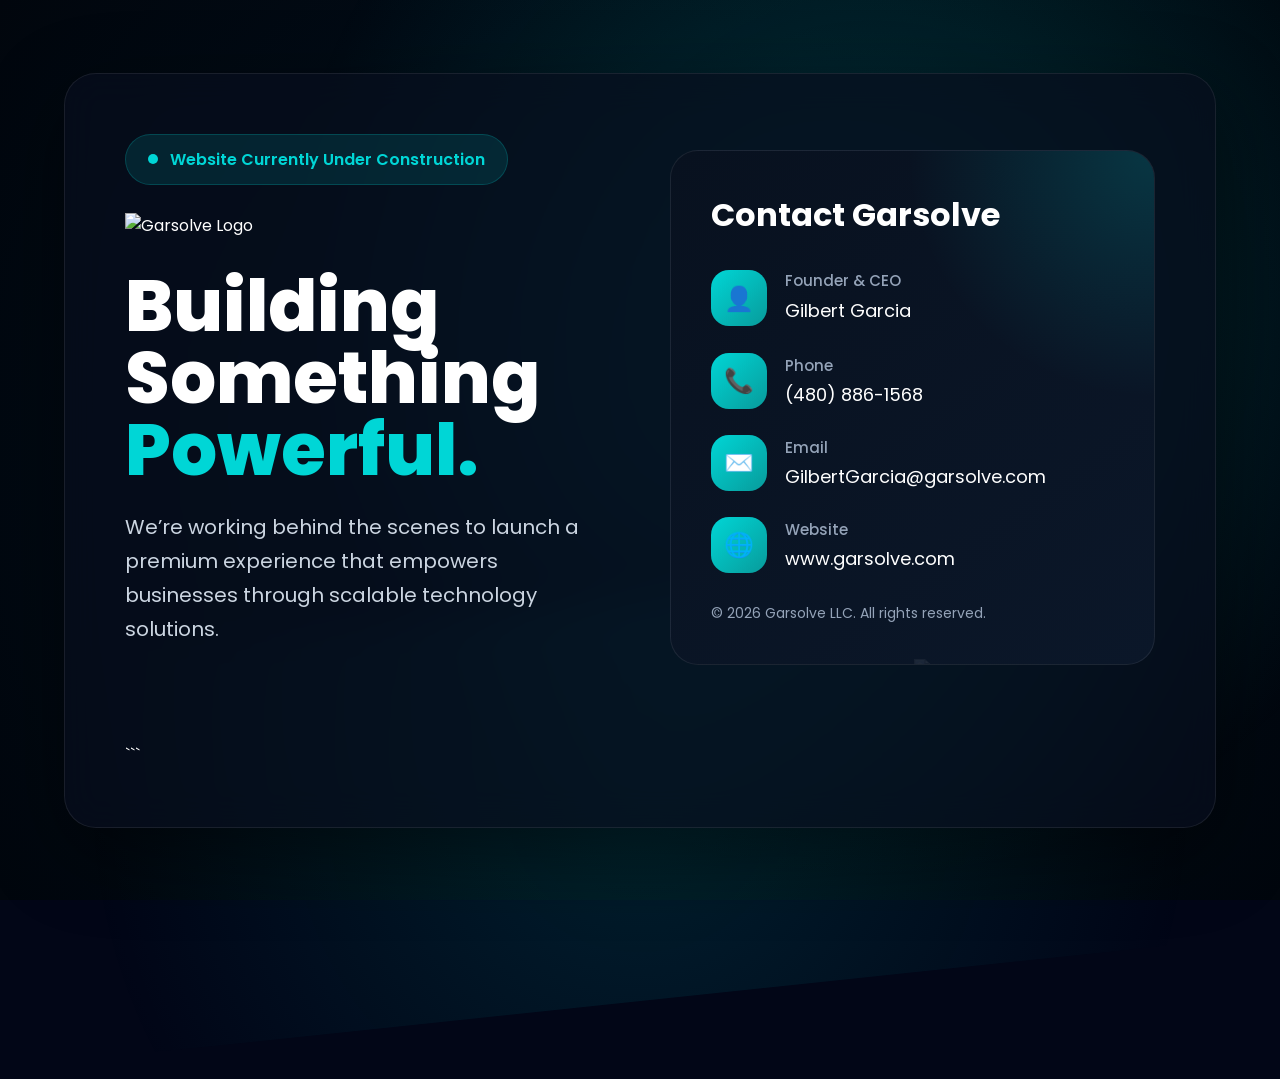
==== index.html @ 832bf52e "Add files via upload" ====
<!DOCTYPE html>

<html lang="en">
<head>
  <meta charset="UTF-8" />
  <meta name="viewport" content="width=device-width, initial-scale=1.0" />
  <title>Garsolve | Under Construction</title>

  <link rel="preconnect" href="https://fonts.googleapis.com">
  <link rel="preconnect" href="https://fonts.gstatic.com" crossorigin>
  <link href="https://fonts.googleapis.com/css2?family=Poppins:wght@300;400;500;600;700;800&display=swap" rel="stylesheet">

  <style>
    /* ==========================
   Animated Background
========================== */

#waveCanvas{
    position:fixed;
    inset:0;
    width:100%;
    height:100%;
    z-index:-10;
    background:
        radial-gradient(
            circle at center,
            #02111f 0%,
            #01060d 100%
        );
}

.logo-watermark{
    position:fixed;
    top:50%;
    left:50%;
    transform:translate(-50%,-50%);
    width:min(45vw,700px);
    opacity:.045;
    z-index:-9;
    pointer-events:none;
    filter:drop-shadow(
        0 0 30px rgba(0,214,214,.15)
    );
}

/* Make content float above animation */

header,
section,
footer,
.hero,
.navbar{
    position:relative;
    z-index:2;
}

    *{
      margin:0;
      padding:0;
      box-sizing:border-box;
    }

    body{
      font-family:'Poppins',sans-serif;
      background:#020617;
      color:white;
      overflow:hidden;
      min-height:100vh;
      display:flex;
      align-items:center;
      justify-content:center;
      position:relative;
    }

    .background-glow{
      position:absolute;
      width:1200px;
      height:1200px;
      background:radial-gradient(circle, rgba(0,214,214,0.18) 0%, transparent 70%);
      top:-35%;
      right:-15%;
      z-index:0;
    }

    .wave{
      position:absolute;
      bottom:-100px;
      width:120%;
      height:400px;
      background:
        radial-gradient(circle at center,
        rgba(0,214,214,0.12),
        transparent 70%);
      transform:rotate(-6deg);
      z-index:0;
    }

    .container{
      position:relative;
      z-index:2;
      width:90%;
      max-width:1200px;
      padding:60px;
      border-radius:32px;
      background:rgba(8,15,30,0.72);
      border:1px solid rgba(255,255,255,0.08);
      backdrop-filter:blur(18px);
      box-shadow:0 25px 80px rgba(0,0,0,0.45);
      display:grid;
      grid-template-columns:1fr 1fr;
      gap:60px;
      align-items:center;
    }

    .logo{
      width:auto;
      margin-bottom:32px;
    }

    h1{
      font-size:72px;
      line-height:1;
      margin-bottom:24px;
      font-weight:800;
    }

    .highlight{
      color:#00D6D6;
    }

    p{
      font-size:20px;
      line-height:1.7;
      color:#cbd5e1;
      margin-bottom:36px;
      max-width:620px;
    }

    .status{
      display:inline-flex;
      align-items:center;
      gap:12px;
      padding:12px 22px;
      border-radius:999px;
      background:rgba(0,214,214,0.12);
      color:#00D6D6;
      font-weight:600;
      margin-bottom:28px;
      border:1px solid rgba(0,214,214,0.2);
    }

    .dot{
      width:10px;
      height:10px;
      border-radius:50%;
      background:#00D6D6;
      animation:pulse 1.5s infinite;
    }

    @keyframes pulse{
      0%{opacity:0.3;transform:scale(1);}
      50%{opacity:1;transform:scale(1.3);}
      100%{opacity:0.3;transform:scale(1);}
    }

    .contact-card{
      background:linear-gradient(145deg,#08111f,#0b1729);
      border-radius:28px;
      padding:40px;
      border:1px solid rgba(255,255,255,0.08);
      position:relative;
      overflow:hidden;
    }

    .contact-card::before{
      content:'';
      position:absolute;
      inset:0;
      background:
      radial-gradient(circle at top right,
      rgba(0,214,214,0.18),
      transparent 35%);
      z-index:0;
    }

    .contact-content{
      position:relative;
      z-index:1;
    }

    .contact-title{
      font-size:32px;
      margin-bottom:30px;
      font-weight:700;
    }

    .contact-item{
      display:flex;
      align-items:center;
      gap:18px;
      margin-bottom:26px;
    }

    .icon{
      width:56px;
      height:56px;
      border-radius:18px;
      background:linear-gradient(135deg,#00D6D6,#089B9B);
      display:flex;
      align-items:center;
      justify-content:center;
      font-size:24px;
      flex-shrink:0;
    }

    .contact-item h3{
      font-size:15px;
      color:#94a3b8;
      margin-bottom:4px;
      font-weight:500;
    }

    .contact-item p,
    .contact-item a{
      font-size:18px;
      color:white;
      text-decoration:none;
      margin:0;
    }

    .footer-note{
      margin-top:30px;
      font-size:14px;
      color:#94a3b8;
    }

    .otter{
      position:absolute;
      right:-40px;
      bottom:-20px;
      width:280px;
      opacity:0.08;
      z-index:0;
    }

    @media(max-width:992px){

      body{
        overflow:auto;
        padding:40px 0;
      }

      .container{
        grid-template-columns:1fr;
        padding:40px;
      }

      h1{
        font-size:52px;
      }

      .otter{
        display:none;
      }

    }

    @media(max-width:600px){

      h1{
        font-size:42px;
      }

      p{
        font-size:18px;
      }

      .container{
        padding:28px;
      }

      .contact-card{
        padding:28px;
      }

    }

  </style>

</head>

<canvas id="waveCanvas"></canvas>

<img
    src="assets/Garsolve Tech Solutions  - White_MatteG.png"
    class="logo-watermark"
    alt="Garsolve"
/>

<body>

  <div class="background-glow"></div>
  <div class="wave"></div>

  <div class="container">
    
<div>

  <div class="status">
    <div class="dot"></div>
    Website Currently Under Construction
  </div>

  <img
    src="assets/Garsolve Tech Solutions  - White_MatteG.png"
    alt="Garsolve Logo"
    class="logo"
  />

  <h1>
    Building Something
    <span class="highlight">Powerful.</span>
  </h1>



  <p>
    We’re working behind the scenes to launch a premium experience that empowers businesses through scalable technology solutions.
  </p>

</div>

<div class="contact-card">

  <img
    src="assets/otter-mascot.png"
    class="otter"
    alt="Otter Mascot"
  />

  <div class="contact-content">

    <div class="contact-title">
      Contact Garsolve
    </div>

    <div class="contact-item">
      <div class="icon">👤</div>

      <div>
        <h3>Founder & CEO</h3>
        <p>Gilbert Garcia</p>
      </div>
    </div>

    <div class="contact-item">
      <div class="icon">📞</div>

      <div>
        <h3>Phone</h3>
        <a href="tel:14808861568">
          (480) 886-1568
        </a>
      </div>
    </div>

    <div class="contact-item">
      <div class="icon">✉️</div>

      <div>
        <h3>Email</h3>
        <a href="mailto:GilbertGarcia@garsolve.com">
          GilbertGarcia@garsolve.com
        </a>
      </div>
    </div>

    <div class="contact-item">
      <div class="icon">🌐</div>

      <div>
        <h3>Website</h3>
        <a href="https://www.garsolve.com">
          www.garsolve.com
        </a>
      </div>
    </div>

    <div class="footer-note">
      © 2026 Garsolve LLC. All rights reserved.
    </div>

  </div>

</div>
```

  </div>

</body>
</html>
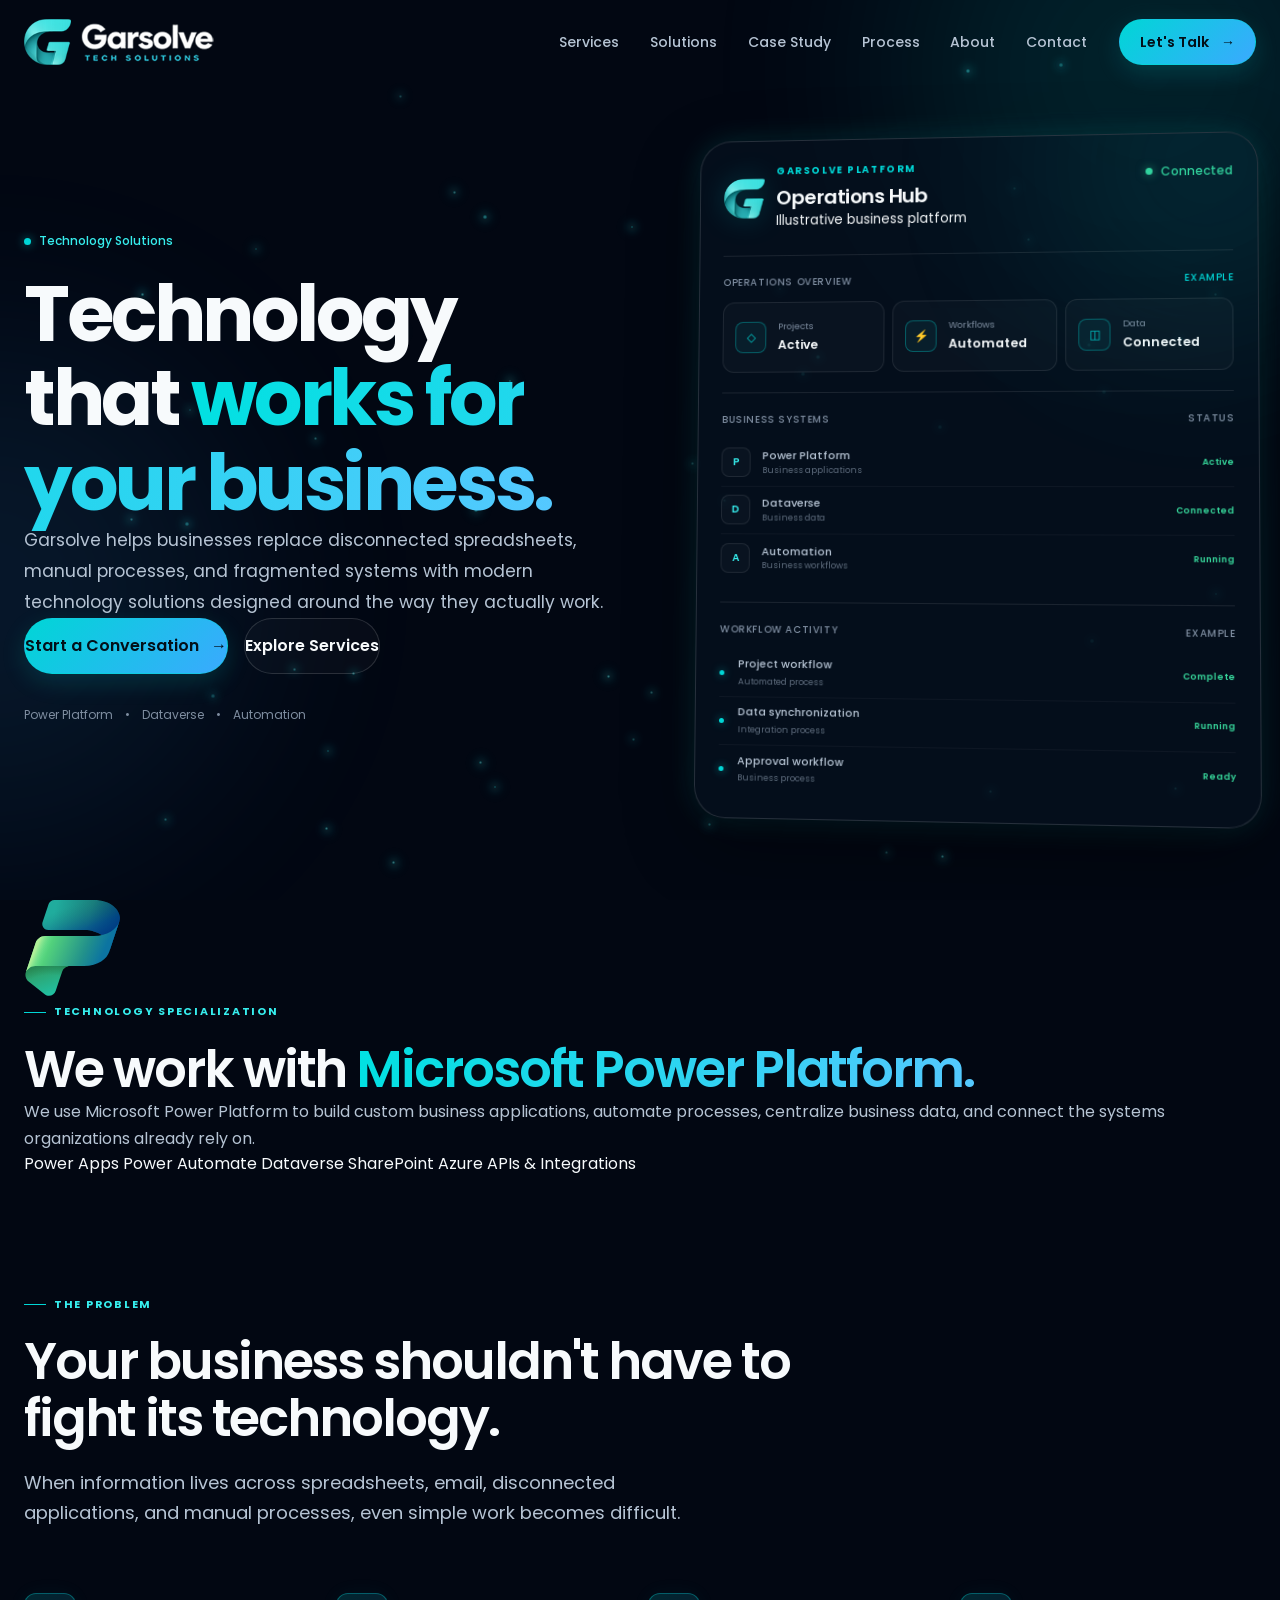
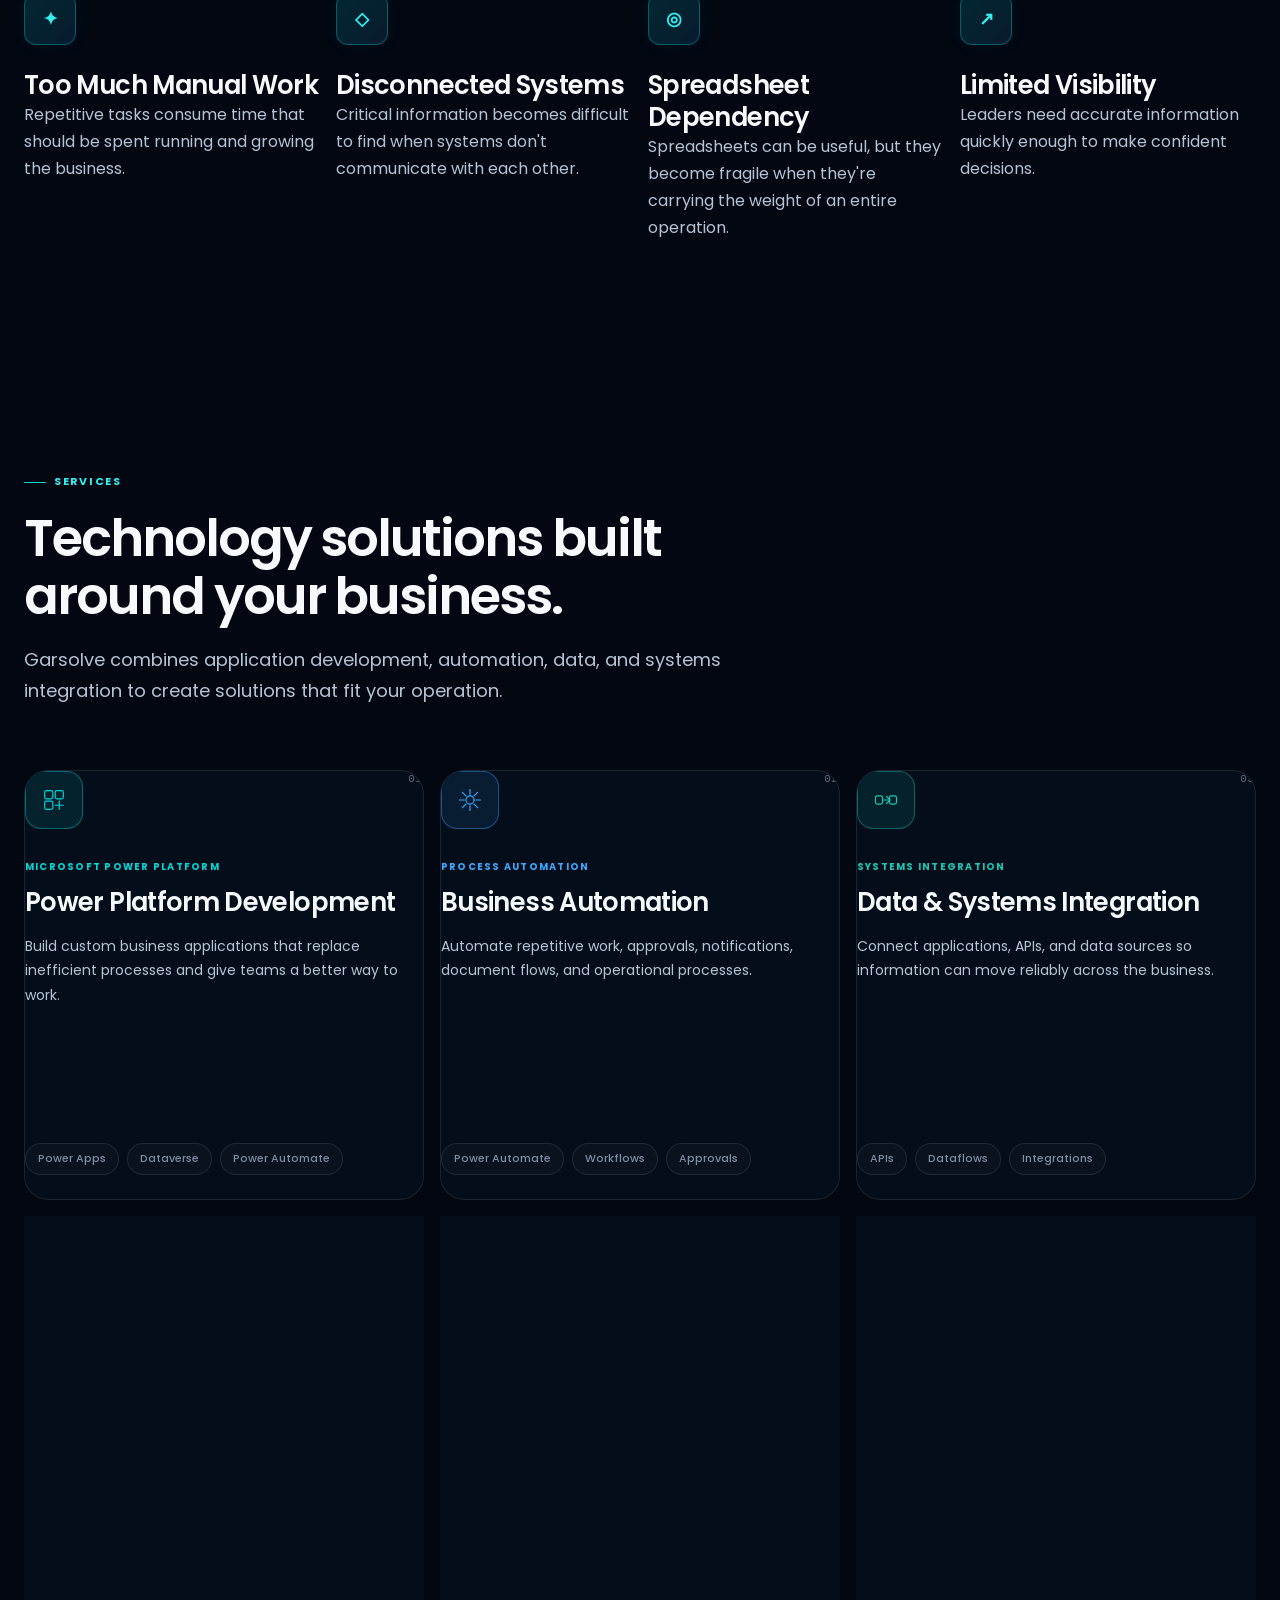
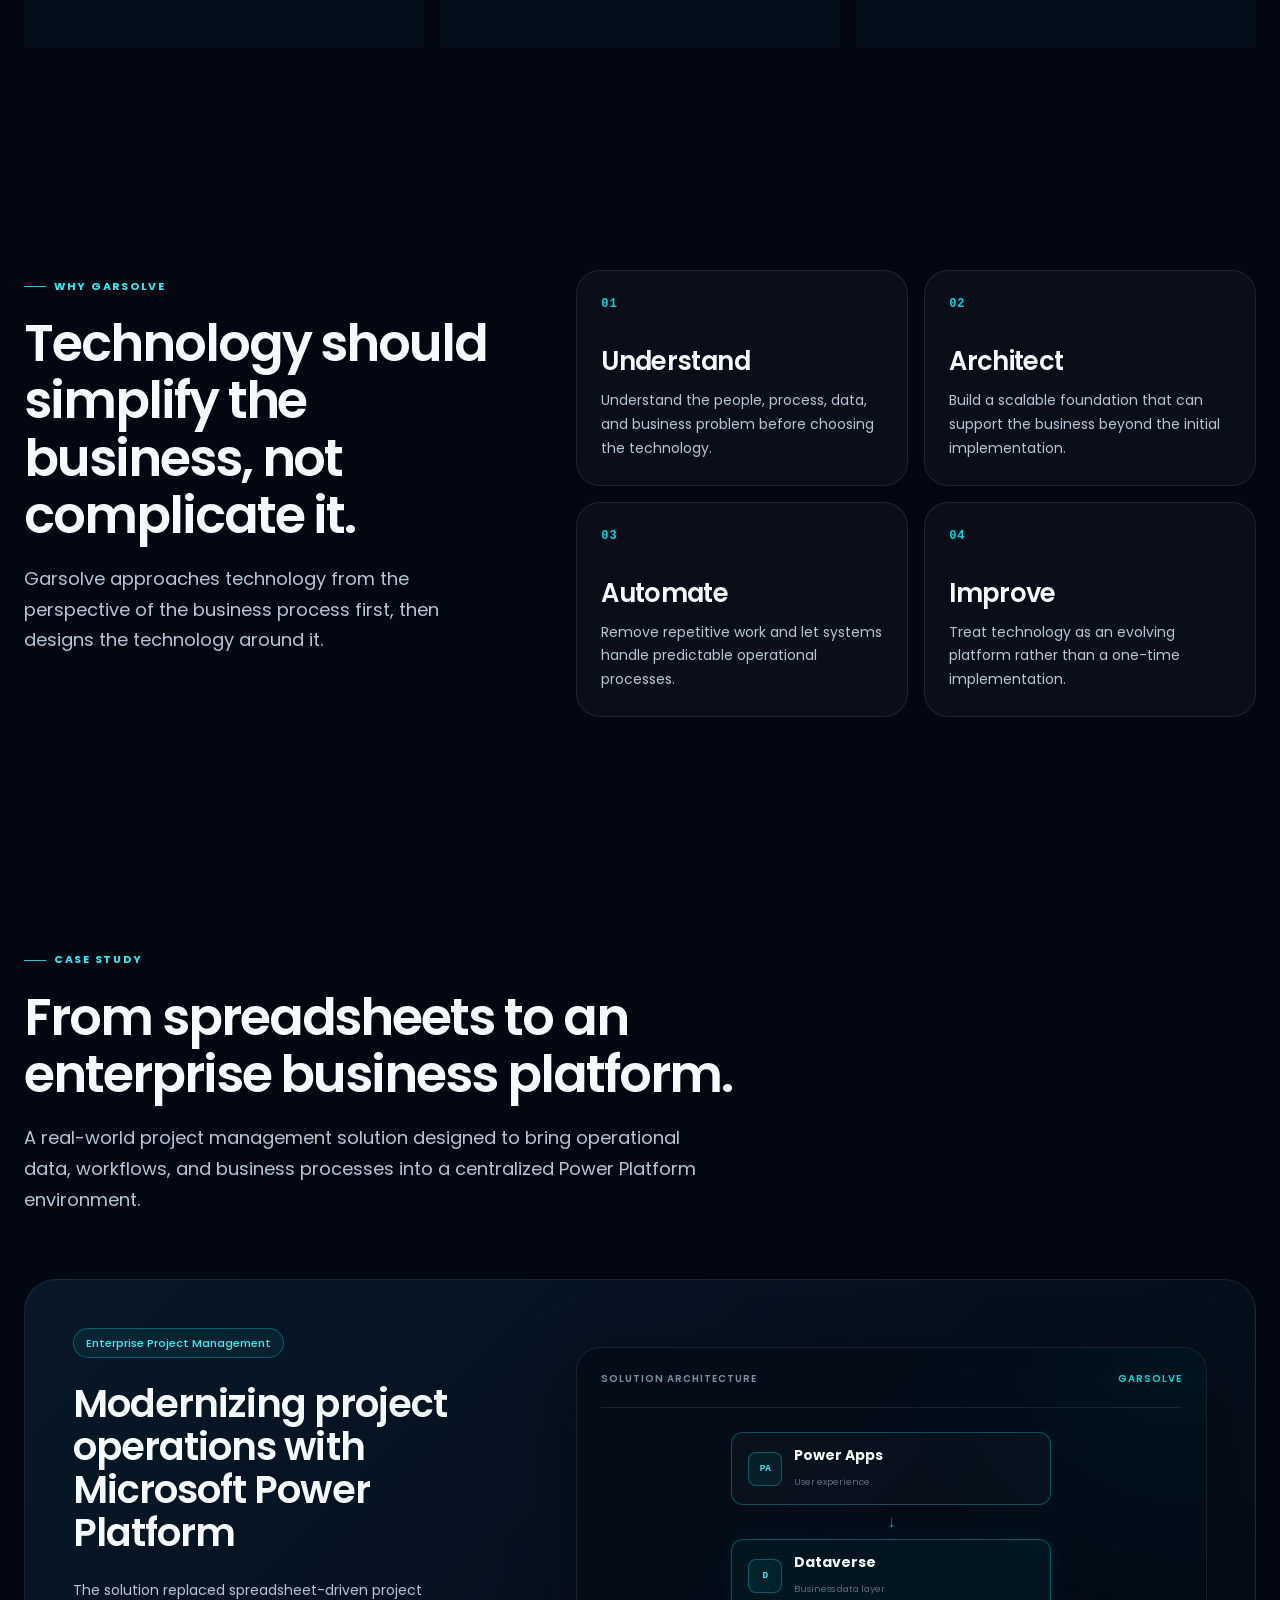
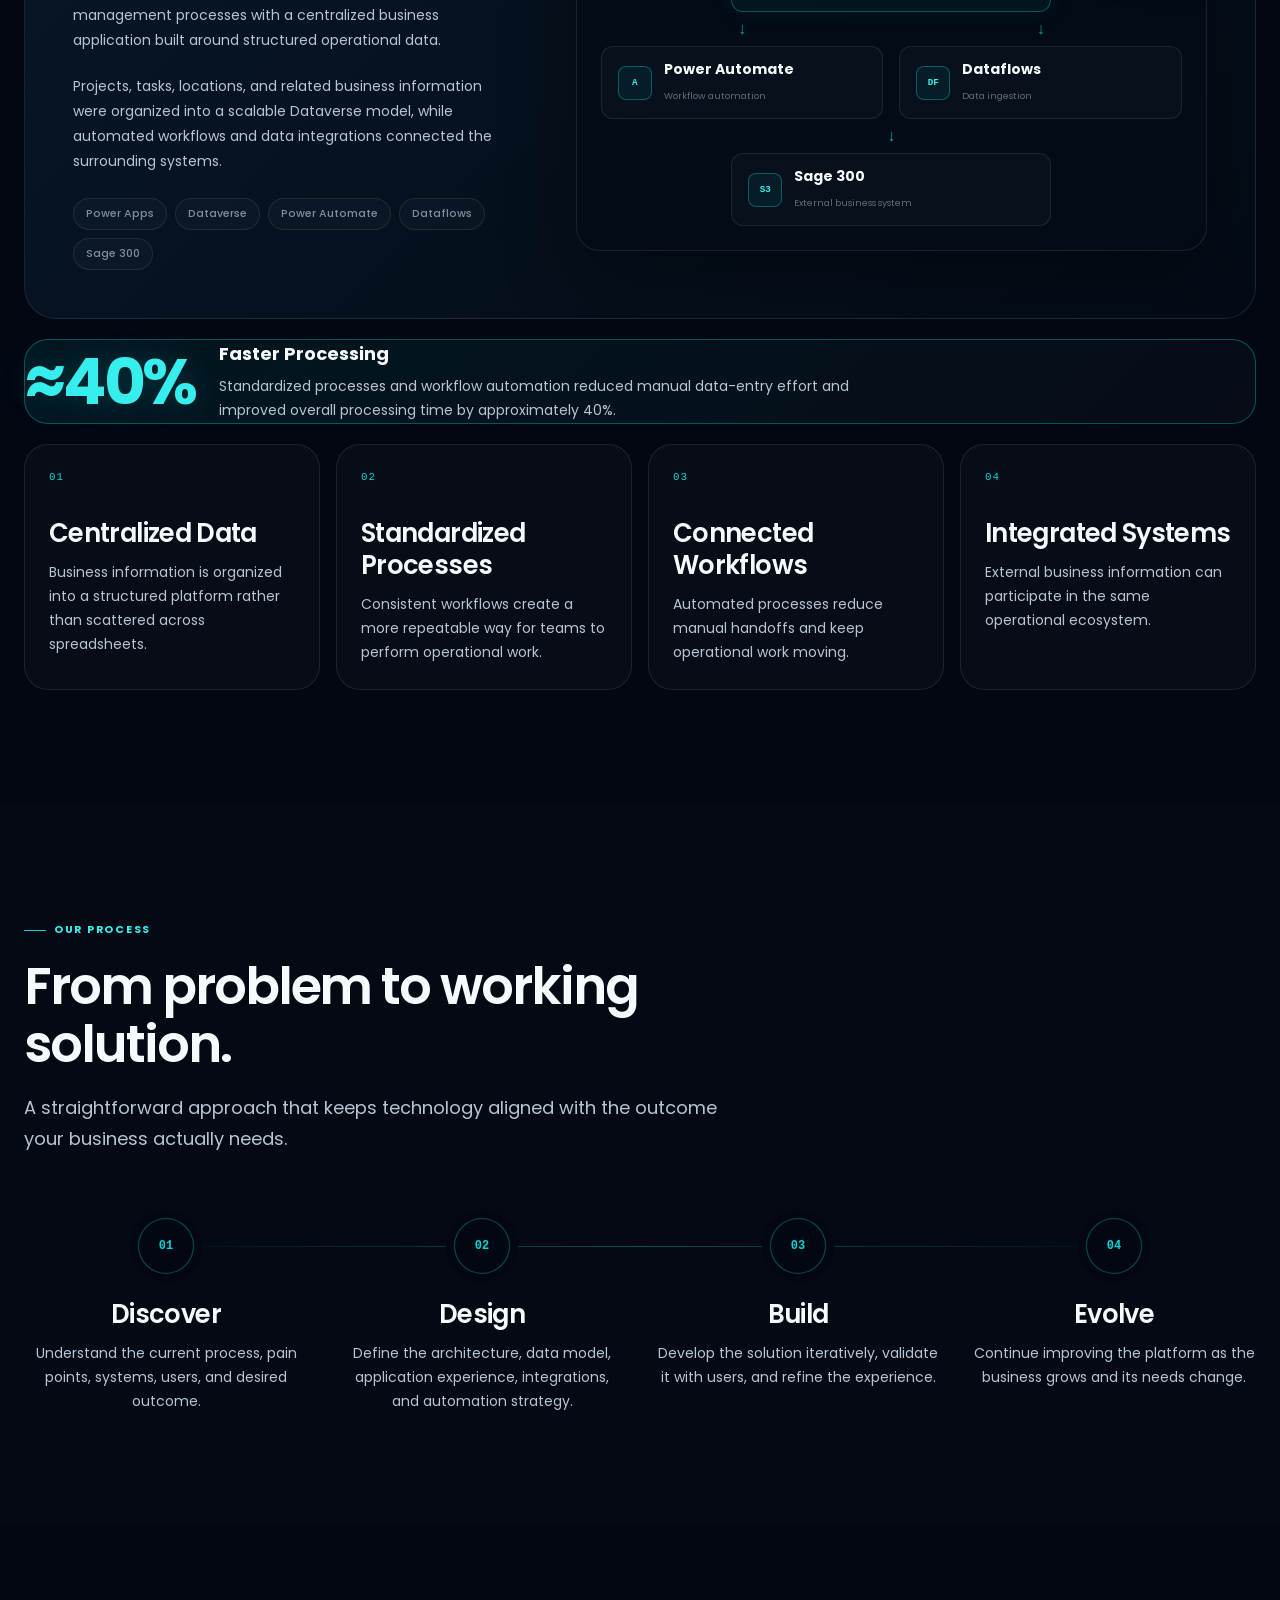
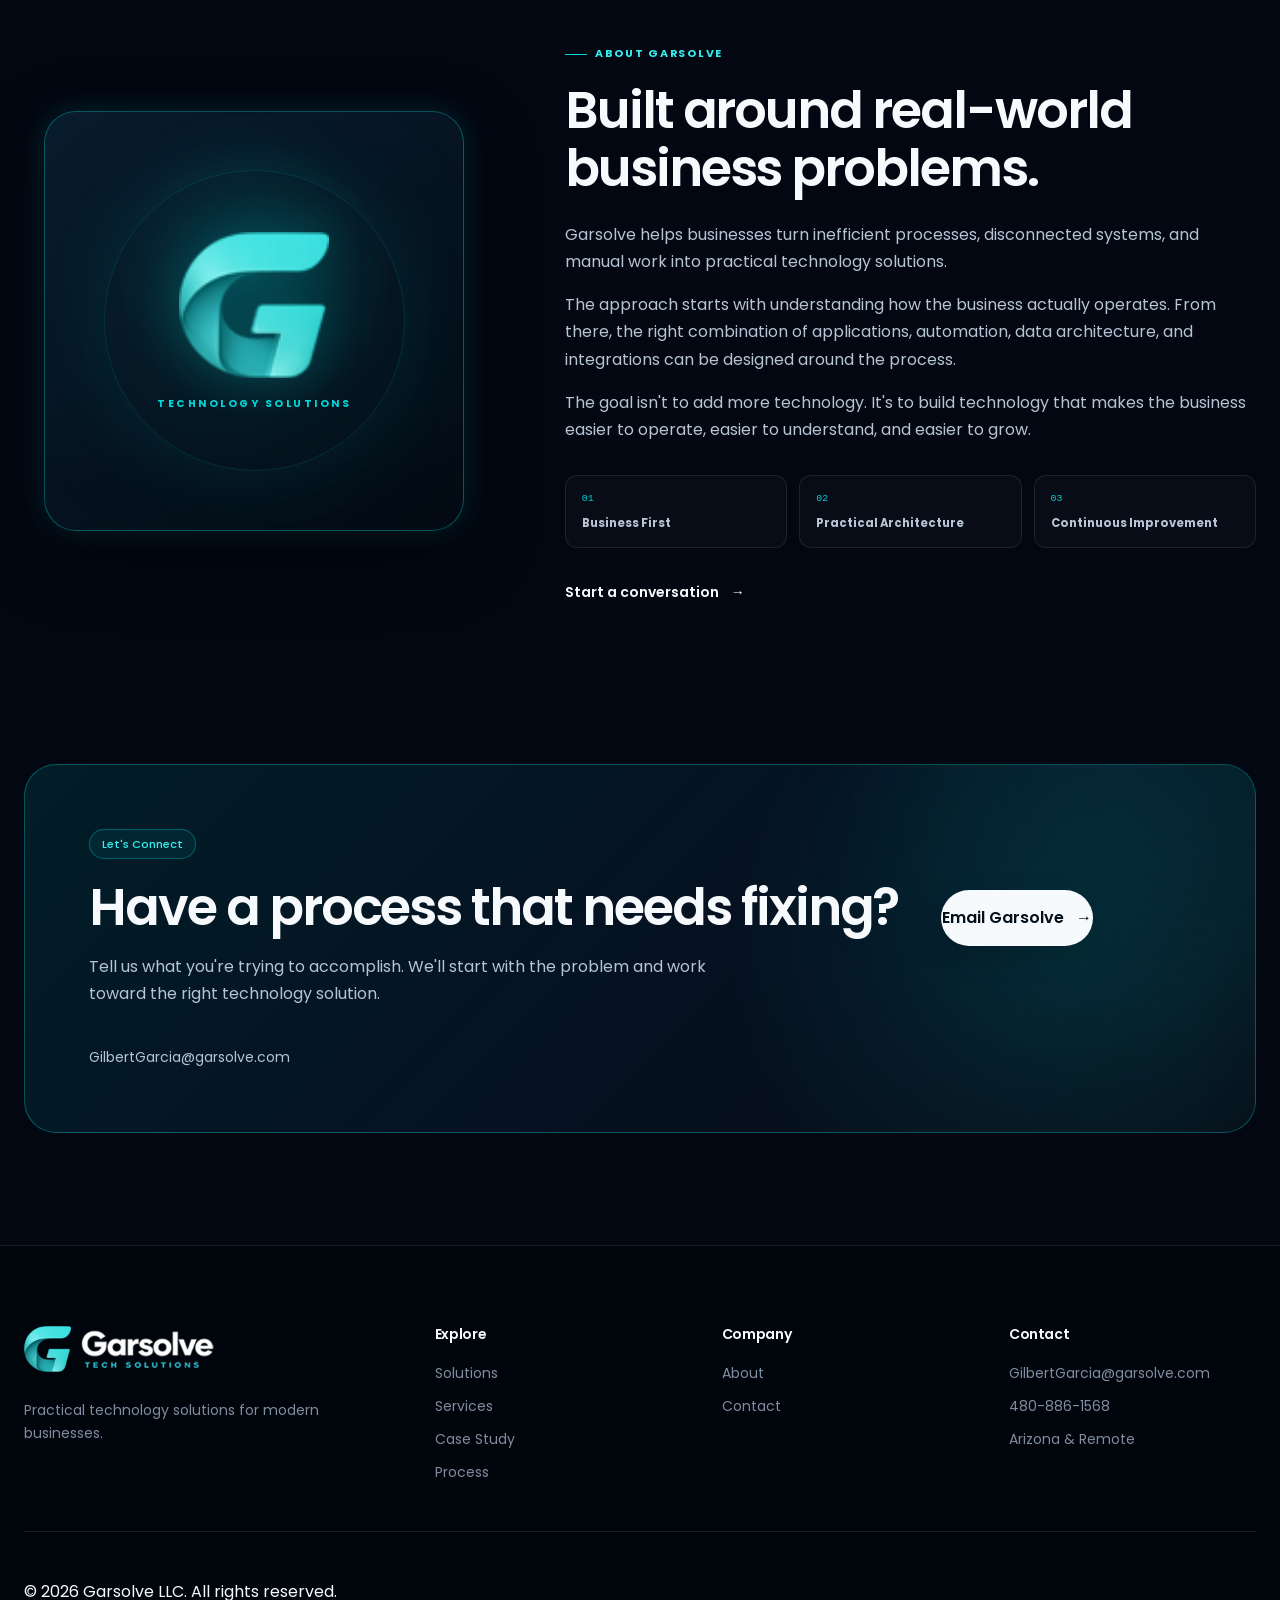
==== commit e8ca0500: "Publish Garsolve Site" ====
--- a/index.html
+++ b/index.html
@@ -1,401 +1,3085 @@
-<!DOCTYPE html>
-
-<html lang="en">
-<head>
-  <meta charset="UTF-8" />
-  <meta name="viewport" content="width=device-width, initial-scale=1.0" />
-  <title>Garsolve | Under Construction</title>
-
-  <link rel="preconnect" href="https://fonts.googleapis.com">
-  <link rel="preconnect" href="https://fonts.gstatic.com" crossorigin>
-  <link href="https://fonts.googleapis.com/css2?family=Poppins:wght@300;400;500;600;700;800&display=swap" rel="stylesheet">
-
-  <style>
-    /* ==========================
-   Animated Background
-========================== */
-
-#waveCanvas{
-    position:fixed;
-    inset:0;
-    width:100%;
-    height:100%;
-    z-index:-10;
-    background:
-        radial-gradient(
-            circle at center,
-            #02111f 0%,
-            #01060d 100%
-        );
-}
-
-.logo-watermark{
-    position:fixed;
-    top:50%;
-    left:50%;
-    transform:translate(-50%,-50%);
-    width:min(45vw,700px);
-    opacity:.045;
-    z-index:-9;
-    pointer-events:none;
-    filter:drop-shadow(
-        0 0 30px rgba(0,214,214,.15)
-    );
-}
-
-/* Make content float above animation */
-
-header,
-section,
-footer,
-.hero,
-.navbar{
-    position:relative;
-    z-index:2;
-}
-
-    *{
-      margin:0;
-      padding:0;
-      box-sizing:border-box;
-    }
-
-    body{
-      font-family:'Poppins',sans-serif;
-      background:#020617;
-      color:white;
-      overflow:hidden;
-      min-height:100vh;
-      display:flex;
-      align-items:center;
-      justify-content:center;
-      position:relative;
-    }
-
-    .background-glow{
-      position:absolute;
-      width:1200px;
-      height:1200px;
-      background:radial-gradient(circle, rgba(0,214,214,0.18) 0%, transparent 70%);
-      top:-35%;
-      right:-15%;
-      z-index:0;
-    }
-
-    .wave{
-      position:absolute;
-      bottom:-100px;
-      width:120%;
-      height:400px;
-      background:
-        radial-gradient(circle at center,
-        rgba(0,214,214,0.12),
-        transparent 70%);
-      transform:rotate(-6deg);
-      z-index:0;
-    }
-
-    .container{
-      position:relative;
-      z-index:2;
-      width:90%;
-      max-width:1200px;
-      padding:60px;
-      border-radius:32px;
-      background:rgba(8,15,30,0.72);
-      border:1px solid rgba(255,255,255,0.08);
-      backdrop-filter:blur(18px);
-      box-shadow:0 25px 80px rgba(0,0,0,0.45);
-      display:grid;
-      grid-template-columns:1fr 1fr;
-      gap:60px;
-      align-items:center;
-    }
-
-    .logo{
-      width:auto;
-      margin-bottom:32px;
-    }
-
-    h1{
-      font-size:72px;
-      line-height:1;
-      margin-bottom:24px;
-      font-weight:800;
-    }
-
-    .highlight{
-      color:#00D6D6;
-    }
-
-    p{
-      font-size:20px;
-      line-height:1.7;
-      color:#cbd5e1;
-      margin-bottom:36px;
-      max-width:620px;
-    }
-
-    .status{
-      display:inline-flex;
-      align-items:center;
-      gap:12px;
-      padding:12px 22px;
-      border-radius:999px;
-      background:rgba(0,214,214,0.12);
-      color:#00D6D6;
-      font-weight:600;
-      margin-bottom:28px;
-      border:1px solid rgba(0,214,214,0.2);
-    }
-
-    .dot{
-      width:10px;
-      height:10px;
-      border-radius:50%;
-      background:#00D6D6;
-      animation:pulse 1.5s infinite;
-    }
-
-    @keyframes pulse{
-      0%{opacity:0.3;transform:scale(1);}
-      50%{opacity:1;transform:scale(1.3);}
-      100%{opacity:0.3;transform:scale(1);}
-    }
-
-    .contact-card{
-      background:linear-gradient(145deg,#08111f,#0b1729);
-      border-radius:28px;
-      padding:40px;
-      border:1px solid rgba(255,255,255,0.08);
-      position:relative;
-      overflow:hidden;
-    }
-
-    .contact-card::before{
-      content:'';
-      position:absolute;
-      inset:0;
-      background:
-      radial-gradient(circle at top right,
-      rgba(0,214,214,0.18),
-      transparent 35%);
-      z-index:0;
-    }
-
-    .contact-content{
-      position:relative;
-      z-index:1;
-    }
-
-    .contact-title{
-      font-size:32px;
-      margin-bottom:30px;
-      font-weight:700;
-    }
-
-    .contact-item{
-      display:flex;
-      align-items:center;
-      gap:18px;
-      margin-bottom:26px;
-    }
-
-    .icon{
-      width:56px;
-      height:56px;
-      border-radius:18px;
-      background:linear-gradient(135deg,#00D6D6,#089B9B);
-      display:flex;
-      align-items:center;
-      justify-content:center;
-      font-size:24px;
-      flex-shrink:0;
-    }
-
-    .contact-item h3{
-      font-size:15px;
-      color:#94a3b8;
-      margin-bottom:4px;
-      font-weight:500;
-    }
-
-    .contact-item p,
-    .contact-item a{
-      font-size:18px;
-      color:white;
-      text-decoration:none;
-      margin:0;
-    }
-
-    .footer-note{
-      margin-top:30px;
-      font-size:14px;
-      color:#94a3b8;
-    }
-
-    .otter{
-      position:absolute;
-      right:-40px;
-      bottom:-20px;
-      width:280px;
-      opacity:0.08;
-      z-index:0;
-    }
-
-    @media(max-width:992px){
-
-      body{
-        overflow:auto;
-        padding:40px 0;
-      }
-
-      .container{
-        grid-template-columns:1fr;
-        padding:40px;
-      }
-
-      h1{
-        font-size:52px;
-      }
-
-      .otter{
-        display:none;
-      }
-
-    }
-
-    @media(max-width:600px){
-
-      h1{
-        font-size:42px;
-      }
-
-      p{
-        font-size:18px;
-      }
-
-      .container{
-        padding:28px;
-      }
-
-      .contact-card{
-        padding:28px;
-      }
-
-    }
-
-  </style>
-
-</head>
-
-<canvas id="waveCanvas"></canvas>
-
-<img
-    src="assets/Garsolve Tech Solutions  - White_MatteG.png"
-    class="logo-watermark"
-    alt="Garsolve"
-/>
-
-<body>
-
-  <div class="background-glow"></div>
-  <div class="wave"></div>
-
-  <div class="container">
-    
-<div>
-
-  <div class="status">
-    <div class="dot"></div>
-    Website Currently Under Construction
-  </div>
-
-  <img
-    src="assets/Garsolve Tech Solutions  - White_MatteG.png"
-    alt="Garsolve Logo"
-    class="logo"
-  />
-
-  <h1>
-    Building Something
-    <span class="highlight">Powerful.</span>
-  </h1>
-
-
-
-  <p>
-    We’re working behind the scenes to launch a premium experience that empowers businesses through scalable technology solutions.
-  </p>
-
-</div>
-
-<div class="contact-card">
-
-  <img
-    src="assets/otter-mascot.png"
-    class="otter"
-    alt="Otter Mascot"
-  />
-
-  <div class="contact-content">
-
-    <div class="contact-title">
-      Contact Garsolve
-    </div>
-
-    <div class="contact-item">
-      <div class="icon">👤</div>
-
-      <div>
-        <h3>Founder & CEO</h3>
-        <p>Gilbert Garcia</p>
-      </div>
-    </div>
-
-    <div class="contact-item">
-      <div class="icon">📞</div>
-
-      <div>
-        <h3>Phone</h3>
-        <a href="tel:14808861568">
-          (480) 886-1568
-        </a>
-      </div>
-    </div>
-
-    <div class="contact-item">
-      <div class="icon">✉️</div>
-
-      <div>
-        <h3>Email</h3>
-        <a href="mailto:GilbertGarcia@garsolve.com">
-          GilbertGarcia@garsolve.com
-        </a>
-      </div>
-    </div>
-
-    <div class="contact-item">
-      <div class="icon">🌐</div>
-
-      <div>
-        <h3>Website</h3>
-        <a href="https://www.garsolve.com">
-          www.garsolve.com
-        </a>
-      </div>
-    </div>
-
-    <div class="footer-note">
-      © 2026 Garsolve LLC. All rights reserved.
-    </div>
-
-  </div>
-
-</div>
-```
-
-  </div>
-
-</body>
-</html>
+<!DOCTYPE html>
+<html lang="en">
+
+<head>
+
+    <!-- =====================================================
+         DOCUMENT
+    ====================================================== -->
+
+    <meta charset="UTF-8">
+
+    <meta
+        name="viewport"
+        content="width=device-width, initial-scale=1.0"
+    >
+
+    <meta
+        name="description"
+        content="Garsolve provides technology solutions, Power Platform development, business automation, data integration, and custom business applications."
+    >
+
+    <meta
+        name="theme-color"
+        content="#050e19"
+    >
+
+    <meta
+        name="robots"
+        content="index, follow"
+    >
+
+    <link
+        rel="canonical"
+        href="https://garsolve.com/"
+    >
+
+    <script type="application/ld+json">
+    {
+        "@context": "https://schema.org",
+        "@type": "ProfessionalService",
+        "name": "Garsolve LLC",
+        "url": "https://garsolve.com/",
+        "email": "GilbertGarcia@garsolve.com",
+        "telephone": "+1-480-886-1568",
+        "areaServed": "Arizona"
+    }
+    </script>
+
+    <meta
+        property="og:title"
+        content="Garsolve | Technology Solutions"
+    >
+
+    <meta
+        property="og:description"
+        content="Business applications, automation, systems integration, and technology consulting built around the way your business works."
+    >
+
+    <meta
+        property="og:type"
+        content="website"
+    >
+
+    <meta
+        property="og:url"
+        content="https://garsolve.com/"
+    >
+
+    <meta
+        property="og:image"
+        content="https://garsolve.com/assets/images/garsolve-social.png"
+    >
+
+    <meta
+        name="twitter:card"
+        content="summary"
+    >
+
+    <meta
+        name="twitter:title"
+        content="Garsolve | Technology Solutions"
+    >
+
+    <meta
+        name="twitter:description"
+        content="Business applications, automation, systems integration, and technology consulting."
+    >
+
+    <meta
+        name="author"
+        content="Garsolve LLC"
+    >
+
+    <meta
+        name="robots"
+        content="index, follow"
+    >
+
+    <title>
+        Garsolve | Technology Solutions
+    </title>
+
+
+    <!-- =====================================================
+         FAVICON
+    ====================================================== -->
+
+    <link
+        rel="icon"
+        type="image/svg+xml"
+        href="assets/logo/garsolve-mark.svg"
+    >
+
+
+    <!-- =====================================================
+         FONT
+    ====================================================== -->
+
+    <link
+        rel="preconnect"
+        href="https://fonts.googleapis.com"
+    >
+
+    <link
+        rel="preconnect"
+        href="https://fonts.gstatic.com"
+        crossorigin
+    >
+
+    <link
+        href="https://fonts.googleapis.com/css2?family=Poppins:wght@300;400;500;600;700;800&display=swap"
+        rel="stylesheet"
+    >
+
+
+    <!-- =====================================================
+         CSS
+    ====================================================== -->
+
+    <link
+        rel="stylesheet"
+        href="css/variables.css"
+    >
+
+    <link
+        rel="stylesheet"
+        href="css/reset.css"
+    >
+
+    <link
+        rel="stylesheet"
+        href="css/typography.css"
+    >
+
+    <link
+        rel="stylesheet"
+        href="css/layout.css"
+    >
+
+    <link
+        rel="stylesheet"
+        href="css/components.css"
+    >
+
+    <link
+        rel="stylesheet"
+        href="css/animations.css"
+    >
+
+    <link
+        rel="stylesheet"
+        href="css/responsive.css"
+    >
+
+</head>
+
+
+<body>
+
+
+    <!-- =====================================================
+         BACKGROUND
+    ====================================================== -->
+
+    <div
+        class="site-background"
+        aria-hidden="true"
+    >
+
+        <div
+            id="particleField"
+            class="particle-field"
+            aria-hidden="true"
+        ></div>
+
+
+        <div
+            class="background-orb background-orb--one"
+        ></div>
+
+
+        <div
+            class="background-orb background-orb--two"
+        ></div>
+
+    </div>
+
+
+
+    <!-- =====================================================
+         HEADER
+    ====================================================== -->
+
+    <header
+        class="site-header"
+        id="siteHeader"
+    >
+
+        <div class="container">
+
+            <nav
+                class="navigation"
+                aria-label="Primary navigation"
+            >
+
+
+                <!-- BRAND -->
+
+                <a
+                    href="#top"
+                    class="brand"
+                    aria-label="Garsolve home"
+                >
+
+                    <img
+                        src="assets/logo/garsolve-light.svg"
+                        alt="Garsolve Technology Solutions"
+                        class="brand__logo brand__logo--desktop"
+                    >
+
+                    <img
+                        src="assets/logo/garsolve-mark.svg"
+                        alt=""
+                        aria-hidden="true"
+                        class="brand__logo brand__logo--mobile"
+                    >
+
+                </a>
+
+
+
+                <!-- NAVIGATION -->
+
+                <div
+                    class="navigation__links"
+                    id="primaryNavigation"
+                >
+
+                    <a
+                        href="#services"
+                        class="navigation__link"
+                    >
+                        Services
+                    </a>
+
+                    <a
+                        href="#solutions"
+                        class="navigation__link"
+                    >
+                        Solutions
+                    </a>
+
+                    <a
+                        href="#case-study"
+                        class="navigation__link"
+                    >
+                        Case Study
+                    </a>
+
+                    <a
+                        href="#process"
+                        class="navigation__link"
+                    >
+                        Process
+                    </a>
+
+                    <a
+                        href="#about"
+                        class="navigation__link"
+                    >
+                        About
+                    </a>
+
+                    <a
+                        href="#contact"
+                        class="navigation__link"
+                    >
+                        Contact
+                    </a>
+
+                </div>
+
+
+
+                <!-- DESKTOP CTA -->
+
+                <a
+                    href="#contact"
+                    class="button button--primary navigation__cta"
+                >
+
+                    Let's Talk
+
+                    <span
+                        class="button__arrow"
+                        aria-hidden="true"
+                    >
+                        →
+                    </span>
+
+                </a>
+
+
+
+                <!-- MOBILE MENU -->
+
+                <button
+                    type="button"
+                    class="navigation__toggle"
+                    id="navigationToggle"
+                    aria-label="Open navigation menu"
+                    aria-expanded="false"
+                    aria-controls="primaryNavigation"
+                >
+
+                    <span></span>
+                    <span></span>
+                    <span></span>
+
+                </button>
+
+            </nav>
+
+        </div>
+
+    </header>
+
+
+
+    <!-- =====================================================
+         MAIN
+    ====================================================== -->
+
+    <main id="top">
+
+
+        <!-- =================================================
+             HERO
+        ================================================== -->
+
+        <section
+            class="hero section"
+            id="hero"
+        >
+
+            <div class="container">
+
+                <div class="hero__grid">
+
+
+                    <!-- HERO CONTENT -->
+
+                    <div class="hero__content">
+
+                        <div class="hero__eyebrow">
+
+                            <span
+                                class="status status--primary"
+                            >
+
+                                <span
+                                    class="status__dot"
+                                ></span>
+
+                                Technology Solutions
+
+                            </span>
+
+                        </div>
+
+
+                        <h1 class="hero__title">
+
+                            Technology that
+
+                            <span class="text-gradient">
+                                works for your business.
+                            </span>
+
+                        </h1>
+
+
+                        <p class="hero__description">
+
+                            Garsolve helps businesses replace
+                            disconnected spreadsheets, manual
+                            processes, and fragmented systems
+                            with modern technology solutions
+                            designed around the way they actually
+                            work.
+
+                        </p>
+
+
+                        <div class="hero__actions">
+
+                            <a
+                                href="#contact"
+                                class="button button--primary button--large"
+                            >
+
+                                Start a Conversation
+
+                                <span
+                                    class="button__arrow"
+                                    aria-hidden="true"
+                                >
+                                    →
+                                </span>
+
+                            </a>
+
+
+                            <a
+                                href="#services"
+                                class="button button--ghost button--large"
+                            >
+
+                                Explore Services
+
+                            </a>
+
+                        </div>
+
+
+                        <div class="hero__trust">
+
+                            <span>
+                                Power Platform
+                            </span>
+
+                            <span aria-hidden="true">
+                                •
+                            </span>
+
+                            <span>
+                                Dataverse
+                            </span>
+
+                            <span aria-hidden="true">
+                                •
+                            </span>
+
+                            <span>
+                                Automation
+                            </span>
+
+                        </div>
+
+                    </div>
+
+
+
+                    <!-- HERO DASHBOARD -->
+
+                    <div
+                        class="hero__visual"
+                        data-reveal="right"
+                    >
+
+                        <div class="dashboard-card">
+
+
+                            <!-- DASHBOARD HEADER -->
+
+                            <div
+                                class="dashboard-card__header"
+                            >
+
+                                <div
+                                    class="dashboard-card__identity"
+                                >
+
+                                    <img
+                                        src="assets/logo/garsolve-mark.svg"
+                                        alt=""
+                                        aria-hidden="true"
+                                        class="dashboard-card__logo"
+                                    >
+
+                                    <div>
+
+                                        <span
+                                            class="dashboard-card__eyebrow"
+                                        >
+                                            GARSOLVE PLATFORM
+                                        </span>
+
+                                        <h2>
+                                            Operations Hub
+                                        </h2>
+
+                                        <small class="dashboard-card__note">
+                                            Illustrative business platform
+                                        </small>
+
+                                    </div>
+
+                                </div>
+
+
+                                <div
+                                    class="dashboard-status"
+                                >
+
+                                    <span
+                                        class="status status--success"
+                                    >
+
+                                        <span
+                                            class="status__dot"
+                                        ></span>
+
+                                        Connected
+
+                                    </span>
+
+                                </div>
+
+                            </div>
+
+
+
+                            <!-- DASHBOARD OVERVIEW -->
+
+                            <div
+                                class="dashboard-overview"
+                            >
+
+                                <div
+                                    class="dashboard-overview__header"
+                                >
+
+                                    <span>
+                                        Operations Overview
+                                    </span>
+
+                                    <span
+                                        class="dashboard-overview__period"
+                                    >
+                                        Example
+                                    </span>
+
+                                </div>
+
+
+                                <div
+                                    class="dashboard-overview__grid"
+                                >
+
+                                    <div
+                                        class="dashboard-stat"
+                                    >
+
+                                        <div
+                                            class="dashboard-stat__icon"
+                                        >
+                                            ◇
+                                        </div>
+
+                                        <div
+                                            class="dashboard-stat__content"
+                                        >
+
+                                            <span>
+                                                Projects
+                                            </span>
+
+                                            <strong>
+                                                Active
+                                            </strong>
+
+                                        </div>
+
+                                    </div>
+
+
+                                    <div
+                                        class="dashboard-stat"
+                                    >
+
+                                        <div
+                                            class="dashboard-stat__icon"
+                                        >
+                                            ⚡
+                                        </div>
+
+                                        <div
+                                            class="dashboard-stat__content"
+                                        >
+
+                                            <span>
+                                                Workflows
+                                            </span>
+
+                                            <strong>
+                                                Automated
+                                            </strong>
+
+                                        </div>
+
+                                    </div>
+
+
+                                    <div
+                                        class="dashboard-stat"
+                                    >
+
+                                        <div
+                                            class="dashboard-stat__icon"
+                                        >
+                                            ◫
+                                        </div>
+
+                                        <div
+                                            class="dashboard-stat__content"
+                                        >
+
+                                            <span>
+                                                Data
+                                            </span>
+
+                                            <strong>
+                                                Connected
+                                            </strong>
+
+                                        </div>
+
+                                    </div>
+
+                                </div>
+
+                            </div>
+
+
+
+                            <!-- BUSINESS SYSTEMS -->
+
+                            <div
+                                class="dashboard-systems"
+                            >
+
+                                <div
+                                    class="dashboard-section-heading"
+                                >
+
+                                    <span>
+                                        Business Systems
+                                    </span>
+
+                                    <span>
+                                        Status
+                                    </span>
+
+                                </div>
+
+
+                                <div
+                                    class="dashboard-system-row"
+                                >
+
+                                    <div
+                                        class="dashboard-system"
+                                    >
+
+                                        <span
+                                            class="dashboard-system__icon"
+                                        >
+                                            P
+                                        </span>
+
+                                        <div>
+
+                                            <strong>
+                                                Power Platform
+                                            </strong>
+
+                                            <small>
+                                                Business applications
+                                            </small>
+
+                                        </div>
+
+                                    </div>
+
+                                    <span
+                                        class="system-status system-status--active"
+                                    >
+                                        Active
+                                    </span>
+
+                                </div>
+
+
+                                <div
+                                    class="dashboard-system-row"
+                                >
+
+                                    <div
+                                        class="dashboard-system"
+                                    >
+
+                                        <span
+                                            class="dashboard-system__icon"
+                                        >
+                                            D
+                                        </span>
+
+                                        <div>
+
+                                            <strong>
+                                                Dataverse
+                                            </strong>
+
+                                            <small>
+                                                Business data
+                                            </small>
+
+                                        </div>
+
+                                    </div>
+
+                                    <span
+                                        class="system-status system-status--active"
+                                    >
+                                        Connected
+                                    </span>
+
+                                </div>
+
+
+                                <div
+                                    class="dashboard-system-row"
+                                >
+
+                                    <div
+                                        class="dashboard-system"
+                                    >
+
+                                        <span
+                                            class="dashboard-system__icon"
+                                        >
+                                            A
+                                        </span>
+
+                                        <div>
+
+                                            <strong>
+                                                Automation
+                                            </strong>
+
+                                            <small>
+                                                Business workflows
+                                            </small>
+
+                                        </div>
+
+                                    </div>
+
+                                    <span
+                                        class="system-status system-status--active"
+                                    >
+                                        Running
+                                    </span>
+
+                                </div>
+
+                            </div>
+
+
+
+                            <!-- WORKFLOW -->
+
+                            <div
+                                class="dashboard-workflow"
+                            >
+
+                                <div
+                                    class="dashboard-section-heading"
+                                >
+
+                                    <span>
+                                        Workflow Activity
+                                    </span>
+
+                                    <span>
+                                        Example
+                                    </span>
+
+                                </div>
+
+
+                                <div
+                                    class="workflow-item"
+                                >
+
+                                    <div
+                                        class="workflow-item__marker"
+                                    ></div>
+
+                                    <div
+                                        class="workflow-item__content"
+                                    >
+
+                                        <strong>
+                                            Project workflow
+                                        </strong>
+
+                                        <span>
+                                            Automated process
+                                        </span>
+
+                                    </div>
+
+                                    <span
+                                        class="workflow-item__status"
+                                    >
+                                        Complete
+                                    </span>
+
+                                </div>
+
+
+                                <div
+                                    class="workflow-item"
+                                >
+
+                                    <div
+                                        class="workflow-item__marker"
+                                    ></div>
+
+                                    <div
+                                        class="workflow-item__content"
+                                    >
+
+                                        <strong>
+                                            Data synchronization
+                                        </strong>
+
+                                        <span>
+                                            Integration process
+                                        </span>
+
+                                    </div>
+
+                                    <span
+                                        class="workflow-item__status"
+                                    >
+                                        Running
+                                    </span>
+
+                                </div>
+
+
+                                <div
+                                    class="workflow-item"
+                                >
+
+                                    <div
+                                        class="workflow-item__marker"
+                                    ></div>
+
+                                    <div
+                                        class="workflow-item__content"
+                                    >
+
+                                        <strong>
+                                            Approval workflow
+                                        </strong>
+
+                                        <span>
+                                            Business process
+                                        </span>
+
+                                    </div>
+
+                                    <span
+                                        class="workflow-item__status"
+                                    >
+                                        Ready
+                                    </span>
+
+                                </div>
+
+                            </div>
+
+
+                            <div
+                                class="dashboard-card__glow"
+                                aria-hidden="true"
+                            ></div>
+
+                        </div>
+
+                    </div>
+
+                </div>
+
+            </div>
+
+        </section>
+
+
+
+        <!-- =================================================
+             TECHNOLOGY SPECIALIZATION
+        ================================================== -->
+
+        <section
+            class="technology-section"
+            id="technology"
+        >
+
+            <div class="container">
+
+                <div
+                    class="technology-section__content"
+                    data-reveal="scale"
+                >
+
+                    <div
+                        class="technology-section__logo"
+                    >
+
+                        <img
+                            src="assets/icons/power-platform.svg"
+                            alt="Microsoft Power Platform"
+                            loading="lazy"
+                        >
+
+                    </div>
+
+
+                    <div
+                        class="technology-section__copy"
+                    >
+
+                        <span
+                            class="section-heading__eyebrow"
+                        >
+                            TECHNOLOGY SPECIALIZATION
+                        </span>
+
+
+                        <h2>
+
+                            We work with
+
+                            <span class="text-gradient">
+                                Microsoft Power Platform.
+                            </span>
+
+                        </h2>
+
+
+                        <p>
+
+                            We use Microsoft Power Platform to build
+                            custom business applications, automate
+                            processes, centralize business data, and
+                            connect the systems organizations already
+                            rely on.
+
+                        </p>
+
+
+                        <div
+                            class="technology-section__stack"
+                            aria-label="Related technologies"
+                        >
+
+                            <span>
+                                Power Apps
+                            </span>
+
+                            <span>
+                                Power Automate
+                            </span>
+
+                            <span>
+                                Dataverse
+                            </span>
+
+                            <span>
+                                SharePoint
+                            </span>
+
+                            <span>
+                                Azure
+                            </span>
+
+                            <span>
+                                APIs & Integrations
+                            </span>
+
+                        </div>
+
+                    </div>
+
+                </div>
+
+            </div>
+
+        </section>
+
+
+
+        <!-- =================================================
+             PROBLEMS WE SOLVE
+        ================================================== -->
+
+        <section
+            class="section challenges"
+            id="solutions"
+        >
+
+            <div class="container">
+
+
+                <div
+                    class="section-heading"
+                    data-reveal
+                >
+
+                    <span
+                        class="section-heading__eyebrow"
+                    >
+                        THE PROBLEM
+                    </span>
+
+
+                    <h2>
+
+                        Your business shouldn't
+                        have to fight its technology.
+
+                    </h2>
+
+
+                    <p>
+
+                        When information lives across spreadsheets,
+                        email, disconnected applications, and manual
+                        processes, even simple work becomes difficult.
+
+                    </p>
+
+                </div>
+
+
+                <div
+                    class="challenge-grid reveal-stagger"
+                >
+
+                    <article
+                        class="challenge-card"
+                    >
+
+                        <div class="icon-box">
+                            ✦
+                        </div>
+
+                        <h3>
+                            Too Much Manual Work
+                        </h3>
+
+                        <p>
+                            Repetitive tasks consume time that
+                            should be spent running and growing
+                            the business.
+                        </p>
+
+                    </article>
+
+
+                    <article
+                        class="challenge-card"
+                    >
+
+                        <div class="icon-box">
+                            ◇
+                        </div>
+
+                        <h3>
+                            Disconnected Systems
+                        </h3>
+
+                        <p>
+                            Critical information becomes difficult
+                            to find when systems don't communicate
+                            with each other.
+                        </p>
+
+                    </article>
+
+
+                    <article
+                        class="challenge-card"
+                    >
+
+                        <div class="icon-box">
+                            ◎
+                        </div>
+
+                        <h3>
+                            Spreadsheet Dependency
+                        </h3>
+
+                        <p>
+                            Spreadsheets can be useful, but they
+                            become fragile when they're carrying
+                            the weight of an entire operation.
+                        </p>
+
+                    </article>
+
+
+                    <article
+                        class="challenge-card"
+                    >
+
+                        <div class="icon-box">
+                            ↗
+                        </div>
+
+                        <h3>
+                            Limited Visibility
+                        </h3>
+
+                        <p>
+                            Leaders need accurate information
+                            quickly enough to make confident
+                            decisions.
+                        </p>
+
+                    </article>
+
+                </div>
+
+            </div>
+
+        </section>
+
+
+
+        <!-- =================================================
+             SERVICES
+        ================================================== -->
+
+        <section
+            class="section services"
+            id="services"
+        >
+
+            <div class="container">
+
+
+                <div
+                    class="section-heading"
+                    data-reveal
+                >
+
+                    <span
+                        class="section-heading__eyebrow"
+                    >
+                        SERVICES
+                    </span>
+
+
+                    <h2>
+
+                        Technology solutions
+                        built around your business.
+
+                    </h2>
+
+
+                    <p>
+
+                        Garsolve combines application development,
+                        automation, data, and systems integration
+                        to create solutions that fit your operation.
+
+                    </p>
+
+                </div>
+
+
+
+                <div
+                    class="services-grid reveal-stagger"
+                >
+
+
+                    <!-- SERVICE 1 -->
+
+                    <article
+                        class="service-card"
+                        data-service="power-platform"
+                    >
+
+                        <div
+                            class="service-card__top"
+                        >
+
+                            <div
+                                class="service-card__icon"
+                            >
+
+                                <svg
+                                    viewBox="0 0 48 48"
+                                    aria-hidden="true"
+                                >
+
+                                    <rect
+                                        x="8"
+                                        y="8"
+                                        width="14"
+                                        height="14"
+                                        rx="3"
+                                    ></rect>
+
+                                    <rect
+                                        x="26"
+                                        y="8"
+                                        width="14"
+                                        height="14"
+                                        rx="3"
+                                    ></rect>
+
+                                    <rect
+                                        x="8"
+                                        y="26"
+                                        width="14"
+                                        height="14"
+                                        rx="3"
+                                    ></rect>
+
+                                    <path
+                                        d="M26 33h14"
+                                    ></path>
+
+                                    <path
+                                        d="M33 26v14"
+                                    ></path>
+
+                                </svg>
+
+                            </div>
+
+
+                            <span
+                                class="service-card__number"
+                            >
+                                01
+                            </span>
+
+                        </div>
+
+
+                        <div
+                            class="service-card__body"
+                        >
+
+                            <span
+                                class="service-card__eyebrow"
+                            >
+                                MICROSOFT POWER PLATFORM
+                            </span>
+
+
+                            <h3>
+                                Power Platform Development
+                            </h3>
+
+
+                            <p>
+                                Build custom business applications
+                                that replace inefficient processes
+                                and give teams a better way to work.
+                            </p>
+
+                        </div>
+
+
+                        <div
+                            class="service-card__technologies"
+                        >
+
+                            <span class="tech-pill">
+                                Power Apps
+                            </span>
+
+                            <span class="tech-pill">
+                                Dataverse
+                            </span>
+
+                            <span class="tech-pill">
+                                Power Automate
+                            </span>
+
+                        </div>
+
+                    </article>
+
+
+
+                    <!-- SERVICE 2 -->
+
+                    <article
+                        class="service-card"
+                        data-service="automation"
+                    >
+
+                        <div
+                            class="service-card__top"
+                        >
+
+                            <div
+                                class="service-card__icon"
+                            >
+
+                                <svg
+                                    viewBox="0 0 48 48"
+                                    aria-hidden="true"
+                                >
+
+                                    <path
+                                        d="M24 6v8"
+                                    ></path>
+
+                                    <path
+                                        d="M24 34v8"
+                                    ></path>
+
+                                    <path
+                                        d="M6 24h8"
+                                    ></path>
+
+                                    <path
+                                        d="M34 24h8"
+                                    ></path>
+
+                                    <path
+                                        d="m11 11 6 6"
+                                    ></path>
+
+                                    <path
+                                        d="m31 31 6 6"
+                                    ></path>
+
+                                    <path
+                                        d="m37 11-6 6"
+                                    ></path>
+
+                                    <path
+                                        d="m17 31-6 6"
+                                    ></path>
+
+                                    <circle
+                                        cx="24"
+                                        cy="24"
+                                        r="7"
+                                    ></circle>
+
+                                </svg>
+
+                            </div>
+
+
+                            <span
+                                class="service-card__number"
+                            >
+                                02
+                            </span>
+
+                        </div>
+
+
+                        <div
+                            class="service-card__body"
+                        >
+
+                            <span
+                                class="service-card__eyebrow"
+                            >
+                                PROCESS AUTOMATION
+                            </span>
+
+
+                            <h3>
+                                Business Automation
+                            </h3>
+
+
+                            <p>
+                                Automate repetitive work,
+                                approvals, notifications,
+                                document flows, and
+                                operational processes.
+                            </p>
+
+                        </div>
+
+
+                        <div
+                            class="service-card__technologies"
+                        >
+
+                            <span class="tech-pill">
+                                Power Automate
+                            </span>
+
+                            <span class="tech-pill">
+                                Workflows
+                            </span>
+
+                            <span class="tech-pill">
+                                Approvals
+                            </span>
+
+                        </div>
+
+                    </article>
+
+
+
+                    <!-- SERVICE 3 -->
+
+                    <article
+                        class="service-card"
+                        data-service="integration"
+                    >
+
+                        <div
+                            class="service-card__top"
+                        >
+
+                            <div
+                                class="service-card__icon"
+                            >
+
+                                <svg
+                                    viewBox="0 0 48 48"
+                                    aria-hidden="true"
+                                >
+
+                                    <rect
+                                        x="6"
+                                        y="17"
+                                        width="12"
+                                        height="14"
+                                        rx="3"
+                                    ></rect>
+
+                                    <rect
+                                        x="30"
+                                        y="17"
+                                        width="12"
+                                        height="14"
+                                        rx="3"
+                                    ></rect>
+
+                                    <path
+                                        d="M18 24h12"
+                                    ></path>
+
+                                    <path
+                                        d="m25 18 6 6-6 6"
+                                    ></path>
+
+                                </svg>
+
+                            </div>
+
+
+                            <span
+                                class="service-card__number"
+                            >
+                                03
+                            </span>
+
+                        </div>
+
+
+                        <div
+                            class="service-card__body"
+                        >
+
+                            <span
+                                class="service-card__eyebrow"
+                            >
+                                SYSTEMS INTEGRATION
+                            </span>
+
+
+                            <h3>
+                                Data & Systems Integration
+                            </h3>
+
+
+                            <p>
+                                Connect applications, APIs,
+                                and data sources so information
+                                can move reliably across
+                                the business.
+                            </p>
+
+                        </div>
+
+
+                        <div
+                            class="service-card__technologies"
+                        >
+
+                            <span class="tech-pill">
+                                APIs
+                            </span>
+
+                            <span class="tech-pill">
+                                Dataflows
+                            </span>
+
+                            <span class="tech-pill">
+                                Integrations
+                            </span>
+
+                        </div>
+
+                    </article>
+
+
+
+                    <!-- SERVICE 4 -->
+
+                    <article
+                        class="service-card"
+                        data-service="applications"
+                    >
+
+                        <div
+                            class="service-card__top"
+                        >
+
+                            <div
+                                class="service-card__icon"
+                            >
+
+                                <svg
+                                    viewBox="0 0 48 48"
+                                    aria-hidden="true"
+                                >
+
+                                    <rect
+                                        x="7"
+                                        y="7"
+                                        width="34"
+                                        height="34"
+                                        rx="6"
+                                    ></rect>
+
+                                    <path
+                                        d="M7 17h34"
+                                    ></path>
+
+                                    <circle
+                                        cx="13"
+                                        cy="12"
+                                        r="1.5"
+                                    ></circle>
+
+                                    <circle
+                                        cx="19"
+                                        cy="12"
+                                        r="1.5"
+                                    ></circle>
+
+                                    <circle
+                                        cx="25"
+                                        cy="12"
+                                        r="1.5"
+                                    ></circle>
+
+                                    <path
+                                        d="M15 25h18"
+                                    ></path>
+
+                                    <path
+                                        d="M15 31h12"
+                                    ></path>
+
+                                </svg>
+
+                            </div>
+
+
+                            <span
+                                class="service-card__number"
+                            >
+                                04
+                            </span>
+
+                        </div>
+
+
+                        <div
+                            class="service-card__body"
+                        >
+
+                            <span
+                                class="service-card__eyebrow"
+                            >
+                                BUSINESS APPLICATIONS
+                            </span>
+
+
+                            <h3>
+                                Custom Business Applications
+                            </h3>
+
+
+                            <p>
+                                Create purpose-built applications
+                                around your processes, users,
+                                business rules, and operational data.
+                            </p>
+
+                        </div>
+
+
+                        <div
+                            class="service-card__technologies"
+                        >
+
+                            <span class="tech-pill">
+                                Canvas Apps
+                            </span>
+
+                            <span class="tech-pill">
+                                Model-driven Apps
+                            </span>
+
+                            <span class="tech-pill">
+                                Dataverse
+                            </span>
+
+                        </div>
+
+                    </article>
+
+
+
+                    <!-- SERVICE 5 -->
+
+                    <article
+                        class="service-card"
+                        data-service="data"
+                    >
+
+                        <div
+                            class="service-card__top"
+                        >
+
+                            <div
+                                class="service-card__icon"
+                            >
+
+                                <svg
+                                    viewBox="0 0 48 48"
+                                    aria-hidden="true"
+                                >
+
+                                    <path
+                                        d="M10 38V25"
+                                    ></path>
+
+                                    <path
+                                        d="M19 38V17"
+                                    ></path>
+
+                                    <path
+                                        d="M28 38V21"
+                                    ></path>
+
+                                    <path
+                                        d="M37 38V10"
+                                    ></path>
+
+                                    <path
+                                        d="M7 38h34"
+                                    ></path>
+
+                                </svg>
+
+                            </div>
+
+
+                            <span
+                                class="service-card__number"
+                            >
+                                05
+                            </span>
+
+                        </div>
+
+
+                        <div
+                            class="service-card__body"
+                        >
+
+                            <span
+                                class="service-card__eyebrow"
+                            >
+                                DATA & REPORTING
+                            </span>
+
+
+                            <h3>
+                                Data & Reporting
+                            </h3>
+
+
+                            <p>
+                                Turn operational information
+                                into useful visibility with
+                                structured data, reporting,
+                                and business intelligence
+                                solutions.
+                            </p>
+
+                        </div>
+
+
+                        <div
+                            class="service-card__technologies"
+                        >
+
+                            <span class="tech-pill">
+                                Dataverse
+                            </span>
+
+                            <span class="tech-pill">
+                                Reporting
+                            </span>
+
+                            <span class="tech-pill">
+                                Data Architecture
+                            </span>
+
+                        </div>
+
+                    </article>
+
+
+
+                    <!-- SERVICE 6 -->
+
+                    <article
+                        class="service-card"
+                        data-service="consulting"
+                    >
+
+                        <div
+                            class="service-card__top"
+                        >
+
+                            <div
+                                class="service-card__icon"
+                            >
+
+                                <svg
+                                    viewBox="0 0 48 48"
+                                    aria-hidden="true"
+                                >
+
+                                    <circle
+                                        cx="24"
+                                        cy="24"
+                                        r="15"
+                                    ></circle>
+
+                                    <circle
+                                        cx="24"
+                                        cy="24"
+                                        r="6"
+                                    ></circle>
+
+                                    <path
+                                        d="M24 9v-4"
+                                    ></path>
+
+                                    <path
+                                        d="M24 43v-4"
+                                    ></path>
+
+                                    <path
+                                        d="M9 24H5"
+                                    ></path>
+
+                                    <path
+                                        d="M43 24h-4"
+                                    ></path>
+
+                                </svg>
+
+                            </div>
+
+
+                            <span
+                                class="service-card__number"
+                            >
+                                06
+                            </span>
+
+                        </div>
+
+
+                        <div
+                            class="service-card__body"
+                        >
+
+                            <span
+                                class="service-card__eyebrow"
+                            >
+                                TECHNOLOGY STRATEGY
+                            </span>
+
+
+                            <h3>
+                                Technology Consulting
+                            </h3>
+
+
+                            <p>
+                                Evaluate existing technology,
+                                define architecture, identify
+                                opportunities, and create a
+                                practical modernization roadmap.
+                            </p>
+
+                        </div>
+
+
+                        <div
+                            class="service-card__technologies"
+                        >
+
+                            <span class="tech-pill">
+                                Architecture
+                            </span>
+
+                            <span class="tech-pill">
+                                Strategy
+                            </span>
+
+                            <span class="tech-pill">
+                                Roadmaps
+                            </span>
+
+                        </div>
+
+                    </article>
+
+                </div>
+
+            </div>
+
+        </section>
+
+
+
+        <!-- =================================================
+             WHY GARSOLVE
+        ================================================== -->
+
+        <section
+            class="section why-garsolve"
+            id="why-garsolve"
+        >
+
+            <div class="container">
+
+                <div
+                    class="why-garsolve__grid"
+                >
+
+
+                    <div
+                        class="section-heading"
+                        data-reveal="left"
+                    >
+
+                        <span
+                            class="section-heading__eyebrow"
+                        >
+                            WHY GARSOLVE
+                        </span>
+
+
+                        <h2>
+                            Technology should simplify
+                            the business, not complicate it.
+                        </h2>
+
+
+                        <p>
+                            Garsolve approaches technology from
+                            the perspective of the business process
+                            first, then designs the technology
+                            around it.
+                        </p>
+
+                    </div>
+
+
+                    <div
+                        class="principles-grid reveal-stagger"
+                    >
+
+                        <article class="principle-card">
+
+                            <span
+                                class="principle-card__number"
+                            >
+                                01
+                            </span>
+
+                            <h3>
+                                Understand
+                            </h3>
+
+                            <p>
+                                Understand the people, process,
+                                data, and business problem before
+                                choosing the technology.
+                            </p>
+
+                        </article>
+
+
+                        <article class="principle-card">
+
+                            <span
+                                class="principle-card__number"
+                            >
+                                02
+                            </span>
+
+                            <h3>
+                                Architect
+                            </h3>
+
+                            <p>
+                                Build a scalable foundation that
+                                can support the business beyond
+                                the initial implementation.
+                            </p>
+
+                        </article>
+
+
+                        <article class="principle-card">
+
+                            <span
+                                class="principle-card__number"
+                            >
+                                03
+                            </span>
+
+                            <h3>
+                                Automate
+                            </h3>
+
+                            <p>
+                                Remove repetitive work and let
+                                systems handle predictable
+                                operational processes.
+                            </p>
+
+                        </article>
+
+
+                        <article class="principle-card">
+
+                            <span
+                                class="principle-card__number"
+                            >
+                                04
+                            </span>
+
+                            <h3>
+                                Improve
+                            </h3>
+
+                            <p>
+                                Treat technology as an evolving
+                                platform rather than a one-time
+                                implementation.
+                            </p>
+
+                        </article>
+
+                    </div>
+
+                </div>
+
+            </div>
+
+        </section>
+
+
+
+        <!-- =================================================
+             CASE STUDY
+        ================================================== -->
+
+        <section
+            class="section case-study"
+            id="case-study"
+        >
+
+            <div class="container">
+
+
+                <div
+                    class="section-heading"
+                    data-reveal
+                >
+
+                    <span
+                        class="section-heading__eyebrow"
+                    >
+                        CASE STUDY
+                    </span>
+
+
+                    <h2>
+                        From spreadsheets to
+                        an enterprise business platform.
+                    </h2>
+
+
+                    <p>
+                        A real-world project management solution
+                        designed to bring operational data,
+                        workflows, and business processes into
+                        a centralized Power Platform environment.
+                    </p>
+
+                </div>
+
+
+
+                <!-- CASE STUDY FEATURE -->
+
+                <div
+                    class="case-study-feature"
+                    data-reveal="scale"
+                >
+
+
+                    <!-- CASE STUDY CONTENT -->
+
+                    <div
+                        class="case-study-feature__content"
+                    >
+
+                        <span
+                            class="badge badge--primary"
+                        >
+                            Enterprise Project Management
+                        </span>
+
+
+                        <h3>
+                            Modernizing project operations
+                            with Microsoft Power Platform
+                        </h3>
+
+
+                        <p>
+                            The solution replaced spreadsheet-driven
+                            project management processes with a
+                            centralized business application built
+                            around structured operational data.
+                        </p>
+
+
+                        <p>
+                            Projects, tasks, locations, and related
+                            business information were organized into
+                            a scalable Dataverse model, while
+                            automated workflows and data integrations
+                            connected the surrounding systems.
+                        </p>
+
+
+                        <div
+                            class="case-study-feature__technologies"
+                        >
+
+                            <span class="tech-pill">
+                                Power Apps
+                            </span>
+
+                            <span class="tech-pill">
+                                Dataverse
+                            </span>
+
+                            <span class="tech-pill">
+                                Power Automate
+                            </span>
+
+                            <span class="tech-pill">
+                                Dataflows
+                            </span>
+
+                            <span class="tech-pill">
+                                Sage 300
+                            </span>
+
+                        </div>
+
+                    </div>
+
+
+
+                    <!-- ARCHITECTURE -->
+
+                    <div
+                        class="case-study-architecture"
+                        data-reveal="right"
+                    >
+
+                        <div
+                            class="architecture-header"
+                        >
+
+                            <span>
+                                SOLUTION ARCHITECTURE
+                            </span>
+
+                            <span>
+                                GARSOLVE
+                            </span>
+
+                        </div>
+
+
+                        <div
+                            class="architecture-flow"
+                        >
+
+
+                            <!-- POWER APPS -->
+
+                            <div
+                                class="architecture-node architecture-node--primary"
+                            >
+
+                                <div
+                                    class="architecture-node__icon"
+                                >
+                                    PA
+                                </div>
+
+                                <div>
+
+                                    <strong>
+                                        Power Apps
+                                    </strong>
+
+                                    <small>
+                                        User experience
+                                    </small>
+
+                                </div>
+
+                            </div>
+
+
+                            <div
+                                class="architecture-connector"
+                            >
+                                ↓
+                            </div>
+
+
+                            <!-- DATAVERSE -->
+
+                            <div
+                                class="architecture-node architecture-node--center"
+                            >
+
+                                <div
+                                    class="architecture-node__icon"
+                                >
+                                    D
+                                </div>
+
+                                <div>
+
+                                    <strong>
+                                        Dataverse
+                                    </strong>
+
+                                    <small>
+                                        Business data layer
+                                    </small>
+
+                                </div>
+
+                            </div>
+
+
+                            <div
+                                class="architecture-branches"
+                            >
+
+                                <div
+                                    class="architecture-branch"
+                                >
+
+                                    <div
+                                        class="architecture-connector"
+                                    >
+                                        ↓
+                                    </div>
+
+                                    <div
+                                        class="architecture-node"
+                                    >
+
+                                        <div
+                                            class="architecture-node__icon"
+                                        >
+                                            A
+                                        </div>
+
+                                        <div>
+
+                                            <strong>
+                                                Power Automate
+                                            </strong>
+
+                                            <small>
+                                                Workflow automation
+                                            </small>
+
+                                        </div>
+
+                                    </div>
+
+                                </div>
+
+
+                                <div
+                                    class="architecture-branch"
+                                >
+
+                                    <div
+                                        class="architecture-connector"
+                                    >
+                                        ↓
+                                    </div>
+
+                                    <div
+                                        class="architecture-node"
+                                    >
+
+                                        <div
+                                            class="architecture-node__icon"
+                                        >
+                                            DF
+                                        </div>
+
+                                        <div>
+
+                                            <strong>
+                                                Dataflows
+                                            </strong>
+
+                                            <small>
+                                                Data ingestion
+                                            </small>
+
+                                        </div>
+
+                                    </div>
+
+                                </div>
+
+                            </div>
+
+
+                            <div
+                                class="architecture-connector"
+                            >
+                                ↓
+                            </div>
+
+
+                            <!-- SAGE -->
+
+                            <div
+                                class="architecture-node"
+                            >
+
+                                <div
+                                    class="architecture-node__icon"
+                                >
+                                    S3
+                                </div>
+
+                                <div>
+
+                                    <strong>
+                                        Sage 300
+                                    </strong>
+
+                                    <small>
+                                        External business system
+                                    </small>
+
+                                </div>
+
+                            </div>
+
+                        </div>
+
+                    </div>
+
+                </div>
+
+
+
+                <!-- CASE STUDY IMPACT -->
+
+                <div
+                    class="case-study-impact"
+                    data-reveal
+                >
+
+                    <span
+                        class="case-study-impact__value"
+                    >
+                        ≈40%
+                    </span>
+
+
+                    <div>
+
+                        <strong>
+                            Faster Processing
+                        </strong>
+
+                        <p>
+                            Standardized processes and workflow
+                            automation reduced manual data-entry
+                            effort and improved overall processing
+                            time by approximately 40%.
+                        </p>
+
+                    </div>
+
+                </div>
+
+
+
+                <!-- CASE STUDY OUTCOMES -->
+
+                <div
+                    class="case-study-outcomes reveal-stagger"
+                >
+
+                    <div
+                        class="case-study-outcome"
+                    >
+
+                        <span
+                            class="case-study-outcome__number"
+                        >
+                            01
+                        </span>
+
+                        <h3>
+                            Centralized Data
+                        </h3>
+
+                        <p>
+                            Business information is organized
+                            into a structured platform rather
+                            than scattered across spreadsheets.
+                        </p>
+
+                    </div>
+
+
+                    <div
+                        class="case-study-outcome"
+                    >
+
+                        <span
+                            class="case-study-outcome__number"
+                        >
+                            02
+                        </span>
+
+                        <h3>
+                            Standardized Processes
+                        </h3>
+
+                        <p>
+                            Consistent workflows create a more
+                            repeatable way for teams to perform
+                            operational work.
+                        </p>
+
+                    </div>
+
+
+                    <div
+                        class="case-study-outcome"
+                    >
+
+                        <span
+                            class="case-study-outcome__number"
+                        >
+                            03
+                        </span>
+
+                        <h3>
+                            Connected Workflows
+                        </h3>
+
+                        <p>
+                            Automated processes reduce manual
+                            handoffs and keep operational work
+                            moving.
+                        </p>
+
+                    </div>
+
+
+                    <div
+                        class="case-study-outcome"
+                    >
+
+                        <span
+                            class="case-study-outcome__number"
+                        >
+                            04
+                        </span>
+
+                        <h3>
+                            Integrated Systems
+                        </h3>
+
+                        <p>
+                            External business information can
+                            participate in the same operational
+                            ecosystem.
+                        </p>
+
+                    </div>
+
+                </div>
+
+            </div>
+
+        </section>
+
+
+
+        <!-- =================================================
+             PROCESS
+        ================================================== -->
+
+        <section
+            class="section process"
+            id="process"
+        >
+
+            <div class="container">
+
+
+                <div
+                    class="section-heading"
+                    data-reveal
+                >
+
+                    <span
+                        class="section-heading__eyebrow"
+                    >
+                        OUR PROCESS
+                    </span>
+
+
+                    <h2>
+                        From problem to
+                        working solution.
+                    </h2>
+
+
+                    <p>
+                        A straightforward approach that keeps
+                        technology aligned with the outcome
+                        your business actually needs.
+                    </p>
+
+                </div>
+
+
+                <div
+                    class="process-timeline reveal-stagger"
+                >
+
+                    <article
+                        class="process-step"
+                    >
+
+                        <div
+                            class="process-step__number"
+                        >
+                            01
+                        </div>
+
+                        <h3>
+                            Discover
+                        </h3>
+
+                        <p>
+                            Understand the current process,
+                            pain points, systems, users,
+                            and desired outcome.
+                        </p>
+
+                    </article>
+
+
+                    <article
+                        class="process-step"
+                    >
+
+                        <div
+                            class="process-step__number"
+                        >
+                            02
+                        </div>
+
+                        <h3>
+                            Design
+                        </h3>
+
+                        <p>
+                            Define the architecture, data model,
+                            application experience, integrations,
+                            and automation strategy.
+                        </p>
+
+                    </article>
+
+
+                    <article
+                        class="process-step"
+                    >
+
+                        <div
+                            class="process-step__number"
+                        >
+                            03
+                        </div>
+
+                        <h3>
+                            Build
+                        </h3>
+
+                        <p>
+                            Develop the solution iteratively,
+                            validate it with users, and refine
+                            the experience.
+                        </p>
+
+                    </article>
+
+
+                    <article
+                        class="process-step"
+                    >
+
+                        <div
+                            class="process-step__number"
+                        >
+                            04
+                        </div>
+
+                        <h3>
+                            Evolve
+                        </h3>
+
+                        <p>
+                            Continue improving the platform as
+                            the business grows and its needs
+                            change.
+                        </p>
+
+                    </article>
+
+                </div>
+
+            </div>
+
+        </section>
+
+
+
+        <!-- =================================================
+     ABOUT GARSOLVE
+================================================== -->
+
+<section
+class="section founder"
+id="about"
+>
+
+<div class="container">
+
+    <div class="founder__grid">
+
+
+        <!-- BRAND VISUAL -->
+
+        <div
+            class="founder__visual"
+            data-reveal="left"
+        >
+
+            <div class="founder-card">
+
+                <div
+                    class="founder-card__glow"
+                ></div>
+
+
+                <img
+                    src="assets/logo/garsolve-mark.svg"
+                    alt="Garsolve"
+                    class="founder-card__logo"
+                />
+
+
+                <span
+                    class="founder-card__label"
+                >
+                    TECHNOLOGY SOLUTIONS
+                </span>
+
+            </div>
+
+        </div>
+
+
+        <!-- ABOUT CONTENT -->
+
+        <div
+            class="founder__content"
+            data-reveal="right"
+        >
+
+            <span
+                class="section-heading__eyebrow"
+            >
+                ABOUT GARSOLVE
+            </span>
+
+
+            <h2>
+                Built around real-world
+                business problems.
+            </h2>
+
+
+            <p>
+                Garsolve helps businesses turn
+                inefficient processes, disconnected
+                systems, and manual work into
+                practical technology solutions.
+            </p>
+
+
+            <p>
+                The approach starts with understanding
+                how the business actually operates.
+                From there, the right combination of
+                applications, automation, data architecture,
+                and integrations can be designed around
+                the process.
+            </p>
+
+
+            <p>
+                The goal isn't to add more technology.
+                It's to build technology that makes the
+                business easier to operate, easier to
+                understand, and easier to grow.
+            </p>
+
+
+            <div
+                class="founder__principles"
+            >
+
+                <div>
+
+                    <span>
+                        01
+                    </span>
+
+                    <strong>
+                        Business First
+                    </strong>
+
+                </div>
+
+
+                <div>
+
+                    <span>
+                        02
+                    </span>
+
+                    <strong>
+                        Practical Architecture
+                    </strong>
+
+                </div>
+
+
+                <div>
+
+                    <span>
+                        03
+                    </span>
+
+                    <strong>
+                        Continuous Improvement
+                    </strong>
+
+                </div>
+
+            </div>
+
+
+            <a
+                href="#contact"
+                class="arrow-link"
+            >
+
+                Start a conversation
+
+                <span aria-hidden="true">
+                    →
+                </span>
+
+            </a>
+
+        </div>
+
+    </div>
+
+</div>
+
+</section>
+        </section>
+
+
+
+        <!-- =================================================
+             CONTACT
+        ================================================== -->
+
+        <section
+            class="section contact"
+            id="contact"
+        >
+
+            <div class="container">
+
+
+                <div
+                    class="contact-card"
+                    data-reveal="scale"
+                >
+
+                    <div
+                        class="contact-card__content"
+                    >
+
+                        <span
+                            class="badge badge--primary"
+                        >
+                            Let's Connect
+                        </span>
+
+
+                        <h2>
+                            Have a process
+                            that needs fixing?
+                        </h2>
+
+
+                        <p>
+                            Tell us what you're trying to accomplish.
+                            We'll start with the problem and work
+                            toward the right technology solution.
+                        </p>
+
+                    </div>
+
+
+                    <div
+                        class="contact-card__actions"
+                    >
+
+                        <a
+                            href="mailto:GilbertGarcia@garsolve.com"
+                            class="button button--light button--large"
+                        >
+
+                            Email Garsolve
+
+                            <span
+                                class="button__arrow"
+                                aria-hidden="true"
+                            >
+                                →
+                            </span>
+
+                        </a>
+
+                    </div>
+
+
+                    <a
+                        href="mailto:GilbertGarcia@garsolve.com"
+                        class="contact-card__email"
+                    >
+                        GilbertGarcia@garsolve.com
+                    </a>
+
+
+                    <div
+                        class="contact-card__glow"
+                        aria-hidden="true"
+                    ></div>
+
+                </div>
+
+            </div>
+
+        </section>
+
+    </main>
+
+
+
+    <!-- =====================================================
+         FOOTER
+    ====================================================== -->
+
+    <footer
+        class="site-footer"
+    >
+
+        <div class="container">
+
+
+            <div
+                class="footer-grid"
+            >
+
+
+                <!-- BRAND -->
+
+                <div
+                    class="footer-brand"
+                >
+
+                    <a
+                        href="#top"
+                        class="brand"
+                        aria-label="Garsolve home"
+                    >
+
+                        <img
+                            src="assets/logo/garsolve-light.svg"
+                            alt="Garsolve Technology Solutions"
+                            class="brand__logo brand__logo--desktop"
+                        >
+
+                        <img
+                            src="assets/logo/garsolve-mark.svg"
+                            alt=""
+                            aria-hidden="true"
+                            class="brand__logo brand__logo--mobile"
+                        >
+
+                    </a>
+
+
+                    <p>
+                        Practical technology solutions
+                        for modern businesses.
+                    </p>
+
+                </div>
+
+
+
+                <!-- EXPLORE -->
+
+                <div
+                    class="footer-column"
+                >
+
+                    <h3>
+                        Explore
+                    </h3>
+
+                    <a href="#solutions">
+                        Solutions
+                    </a>
+
+                    <a href="#services">
+                        Services
+                    </a>
+
+                    <a href="#case-study">
+                        Case Study
+                    </a>
+
+                    <a href="#process">
+                        Process
+                    </a>
+
+                </div>
+
+
+
+                <!-- COMPANY -->
+
+                <div
+                    class="footer-column"
+                >
+
+                    <h3>
+                        Company
+                    </h3>
+
+                    <a href="#about">
+                        About
+                    </a>
+
+                    <a href="#contact">
+                        Contact
+                    </a>
+
+                </div>
+
+
+
+                <!-- CONTACT -->
+
+                <div
+                    class="footer-column"
+                >
+
+                    <h3>
+                        Contact
+                    </h3>
+
+                    <a
+                        href="mailto:GilbertGarcia@garsolve.com"
+                    >
+                        GilbertGarcia@garsolve.com
+                    </a>
+
+                    <a
+                        href="tel:+14808861568"
+                    >
+                        480-886-1568
+                    </a>
+
+                    <span>
+                        Arizona & Remote
+                    </span>
+
+                </div>
+
+            </div>
+
+
+
+            <!-- FOOTER BOTTOM -->
+
+            <div
+                class="footer-bottom"
+            >
+
+
+
+                <div
+                    class="footer-bottom__links"
+                >
+
+                <div class="footer-bottom">
+
+                    <span>
+                        ©
+                        <span data-current-year>
+                            2026
+                        </span>
+                        Garsolve LLC. All rights reserved.
+                    </span>
+                
+                </div>
+
+                </div>
+
+            </div>
+
+        </div>
+
+    </footer>
+
+
+
+    <!-- =====================================================
+         JAVASCRIPT
+    ====================================================== -->
+
+    <script
+        src="js/navigation.js"
+        defer
+    ></script>
+
+    <script
+        src="js/background.js"
+        defer
+    ></script>
+
+    <script
+        src="js/observer.js"
+        defer
+    ></script>
+
+    <script
+        src="js/app.js"
+        defer
+    ></script>
+
+
+</body>
+
+</html>
--- a/css/variables.css
+++ b/css/variables.css
@@ -0,0 +1,287 @@
+/* ==========================================================
+   GARSOLVE DESIGN SYSTEM
+   File: variables.css
+   ========================================================== */
+
+   :root {
+
+    /* ======================================================
+       BRAND COLORS
+       ====================================================== */
+
+    --color-primary: #00d6d6;
+    --color-primary-light: #36eeee;
+    --color-primary-dark: #00a9aa;
+
+    --color-accent: #3ba9ff;
+    --color-accent-light: #67bdff;
+    --color-accent-dark: #197dcc;
+
+
+    /* ======================================================
+       BACKGROUND COLORS
+       ====================================================== */
+
+    --color-background: #020712;
+    --color-background-secondary: #06101d;
+    --color-background-tertiary: #0a1726;
+
+    --color-surface: #0a1422;
+    --color-surface-elevated: #0e1c2d;
+
+    --color-surface-glass: rgba(255, 255, 255, 0.055);
+    --color-surface-glass-strong: rgba(255, 255, 255, 0.085);
+
+
+    /* ======================================================
+       TEXT COLORS
+       ====================================================== */
+
+    --color-text-primary: #f7fafc;
+    --color-text-secondary: #b6c4d4;
+    --color-text-muted: #7e8da0;
+    --color-text-subtle: #5f6d7e;
+
+    --color-text-inverse: #031019;
+
+
+    /* ======================================================
+       BORDER COLORS
+       ====================================================== */
+
+    --color-border: rgba(255, 255, 255, 0.09);
+    --color-border-light: rgba(255, 255, 255, 0.14);
+    --color-border-primary: rgba(0, 214, 214, 0.35);
+    --color-border-accent: rgba(59, 169, 255, 0.35);
+
+
+    /* ======================================================
+       STATUS COLORS
+       ====================================================== */
+
+    --color-success: #36d399;
+    --color-warning: #f6c453;
+    --color-danger: #ff6b81;
+    --color-info: #55b8ff;
+
+
+    /* ======================================================
+       GRADIENTS
+       ====================================================== */
+
+    --gradient-primary:
+        linear-gradient(
+            135deg,
+            var(--color-primary),
+            var(--color-accent)
+        );
+
+    --gradient-primary-soft:
+        linear-gradient(
+            135deg,
+            rgba(0, 214, 214, 0.16),
+            rgba(59, 169, 255, 0.12)
+        );
+
+    --gradient-hero:
+        radial-gradient(
+            circle at 75% 20%,
+            rgba(0, 214, 214, 0.13),
+            transparent 32%
+        ),
+        radial-gradient(
+            circle at 20% 60%,
+            rgba(59, 169, 255, 0.11),
+            transparent 35%
+        );
+
+    --gradient-text:
+        linear-gradient(
+            100deg,
+            #00e1e1 0%,
+            #55c8ff 100%
+        );
+
+
+    /* ======================================================
+       TYPOGRAPHY
+       ====================================================== */
+
+    --font-primary:
+        "Poppins",
+        -apple-system,
+        BlinkMacSystemFont,
+        "Segoe UI",
+        sans-serif;
+
+    --font-mono:
+        "SFMono-Regular",
+        Consolas,
+        "Liberation Mono",
+        monospace;
+
+
+    /* ======================================================
+       FONT WEIGHTS
+       ====================================================== */
+
+    --font-weight-light: 300;
+    --font-weight-regular: 400;
+    --font-weight-medium: 500;
+    --font-weight-semibold: 600;
+    --font-weight-bold: 700;
+    --font-weight-extrabold: 800;
+
+
+    /* ======================================================
+       FONT SIZES
+       ====================================================== */
+
+    --text-xs: 0.75rem;
+    --text-sm: 0.875rem;
+    --text-base: 1rem;
+    --text-lg: 1.125rem;
+    --text-xl: 1.25rem;
+    --text-2xl: 1.5rem;
+    --text-3xl: 1.875rem;
+    --text-4xl: 2.25rem;
+    --text-5xl: 3rem;
+    --text-6xl: 3.75rem;
+    --text-7xl: 4.5rem;
+    --text-8xl: 6rem;
+
+
+    /* ======================================================
+       LINE HEIGHTS
+       ====================================================== */
+
+    --line-height-tight: 1.1;
+    --line-height-snug: 1.25;
+    --line-height-normal: 1.5;
+    --line-height-relaxed: 1.7;
+    --line-height-loose: 1.85;
+
+
+    /* ======================================================
+       SPACING
+       ====================================================== */
+
+    --space-1: 0.25rem;
+    --space-2: 0.5rem;
+    --space-3: 0.75rem;
+    --space-4: 1rem;
+    --space-5: 1.25rem;
+    --space-6: 1.5rem;
+    --space-8: 2rem;
+    --space-10: 2.5rem;
+    --space-12: 3rem;
+    --space-16: 4rem;
+    --space-20: 5rem;
+    --space-24: 6rem;
+    --space-32: 8rem;
+
+
+    /* ======================================================
+       LAYOUT
+       ====================================================== */
+
+    --container-width: 1240px;
+    --container-padding: 1.5rem;
+
+    --header-height: 84px;
+
+    --section-padding-y: 7rem;
+
+
+    /* ======================================================
+       BORDER RADIUS
+       ====================================================== */
+
+    --radius-sm: 8px;
+    --radius-md: 12px;
+    --radius-lg: 16px;
+    --radius-xl: 24px;
+    --radius-2xl: 32px;
+    --radius-full: 9999px;
+
+
+    /* ======================================================
+       SHADOWS
+       ====================================================== */
+
+    --shadow-sm:
+        0 4px 16px rgba(0, 0, 0, 0.18);
+
+    --shadow-md:
+        0 12px 32px rgba(0, 0, 0, 0.28);
+
+    --shadow-lg:
+        0 24px 70px rgba(0, 0, 0, 0.38);
+
+    --shadow-primary:
+        0 0 30px rgba(0, 214, 214, 0.16);
+
+    --shadow-accent:
+        0 0 30px rgba(59, 169, 255, 0.16);
+
+
+    /* ======================================================
+       GLASS EFFECTS
+       ====================================================== */
+
+    --glass-background:
+        rgba(8, 20, 34, 0.64);
+
+    --glass-background-light:
+        rgba(255, 255, 255, 0.045);
+
+    --glass-border:
+        rgba(255, 255, 255, 0.09);
+
+    --glass-blur: 18px;
+
+
+    /* ======================================================
+       TRANSITIONS
+       ====================================================== */
+
+    --transition-fast:
+        150ms cubic-bezier(0.4, 0, 0.2, 1);
+
+    --transition-base:
+        250ms cubic-bezier(0.4, 0, 0.2, 1);
+
+    --transition-slow:
+        450ms cubic-bezier(0.4, 0, 0.2, 1);
+
+    --transition-spring:
+        500ms cubic-bezier(0.16, 1, 0.3, 1);
+
+
+    /* ======================================================
+       Z-INDEX SYSTEM
+       ====================================================== */
+
+    --z-background: -10;
+    --z-base: 0;
+    --z-content: 10;
+    --z-header: 100;
+    --z-overlay: 500;
+    --z-modal: 1000;
+
+
+    /* ======================================================
+       ANIMATION VALUES
+       ====================================================== */
+
+    --animation-duration-fast: 180ms;
+    --animation-duration-base: 400ms;
+    --animation-duration-slow: 800ms;
+
+    --animation-ease:
+        cubic-bezier(0.4, 0, 0.2, 1);
+
+    --animation-ease-out:
+        cubic-bezier(0.16, 1, 0.3, 1);
+
+}
--- a/css/typography.css
+++ b/css/typography.css
@@ -0,0 +1,273 @@
+/* ==========================================================
+   GARSOLVE TYPOGRAPHY
+   File: typography.css
+   ========================================================== */
+
+
+/* ==========================================================
+   BASE TYPOGRAPHY
+   ========================================================== */
+
+   body {
+    font-family: var(--font-primary);
+    font-size: var(--text-base);
+    font-weight: var(--font-weight-regular);
+    line-height: var(--line-height-normal);
+    color: var(--color-text-primary);
+}
+
+
+/* ==========================================================
+   HEADINGS
+   ========================================================== */
+
+h1,
+h2,
+h3,
+h4,
+h5,
+h6 {
+    color: var(--color-text-primary);
+    letter-spacing: -0.025em;
+}
+
+
+h1 {
+    font-size: clamp(
+        3rem,
+        6vw,
+        5.75rem
+    );
+
+    line-height: var(--line-height-tight);
+
+    font-weight: var(--font-weight-bold);
+
+    letter-spacing: -0.045em;
+}
+
+
+h2 {
+    font-size: clamp(
+        2.25rem,
+        4vw,
+        4rem
+    );
+
+    line-height: 1.12;
+
+    font-weight: var(--font-weight-semibold);
+
+    letter-spacing: -0.04em;
+}
+
+
+h3 {
+    font-size: clamp(
+        1.35rem,
+        2vw,
+        1.75rem
+    );
+
+    line-height: var(--line-height-snug);
+
+    font-weight: var(--font-weight-semibold);
+}
+
+
+h4 {
+    font-size: var(--text-xl);
+
+    line-height: var(--line-height-snug);
+}
+
+
+h5 {
+    font-size: var(--text-lg);
+
+    line-height: var(--line-height-snug);
+}
+
+
+h6 {
+    font-size: var(--text-base);
+
+    line-height: var(--line-height-snug);
+}
+
+
+/* ==========================================================
+   PARAGRAPHS
+   ========================================================== */
+
+p {
+    font-size: var(--text-base);
+
+    line-height: var(--line-height-relaxed);
+
+    color: var(--color-text-secondary);
+}
+
+
+.lead {
+    font-size: clamp(
+        1.05rem,
+        1.5vw,
+        1.25rem
+    );
+
+    line-height: 1.75;
+
+    color: var(--color-text-secondary);
+}
+
+
+.small-text {
+    font-size: var(--text-sm);
+
+    line-height: var(--line-height-normal);
+}
+
+
+.eyebrow {
+    display: inline-flex;
+
+    align-items: center;
+
+    gap: var(--space-2);
+
+    margin-bottom: var(--space-5);
+
+    color: var(--color-primary-light);
+
+    font-size: var(--text-xs);
+
+    font-weight: var(--font-weight-semibold);
+
+    letter-spacing: 0.18em;
+
+    line-height: 1.2;
+
+    text-transform: uppercase;
+}
+
+
+.eyebrow::before {
+    content: "";
+
+    width: 22px;
+
+    height: 1px;
+
+    background:
+        var(--color-primary);
+}
+
+
+/* ==========================================================
+   GRADIENT TEXT
+   ========================================================== */
+
+.text-gradient {
+    background:
+        var(--gradient-text);
+
+    -webkit-background-clip: text;
+    background-clip: text;
+
+    -webkit-text-fill-color: transparent;
+
+    color: transparent;
+}
+
+
+/* ==========================================================
+   LINKS
+   ========================================================== */
+
+a {
+    color: inherit;
+}
+
+
+.link {
+    color: var(--color-primary-light);
+
+    transition:
+        color var(--transition-base);
+}
+
+
+.link:hover {
+    color: var(--color-accent-light);
+}
+
+
+/* ==========================================================
+   CODE / MONOSPACE
+   ========================================================== */
+
+code,
+pre,
+kbd {
+    font-family: var(--font-mono);
+}
+
+
+/* ==========================================================
+   UTILITY TYPOGRAPHY
+   ========================================================== */
+
+.text-center {
+    text-align: center;
+}
+
+
+.text-left {
+    text-align: left;
+}
+
+
+.text-right {
+    text-align: right;
+}
+
+
+.text-muted {
+    color: var(--color-text-muted);
+}
+
+
+.text-secondary {
+    color: var(--color-text-secondary);
+}
+
+
+.text-primary {
+    color: var(--color-text-primary);
+}
+
+
+.text-accent {
+    color: var(--color-primary-light);
+}
+
+
+.font-light {
+    font-weight: var(--font-weight-light);
+}
+
+
+.font-medium {
+    font-weight: var(--font-weight-medium);
+}
+
+
+.font-semibold {
+    font-weight: var(--font-weight-semibold);
+}
+
+
+.font-bold {
+    font-weight: var(--font-weight-bold);
+}
--- a/css/layout.css
+++ b/css/layout.css
@@ -0,0 +1,680 @@
+/* ==========================================================
+   GARSOLVE LAYOUT SYSTEM
+   File: layout.css
+   ========================================================== */
+
+   .container {
+    width: min(
+        calc(100% - (var(--container-padding) * 2)),
+        var(--container-width)
+    );
+
+    margin-inline: auto;
+}
+
+.section {
+    position: relative;
+    padding-block: var(--section-padding-y);
+}
+
+.section-heading {
+    max-width: 780px;
+    margin-bottom: var(--space-16);
+}
+
+.section-heading h2 {
+    margin-bottom: var(--space-5);
+}
+
+.section-heading p {
+    max-width: 700px;
+    font-size: var(--text-lg);
+    color: var(--color-text-secondary);
+}
+
+.section-heading--center {
+    margin-inline: auto;
+    text-align: center;
+}
+
+.section-heading--center p {
+    margin-inline: auto;
+}
+
+
+/* ==========================================================
+   BACKGROUND
+   ========================================================== */
+
+.site-background {
+    position: fixed;
+    inset: 0;
+    z-index: 0;
+    overflow: hidden;
+    pointer-events: none;
+}
+
+.site-background::after {
+    content: "";
+    position: absolute;
+    inset: 0;
+    background: transparent;
+    pointer-events: none;
+}
+
+.particle-field {
+    position: absolute;
+    inset: 0;
+    z-index: 0;
+    overflow: hidden;
+    pointer-events: none;
+}
+
+main,
+.site-footer {
+    position: relative;
+    z-index: 1;
+}
+
+.background-orb {
+    position: absolute;
+    width: 500px;
+    aspect-ratio: 1;
+    border-radius: 50%;
+    filter: blur(110px);
+    pointer-events: none;
+}
+
+.background-orb--one {
+    top: -180px;
+    right: -120px;
+    background: var(--color-primary);
+    opacity: 0.13;
+}
+
+.background-orb--two {
+    top: 38%;
+    left: -260px;
+    background: var(--color-accent);
+    opacity: 0.10;
+}
+
+
+/* ==========================================================
+   HEADER
+   ========================================================== */
+
+.site-header {
+    position: fixed;
+    inset: 0 0 auto;
+    z-index: var(--z-header);
+
+    height: var(--header-height);
+
+    border-bottom:
+        1px solid transparent;
+
+    transition:
+        background var(--transition-base),
+        border-color var(--transition-base),
+        box-shadow var(--transition-base);
+}
+
+.site-header.is-scrolled {
+    background:
+        rgba(2, 7, 18, 0.78);
+
+    border-color:
+        var(--color-border);
+
+    box-shadow:
+        0 12px 40px rgba(0,0,0,0.22);
+
+    backdrop-filter:
+        blur(18px);
+
+    -webkit-backdrop-filter:
+        blur(18px);
+}
+
+.navigation {
+    display: flex;
+    align-items: center;
+    justify-content: space-between;
+
+    min-height: var(--header-height);
+    gap: var(--space-8);
+}
+
+
+/* ==========================================================
+   BRAND
+   ========================================================== */
+
+   .brand {
+    display: inline-flex;
+    align-items: center;
+    flex-shrink: 0;
+
+    text-decoration: none;
+}
+
+.brand__logo {
+    display: block;
+
+    object-fit: contain;
+
+    transition:
+        transform var(--transition-base),
+        opacity var(--transition-base);
+}
+
+.brand__logo--desktop {
+    width: 190px;
+    height: auto;
+}
+
+.brand__logo--mobile {
+    display: none;
+
+    width: 44px;
+    height: 44px;
+}
+
+.brand:hover .brand__logo {
+    transform: translateY(-1px);
+}
+
+
+/* ==========================================================
+   NAVIGATION
+   ========================================================== */
+
+.navigation__links {
+    display: flex;
+    align-items: center;
+    gap: clamp(
+        var(--space-5),
+        2.4vw,
+        var(--space-8)
+    );
+
+    margin-left: auto;
+}
+
+.navigation__link {
+    position: relative;
+
+    padding-block: var(--space-2);
+
+    color: var(--color-text-secondary);
+    font-size: var(--text-sm);
+    font-weight: var(--font-weight-medium);
+
+    transition:
+        color var(--transition-base);
+}
+
+.navigation__link::after {
+    content: "";
+
+    position: absolute;
+    left: 50%;
+    bottom: 0;
+
+    width: 0;
+    height: 1px;
+
+    background: var(--gradient-primary);
+
+    transform: translateX(-50%);
+
+    transition:
+        width var(--transition-base);
+}
+
+.navigation__link:hover,
+.navigation__link.is-active {
+    color: var(--color-text-primary);
+}
+
+.navigation__link:hover::after,
+.navigation__link.is-active::after {
+    width: 100%;
+}
+
+
+/* ==========================================================
+   MOBILE TOGGLE
+   ========================================================== */
+
+.navigation__toggle {
+    display: none;
+    flex-direction: column;
+    justify-content: center;
+    gap: 5px;
+
+    width: 42px;
+    height: 42px;
+    padding: 8px;
+
+    border: 1px solid var(--color-border);
+    border-radius: var(--radius-md);
+
+    background:
+        rgba(255,255,255,0.035);
+}
+
+.navigation__toggle span {
+    width: 100%;
+    height: 2px;
+
+    border-radius: 2px;
+
+    background: var(--color-text-primary);
+
+    transition:
+        transform var(--transition-base),
+        opacity var(--transition-base);
+}
+
+
+/* ==========================================================
+   HERO
+   ========================================================== */
+
+.hero {
+    position: relative;
+
+    display: flex;
+    align-items: center;
+
+    min-height:
+        max(760px, 100vh);
+
+    padding-top:
+        calc(var(--header-height) + var(--space-12));
+
+    padding-bottom:
+        var(--space-20);
+
+    overflow: hidden;
+}
+
+.hero__grid {
+    position: relative;
+    z-index: var(--z-content);
+
+    display: grid;
+
+    grid-template-columns:
+        minmax(0, 1.02fr)
+        minmax(420px, 0.98fr);
+
+    align-items: center;
+
+    gap:
+        clamp(
+            var(--space-10),
+            7vw,
+            var(--space-20)
+        );
+}
+
+.hero__content {
+    max-width: 720px;
+}
+
+.hero__eyebrow {
+    margin-bottom: var(--space-5);
+}
+
+.hero__title {
+    max-width: 760px;
+    margin-bottom: var(--space-7);
+}
+
+.hero__description {
+    max-width: 660px;
+    margin-bottom: var(--space-9);
+
+    font-size:
+        clamp(
+            1rem,
+            1.35vw,
+            1.18rem
+        );
+
+    line-height: 1.8;
+}
+
+.hero__actions {
+    display: flex;
+    align-items: center;
+    flex-wrap: wrap;
+    gap: var(--space-4);
+
+    margin-bottom: var(--space-8);
+}
+
+.hero__trust {
+    display: flex;
+    align-items: center;
+    flex-wrap: wrap;
+    gap: var(--space-3);
+
+    color: var(--color-text-muted);
+    font-size: var(--text-xs);
+}
+
+
+/* ==========================================================
+   HERO VISUAL
+   ========================================================== */
+
+.hero__visual {
+    display: flex;
+    justify-content: center;
+    align-items: center;
+}
+
+
+/* ==========================================================
+   GRIDS
+   ========================================================== */
+
+.challenge-grid {
+    display: grid;
+
+    grid-template-columns:
+        repeat(4, minmax(0, 1fr));
+
+    gap: var(--space-4);
+}
+
+.services-grid {
+    display: grid;
+
+    grid-template-columns:
+        repeat(3, minmax(0, 1fr));
+
+    gap: var(--space-4);
+}
+
+.principles-grid {
+    display: grid;
+
+    grid-template-columns:
+        repeat(2, minmax(0, 1fr));
+
+    gap: var(--space-4);
+}
+
+
+/* ==========================================================
+   WHY GARSOLVE
+   ========================================================== */
+
+.why-garsolve__grid {
+    display: grid;
+
+    grid-template-columns:
+        minmax(0, 0.82fr)
+        minmax(0, 1.18fr);
+
+    align-items: start;
+
+    gap:
+        clamp(
+            var(--space-10),
+            8vw,
+            var(--space-20)
+        );
+}
+
+
+/* ==========================================================
+   CASE STUDY
+   ========================================================== */
+
+.case-study-feature {
+    display: grid;
+
+    grid-template-columns:
+        minmax(0, 0.82fr)
+        minmax(0, 1.18fr);
+
+    align-items: center;
+
+    gap:
+        clamp(
+            var(--space-8),
+            6vw,
+            var(--space-16)
+        );
+
+    padding:
+        clamp(
+            var(--space-6),
+            5vw,
+            var(--space-12)
+        );
+
+    border:
+        1px solid var(--color-border);
+
+    border-radius:
+        var(--radius-2xl);
+
+    background:
+        linear-gradient(
+            135deg,
+            rgba(9,27,44,0.84),
+            rgba(4,12,22,0.94)
+        );
+
+    overflow: hidden;
+}
+
+
+/* ==========================================================
+   PROCESS
+   ========================================================== */
+
+.process {
+    background:
+        rgba(255,255,255,0.012);
+}
+
+.process-timeline {
+    position: relative;
+
+    display: grid;
+
+    grid-template-columns:
+        repeat(4, minmax(0, 1fr));
+
+    gap: var(--space-8);
+}
+
+.process-timeline::before {
+    content: "";
+
+    position: absolute;
+
+    top: 28px;
+    left: 10%;
+    right: 10%;
+
+    height: 1px;
+
+    background:
+        linear-gradient(
+            90deg,
+            transparent,
+            var(--color-border-primary),
+            transparent
+        );
+
+    z-index: 0;
+}
+
+.process-step {
+    position: relative;
+    z-index: 1;
+
+    text-align: center;
+}
+
+.process-step__number {
+    display: grid;
+    place-items: center;
+
+    width: 56px;
+    height: 56px;
+
+    margin:
+        0 auto var(--space-6);
+
+    border:
+        1px solid var(--color-border-primary);
+
+    border-radius: 50%;
+
+    background:
+        var(--color-background);
+
+    color:
+        var(--color-primary);
+
+    font-family:
+        var(--font-mono);
+
+    font-size:
+        var(--text-xs);
+
+    font-weight:
+        var(--font-weight-bold);
+
+    box-shadow:
+        0 0 0 8px var(--color-background);
+}
+
+.process-step h3 {
+    margin-bottom: var(--space-3);
+}
+
+.process-step p {
+    font-size: var(--text-sm);
+}
+
+
+/* ==========================================================
+   FOUNDER
+   ========================================================== */
+
+.founder__grid {
+    display: grid;
+
+    grid-template-columns:
+        minmax(300px, 0.8fr)
+        minmax(0, 1.2fr);
+
+    align-items: center;
+
+    gap:
+        clamp(
+            var(--space-10),
+            8vw,
+            var(--space-20)
+        );
+}
+
+.founder__visual {
+    display: flex;
+    justify-content: center;
+}
+
+.founder__content {
+    max-width: 700px;
+}
+
+.founder__content h2 {
+    margin-bottom: var(--space-6);
+}
+
+.founder__content p {
+    margin-bottom: var(--space-4);
+}
+
+
+/* ==========================================================
+   CONTACT
+   ========================================================== */
+
+.contact {
+    padding-top: var(--space-12);
+}
+
+
+/* ==========================================================
+   FOOTER
+   ========================================================== */
+
+.site-footer {
+    position: relative;
+
+    padding-top: var(--space-20);
+    padding-bottom: var(--space-8);
+
+    border-top:
+        1px solid var(--color-border);
+
+    background:
+        rgba(1,5,12,0.86);
+}
+
+.footer-grid {
+    display: grid;
+
+    grid-template-columns:
+        1.5fr
+        repeat(3, 1fr);
+
+    gap: var(--space-10);
+
+    padding-bottom: var(--space-12);
+
+    border-bottom:
+        1px solid var(--color-border);
+}
+
+.footer-brand {
+    min-width: 0;
+}
+
+.footer-bottom {
+    display: flex;
+    align-items: center;
+    justify-content: space-between;
+
+    gap: var(--space-6);
+
+    padding-top: var(--space-6);
+}
+
+.footer-bottom__links {
+    display: flex;
+    align-items: center;
+    gap: var(--space-5);
+}
+
+
+/* ==========================================================
+   PAGE SCROLL OFFSET
+   ========================================================== */
+
+[id] {
+    scroll-margin-top:
+        calc(var(--header-height) + var(--space-5));
+}
--- a/css/components.css
+++ b/css/components.css
@@ -0,0 +1,3786 @@
+/* ==========================================================
+   GARSOLVE COMPONENT SYSTEM
+   File: components.css
+   ========================================================== */
+
+
+/* ==========================================================
+   BUTTONS
+   ========================================================== */
+
+   .button {
+    position: relative;
+
+    display: inline-flex;
+    align-items: center;
+    justify-content: center;
+    gap: var(--space-3);
+
+    min-height: 46px;
+
+    padding-inline: var(--space-5);
+
+    border: 1px solid transparent;
+    border-radius: var(--radius-full);
+
+    color: var(--color-text-primary);
+
+    font-size: var(--text-sm);
+    font-weight: var(--font-weight-semibold);
+    line-height: 1;
+
+    text-decoration: none;
+    white-space: nowrap;
+
+    overflow: hidden;
+    isolation: isolate;
+
+    transition:
+        transform var(--transition-spring),
+        color var(--transition-base),
+        background var(--transition-base),
+        border-color var(--transition-base),
+        box-shadow var(--transition-base);
+}
+
+.button::before {
+    content: "";
+
+    position: absolute;
+    inset: 0;
+
+    z-index: -1;
+
+    background:
+        linear-gradient(
+            120deg,
+            rgba(255,255,255,0.14),
+            transparent 45%
+        );
+
+    opacity: 0;
+
+    transition:
+        opacity var(--transition-base);
+}
+
+.button:hover {
+    transform: translateY(-2px);
+}
+
+.button:hover::before {
+    opacity: 1;
+}
+
+.button:active {
+    transform: translateY(0) scale(0.98);
+}
+
+.button__arrow {
+    display: inline-block;
+
+    transition:
+        transform var(--transition-base);
+}
+
+.button:hover .button__arrow {
+    transform: translateX(4px);
+}
+
+
+/* ==========================================================
+   PRIMARY BUTTON
+   ========================================================== */
+
+.button--primary {
+    border-color:
+        rgba(0, 214, 214, 0.4);
+
+    background:
+        var(--gradient-primary);
+
+    color:
+        var(--color-text-inverse);
+
+    box-shadow:
+        0 8px 25px
+        rgba(0, 214, 214, 0.16);
+}
+
+.button--primary:hover {
+    box-shadow:
+        0 12px 35px
+        rgba(0, 214, 214, 0.28);
+}
+
+
+/* ==========================================================
+   GHOST BUTTON
+   ========================================================== */
+
+.button--ghost {
+    border-color:
+        var(--color-border-light);
+
+    background:
+        rgba(255,255,255,0.025);
+
+    color:
+        var(--color-text-primary);
+
+    backdrop-filter:
+        blur(10px);
+
+    -webkit-backdrop-filter:
+        blur(10px);
+}
+
+.button--ghost:hover {
+    border-color:
+        var(--color-border-primary);
+
+    background:
+        rgba(0,214,214,0.06);
+
+    color:
+        var(--color-primary-light);
+}
+
+
+/* ==========================================================
+   LIGHT BUTTON
+   ========================================================== */
+
+.button--light {
+    background:
+        var(--color-text-primary);
+
+    color:
+        var(--color-text-inverse);
+
+    box-shadow:
+        0 10px 30px
+        rgba(0,0,0,0.18);
+}
+
+.button--light:hover {
+    background:
+        #ffffff;
+
+    box-shadow:
+        0 14px 38px
+        rgba(0,0,0,0.28);
+}
+
+
+/* ==========================================================
+   LARGE BUTTON
+   ========================================================== */
+
+.button--large {
+    min-height: 56px;
+
+    padding-inline:
+        var(--space-7);
+
+    font-size:
+        var(--text-base);
+}
+
+
+/* ==========================================================
+   STATUS
+   ========================================================== */
+
+.status {
+    display: inline-flex;
+    align-items: center;
+    gap: var(--space-2);
+
+    color:
+        var(--color-text-secondary);
+
+    font-size:
+        var(--text-xs);
+
+    font-weight:
+        var(--font-weight-medium);
+}
+
+.status__dot {
+    width: 7px;
+    height: 7px;
+
+    flex-shrink: 0;
+
+    border-radius: 50%;
+
+    background:
+        var(--color-text-muted);
+}
+
+.status--primary {
+    color:
+        var(--color-primary-light);
+}
+
+.status--primary .status__dot {
+    background:
+        var(--color-primary);
+
+    box-shadow:
+        0 0 10px
+        rgba(0,214,214,0.6);
+}
+
+.status--success {
+    color:
+        var(--color-success);
+}
+
+.status--success .status__dot {
+    background:
+        var(--color-success);
+
+    box-shadow:
+        0 0 10px
+        rgba(54,211,153,0.6);
+}
+
+
+/* ==========================================================
+   BADGES
+   ========================================================== */
+
+.badge {
+    display: inline-flex;
+    align-items: center;
+    gap: var(--space-2);
+
+    min-height: 30px;
+
+    padding:
+        0
+        var(--space-3);
+
+    border:
+        1px solid var(--color-border);
+
+    border-radius:
+        var(--radius-full);
+
+    background:
+        rgba(255,255,255,0.035);
+
+    color:
+        var(--color-text-secondary);
+
+    font-size:
+        0.7rem;
+
+    font-weight:
+        var(--font-weight-medium);
+}
+
+.badge--primary {
+    border-color:
+        var(--color-border-primary);
+
+    background:
+        rgba(0,214,214,0.07);
+
+    color:
+        var(--color-primary-light);
+}
+
+.badge--success {
+    border-color:
+        rgba(54,211,153,0.2);
+
+    background:
+        rgba(54,211,153,0.07);
+
+    color:
+        var(--color-success);
+}
+
+
+/* ==========================================================
+   ICON BOX
+   ========================================================== */
+
+.icon-box {
+    position: relative;
+
+    display: grid;
+    place-items: center;
+
+    width: 52px;
+    height: 52px;
+
+    margin-bottom:
+        var(--space-6);
+
+    border:
+        1px solid var(--color-border-primary);
+
+    border-radius:
+        var(--radius-md);
+
+    background:
+        var(--gradient-primary-soft);
+
+    color:
+        var(--color-primary-light);
+
+    font-size:
+        var(--text-lg);
+
+    font-weight:
+        var(--font-weight-semibold);
+
+    box-shadow:
+        0 0 20px
+        rgba(0,214,214,0.05);
+}
+
+.icon-box::after {
+    content: "";
+
+    position: absolute;
+    inset: -1px;
+
+    border-radius:
+        inherit;
+
+    background:
+        linear-gradient(
+            135deg,
+            rgba(0,214,214,0.18),
+            transparent 45%
+        );
+
+    opacity: 0;
+
+    transition:
+        opacity var(--transition-base);
+}
+
+.service-card:hover .icon-box::after,
+.challenge-card:hover .icon-box::after {
+    opacity: 1;
+}
+
+
+/* ==========================================================
+   TECH PILLS
+   ========================================================== */
+
+.tech-pill {
+    display: inline-flex;
+    align-items: center;
+
+    min-height: 32px;
+
+    padding:
+        0
+        var(--space-3);
+
+    border:
+        1px solid var(--color-border);
+
+    border-radius:
+        var(--radius-full);
+
+    background:
+        rgba(255,255,255,0.025);
+
+    color:
+        var(--color-text-muted);
+
+    font-size:
+        0.68rem;
+
+    font-weight:
+        var(--font-weight-medium);
+
+    white-space:
+        nowrap;
+
+    transition:
+        transform var(--transition-base),
+        border-color var(--transition-base),
+        background var(--transition-base),
+        color var(--transition-base);
+}
+
+.tech-pill:hover {
+    transform:
+        translateY(-2px);
+
+    border-color:
+        var(--color-border-primary);
+
+    background:
+        rgba(0,214,214,0.06);
+
+    color:
+        var(--color-primary-light);
+}
+
+
+/* ==========================================================
+   GENERIC GLASS
+   ========================================================== */
+
+.glass {
+    border:
+        1px solid var(--glass-border);
+
+    background:
+        var(--glass-background);
+
+    backdrop-filter:
+        blur(var(--glass-blur));
+
+    -webkit-backdrop-filter:
+        blur(var(--glass-blur));
+}
+
+
+/* ==========================================================
+   DASHBOARD
+   ========================================================== */
+
+.dashboard-card {
+    position: relative;
+
+    width: 100%;
+    max-width: 570px;
+
+    padding:
+        var(--space-6);
+
+    border:
+        1px solid var(--color-border-light);
+
+    border-radius:
+        var(--radius-2xl);
+
+    background:
+        rgba(6,18,31,0.74);
+
+    box-shadow:
+        var(--shadow-lg),
+        var(--shadow-primary);
+
+    backdrop-filter:
+        blur(var(--glass-blur));
+
+    -webkit-backdrop-filter:
+        blur(var(--glass-blur));
+
+    overflow: hidden;
+
+    transform:
+        perspective(1200px)
+        rotateY(-4deg)
+        rotateX(2deg);
+
+    transition:
+        transform var(--transition-slow),
+        border-color var(--transition-base);
+}
+
+.dashboard-card:hover {
+    border-color:
+        var(--color-border-primary);
+
+    transform:
+        perspective(1200px)
+        rotateY(-1deg)
+        rotateX(0deg)
+        translateY(-6px);
+}
+
+.dashboard-card__glow {
+    position: absolute;
+
+    top: -120px;
+    right: -100px;
+
+    width: 300px;
+    height: 300px;
+
+    border-radius: 50%;
+
+    background:
+        var(--color-primary);
+
+    filter:
+        blur(100px);
+
+    opacity:
+        0.12;
+
+    pointer-events:
+        none;
+}
+
+.dashboard-card__header {
+    position: relative;
+
+    display: flex;
+    align-items: flex-start;
+    justify-content: space-between;
+
+    gap:
+        var(--space-4);
+
+    padding-bottom:
+        var(--space-6);
+
+    border-bottom:
+        1px solid var(--color-border);
+}
+
+.dashboard-card__eyebrow {
+    display: block;
+
+    margin-bottom:
+        var(--space-2);
+
+    color:
+        var(--color-primary);
+
+    font-size:
+        0.62rem;
+
+    font-weight:
+        var(--font-weight-bold);
+
+    letter-spacing:
+        0.16em;
+}
+
+.dashboard-card__header h2 {
+    margin: 0;
+
+    font-size:
+        var(--text-xl);
+
+    line-height:
+        var(--line-height-tight);
+
+    letter-spacing:
+        -0.025em;
+}
+
+/* ==========================================================
+   DASHBOARD BRANDING
+   ========================================================== */
+
+   .dashboard-card__identity {
+    display: flex;
+    align-items: center;
+    gap: var(--space-3);
+}
+
+.dashboard-card__logo {
+    width: 42px;
+    height: 42px;
+
+    flex-shrink: 0;
+
+    object-fit: contain;
+
+    filter:
+        drop-shadow(
+            0 0 14px
+            rgba(0, 214, 214, 0.2)
+        );
+
+    transition:
+        transform var(--transition-base),
+        filter var(--transition-base);
+}
+
+.dashboard-card:hover .dashboard-card__logo {
+    transform:
+        scale(1.04);
+
+    filter:
+        drop-shadow(
+            0 0 20px
+            rgba(0, 214, 214, 0.35)
+        );
+}
+
+/* ==========================================================
+   DASHBOARD METRICS
+   ========================================================== */
+
+.dashboard-metrics {
+    display: grid;
+
+    grid-template-columns:
+        repeat(3, minmax(0, 1fr));
+
+    gap:
+        var(--space-3);
+
+    padding-block:
+        var(--space-5);
+}
+
+.dashboard-metric {
+    padding:
+        var(--space-4);
+
+    border:
+        1px solid var(--color-border);
+
+    border-radius:
+        var(--radius-lg);
+
+    background:
+        rgba(255,255,255,0.025);
+
+    transition:
+        border-color var(--transition-base),
+        background var(--transition-base),
+        transform var(--transition-base);
+}
+
+.dashboard-metric:hover {
+    transform:
+        translateY(-3px);
+
+    border-color:
+        var(--color-border-primary);
+
+    background:
+        rgba(0,214,214,0.035);
+}
+
+.dashboard-metric__top {
+    display: flex;
+    align-items: center;
+    justify-content: space-between;
+
+    margin-bottom:
+        var(--space-4);
+
+    color:
+        var(--color-text-muted);
+
+    font-size:
+        0.68rem;
+}
+
+.dashboard-metric__top > span:last-child {
+    color:
+        var(--color-primary);
+
+    font-size:
+        0.55rem;
+}
+
+.dashboard-metric strong {
+    display: block;
+
+    margin-bottom:
+        var(--space-1);
+
+    color:
+        var(--color-text-primary);
+
+    font-size:
+        var(--text-lg);
+
+    line-height:
+        1.2;
+}
+
+.dashboard-metric small {
+    display: block;
+
+    color:
+        var(--color-text-subtle);
+
+    font-size:
+        0.62rem;
+
+    line-height:
+        1.4;
+}
+
+
+/* ==========================================================
+   DASHBOARD ACTIVITY
+   ========================================================== */
+
+.dashboard-activity {
+    position: relative;
+
+    padding-top:
+        var(--space-4);
+
+    border-top:
+        1px solid var(--color-border);
+}
+
+.dashboard-activity__header {
+    display: flex;
+    align-items: center;
+    justify-content: space-between;
+
+    margin-bottom:
+        var(--space-3);
+
+    color:
+        var(--color-text-muted);
+
+    font-size:
+        0.62rem;
+
+    letter-spacing:
+        0.08em;
+
+    text-transform:
+        uppercase;
+}
+
+.dashboard-activity__header span:last-child {
+    color:
+        var(--color-primary);
+}
+
+.activity-row {
+    display: grid;
+
+    grid-template-columns:
+        8px 1fr auto;
+
+    align-items: center;
+
+    gap:
+        var(--space-3);
+
+    min-height:
+        42px;
+
+    border-bottom:
+        1px solid rgba(255,255,255,0.04);
+}
+
+.activity-row:last-child {
+    border-bottom: 0;
+}
+
+.activity-row__indicator {
+    width: 5px;
+    height: 5px;
+
+    border-radius: 50%;
+
+    background:
+        var(--color-success);
+
+    box-shadow:
+        0 0 9px
+        rgba(54,211,153,0.65);
+}
+
+.activity-row__name {
+    color:
+        var(--color-text-secondary);
+
+    font-size:
+        var(--text-xs);
+}
+
+.activity-row__time {
+    color:
+        var(--color-text-subtle);
+
+    font-size:
+        0.62rem;
+}
+
+/* ==========================================================
+   DASHBOARD OVERVIEW
+   ========================================================== */
+
+   .dashboard-overview {
+    padding-block:
+        var(--space-5);
+
+    border-bottom:
+        1px solid var(--color-border);
+}
+
+.dashboard-overview__header,
+.dashboard-section-heading {
+    display: flex;
+
+    align-items: center;
+
+    justify-content: space-between;
+
+    gap: var(--space-4);
+
+    margin-bottom:
+        var(--space-3);
+
+    color:
+        var(--color-text-muted);
+
+    font-size:
+        0.62rem;
+
+    font-weight:
+        var(--font-weight-medium);
+
+    letter-spacing:
+        0.06em;
+
+    text-transform:
+        uppercase;
+}
+
+.dashboard-overview__period {
+    color:
+        var(--color-primary);
+}
+
+
+/* ==========================================================
+   DASHBOARD STAT GRID
+   ========================================================== */
+
+.dashboard-overview__grid {
+    display: grid;
+
+    grid-template-columns:
+        repeat(3, minmax(0, 1fr));
+
+    gap:
+        var(--space-2);
+}
+
+.dashboard-stat {
+    display: flex;
+
+    align-items: center;
+
+    gap:
+        var(--space-3);
+
+    min-height:
+        72px;
+
+    padding:
+        var(--space-3);
+
+    border:
+        1px solid var(--color-border);
+
+    border-radius:
+        var(--radius-md);
+
+    background:
+        rgba(255,255,255,0.025);
+
+    transition:
+        transform var(--transition-base),
+        border-color var(--transition-base),
+        background var(--transition-base);
+}
+
+.dashboard-stat:hover {
+    transform:
+        translateY(-2px);
+
+    border-color:
+        var(--color-border-primary);
+
+    background:
+        rgba(0,214,214,0.035);
+}
+
+.dashboard-stat__icon {
+    display: grid;
+
+    place-items: center;
+
+    width:
+        32px;
+
+    height:
+        32px;
+
+    flex-shrink: 0;
+
+    border:
+        1px solid var(--color-border-primary);
+
+    border-radius:
+        var(--radius-sm);
+
+    background:
+        rgba(0,214,214,0.06);
+
+    color:
+        var(--color-primary);
+
+    font-size:
+        0.75rem;
+}
+
+.dashboard-stat__content {
+    display:
+        flex;
+
+    flex-direction:
+        column;
+
+    gap:
+        3px;
+
+    min-width:
+        0;
+}
+
+.dashboard-stat__content span {
+    color:
+        var(--color-text-muted);
+
+    font-size:
+        0.58rem;
+}
+
+.dashboard-stat__content strong {
+    color:
+        var(--color-text-primary);
+
+    font-size:
+        0.78rem;
+
+    font-weight:
+        var(--font-weight-semibold);
+}
+
+
+/* ==========================================================
+   BUSINESS SYSTEMS
+   ========================================================== */
+
+.dashboard-systems {
+    padding-top:
+        var(--space-5);
+}
+
+.dashboard-system-row {
+    display:
+        flex;
+
+    align-items:
+        center;
+
+    justify-content:
+        space-between;
+
+    gap:
+        var(--space-4);
+
+    min-height:
+        48px;
+
+    border-bottom:
+        1px solid rgba(255,255,255,0.04);
+}
+
+.dashboard-system-row:last-child {
+    border-bottom:
+        0;
+}
+
+.dashboard-system {
+    display:
+        flex;
+
+    align-items:
+        center;
+
+    gap:
+        var(--space-3);
+
+    min-width:
+        0;
+}
+
+.dashboard-system__icon {
+    display:
+        grid;
+
+    place-items:
+        center;
+
+    width:
+        30px;
+
+    height:
+        30px;
+
+    flex-shrink:
+        0;
+
+    border:
+        1px solid var(--color-border);
+
+    border-radius:
+        var(--radius-sm);
+
+    background:
+        rgba(255,255,255,0.025);
+
+    color:
+        var(--color-primary-light);
+
+    font-size:
+        0.65rem;
+
+    font-weight:
+        var(--font-weight-semibold);
+}
+
+.dashboard-system > div {
+    display:
+        flex;
+
+    flex-direction:
+        column;
+
+    min-width:
+        0;
+}
+
+.dashboard-system strong {
+    overflow:
+        hidden;
+
+    color:
+        var(--color-text-secondary);
+
+    font-size:
+        0.7rem;
+
+    font-weight:
+        var(--font-weight-medium);
+
+    text-overflow:
+        ellipsis;
+
+    white-space:
+        nowrap;
+}
+
+.dashboard-system small {
+    color:
+        var(--color-text-subtle);
+
+    font-size:
+        0.55rem;
+}
+
+.system-status {
+    flex-shrink:
+        0;
+
+    font-size:
+        0.55rem;
+
+    font-weight:
+        var(--font-weight-semibold);
+}
+
+.system-status--active {
+    color:
+        var(--color-success);
+}
+
+
+/* ==========================================================
+   WORKFLOW ACTIVITY
+   ========================================================== */
+
+.dashboard-workflow {
+    margin-top:
+        var(--space-5);
+
+    padding-top:
+        var(--space-5);
+
+    border-top:
+        1px solid var(--color-border);
+}
+
+.workflow-item {
+    display:
+        grid;
+
+    grid-template-columns:
+        7px 1fr auto;
+
+    align-items:
+        center;
+
+    gap:
+        var(--space-3);
+
+    min-height:
+        48px;
+
+    border-bottom:
+        1px solid rgba(255,255,255,0.04);
+}
+
+.workflow-item:last-child {
+    border-bottom:
+        0;
+}
+
+.workflow-item__marker {
+    width:
+        5px;
+
+    height:
+        5px;
+
+    border-radius:
+        50%;
+
+    background:
+        var(--color-primary);
+
+    box-shadow:
+        0 0 9px
+        rgba(0,214,214,0.65);
+}
+
+.workflow-item__content {
+    display:
+        flex;
+
+    flex-direction:
+        column;
+
+    gap:
+        2px;
+
+    min-width:
+        0;
+}
+
+.workflow-item__content strong {
+    overflow:
+        hidden;
+
+    color:
+        var(--color-text-secondary);
+
+    font-size:
+        0.68rem;
+
+    font-weight:
+        var(--font-weight-medium);
+
+    text-overflow:
+        ellipsis;
+
+    white-space:
+        nowrap;
+}
+
+.workflow-item__content span {
+    color:
+        var(--color-text-subtle);
+
+    font-size:
+        0.55rem;
+}
+
+.workflow-item__status {
+    color:
+        var(--color-success);
+
+    font-size:
+        0.55rem;
+
+    font-weight:
+        var(--font-weight-semibold);
+}
+
+/* ==========================================================
+   SERVICE CARDS
+   ========================================================== */
+
+   .service-card {
+    position: relative;
+
+    display: flex;
+    flex-direction: column;
+
+    min-height: 430px;
+
+    padding: var(--space-7);
+
+    border:
+        1px solid var(--color-border);
+
+    border-radius:
+        var(--radius-xl);
+
+    background:
+        rgba(8, 20, 34, 0.62);
+
+    backdrop-filter:
+        blur(14px);
+
+    -webkit-backdrop-filter:
+        blur(14px);
+
+    overflow: hidden;
+
+    isolation: isolate;
+
+    transition:
+        transform var(--transition-spring),
+        border-color var(--transition-base),
+        background var(--transition-base),
+        box-shadow var(--transition-base);
+}
+
+
+/* ------------------------------------------
+   Ambient card glow
+------------------------------------------ */
+
+.service-card::before {
+    content: "";
+
+    position: absolute;
+
+    width: 240px;
+    height: 240px;
+
+    top: -140px;
+    right: -120px;
+
+    border-radius: 50%;
+
+    background:
+        var(--color-primary);
+
+    filter:
+        blur(80px);
+
+    opacity: 0;
+
+    transition:
+        opacity 500ms ease,
+        transform 700ms ease;
+
+    z-index: -1;
+}
+
+
+.service-card:hover::before {
+    opacity: 0.1;
+
+    transform:
+        scale(1.35);
+}
+
+
+/* ------------------------------------------
+   Card edge highlight
+------------------------------------------ */
+
+.service-card::after {
+    content: "";
+
+    position: absolute;
+
+    inset: 0;
+
+    border-radius: inherit;
+
+    background:
+        linear-gradient(
+            135deg,
+            rgba(255,255,255,0.08),
+            transparent 25%,
+            transparent 70%,
+            rgba(0,214,214,0.05)
+        );
+
+    opacity: 0;
+
+    transition:
+        opacity var(--transition-base);
+
+    pointer-events: none;
+}
+
+
+.service-card:hover::after {
+    opacity: 1;
+}
+
+
+/* ------------------------------------------
+   Hover
+------------------------------------------ */
+
+.service-card:hover {
+    transform:
+        translateY(-10px);
+
+    border-color:
+        var(--color-border-primary);
+
+    background:
+        rgba(8, 20, 34, 0.78);
+
+    box-shadow:
+        var(--shadow-lg),
+        0 0 35px rgba(0,214,214,0.08);
+}
+
+
+/* ------------------------------------------
+   Top row
+------------------------------------------ */
+
+.service-card__top {
+    position: relative;
+
+    display: flex;
+
+    align-items: flex-start;
+
+    justify-content: space-between;
+
+    margin-bottom:
+        var(--space-8);
+}
+
+
+/* ------------------------------------------
+   Icon
+------------------------------------------ */
+
+.service-card__icon {
+    position: relative;
+
+    display: grid;
+
+    place-items: center;
+
+    width: 58px;
+    height: 58px;
+
+    border:
+        1px solid var(--color-border-primary);
+
+    border-radius:
+        var(--radius-lg);
+
+    background:
+        rgba(0,214,214,0.055);
+
+    color:
+        var(--color-primary-light);
+
+    box-shadow:
+        0 0 0 rgba(0,214,214,0);
+
+    transition:
+        transform 450ms
+            cubic-bezier(0.16, 1, 0.3, 1),
+        background var(--transition-base),
+        border-color var(--transition-base),
+        box-shadow var(--transition-base);
+}
+
+
+.service-card__icon::before {
+    content: "";
+
+    position: absolute;
+
+    inset: -1px;
+
+    border-radius: inherit;
+
+    background:
+        radial-gradient(
+            circle at 50% 0,
+            rgba(0,214,214,0.22),
+            transparent 60%
+        );
+
+    opacity: 0;
+
+    transition:
+        opacity var(--transition-base);
+}
+
+
+/* SVG */
+
+.service-card__icon svg {
+    position: relative;
+
+    width: 28px;
+    height: 28px;
+
+    fill: none;
+
+    stroke: currentColor;
+
+    stroke-width: 2;
+
+    stroke-linecap: round;
+
+    stroke-linejoin: round;
+
+    transition:
+        transform 450ms
+            cubic-bezier(0.16, 1, 0.3, 1);
+}
+
+
+.service-card:hover
+.service-card__icon {
+    transform:
+        translateY(-3px)
+        scale(1.06);
+
+    background:
+        rgba(0,214,214,0.1);
+
+    border-color:
+        rgba(0,214,214,0.55);
+
+    box-shadow:
+        0 0 24px
+        rgba(0,214,214,0.12);
+}
+
+
+.service-card:hover
+.service-card__icon::before {
+    opacity: 1;
+}
+
+
+.service-card:hover
+.service-card__icon svg {
+    transform:
+        scale(1.08);
+}
+
+
+/* ------------------------------------------
+   Number
+------------------------------------------ */
+
+.service-card__number {
+    color:
+        var(--color-text-subtle);
+
+    font-family:
+        var(--font-mono);
+
+    font-size:
+        0.68rem;
+
+    font-weight:
+        var(--font-weight-medium);
+
+    letter-spacing:
+        0.08em;
+
+    transition:
+        color var(--transition-base);
+}
+
+
+.service-card:hover
+.service-card__number {
+    color:
+        var(--color-primary);
+}
+
+
+/* ------------------------------------------
+   Body
+------------------------------------------ */
+
+.service-card__body {
+    flex: 1;
+}
+
+
+.service-card__eyebrow {
+    display: block;
+
+    margin-bottom:
+        var(--space-3);
+
+    color:
+        var(--color-primary);
+
+    font-size:
+        0.6rem;
+
+    font-weight:
+        var(--font-weight-bold);
+
+    letter-spacing:
+        0.13em;
+
+    line-height:
+        1.3;
+}
+
+
+.service-card h3 {
+    position: relative;
+
+    margin-bottom:
+        var(--space-4);
+
+    color:
+        var(--color-text-primary);
+
+    transition:
+        color var(--transition-base);
+}
+
+
+.service-card:hover h3 {
+    color:
+        #ffffff;
+}
+
+
+.service-card__body p {
+    max-width:
+        440px;
+
+    font-size:
+        var(--text-sm);
+
+    line-height:
+        1.75;
+}
+
+
+/* ------------------------------------------
+   Technology pills
+------------------------------------------ */
+
+.service-card__technologies {
+    display:
+        flex;
+
+    flex-wrap:
+        wrap;
+
+    gap:
+        var(--space-2);
+
+    margin-top:
+        var(--space-7);
+
+    margin-bottom:
+        var(--space-6);
+}
+
+
+/* ------------------------------------------
+   Learn more
+------------------------------------------ */
+
+
+
+/* ==========================================================
+   SERVICE-SPECIFIC ACCENTS
+   ========================================================== */
+
+   .service-card[data-service="power-platform"] {
+    --service-accent: var(--color-primary);
+    --service-accent-soft: rgba(0, 214, 214, 0.10);
+}
+
+.service-card[data-service="automation"] {
+    --service-accent: #3ba9ff;
+    --service-accent-soft: rgba(59, 169, 255, 0.10);
+}
+
+.service-card[data-service="integration"] {
+    --service-accent: #1bc9b6;
+    --service-accent-soft: rgba(27, 201, 182, 0.10);
+}
+
+.service-card[data-service="applications"] {
+    --service-accent: #36eeee;
+    --service-accent-soft: rgba(54, 238, 238, 0.10);
+}
+
+.service-card[data-service="data"] {
+    --service-accent: #55b8ff;
+    --service-accent-soft: rgba(85, 184, 255, 0.10);
+}
+
+.service-card[data-service="consulting"] {
+    --service-accent: #27d5c1;
+    --service-accent-soft: rgba(39, 213, 193, 0.10);
+}
+
+
+/* ==========================================================
+   APPLY SERVICE ACCENT
+   ========================================================== */
+
+.service-card__icon {
+    color:
+        var(--service-accent);
+
+    border-color:
+        color-mix(
+            in srgb,
+            var(--service-accent) 40%,
+            transparent
+        );
+
+    background:
+        var(--service-accent-soft);
+}
+
+.service-card:hover .service-card__icon {
+    border-color:
+        var(--service-accent);
+
+    box-shadow:
+        0 0 24px
+        color-mix(
+            in srgb,
+            var(--service-accent) 18%,
+            transparent
+        );
+}
+
+.service-card__eyebrow {
+    color:
+        var(--service-accent);
+}
+
+.service-card:hover .service-card__number {
+    color:
+        var(--service-accent);
+}
+
+
+/* ==========================================================
+   CASE STUDY ARCHITECTURE
+   ========================================================== */
+
+   .case-study-architecture {
+    position: relative;
+
+    padding: var(--space-6);
+
+    border:
+        1px solid var(--color-border);
+
+    border-radius:
+        var(--radius-xl);
+
+    background:
+        rgba(3, 12, 22, 0.82);
+
+    box-shadow:
+        var(--shadow-lg);
+
+    overflow: hidden;
+}
+
+.case-study-architecture::before {
+    content: "";
+
+    position: absolute;
+
+    width: 260px;
+    height: 260px;
+
+    top: -140px;
+    right: -100px;
+
+    border-radius: 50%;
+
+    background:
+        var(--color-primary);
+
+    filter:
+        blur(110px);
+
+    opacity: 0.08;
+}
+
+.architecture-header {
+    position: relative;
+
+    display: flex;
+
+    justify-content: space-between;
+
+    gap: var(--space-4);
+
+    padding-bottom:
+        var(--space-5);
+
+    margin-bottom:
+        var(--space-6);
+
+    border-bottom:
+        1px solid var(--color-border);
+
+    color:
+        var(--color-text-muted);
+
+    font-size:
+        0.62rem;
+
+    font-weight:
+        var(--font-weight-semibold);
+
+    letter-spacing:
+        0.1em;
+}
+
+.architecture-header span:last-child {
+    color:
+        var(--color-primary);
+}
+
+.architecture-flow {
+    position: relative;
+
+    display: flex;
+
+    flex-direction: column;
+
+    align-items: center;
+}
+
+.architecture-node {
+    position: relative;
+
+    display: flex;
+
+    align-items: center;
+
+    gap: var(--space-3);
+
+    width: min(100%, 320px);
+
+    min-height: 58px;
+
+    padding:
+        var(--space-3)
+        var(--space-4);
+
+    border:
+        1px solid var(--color-border);
+
+    border-radius:
+        var(--radius-md);
+
+    background:
+        rgba(255,255,255,0.025);
+
+    transition:
+        transform var(--transition-base),
+        border-color var(--transition-base),
+        background var(--transition-base);
+}
+
+.architecture-node:hover {
+    transform:
+        translateY(-3px);
+
+    border-color:
+        var(--color-border-primary);
+
+    background:
+        rgba(0,214,214,0.04);
+}
+
+.architecture-node--primary,
+.architecture-node--center {
+    border-color:
+        var(--color-border-primary);
+}
+
+.architecture-node--center {
+    background:
+        rgba(0,214,214,0.05);
+
+    box-shadow:
+        0 0 28px
+        rgba(0,214,214,0.06);
+}
+
+.architecture-node__icon {
+    display: grid;
+
+    place-items: center;
+
+    width: 34px;
+    height: 34px;
+
+    flex-shrink: 0;
+
+    border:
+        1px solid var(--color-border-primary);
+
+    border-radius:
+        var(--radius-sm);
+
+    background:
+        rgba(0,214,214,0.07);
+
+    color:
+        var(--color-primary-light);
+
+    font-family:
+        var(--font-mono);
+
+    font-size:
+        0.58rem;
+
+    font-weight:
+        var(--font-weight-semibold);
+}
+
+.architecture-node strong {
+    display: block;
+
+    margin-bottom:
+        2px;
+
+    color:
+        var(--color-text-primary);
+
+    font-size:
+        var(--text-sm);
+}
+
+.architecture-node small {
+    color:
+        var(--color-text-subtle);
+
+    font-size:
+        0.58rem;
+}
+
+.architecture-connector {
+    display:
+        flex;
+
+    align-items:
+        center;
+
+    justify-content:
+        center;
+
+    height:
+        34px;
+
+    color:
+        var(--color-primary);
+
+    font-size:
+        var(--text-base);
+
+    opacity:
+        0.75;
+}
+
+.architecture-branches {
+    display:
+        grid;
+
+    grid-template-columns:
+        repeat(2, minmax(0, 1fr));
+
+    gap:
+        var(--space-4);
+
+    width:
+        100%;
+
+    max-width:
+        660px;
+}
+
+.architecture-branch {
+    display:
+        flex;
+
+    flex-direction:
+        column;
+
+    align-items:
+        center;
+}
+
+
+/* ==========================================================
+   CASE STUDY OUTCOMES
+   ========================================================== */
+
+.case-study-outcomes {
+    display:
+        grid;
+
+    grid-template-columns:
+        repeat(4, minmax(0, 1fr));
+
+    gap:
+        var(--space-4);
+
+    margin-top:
+        var(--space-5);
+}
+
+.case-study-outcome {
+    position:
+        relative;
+
+    min-height:
+        220px;
+
+    padding:
+        var(--space-6);
+
+    border:
+        1px solid var(--color-border);
+
+    border-radius:
+        var(--radius-xl);
+
+    background:
+        rgba(255,255,255,0.025);
+
+    transition:
+        transform var(--transition-spring),
+        border-color var(--transition-base),
+        background var(--transition-base);
+}
+
+.case-study-outcome:hover {
+    transform:
+        translateY(-6px);
+
+    border-color:
+        var(--color-border-primary);
+
+    background:
+        rgba(0,214,214,0.035);
+}
+
+.case-study-outcome__number {
+    display:
+        block;
+
+    margin-bottom:
+        var(--space-8);
+
+    color:
+        var(--color-primary);
+
+    font-family:
+        var(--font-mono);
+
+    font-size:
+        0.68rem;
+
+    letter-spacing:
+        0.08em;
+}
+
+.case-study-outcome h3 {
+    margin-bottom:
+        var(--space-3);
+}
+
+.case-study-outcome p {
+    font-size:
+        var(--text-sm);
+
+    line-height:
+        1.7;
+}
+
+/* ==========================================================
+   CASE STUDY IMPACT
+   ========================================================== */
+
+   .case-study-impact {
+    display: flex;
+    align-items: center;
+    gap: var(--space-6);
+
+    margin-top: var(--space-5);
+    padding: var(--space-7);
+
+    border:
+        1px solid var(--color-border-primary);
+
+    border-radius:
+        var(--radius-xl);
+
+    background:
+        linear-gradient(
+            135deg,
+            rgba(0,214,214,0.08),
+            rgba(255,255,255,0.025)
+        );
+}
+
+.case-study-impact__value {
+    flex-shrink: 0;
+
+    color:
+        var(--color-primary-light);
+
+    font-size:
+        clamp(2.5rem, 6vw, 4rem);
+
+    font-weight:
+        var(--font-weight-bold);
+
+    line-height:
+        1;
+
+    letter-spacing:
+        -0.05em;
+
+    text-shadow:
+        0 0 30px
+        rgba(0,214,214,0.18);
+}
+
+.case-study-impact strong {
+    display: block;
+
+    margin-bottom:
+        var(--space-2);
+
+    color:
+        var(--color-text-primary);
+
+    font-size:
+        var(--text-lg);
+}
+
+.case-study-impact p {
+    max-width:
+        650px;
+
+    margin: 0;
+
+    color:
+        var(--color-text-secondary);
+
+    font-size:
+        var(--text-sm);
+
+    line-height:
+        1.7;
+}
+
+@media (max-width: 600px) {
+
+    .case-study-impact {
+        align-items: flex-start;
+
+        flex-direction: column;
+
+        gap:
+            var(--space-4);
+    }
+
+}
+
+/* ==========================================================
+   CASE STUDY RESPONSIVE
+   ========================================================== */
+
+@media (max-width: 1024px) {
+
+    .case-study-outcomes {
+        grid-template-columns:
+            repeat(2, minmax(0, 1fr));
+    }
+
+}
+
+@media (max-width: 600px) {
+
+    .case-study-architecture {
+        padding:
+            var(--space-4);
+    }
+
+    .architecture-branches {
+        grid-template-columns:
+            1fr;
+    }
+
+    .case-study-outcomes {
+        grid-template-columns:
+            1fr;
+    }
+
+    .case-study-outcome {
+        min-height:
+            auto;
+    }
+
+}
+
+/* ==========================================================
+   PRINCIPLE CARDS
+   ========================================================== */
+
+.principle-card {
+    position:
+        relative;
+
+    padding:
+        var(--space-6);
+
+    border:
+        1px solid var(--color-border);
+
+    border-radius:
+        var(--radius-xl);
+
+    background:
+        rgba(255,255,255,0.03);
+
+    transition:
+        transform var(--transition-spring),
+        border-color var(--transition-base),
+        background var(--transition-base);
+}
+
+.principle-card:hover {
+    transform:
+        translateY(-6px);
+
+    border-color:
+        var(--color-border-primary);
+
+    background:
+        rgba(0,214,214,0.035);
+}
+
+.principle-card__number {
+    display:
+        block;
+
+    margin-bottom:
+        var(--space-8);
+
+    color:
+        var(--color-primary);
+
+    font-family:
+        var(--font-mono);
+
+    font-size:
+        var(--text-xs);
+
+    font-weight:
+        var(--font-weight-semibold);
+
+    letter-spacing:
+        0.08em;
+}
+
+.principle-card h3 {
+    margin-bottom:
+        var(--space-3);
+}
+
+.principle-card p {
+    font-size:
+        var(--text-sm);
+}
+
+
+/* ==========================================================
+   CASE STUDY FEATURE
+   ========================================================== */
+
+.case-study-feature__content {
+    position:
+        relative;
+}
+
+.case-study-feature__content h3 {
+    margin-block:
+        var(--space-6);
+
+    font-size:
+        clamp(
+            1.8rem,
+            3vw,
+            2.8rem
+        );
+
+    line-height:
+        1.12;
+}
+
+.case-study-feature__content p {
+    margin-bottom:
+        var(--space-5);
+
+    font-size:
+        var(--text-sm);
+
+    line-height:
+        1.8;
+}
+
+.case-study-feature__technologies {
+    display:
+        flex;
+
+    flex-wrap:
+        wrap;
+
+    gap:
+        var(--space-2);
+
+    margin-top:
+        var(--space-6);
+}
+
+
+/* ==========================================================
+   CASE STUDY WINDOW
+   ========================================================== */
+
+.case-study-window {
+    position:
+        relative;
+
+    width:
+        100%;
+
+    border:
+        1px solid var(--color-border-light);
+
+    border-radius:
+        var(--radius-xl);
+
+    background:
+        #06111d;
+
+    box-shadow:
+        var(--shadow-lg);
+
+    overflow:
+        hidden;
+
+    transition:
+        transform var(--transition-spring),
+        border-color var(--transition-base);
+}
+
+.case-study-window:hover {
+    border-color:
+        var(--color-border-primary);
+
+    transform:
+        translateY(-5px);
+}
+
+
+/* Browser/Application toolbar */
+
+.case-study-window__toolbar {
+    display:
+        grid;
+
+    grid-template-columns:
+        auto 1fr;
+
+    align-items:
+        center;
+
+    gap:
+        var(--space-4);
+
+    min-height:
+        46px;
+
+    padding:
+        0 var(--space-4);
+
+    border-bottom:
+        1px solid var(--color-border);
+
+    background:
+        rgba(255,255,255,0.025);
+
+    color:
+        var(--color-text-muted);
+
+    font-size:
+        0.65rem;
+}
+
+.case-study-window__toolbar::before {
+    content:
+        "";
+
+    display:
+        block;
+
+    width:
+        38px;
+
+    height:
+        8px;
+
+    border-radius:
+        var(--radius-full);
+
+    background:
+        linear-gradient(
+            90deg,
+            #667085 0 25%,
+            transparent 25% 38%,
+            #667085 38% 63%,
+            transparent 63% 76%,
+            #667085 76%
+        );
+
+    opacity:
+        0.6;
+}
+
+.case-study-window__toolbar span {
+    display:
+        none;
+}
+
+.case-study-window__toolbar div {
+    opacity:
+        0.8;
+}
+
+
+/* Case study content */
+
+.case-study-window__body {
+    display:
+        grid;
+
+    grid-template-columns:
+        76px 1fr;
+
+    min-height:
+        360px;
+}
+
+.case-study-window .mock-sidebar {
+    display:
+        flex;
+
+    flex-direction:
+        column;
+
+    gap:
+        var(--space-4);
+
+    padding:
+        var(--space-5)
+        var(--space-3);
+
+    border-right:
+        1px solid var(--color-border);
+
+    background:
+        rgba(255,255,255,0.018);
+}
+
+.case-study-window .mock-sidebar span {
+    width:
+        100%;
+
+    height:
+        7px;
+
+    border-radius:
+        var(--radius-full);
+
+    background:
+        rgba(255,255,255,0.08);
+}
+
+.case-study-window .mock-sidebar span:first-child {
+    background:
+        rgba(0,214,214,0.5);
+}
+
+.mock-content {
+    padding:
+        var(--space-6);
+}
+
+.mock-content__header {
+    display:
+        flex;
+
+    align-items:
+        center;
+
+    justify-content:
+        space-between;
+
+    gap:
+        var(--space-4);
+
+    margin-bottom:
+        var(--space-6);
+}
+
+.mock-content__header > div:first-child {
+    display:
+        flex;
+
+    flex-direction:
+        column;
+
+    gap:
+        var(--space-2);
+}
+
+.mock-content__header span {
+    color:
+        var(--color-primary);
+
+    font-size:
+        0.58rem;
+
+    font-weight:
+        var(--font-weight-bold);
+
+    letter-spacing:
+        0.1em;
+}
+
+.mock-content__header strong {
+    color:
+        var(--color-text-primary);
+
+    font-size:
+        var(--text-base);
+}
+
+.mock-avatar {
+    display:
+        grid;
+
+    place-items:
+        center;
+
+    width:
+        34px;
+
+    height:
+        34px;
+
+    border:
+        1px solid var(--color-border-primary);
+
+    border-radius:
+        50%;
+
+    background:
+        rgba(0,214,214,0.08);
+
+    color:
+        var(--color-primary-light);
+
+    font-size:
+        var(--text-sm);
+
+    font-weight:
+        var(--font-weight-semibold);
+}
+
+.mock-grid {
+    display:
+        grid;
+
+    grid-template-columns:
+        repeat(4, 1fr);
+
+    gap:
+        var(--space-3);
+
+    margin-bottom:
+        var(--space-5);
+}
+
+.mock-grid > div {
+    height:
+        75px;
+
+    border:
+        1px solid var(--color-border);
+
+    border-radius:
+        var(--radius-md);
+
+    background:
+        linear-gradient(
+            145deg,
+            rgba(0,214,214,0.07),
+            rgba(255,255,255,0.025)
+        );
+}
+
+.mock-chart {
+    display:
+        flex;
+
+    align-items:
+        flex-end;
+
+    justify-content:
+        space-between;
+
+    gap:
+        var(--space-2);
+
+    min-height:
+        130px;
+
+    padding:
+        var(--space-5);
+
+    border:
+        1px solid var(--color-border);
+
+    border-radius:
+        var(--radius-md);
+
+    background:
+        linear-gradient(
+            180deg,
+            rgba(59,169,255,0.06),
+            transparent
+        );
+}
+
+.mock-chart span {
+    width:
+        9%;
+
+    border-radius:
+        5px 5px 0 0;
+
+    background:
+        linear-gradient(
+            to top,
+            rgba(0,214,214,0.25),
+            rgba(0,214,214,0.8)
+        );
+}
+
+.mock-chart span:nth-child(1) {
+    height: 35%;
+}
+
+.mock-chart span:nth-child(2) {
+    height: 52%;
+}
+
+.mock-chart span:nth-child(3) {
+    height: 45%;
+}
+
+.mock-chart span:nth-child(4) {
+    height: 68%;
+}
+
+.mock-chart span:nth-child(5) {
+    height: 60%;
+}
+
+.mock-chart span:nth-child(6) {
+    height: 82%;
+}
+
+/* ==========================================================
+   ABOUT / FOUNDER
+   ========================================================== */
+
+   .founder-card {
+    position: relative;
+
+    display: flex;
+    flex-direction: column;
+    align-items: center;
+    justify-content: center;
+
+    width: min(100%, 390px);
+
+    aspect-ratio: 1;
+
+    padding: var(--space-10);
+
+    border:
+        1px solid var(--color-border-primary);
+
+    border-radius:
+        var(--radius-2xl);
+
+    background:
+        radial-gradient(
+            circle at center,
+            rgba(0,214,214,0.09),
+            transparent 56%
+        ),
+        rgba(5,14,25,0.9);
+
+    box-shadow:
+        var(--shadow-lg);
+
+    overflow: hidden;
+}
+
+.founder-card::before {
+    content: "";
+
+    position: absolute;
+
+    inset: 12%;
+
+    border:
+        1px solid rgba(0,214,214,0.12);
+
+    border-radius: 50%;
+}
+
+.founder-card__logo {
+    position: relative;
+    z-index: 2;
+
+    width: 150px;
+    height: 150px;
+
+    object-fit: contain;
+
+    filter:
+        drop-shadow(
+            0 0 24px
+            rgba(0,214,214,0.2)
+        );
+}
+
+.founder-card__label {
+    position: relative;
+    z-index: 2;
+
+    margin-top: var(--space-5);
+
+    color:
+        var(--color-primary);
+
+    font-size:
+        0.62rem;
+
+    font-weight:
+        var(--font-weight-bold);
+
+    letter-spacing:
+        0.18em;
+}
+
+.founder__principles {
+    display: grid;
+
+    grid-template-columns:
+        repeat(3, minmax(0, 1fr));
+
+    gap: var(--space-3);
+
+    margin:
+        var(--space-8) 0;
+}
+
+.founder__principles > div {
+    display: flex;
+    flex-direction: column;
+
+    gap: var(--space-2);
+
+    padding:
+        var(--space-4);
+
+    border:
+        1px solid var(--color-border);
+
+    border-radius:
+        var(--radius-md);
+
+    background:
+        rgba(255,255,255,0.025);
+}
+
+.founder__principles span {
+    color:
+        var(--color-primary);
+
+    font-family:
+        var(--font-mono);
+
+    font-size:
+        0.62rem;
+}
+
+.founder__principles strong {
+    color:
+        var(--color-text-secondary);
+
+    font-size:
+        0.72rem;
+
+    line-height:
+        1.4;
+}
+
+@media (max-width: 768px) {
+
+    .founder-card {
+        width:
+            min(100%, 320px);
+    }
+
+    .founder-card__logo {
+        width: 115px;
+        height: 115px;
+    }
+
+    .founder__principles {
+        grid-template-columns:
+            1fr;
+    }
+
+}
+
+/* ==========================================================
+   FOUNDER CARD
+   ========================================================== */
+
+.founder-card {
+    position:
+        relative;
+
+    display:
+        flex;
+
+    flex-direction:
+        column;
+
+    align-items:
+        center;
+
+    justify-content:
+        center;
+
+    width:
+        min(
+            100%,
+            420px
+        );
+
+    aspect-ratio:
+        1;
+
+    border:
+        1px solid var(--color-border-primary);
+
+    border-radius:
+        var(--radius-2xl);
+
+    background:
+        radial-gradient(
+            circle at 50% 40%,
+            rgba(0,214,214,0.16),
+            transparent 42%
+        ),
+        linear-gradient(
+            145deg,
+            rgba(10,31,48,0.92),
+            rgba(3,10,19,0.98)
+        );
+
+    box-shadow:
+        var(--shadow-lg),
+        var(--shadow-primary);
+
+    overflow:
+        hidden;
+}
+
+.founder-card::before {
+    content:
+        "";
+
+    position:
+        absolute;
+
+    inset:
+        14%;
+
+    border:
+        1px solid rgba(0,214,214,0.14);
+
+    border-radius:
+        50%;
+
+    box-shadow:
+        0 0 80px
+        rgba(0,214,214,0.08);
+}
+
+.founder-card__initial {
+    position:
+        relative;
+
+    z-index:
+        2;
+
+    color:
+        var(--color-text-primary);
+
+    font-size:
+        clamp(
+            5rem,
+            10vw,
+            8rem
+        );
+
+    font-weight:
+        var(--font-weight-bold);
+
+    line-height:
+        1;
+
+    letter-spacing:
+        -0.1em;
+
+    transform:
+        translateX(-0.05em);
+}
+
+.founder-card__label {
+    position:
+        relative;
+
+    z-index:
+        2;
+
+    margin-top:
+        var(--space-4);
+
+    color:
+        var(--color-primary);
+
+    font-size:
+        0.65rem;
+
+    font-weight:
+        var(--font-weight-bold);
+
+    letter-spacing:
+        0.24em;
+}
+
+.founder-card__glow {
+    position:
+        absolute;
+
+    width:
+        48%;
+
+    aspect-ratio:
+        1;
+
+    border-radius:
+        50%;
+
+    background:
+        var(--color-primary);
+
+    filter:
+        blur(100px);
+
+    opacity:
+        0.12;
+
+    pointer-events:
+        none;
+}
+
+
+/* ==========================================================
+   CONTACT CARD
+   ========================================================== */
+
+.contact-card {
+    position:
+        relative;
+
+    display:
+        grid;
+
+    grid-template-columns:
+        minmax(0, 1fr)
+        auto;
+
+    align-items:
+        center;
+
+    gap:
+        var(--space-10);
+
+    padding:
+        clamp(
+            var(--space-8),
+            6vw,
+            var(--space-16)
+        );
+
+    border:
+        1px solid var(--color-border-primary);
+
+    border-radius:
+        var(--radius-2xl);
+
+    background:
+        linear-gradient(
+            135deg,
+            rgba(0,214,214,0.11),
+            rgba(59,169,255,0.07),
+            rgba(255,255,255,0.025)
+        );
+
+    overflow:
+        hidden;
+}
+
+.contact-card::before {
+    content:
+        "";
+
+    position:
+        absolute;
+
+    inset:
+        0;
+
+    background:
+        radial-gradient(
+            circle at 85% 50%,
+            rgba(0,214,214,0.12),
+            transparent 32%
+        );
+
+    pointer-events:
+        none;
+}
+
+.contact-card__content,
+.contact-card__actions,
+.contact-card__email {
+    position:
+        relative;
+
+    z-index:
+        2;
+}
+
+.contact-card__content h2 {
+    margin-top:
+        var(--space-5);
+
+    margin-bottom:
+        var(--space-4);
+}
+
+.contact-card__content p {
+    max-width:
+        650px;
+
+    font-size:
+        var(--text-base);
+}
+
+.contact-card__actions {
+    display:
+        flex;
+
+    flex-direction:
+        column;
+
+    align-items:
+        flex-start;
+
+    gap:
+        var(--space-3);
+
+    min-width:
+        250px;
+}
+
+.contact-card__email {
+    grid-column:
+        1 / -1;
+
+    color:
+        var(--color-text-secondary);
+
+    font-size:
+        var(--text-sm);
+}
+
+.contact-card__glow {
+    position:
+        absolute;
+
+    top:
+        -180px;
+
+    right:
+        -100px;
+
+    width:
+        400px;
+
+    height:
+        400px;
+
+    border-radius:
+        50%;
+
+    background:
+        var(--color-primary);
+
+    filter:
+        blur(110px);
+
+    opacity:
+        0.08;
+
+    pointer-events:
+        none;
+}
+
+
+/* ==========================================================
+   FOOTER
+   ========================================================== */
+
+.footer-brand .brand {
+    width:
+        max-content;
+}
+
+.footer-column {
+    display:
+        flex;
+
+    flex-direction:
+        column;
+
+    align-items:
+        flex-start;
+
+    gap:
+        var(--space-3);
+}
+
+.footer-column h3 {
+    margin-bottom:
+        var(--space-2);
+
+    color:
+        var(--color-text-primary);
+
+    font-size:
+        var(--text-sm);
+
+    font-weight:
+        var(--font-weight-semibold);
+}
+
+.footer-column a,
+.footer-column span {
+    color:
+        var(--color-text-muted);
+
+    font-size:
+        var(--text-sm);
+
+    transition:
+        color var(--transition-base);
+}
+
+.footer-column a:hover {
+    color:
+        var(--color-primary-light);
+}
+
+.footer-brand p {
+    margin-top:
+        var(--space-5);
+
+    color:
+        var(--color-text-muted);
+
+    font-size:
+        var(--text-sm);
+}
+
+
+
+
+/* ==========================================================
+   FLOATING PARTICLES
+   ========================================================== */
+
+.particle {
+    position: absolute;
+    display: block;
+    border-radius: 50%;
+
+    background:
+        radial-gradient(
+            circle,
+            rgba(190, 255, 255, 1) 0%,
+            rgba(82, 247, 247, 0.95) 24%,
+            rgba(0, 214, 214, 0.62) 58%,
+            rgba(0, 214, 214, 0.12) 100%
+        );
+
+    opacity:
+        var(--particle-opacity, 0.28);
+
+    transform:
+        translate3d(0, 0, 0);
+
+    will-change:
+        transform,
+        opacity,
+        box-shadow,
+        filter;
+
+    animation-name:
+        garsolve-particle-float,
+        garsolve-particle-breathe;
+
+    animation-timing-function:
+        ease-in-out,
+        ease-in-out;
+
+    animation-iteration-count:
+        infinite,
+        infinite;
+
+    animation-direction:
+        alternate,
+        alternate;
+
+    animation-fill-mode:
+        both,
+        both;
+
+    transition:
+        opacity 300ms ease,
+        box-shadow 320ms ease,
+        filter 320ms ease,
+        transform 320ms ease;
+}
+
+
+/* Large, soft halo */
+.particle::before {
+    content: "";
+
+    position: absolute;
+
+    left: 50%;
+    top: 50%;
+
+    width: 44px;
+    height: 44px;
+
+    border-radius: 50%;
+
+    transform:
+        translate(-50%, -50%)
+        scale(0.72);
+
+    background:
+        radial-gradient(
+            circle,
+            rgba(0, 245, 245, 0.30) 0%,
+            rgba(0, 220, 220, 0.14) 24%,
+            rgba(0, 214, 214, 0.06) 48%,
+            rgba(0, 214, 214, 0.015) 68%,
+            transparent 82%
+        );
+
+    filter:
+        blur(5px);
+
+    opacity:
+        0.62;
+
+    pointer-events:
+        none;
+
+    transition:
+        opacity 320ms ease,
+        transform 420ms ease,
+        filter 320ms ease;
+}
+
+
+/* Inner glow bloom */
+.particle::after {
+    content: "";
+
+    position: absolute;
+
+    left: 50%;
+    top: 50%;
+
+    width: 22px;
+    height: 22px;
+
+    border-radius: 50%;
+
+    transform:
+        translate(-50%, -50%)
+        scale(0.75);
+
+    background:
+        radial-gradient(
+            circle,
+            rgba(205, 255, 255, 0.5) 0%,
+            rgba(70, 242, 242, 0.22) 38%,
+            transparent 72%
+        );
+
+    filter:
+        blur(3px);
+
+    opacity:
+        0.42;
+
+    pointer-events:
+        none;
+
+    transition:
+        opacity 300ms ease,
+        transform 360ms ease;
+}
+
+
+.particle--glowing {
+    opacity:
+        1 !important;
+
+    filter:
+        brightness(1.9)
+        saturate(1.55);
+
+    transform:
+        scale(
+            calc(
+                1 +
+                (
+                    var(--glow-strength, 0) *
+                    1.8
+                )
+            )
+        );
+
+    box-shadow:
+        0 0
+        calc(
+            10px +
+            (
+                var(--glow-strength, 0) *
+                24px
+            )
+        )
+        rgba(
+            0,
+            236,
+            236,
+            calc(
+                0.30 +
+                (
+                    var(--glow-strength, 0) *
+                    0.48
+                )
+            )
+        );
+}
+
+
+.particle--glowing::before {
+    opacity:
+        calc(
+            0.58 +
+            (
+                var(--glow-strength, 0) *
+                0.42
+            )
+        );
+
+    transform:
+        translate(-50%, -50%)
+        scale(
+            calc(
+                0.9 +
+                (
+                    var(--glow-strength, 0) *
+                    1.75
+                )
+            )
+        );
+
+    filter:
+        blur(
+            calc(
+                5px +
+                (
+                    var(--glow-strength, 0) *
+                    4px
+                )
+            )
+        );
+}
+
+
+.particle--glowing::after {
+    opacity:
+        calc(
+            0.46 +
+            (
+                var(--glow-strength, 0) *
+                0.54
+            )
+        );
+
+    transform:
+        translate(-50%, -50%)
+        scale(
+            calc(
+                0.9 +
+                (
+                    var(--glow-strength, 0) *
+                    1.4
+                )
+            )
+        );
+}
+
+
+@keyframes garsolve-particle-float {
+
+    0% {
+        transform:
+            translate3d(0, 0, 0);
+    }
+
+    18% {
+        transform:
+            translate3d(
+                var(--drift-x-1),
+                var(--drift-y-1),
+                0
+            );
+    }
+
+    39% {
+        transform:
+            translate3d(
+                var(--drift-x-2),
+                var(--drift-y-2),
+                0
+            );
+    }
+
+    61% {
+        transform:
+            translate3d(
+                var(--drift-x-3),
+                var(--drift-y-3),
+                0
+            );
+    }
+
+    82% {
+        transform:
+            translate3d(
+                calc(var(--drift-x-1) * -0.55),
+                calc(var(--drift-y-1) * -0.55),
+                0
+            );
+    }
+
+    100% {
+        transform:
+            translate3d(0, 0, 0);
+    }
+}
+
+
+@keyframes garsolve-particle-breathe {
+
+    0%,
+    100% {
+        opacity:
+            var(--particle-opacity, 0.28);
+    }
+
+    50% {
+        opacity:
+            calc(
+                var(--particle-opacity, 0.28) +
+                0.07
+            );
+    }
+}
+
+
+.particle-field--static .particle {
+    animation:
+        none !important;
+}
+
+.particle-field--static .particle {
+    opacity:
+        var(--particle-opacity, 0.28);
+}
+
+
+@media (max-width: 768px) {
+
+    .particle::before {
+        width: 36px;
+        height: 36px;
+    }
+
+    .particle::after {
+        width: 18px;
+        height: 18px;
+    }
+}
+
+
+@media (prefers-reduced-motion: reduce) {
+
+    .particle {
+        animation:
+            none !important;
+    }
+
+    .particle--glowing {
+        transform:
+            none;
+    }
+}
+
+/* ==========================================================
+   SECTION EYEBROW
+   ========================================================== */
+
+.section-heading__eyebrow {
+    display:
+        inline-flex;
+
+    align-items:
+        center;
+
+    gap:
+        var(--space-2);
+
+    margin-bottom:
+        var(--space-5);
+
+    color:
+        var(--color-primary-light);
+
+    font-size:
+        0.68rem;
+
+    font-weight:
+        var(--font-weight-bold);
+
+    letter-spacing:
+        0.16em;
+
+    text-transform:
+        uppercase;
+}
+
+.section-heading__eyebrow::before {
+    content:
+        "";
+
+    width:
+        22px;
+
+    height:
+        1px;
+
+    background:
+        var(--color-primary);
+}
+
+
+/* ==========================================================
+   ARROW LINK
+   ========================================================== */
+
+.arrow-link {
+    display:
+        inline-flex;
+
+    align-items:
+        center;
+
+    gap:
+        var(--space-3);
+
+    color:
+        var(--color-text-primary);
+
+    font-size:
+        var(--text-sm);
+
+    font-weight:
+        var(--font-weight-semibold);
+
+    transition:
+        color var(--transition-base),
+        gap var(--transition-base);
+}
+
+.arrow-link span {
+    transition:
+        transform var(--transition-base);
+}
+
+.arrow-link:hover {
+    gap:
+        var(--space-4);
+
+    color:
+        var(--color-primary-light);
+}
+
+.arrow-link:hover span {
+    transform:
+        translateX(4px);
+}
+
+
+/* ==========================================================
+   GENERIC CARD
+   ========================================================== */
+
+.card {
+    position:
+        relative;
+
+    border:
+        1px solid var(--color-border);
+
+    border-radius:
+        var(--radius-xl);
+
+    background:
+        rgba(255,255,255,0.03);
+
+    transition:
+        transform var(--transition-spring),
+        border-color var(--transition-base),
+        box-shadow var(--transition-base);
+}
+
+.card:hover {
+    transform:
+        translateY(-4px);
+
+    border-color:
+        var(--color-border-primary);
+
+    box-shadow:
+        var(--shadow-md);
+}
+
+
+/* ==========================================================
+   UTILITY
+   ========================================================== */
+
+.sr-only {
+    position:
+        absolute;
+
+    width:
+        1px;
+
+    height:
+        1px;
+
+    padding:
+        0;
+
+    margin:
+        -1px;
+
+    overflow:
+        hidden;
+
+    clip:
+        rect(0, 0, 0, 0);
+
+    white-space:
+        nowrap;
+
+    border:
+        0;
+}
+
+.hidden {
+    display:
+        none !important;
+}
+
+.invisible {
+    visibility:
+        hidden !important;
+}
+
+
+/* ==========================================================
+   MOBILE COMPONENT ADJUSTMENTS
+   ========================================================== */
+
+@media (max-width: 768px) {
+
+    .dashboard-metrics {
+        grid-template-columns:
+            1fr;
+    }
+
+    .case-study-window__body {
+        grid-template-columns:
+            58px 1fr;
+    }
+
+    .mock-grid {
+        grid-template-columns:
+            repeat(2, 1fr);
+    }
+
+    .contact-card {
+        grid-template-columns:
+            1fr;
+    }
+
+    .contact-card__actions {
+        min-width:
+            0;
+
+        width:
+            100%;
+    }
+
+    .contact-card__actions .button {
+        width:
+            100%;
+    }
+
+}
+
+@media (max-width: 480px) {
+
+    .dashboard-card {
+        padding:
+            var(--space-4);
+    }
+
+    .dashboard-activity__header {
+        font-size:
+            0.56rem;
+    }
+
+    .activity-row {
+        gap:
+            var(--space-2);
+    }
+
+    .mock-grid {
+        grid-template-columns:
+            1fr 1fr;
+    }
+
+    .mock-grid > div {
+        height:
+            55px;
+    }
+
+    .mock-chart {
+        min-height:
+            100px;
+
+        padding:
+            var(--space-3);
+    }
+
+}
--- a/css/animations.css
+++ b/css/animations.css
@@ -0,0 +1,567 @@
+/* ==========================================================
+   GARSOLVE ANIMATION SYSTEM
+   File: animations.css
+   ========================================================== */
+
+   @keyframes page-fade-in {
+    from {
+        opacity: 0;
+    }
+
+    to {
+        opacity: 1;
+    }
+}
+
+@keyframes hero-enter {
+    from {
+        opacity: 0;
+        transform: translateY(24px);
+    }
+
+    to {
+        opacity: 1;
+        transform: translateY(0);
+    }
+}
+
+@keyframes hero-visual-enter {
+    from {
+        opacity: 0;
+        transform:
+            translateY(30px)
+            scale(0.97);
+    }
+
+    to {
+        opacity: 1;
+        transform:
+            translateY(0)
+            scale(1);
+    }
+}
+
+body {
+    animation:
+        page-fade-in
+        600ms
+        var(--animation-ease-out)
+        both;
+}
+
+
+/* ==========================================================
+   HERO ENTRANCE
+   ========================================================== */
+
+.hero__eyebrow {
+    animation:
+        hero-enter
+        700ms
+        100ms
+        var(--animation-ease-out)
+        both;
+}
+
+.hero__title {
+    animation:
+        hero-enter
+        750ms
+        180ms
+        var(--animation-ease-out)
+        both;
+}
+
+.hero__description {
+    animation:
+        hero-enter
+        750ms
+        280ms
+        var(--animation-ease-out)
+        both;
+}
+
+.hero__actions {
+    animation:
+        hero-enter
+        750ms
+        380ms
+        var(--animation-ease-out)
+        both;
+}
+
+.hero__trust {
+    animation:
+        hero-enter
+        750ms
+        480ms
+        var(--animation-ease-out)
+        both;
+}
+
+.hero__visual {
+    animation:
+        hero-visual-enter
+        1000ms
+        250ms
+        var(--animation-ease-out)
+        both;
+}
+
+
+/* ==========================================================
+   DASHBOARD
+   ========================================================== */
+
+@keyframes dashboard-float {
+    0%,
+    100% {
+        transform:
+            perspective(1200px)
+            rotateY(-4deg)
+            rotateX(2deg)
+            translateY(0);
+    }
+
+    50% {
+        transform:
+            perspective(1200px)
+            rotateY(-4deg)
+            rotateX(2deg)
+            translateY(-9px);
+    }
+}
+
+.dashboard-card {
+    animation:
+        dashboard-float
+        7s
+        ease-in-out
+        1.1s
+        infinite;
+}
+
+@keyframes glow-pulse {
+    0%,
+    100% {
+        opacity: 0.07;
+        transform: scale(1);
+    }
+
+    50% {
+        opacity: 0.15;
+        transform: scale(1.1);
+    }
+}
+
+.dashboard-card__glow {
+    animation:
+        glow-pulse
+        5s
+        ease-in-out
+        infinite;
+}
+
+
+/* ==========================================================
+   STATUS
+   ========================================================== */
+
+@keyframes status-pulse {
+    0%,
+    100% {
+        box-shadow:
+            0 0 0
+            rgba(54,211,153,0);
+    }
+
+    50% {
+        box-shadow:
+            0 0 12px
+            rgba(54,211,153,0.55);
+    }
+}
+
+.dashboard-status .status__dot {
+    animation:
+        status-pulse
+        2.4s
+        ease-in-out
+        infinite;
+}
+
+
+/* ==========================================================
+   AMBIENT ORBS
+   ========================================================== */
+
+@keyframes orb-one {
+    0%,
+    100% {
+        transform:
+            translate3d(0,0,0)
+            scale(1);
+    }
+
+    50% {
+        transform:
+            translate3d(-35px,28px,0)
+            scale(1.08);
+    }
+}
+
+@keyframes orb-two {
+    0%,
+    100% {
+        transform:
+            translate3d(0,0,0)
+            scale(1);
+    }
+
+    50% {
+        transform:
+            translate3d(40px,-20px,0)
+            scale(1.08);
+    }
+}
+
+.background-orb--one {
+    animation:
+        orb-one
+        14s
+        ease-in-out
+        infinite;
+}
+
+.background-orb--two {
+    animation:
+        orb-two
+        18s
+        ease-in-out
+        infinite;
+}
+
+
+/* ==========================================================
+   SCROLL REVEALS
+   ========================================================== */
+
+[data-reveal] {
+    opacity: 0;
+
+    transform:
+        translateY(28px);
+
+    transition:
+        opacity 800ms var(--animation-ease-out),
+        transform 800ms var(--animation-ease-out);
+}
+
+[data-reveal="left"] {
+    transform:
+        translateX(-36px);
+}
+
+[data-reveal="right"] {
+    transform:
+        translateX(36px);
+}
+
+[data-reveal="scale"] {
+    transform:
+        scale(0.95);
+}
+
+[data-reveal].is-visible {
+    opacity: 1;
+    transform: translateY(0);
+}
+
+[data-reveal="left"].is-visible,
+[data-reveal="right"].is-visible {
+    transform: translateX(0);
+}
+
+[data-reveal="scale"].is-visible {
+    transform: scale(1);
+}
+
+
+/* ==========================================================
+   STAGGER
+   ========================================================== */
+
+.reveal-stagger > * {
+    opacity: 0;
+
+    transform:
+        translateY(22px);
+
+    transition:
+        opacity 650ms var(--animation-ease-out),
+        transform 650ms var(--animation-ease-out);
+}
+
+.reveal-stagger.is-visible > * {
+    opacity: 1;
+
+    transform:
+        translateY(0);
+}
+
+.reveal-stagger.is-visible > *:nth-child(1) {
+    transition-delay: 0ms;
+}
+
+.reveal-stagger.is-visible > *:nth-child(2) {
+    transition-delay: 80ms;
+}
+
+.reveal-stagger.is-visible > *:nth-child(3) {
+    transition-delay: 160ms;
+}
+
+.reveal-stagger.is-visible > *:nth-child(4) {
+    transition-delay: 240ms;
+}
+
+.reveal-stagger.is-visible > *:nth-child(5) {
+    transition-delay: 320ms;
+}
+
+.reveal-stagger.is-visible > *:nth-child(6) {
+    transition-delay: 400ms;
+}
+
+
+/* ==========================================================
+   PROCESS
+   ========================================================== */
+
+@keyframes process-line {
+    from {
+        transform: scaleX(0);
+        transform-origin: left center;
+    }
+
+    to {
+        transform: scaleX(1);
+        transform-origin: left center;
+    }
+}
+
+.process-timeline::before {
+    animation:
+        process-line
+        1.2s
+        500ms
+        var(--animation-ease-out)
+        both;
+}
+
+@keyframes process-pulse {
+    0%,
+    100% {
+        box-shadow:
+            0 0 0 8px var(--color-background),
+            0 0 0 rgba(0,214,214,0);
+    }
+
+    50% {
+        box-shadow:
+            0 0 0 8px var(--color-background),
+            0 0 20px rgba(0,214,214,0.13);
+    }
+}
+
+.process-step__number {
+    animation:
+        process-pulse
+        4s
+        ease-in-out
+        infinite;
+}
+
+.process-step:nth-child(2) .process-step__number {
+    animation-delay: 500ms;
+}
+
+.process-step:nth-child(3) .process-step__number {
+    animation-delay: 1000ms;
+}
+
+.process-step:nth-child(4) .process-step__number {
+    animation-delay: 1500ms;
+}
+
+
+/* ==========================================================
+   CASE STUDY
+   ========================================================== */
+
+@keyframes window-glow {
+    0%,
+    100% {
+        box-shadow:
+            var(--shadow-lg),
+            0 0 22px rgba(0,214,214,0.06);
+    }
+
+    50% {
+        box-shadow:
+            var(--shadow-lg),
+            0 0 42px rgba(0,214,214,0.11);
+    }
+}
+
+.case-study-window {
+    animation:
+        window-glow
+        6s
+        ease-in-out
+        infinite;
+}
+
+
+/* ==========================================================
+   FOUNDER
+   ========================================================== */
+
+@keyframes founder-glow {
+    0%,
+    100% {
+        opacity: 0.07;
+        transform: scale(1);
+    }
+
+    50% {
+        opacity: 0.15;
+        transform: scale(1.12);
+    }
+}
+
+.founder-card__glow {
+    animation:
+        founder-glow
+        5s
+        ease-in-out
+        infinite;
+}
+
+
+/* ==========================================================
+   CONTACT
+   ========================================================== */
+
+@keyframes contact-glow {
+    0%,
+    100% {
+        opacity: 0.05;
+    }
+
+    50% {
+        opacity: 0.11;
+    }
+}
+
+.contact-card__glow {
+    animation:
+        contact-glow
+        6s
+        ease-in-out
+        infinite;
+}
+
+
+/* ==========================================================
+   BUTTON SHINE
+   ========================================================== */
+
+@keyframes button-shine {
+    from {
+        transform:
+            translateX(-140%);
+    }
+
+    to {
+        transform:
+            translateX(520%);
+    }
+}
+
+.button--primary::after {
+    content: "";
+
+    position: absolute;
+
+    top: 0;
+    bottom: 0;
+    left: -25%;
+
+    width: 20%;
+
+    z-index: -1;
+
+    background:
+        linear-gradient(
+            90deg,
+            transparent,
+            rgba(255,255,255,0.3),
+            transparent
+        );
+
+    transform:
+        skewX(-18deg)
+        translateX(-140%);
+}
+
+.button--primary:hover::after {
+    animation:
+        button-shine
+        650ms
+        ease-out
+        both;
+}
+
+
+/* ==========================================================
+   REDUCED MOTION
+   ========================================================== */
+
+@media (prefers-reduced-motion: reduce) {
+
+    body,
+    .hero__eyebrow,
+    .hero__title,
+    .hero__description,
+    .hero__actions,
+    .hero__trust,
+    .hero__visual,
+    .dashboard-card,
+    .dashboard-card__glow,
+    .dashboard-status .status__dot,
+    .background-orb--one,
+    .background-orb--two,
+    .process-timeline::before,
+    .process-step__number,
+    .case-study-window,
+    .founder-card__glow,
+    .contact-card__glow,
+    .button--primary::after {
+        animation: none !important;
+    }
+
+    [data-reveal],
+    [data-reveal="left"],
+    [data-reveal="right"],
+    [data-reveal="scale"],
+    .reveal-stagger > * {
+        opacity: 1 !important;
+        transform: none !important;
+        transition: none !important;
+    }
+
+    .dashboard-card {
+        transform: none !important;
+    }
+}
--- a/css/responsive.css
+++ b/css/responsive.css
@@ -0,0 +1,653 @@
+/* ==========================================================
+   GARSOLVE RESPONSIVE SYSTEM
+   File: responsive.css
+   ========================================================== */
+
+@media (max-width: 1200px) {
+
+    :root {
+        --container-padding: 1.25rem;
+    }
+
+    .hero__grid {
+        gap: var(--space-10);
+    }
+
+    .navigation__links {
+        gap: var(--space-5);
+    }
+
+    .brand__logo--desktop {
+        width: 195px;
+    }
+}
+
+
+/* ==========================================================
+   1024px
+   ========================================================== */
+
+@media (max-width: 1024px) {
+
+    :root {
+        --section-padding-y: 5.5rem;
+    }
+
+    .hero {
+        min-height: auto;
+
+        padding-top:
+            calc(
+                var(--header-height) +
+                var(--space-16)
+            );
+
+        padding-bottom:
+            var(--space-16);
+    }
+
+    .hero__grid {
+        grid-template-columns: 1fr;
+    }
+
+    .hero__visual {
+        width: 100%;
+        justify-content: flex-start;
+    }
+
+    .dashboard-card {
+        width: 100%;
+        max-width: 700px;
+    }
+
+    .challenge-grid {
+        grid-template-columns:
+            repeat(2, minmax(0, 1fr));
+    }
+
+    .services-grid {
+        grid-template-columns:
+            repeat(2, minmax(0, 1fr));
+    }
+
+    .why-garsolve__grid {
+        grid-template-columns: 1fr;
+    }
+
+    .case-study-feature {
+        grid-template-columns: 1fr;
+    }
+
+    .founder__grid {
+        grid-template-columns:
+            0.7fr 1.3fr;
+    }
+
+    .footer-grid {
+        grid-template-columns:
+            1.5fr
+            repeat(3, 1fr);
+    }
+}
+
+
+/* ==========================================================
+   900px — MOBILE NAVIGATION
+   ========================================================== */
+
+@media (max-width: 900px) {
+
+    .navigation__links {
+        position: fixed;
+
+        top:
+            calc(
+                var(--header-height) +
+                var(--space-2)
+            );
+
+        left:
+            var(--container-padding);
+
+        right:
+            var(--container-padding);
+
+        display: flex;
+        flex-direction: column;
+
+        gap: var(--space-1);
+
+        margin: 0;
+        padding: var(--space-3);
+
+        border:
+            1px solid var(--color-border);
+
+        border-radius:
+            var(--radius-xl);
+
+        background:
+            rgba(5,14,25,0.97);
+
+        box-shadow:
+            var(--shadow-lg);
+
+        backdrop-filter:
+            blur(22px);
+
+        -webkit-backdrop-filter:
+            blur(22px);
+
+        opacity: 0;
+        visibility: hidden;
+
+        transform:
+            translateY(-10px);
+
+        transition:
+            opacity var(--transition-base),
+            visibility var(--transition-base),
+            transform var(--transition-base);
+    }
+
+    .navigation__links.is-open {
+        opacity: 1;
+        visibility: visible;
+        transform: translateY(0);
+    }
+
+    .navigation__link {
+        display: flex;
+        align-items: center;
+
+        min-height: 48px;
+
+        padding:
+            var(--space-3)
+            var(--space-4);
+
+        border-radius:
+            var(--radius-md);
+
+        font-size:
+            var(--text-sm);
+    }
+
+    .navigation__link:hover {
+        background:
+            rgba(0,214,214,0.05);
+    }
+
+    .navigation__link::after {
+        display: none;
+    }
+
+    .navigation__cta {
+        display: none;
+    }
+
+    .navigation__toggle {
+        display: flex;
+    }
+
+    .navigation__toggle.is-open span:nth-child(1) {
+        transform:
+            translateY(7px)
+            rotate(45deg);
+    }
+
+    .navigation__toggle.is-open span:nth-child(2) {
+        opacity: 0;
+    }
+
+    .navigation__toggle.is-open span:nth-child(3) {
+        transform:
+            translateY(-7px)
+            rotate(-45deg);
+    }
+
+    .brand__logo--desktop {
+        display: none;
+    }
+
+    .brand__logo--mobile {
+        display: block;
+
+        width: 42px;
+        height: 42px;
+    }
+
+    .footer-grid {
+        grid-template-columns:
+            repeat(2, minmax(0, 1fr));
+    }
+
+    .footer-brand {
+        grid-column:
+            span 2;
+    }
+}
+
+
+/* ==========================================================
+   768px
+   ========================================================== */
+
+@media (max-width: 768px) {
+
+    :root {
+        --container-padding: 1.1rem;
+        --section-padding-y: 4.5rem;
+        --header-height: 72px;
+    }
+
+    .hero {
+        padding-top:
+            calc(
+                var(--header-height) +
+                var(--space-12)
+            );
+
+        padding-bottom:
+            var(--space-12);
+    }
+
+    .hero__title {
+        font-size:
+            clamp(
+                2.5rem,
+                9vw,
+                4rem
+            );
+    }
+
+    .hero__description {
+        font-size:
+            var(--text-base);
+    }
+
+    .hero__actions {
+        flex-direction: column;
+        align-items: stretch;
+    }
+
+    .hero__actions .button {
+        width: 100%;
+    }
+
+    .hero__trust {
+        flex-direction: column;
+        align-items: flex-start;
+    }
+
+    .dashboard-card {
+        width: 100%;
+        padding: var(--space-4);
+
+        transform: none !important;
+        animation: none;
+    }
+
+    .dashboard-card:hover {
+        transform:
+            translateY(-4px) !important;
+    }
+
+    .dashboard-card__header {
+        flex-direction: column;
+    }
+
+    .dashboard-status {
+        align-self: flex-start;
+    }
+
+    .dashboard-card__identity {
+        align-items: flex-start;
+    }
+
+    .dashboard-card__logo {
+        width: 36px;
+        height: 36px;
+    }
+
+    .dashboard-overview__grid {
+        grid-template-columns: 1fr;
+    }
+
+    .dashboard-stat {
+        min-height: 58px;
+    }
+
+    .dashboard-system-row,
+    .workflow-item {
+        min-height: 44px;
+    }
+
+    .section-heading {
+        margin-bottom:
+            var(--space-10);
+    }
+
+    .section-heading p {
+        font-size:
+            var(--text-base);
+    }
+
+    .challenge-grid,
+    .services-grid {
+        grid-template-columns: 1fr;
+    }
+
+    .service-card {
+        min-height: auto;
+    }
+
+    .principles-grid {
+        grid-template-columns: 1fr;
+    }
+
+    .process-timeline {
+        grid-template-columns: 1fr;
+        gap: var(--space-8);
+    }
+
+    .process-timeline::before {
+        display: none;
+    }
+
+    .process-step {
+        display: grid;
+
+        grid-template-columns:
+            56px 1fr;
+
+        column-gap:
+            var(--space-5);
+
+        text-align: left;
+    }
+
+    .process-step__number {
+        grid-row: span 2;
+        margin: 0;
+    }
+
+    .process-step p {
+        grid-column: 2;
+    }
+
+    .case-study-feature {
+        padding:
+            var(--space-6);
+
+        border-radius:
+            var(--radius-xl);
+    }
+
+    .case-study-window {
+        animation: none;
+    }
+
+    .case-study-window__body {
+        grid-template-columns:
+            58px 1fr;
+
+        min-height:
+            280px;
+    }
+
+    .mock-grid {
+        grid-template-columns:
+            repeat(2, minmax(0, 1fr));
+    }
+
+    .founder__grid {
+        grid-template-columns: 1fr;
+    }
+
+    .founder__visual {
+        order: 2;
+    }
+
+    .founder__content {
+        order: 1;
+    }
+
+    .founder-card {
+        width:
+            min(
+                100%,
+                320px
+            );
+    }
+
+    .founder-card__logo {
+        width: 115px;
+        height: 115px;
+    }
+
+    .founder__principles {
+        grid-template-columns: 1fr;
+    }
+
+    .contact-card {
+        grid-template-columns: 1fr;
+
+        padding:
+            var(--space-7);
+
+        border-radius:
+            var(--radius-xl);
+    }
+
+    .contact-card__actions {
+        width: 100%;
+        min-width: 0;
+    }
+
+    .contact-card__actions .button {
+        width: 100%;
+    }
+
+    .footer-bottom {
+        flex-direction: column;
+        align-items: flex-start;
+    }
+}
+
+
+/* ==========================================================
+   600px
+   ========================================================== */
+
+@media (max-width: 600px) {
+
+    .technology-section__content {
+        grid-template-columns: 1fr;
+    }
+
+    .technology-section__logo {
+        width: 110px;
+        min-height: 110px;
+    }
+
+    .service-card__technologies {
+        margin-top:
+            var(--space-6);
+    }
+
+    .case-study-architecture {
+        padding:
+            var(--space-4);
+    }
+
+    .architecture-branches {
+        grid-template-columns: 1fr;
+    }
+
+    .case-study-outcomes {
+        grid-template-columns: 1fr;
+    }
+
+    .case-study-outcome {
+        min-height: auto;
+    }
+
+    .case-study-impact {
+        align-items: flex-start;
+        flex-direction: column;
+        gap: var(--space-4);
+    }
+
+    .service-detail__list {
+        grid-template-columns: 1fr;
+    }
+}
+
+
+/* ==========================================================
+   480px
+   ========================================================== */
+
+@media (max-width: 480px) {
+
+    :root {
+        --container-padding: 1rem;
+        --section-padding-y: 4rem;
+    }
+
+    .hero__title {
+        font-size:
+            clamp(
+                2.2rem,
+                12vw,
+                3.15rem
+            );
+    }
+
+    .hero__description {
+        font-size:
+            0.95rem;
+    }
+
+    .dashboard-card__header h2 {
+        font-size:
+            var(--text-lg);
+    }
+
+    .dashboard-overview__grid {
+        gap: var(--space-2);
+    }
+
+    .dashboard-stat__content strong {
+        font-size:
+            0.72rem;
+    }
+
+    .dashboard-system strong,
+    .workflow-item__content strong {
+        font-size:
+            0.64rem;
+    }
+
+    .activity-row {
+        gap:
+            var(--space-2);
+    }
+
+    .activity-row__name {
+        font-size:
+            0.7rem;
+    }
+
+    .activity-row__time {
+        font-size:
+            0.58rem;
+    }
+
+    .case-study-feature {
+        padding:
+            var(--space-5);
+    }
+
+    .case-study-window__body {
+        min-height:
+            230px;
+    }
+
+    .mock-content {
+        padding:
+            var(--space-4);
+    }
+
+    .mock-grid {
+        grid-template-columns:
+            1fr 1fr;
+    }
+
+    .mock-grid > div {
+        height:
+            55px;
+    }
+
+    .mock-chart {
+        min-height:
+            90px;
+
+        padding:
+            var(--space-3);
+    }
+
+    .contact-card__content h2 {
+        font-size:
+            2rem;
+    }
+
+    .footer-grid {
+        grid-template-columns:
+            1fr;
+    }
+
+    .footer-brand {
+        grid-column:
+            span 1;
+    }
+}
+
+
+/* ==========================================================
+   TOUCH DEVICES
+   ========================================================== */
+
+@media (hover: none) {
+
+    .service-card:hover,
+    .challenge-card:hover,
+    .principle-card:hover,
+    .dashboard-card:hover {
+        transform: none;
+    }
+
+    .button:hover {
+        transform: none;
+    }
+}
+
+
+/* ==========================================================
+   REDUCED MOTION
+   ========================================================== */
+
+@media (prefers-reduced-motion: reduce) {
+
+    .dashboard-card,
+    .background-orb--one,
+    .background-orb--two,
+    .process-timeline::before,
+    .process-step__number,
+    .case-study-window,
+    .founder-card__glow,
+    .contact-card__glow {
+        animation: none !important;
+    }
+}
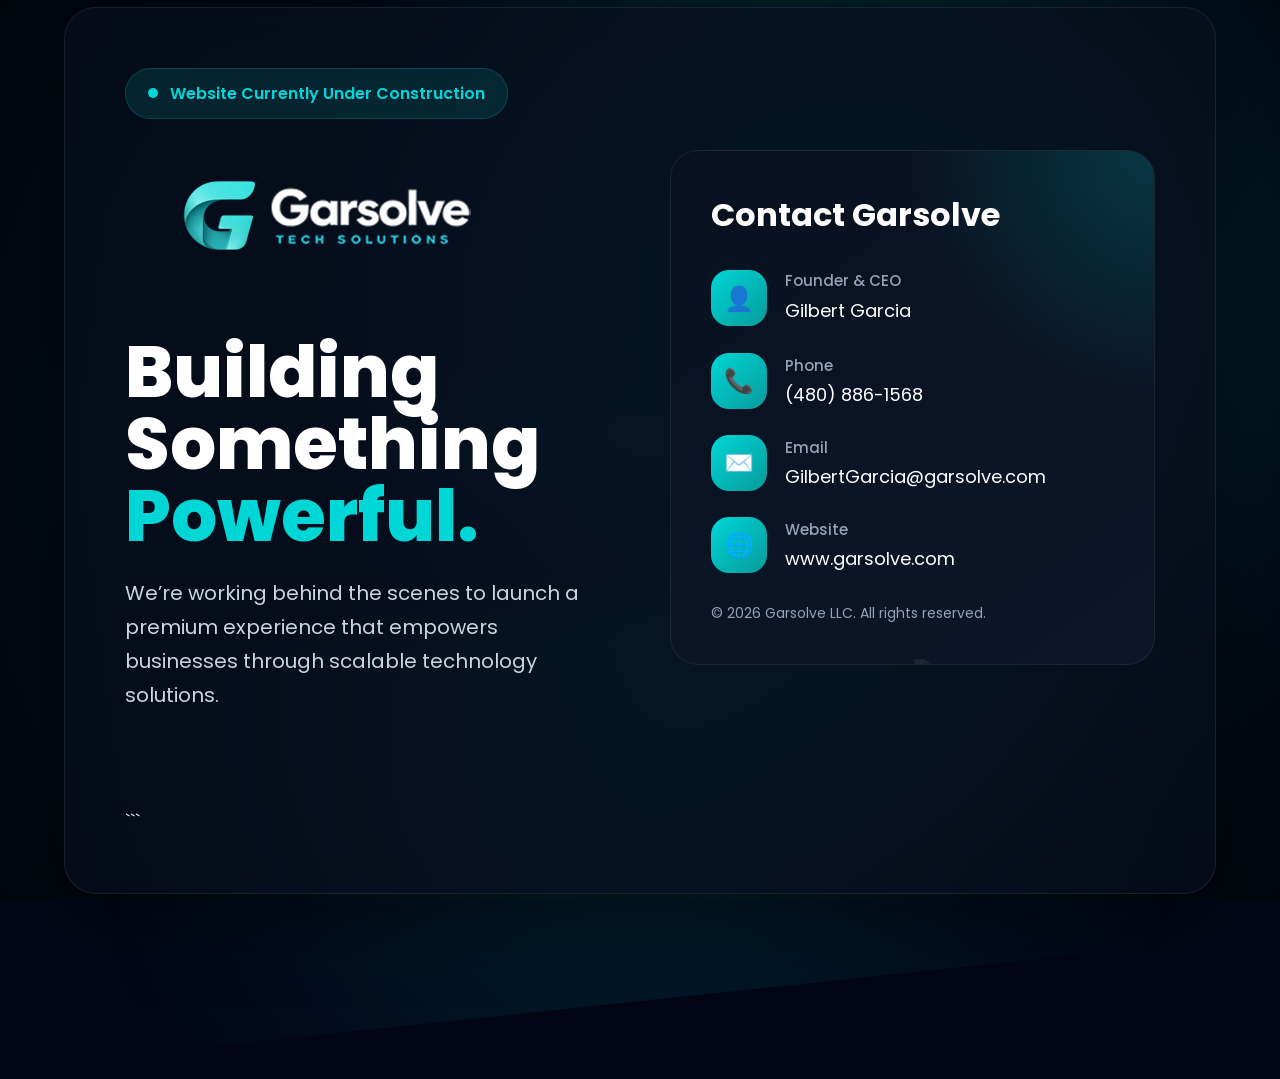
==== commit ffacacad: "under construction" ====
--- a/index.html
+++ b/index.html
@@ -1,3085 +1,401 @@
-<!DOCTYPE html>
-<html lang="en">
-
-<head>
-
-    <!-- =====================================================
-         DOCUMENT
-    ====================================================== -->
-
-    <meta charset="UTF-8">
-
-    <meta
-        name="viewport"
-        content="width=device-width, initial-scale=1.0"
-    >
-
-    <meta
-        name="description"
-        content="Garsolve provides technology solutions, Power Platform development, business automation, data integration, and custom business applications."
-    >
-
-    <meta
-        name="theme-color"
-        content="#050e19"
-    >
-
-    <meta
-        name="robots"
-        content="index, follow"
-    >
-
-    <link
-        rel="canonical"
-        href="https://garsolve.com/"
-    >
-
-    <script type="application/ld+json">
-    {
-        "@context": "https://schema.org",
-        "@type": "ProfessionalService",
-        "name": "Garsolve LLC",
-        "url": "https://garsolve.com/",
-        "email": "GilbertGarcia@garsolve.com",
-        "telephone": "+1-480-886-1568",
-        "areaServed": "Arizona"
-    }
-    </script>
-
-    <meta
-        property="og:title"
-        content="Garsolve | Technology Solutions"
-    >
-
-    <meta
-        property="og:description"
-        content="Business applications, automation, systems integration, and technology consulting built around the way your business works."
-    >
-
-    <meta
-        property="og:type"
-        content="website"
-    >
-
-    <meta
-        property="og:url"
-        content="https://garsolve.com/"
-    >
-
-    <meta
-        property="og:image"
-        content="https://garsolve.com/assets/images/garsolve-social.png"
-    >
-
-    <meta
-        name="twitter:card"
-        content="summary"
-    >
-
-    <meta
-        name="twitter:title"
-        content="Garsolve | Technology Solutions"
-    >
-
-    <meta
-        name="twitter:description"
-        content="Business applications, automation, systems integration, and technology consulting."
-    >
-
-    <meta
-        name="author"
-        content="Garsolve LLC"
-    >
-
-    <meta
-        name="robots"
-        content="index, follow"
-    >
-
-    <title>
-        Garsolve | Technology Solutions
-    </title>
-
-
-    <!-- =====================================================
-         FAVICON
-    ====================================================== -->
-
-    <link
-        rel="icon"
-        type="image/svg+xml"
-        href="assets/logo/garsolve-mark.svg"
-    >
-
-
-    <!-- =====================================================
-         FONT
-    ====================================================== -->
-
-    <link
-        rel="preconnect"
-        href="https://fonts.googleapis.com"
-    >
-
-    <link
-        rel="preconnect"
-        href="https://fonts.gstatic.com"
-        crossorigin
-    >
-
-    <link
-        href="https://fonts.googleapis.com/css2?family=Poppins:wght@300;400;500;600;700;800&display=swap"
-        rel="stylesheet"
-    >
-
-
-    <!-- =====================================================
-         CSS
-    ====================================================== -->
-
-    <link
-        rel="stylesheet"
-        href="css/variables.css"
-    >
-
-    <link
-        rel="stylesheet"
-        href="css/reset.css"
-    >
-
-    <link
-        rel="stylesheet"
-        href="css/typography.css"
-    >
-
-    <link
-        rel="stylesheet"
-        href="css/layout.css"
-    >
-
-    <link
-        rel="stylesheet"
-        href="css/components.css"
-    >
-
-    <link
-        rel="stylesheet"
-        href="css/animations.css"
-    >
-
-    <link
-        rel="stylesheet"
-        href="css/responsive.css"
-    >
-
-</head>
-
-
-<body>
-
-
-    <!-- =====================================================
-         BACKGROUND
-    ====================================================== -->
-
-    <div
-        class="site-background"
-        aria-hidden="true"
-    >
-
-        <div
-            id="particleField"
-            class="particle-field"
-            aria-hidden="true"
-        ></div>
-
-
-        <div
-            class="background-orb background-orb--one"
-        ></div>
-
-
-        <div
-            class="background-orb background-orb--two"
-        ></div>
-
-    </div>
-
-
-
-    <!-- =====================================================
-         HEADER
-    ====================================================== -->
-
-    <header
-        class="site-header"
-        id="siteHeader"
-    >
-
-        <div class="container">
-
-            <nav
-                class="navigation"
-                aria-label="Primary navigation"
-            >
-
-
-                <!-- BRAND -->
-
-                <a
-                    href="#top"
-                    class="brand"
-                    aria-label="Garsolve home"
-                >
-
-                    <img
-                        src="assets/logo/garsolve-light.svg"
-                        alt="Garsolve Technology Solutions"
-                        class="brand__logo brand__logo--desktop"
-                    >
-
-                    <img
-                        src="assets/logo/garsolve-mark.svg"
-                        alt=""
-                        aria-hidden="true"
-                        class="brand__logo brand__logo--mobile"
-                    >
-
-                </a>
-
-
-
-                <!-- NAVIGATION -->
-
-                <div
-                    class="navigation__links"
-                    id="primaryNavigation"
-                >
-
-                    <a
-                        href="#services"
-                        class="navigation__link"
-                    >
-                        Services
-                    </a>
-
-                    <a
-                        href="#solutions"
-                        class="navigation__link"
-                    >
-                        Solutions
-                    </a>
-
-                    <a
-                        href="#case-study"
-                        class="navigation__link"
-                    >
-                        Case Study
-                    </a>
-
-                    <a
-                        href="#process"
-                        class="navigation__link"
-                    >
-                        Process
-                    </a>
-
-                    <a
-                        href="#about"
-                        class="navigation__link"
-                    >
-                        About
-                    </a>
-
-                    <a
-                        href="#contact"
-                        class="navigation__link"
-                    >
-                        Contact
-                    </a>
-
-                </div>
-
-
-
-                <!-- DESKTOP CTA -->
-
-                <a
-                    href="#contact"
-                    class="button button--primary navigation__cta"
-                >
-
-                    Let's Talk
-
-                    <span
-                        class="button__arrow"
-                        aria-hidden="true"
-                    >
-                        →
-                    </span>
-
-                </a>
-
-
-
-                <!-- MOBILE MENU -->
-
-                <button
-                    type="button"
-                    class="navigation__toggle"
-                    id="navigationToggle"
-                    aria-label="Open navigation menu"
-                    aria-expanded="false"
-                    aria-controls="primaryNavigation"
-                >
-
-                    <span></span>
-                    <span></span>
-                    <span></span>
-
-                </button>
-
-            </nav>
-
-        </div>
-
-    </header>
-
-
-
-    <!-- =====================================================
-         MAIN
-    ====================================================== -->
-
-    <main id="top">
-
-
-        <!-- =================================================
-             HERO
-        ================================================== -->
-
-        <section
-            class="hero section"
-            id="hero"
-        >
-
-            <div class="container">
-
-                <div class="hero__grid">
-
-
-                    <!-- HERO CONTENT -->
-
-                    <div class="hero__content">
-
-                        <div class="hero__eyebrow">
-
-                            <span
-                                class="status status--primary"
-                            >
-
-                                <span
-                                    class="status__dot"
-                                ></span>
-
-                                Technology Solutions
-
-                            </span>
-
-                        </div>
-
-
-                        <h1 class="hero__title">
-
-                            Technology that
-
-                            <span class="text-gradient">
-                                works for your business.
-                            </span>
-
-                        </h1>
-
-
-                        <p class="hero__description">
-
-                            Garsolve helps businesses replace
-                            disconnected spreadsheets, manual
-                            processes, and fragmented systems
-                            with modern technology solutions
-                            designed around the way they actually
-                            work.
-
-                        </p>
-
-
-                        <div class="hero__actions">
-
-                            <a
-                                href="#contact"
-                                class="button button--primary button--large"
-                            >
-
-                                Start a Conversation
-
-                                <span
-                                    class="button__arrow"
-                                    aria-hidden="true"
-                                >
-                                    →
-                                </span>
-
-                            </a>
-
-
-                            <a
-                                href="#services"
-                                class="button button--ghost button--large"
-                            >
-
-                                Explore Services
-
-                            </a>
-
-                        </div>
-
-
-                        <div class="hero__trust">
-
-                            <span>
-                                Power Platform
-                            </span>
-
-                            <span aria-hidden="true">
-                                •
-                            </span>
-
-                            <span>
-                                Dataverse
-                            </span>
-
-                            <span aria-hidden="true">
-                                •
-                            </span>
-
-                            <span>
-                                Automation
-                            </span>
-
-                        </div>
-
-                    </div>
-
-
-
-                    <!-- HERO DASHBOARD -->
-
-                    <div
-                        class="hero__visual"
-                        data-reveal="right"
-                    >
-
-                        <div class="dashboard-card">
-
-
-                            <!-- DASHBOARD HEADER -->
-
-                            <div
-                                class="dashboard-card__header"
-                            >
-
-                                <div
-                                    class="dashboard-card__identity"
-                                >
-
-                                    <img
-                                        src="assets/logo/garsolve-mark.svg"
-                                        alt=""
-                                        aria-hidden="true"
-                                        class="dashboard-card__logo"
-                                    >
-
-                                    <div>
-
-                                        <span
-                                            class="dashboard-card__eyebrow"
-                                        >
-                                            GARSOLVE PLATFORM
-                                        </span>
-
-                                        <h2>
-                                            Operations Hub
-                                        </h2>
-
-                                        <small class="dashboard-card__note">
-                                            Illustrative business platform
-                                        </small>
-
-                                    </div>
-
-                                </div>
-
-
-                                <div
-                                    class="dashboard-status"
-                                >
-
-                                    <span
-                                        class="status status--success"
-                                    >
-
-                                        <span
-                                            class="status__dot"
-                                        ></span>
-
-                                        Connected
-
-                                    </span>
-
-                                </div>
-
-                            </div>
-
-
-
-                            <!-- DASHBOARD OVERVIEW -->
-
-                            <div
-                                class="dashboard-overview"
-                            >
-
-                                <div
-                                    class="dashboard-overview__header"
-                                >
-
-                                    <span>
-                                        Operations Overview
-                                    </span>
-
-                                    <span
-                                        class="dashboard-overview__period"
-                                    >
-                                        Example
-                                    </span>
-
-                                </div>
-
-
-                                <div
-                                    class="dashboard-overview__grid"
-                                >
-
-                                    <div
-                                        class="dashboard-stat"
-                                    >
-
-                                        <div
-                                            class="dashboard-stat__icon"
-                                        >
-                                            ◇
-                                        </div>
-
-                                        <div
-                                            class="dashboard-stat__content"
-                                        >
-
-                                            <span>
-                                                Projects
-                                            </span>
-
-                                            <strong>
-                                                Active
-                                            </strong>
-
-                                        </div>
-
-                                    </div>
-
-
-                                    <div
-                                        class="dashboard-stat"
-                                    >
-
-                                        <div
-                                            class="dashboard-stat__icon"
-                                        >
-                                            ⚡
-                                        </div>
-
-                                        <div
-                                            class="dashboard-stat__content"
-                                        >
-
-                                            <span>
-                                                Workflows
-                                            </span>
-
-                                            <strong>
-                                                Automated
-                                            </strong>
-
-                                        </div>
-
-                                    </div>
-
-
-                                    <div
-                                        class="dashboard-stat"
-                                    >
-
-                                        <div
-                                            class="dashboard-stat__icon"
-                                        >
-                                            ◫
-                                        </div>
-
-                                        <div
-                                            class="dashboard-stat__content"
-                                        >
-
-                                            <span>
-                                                Data
-                                            </span>
-
-                                            <strong>
-                                                Connected
-                                            </strong>
-
-                                        </div>
-
-                                    </div>
-
-                                </div>
-
-                            </div>
-
-
-
-                            <!-- BUSINESS SYSTEMS -->
-
-                            <div
-                                class="dashboard-systems"
-                            >
-
-                                <div
-                                    class="dashboard-section-heading"
-                                >
-
-                                    <span>
-                                        Business Systems
-                                    </span>
-
-                                    <span>
-                                        Status
-                                    </span>
-
-                                </div>
-
-
-                                <div
-                                    class="dashboard-system-row"
-                                >
-
-                                    <div
-                                        class="dashboard-system"
-                                    >
-
-                                        <span
-                                            class="dashboard-system__icon"
-                                        >
-                                            P
-                                        </span>
-
-                                        <div>
-
-                                            <strong>
-                                                Power Platform
-                                            </strong>
-
-                                            <small>
-                                                Business applications
-                                            </small>
-
-                                        </div>
-
-                                    </div>
-
-                                    <span
-                                        class="system-status system-status--active"
-                                    >
-                                        Active
-                                    </span>
-
-                                </div>
-
-
-                                <div
-                                    class="dashboard-system-row"
-                                >
-
-                                    <div
-                                        class="dashboard-system"
-                                    >
-
-                                        <span
-                                            class="dashboard-system__icon"
-                                        >
-                                            D
-                                        </span>
-
-                                        <div>
-
-                                            <strong>
-                                                Dataverse
-                                            </strong>
-
-                                            <small>
-                                                Business data
-                                            </small>
-
-                                        </div>
-
-                                    </div>
-
-                                    <span
-                                        class="system-status system-status--active"
-                                    >
-                                        Connected
-                                    </span>
-
-                                </div>
-
-
-                                <div
-                                    class="dashboard-system-row"
-                                >
-
-                                    <div
-                                        class="dashboard-system"
-                                    >
-
-                                        <span
-                                            class="dashboard-system__icon"
-                                        >
-                                            A
-                                        </span>
-
-                                        <div>
-
-                                            <strong>
-                                                Automation
-                                            </strong>
-
-                                            <small>
-                                                Business workflows
-                                            </small>
-
-                                        </div>
-
-                                    </div>
-
-                                    <span
-                                        class="system-status system-status--active"
-                                    >
-                                        Running
-                                    </span>
-
-                                </div>
-
-                            </div>
-
-
-
-                            <!-- WORKFLOW -->
-
-                            <div
-                                class="dashboard-workflow"
-                            >
-
-                                <div
-                                    class="dashboard-section-heading"
-                                >
-
-                                    <span>
-                                        Workflow Activity
-                                    </span>
-
-                                    <span>
-                                        Example
-                                    </span>
-
-                                </div>
-
-
-                                <div
-                                    class="workflow-item"
-                                >
-
-                                    <div
-                                        class="workflow-item__marker"
-                                    ></div>
-
-                                    <div
-                                        class="workflow-item__content"
-                                    >
-
-                                        <strong>
-                                            Project workflow
-                                        </strong>
-
-                                        <span>
-                                            Automated process
-                                        </span>
-
-                                    </div>
-
-                                    <span
-                                        class="workflow-item__status"
-                                    >
-                                        Complete
-                                    </span>
-
-                                </div>
-
-
-                                <div
-                                    class="workflow-item"
-                                >
-
-                                    <div
-                                        class="workflow-item__marker"
-                                    ></div>
-
-                                    <div
-                                        class="workflow-item__content"
-                                    >
-
-                                        <strong>
-                                            Data synchronization
-                                        </strong>
-
-                                        <span>
-                                            Integration process
-                                        </span>
-
-                                    </div>
-
-                                    <span
-                                        class="workflow-item__status"
-                                    >
-                                        Running
-                                    </span>
-
-                                </div>
-
-
-                                <div
-                                    class="workflow-item"
-                                >
-
-                                    <div
-                                        class="workflow-item__marker"
-                                    ></div>
-
-                                    <div
-                                        class="workflow-item__content"
-                                    >
-
-                                        <strong>
-                                            Approval workflow
-                                        </strong>
-
-                                        <span>
-                                            Business process
-                                        </span>
-
-                                    </div>
-
-                                    <span
-                                        class="workflow-item__status"
-                                    >
-                                        Ready
-                                    </span>
-
-                                </div>
-
-                            </div>
-
-
-                            <div
-                                class="dashboard-card__glow"
-                                aria-hidden="true"
-                            ></div>
-
-                        </div>
-
-                    </div>
-
-                </div>
-
-            </div>
-
-        </section>
-
-
-
-        <!-- =================================================
-             TECHNOLOGY SPECIALIZATION
-        ================================================== -->
-
-        <section
-            class="technology-section"
-            id="technology"
-        >
-
-            <div class="container">
-
-                <div
-                    class="technology-section__content"
-                    data-reveal="scale"
-                >
-
-                    <div
-                        class="technology-section__logo"
-                    >
-
-                        <img
-                            src="assets/icons/power-platform.svg"
-                            alt="Microsoft Power Platform"
-                            loading="lazy"
-                        >
-
-                    </div>
-
-
-                    <div
-                        class="technology-section__copy"
-                    >
-
-                        <span
-                            class="section-heading__eyebrow"
-                        >
-                            TECHNOLOGY SPECIALIZATION
-                        </span>
-
-
-                        <h2>
-
-                            We work with
-
-                            <span class="text-gradient">
-                                Microsoft Power Platform.
-                            </span>
-
-                        </h2>
-
-
-                        <p>
-
-                            We use Microsoft Power Platform to build
-                            custom business applications, automate
-                            processes, centralize business data, and
-                            connect the systems organizations already
-                            rely on.
-
-                        </p>
-
-
-                        <div
-                            class="technology-section__stack"
-                            aria-label="Related technologies"
-                        >
-
-                            <span>
-                                Power Apps
-                            </span>
-
-                            <span>
-                                Power Automate
-                            </span>
-
-                            <span>
-                                Dataverse
-                            </span>
-
-                            <span>
-                                SharePoint
-                            </span>
-
-                            <span>
-                                Azure
-                            </span>
-
-                            <span>
-                                APIs & Integrations
-                            </span>
-
-                        </div>
-
-                    </div>
-
-                </div>
-
-            </div>
-
-        </section>
-
-
-
-        <!-- =================================================
-             PROBLEMS WE SOLVE
-        ================================================== -->
-
-        <section
-            class="section challenges"
-            id="solutions"
-        >
-
-            <div class="container">
-
-
-                <div
-                    class="section-heading"
-                    data-reveal
-                >
-
-                    <span
-                        class="section-heading__eyebrow"
-                    >
-                        THE PROBLEM
-                    </span>
-
-
-                    <h2>
-
-                        Your business shouldn't
-                        have to fight its technology.
-
-                    </h2>
-
-
-                    <p>
-
-                        When information lives across spreadsheets,
-                        email, disconnected applications, and manual
-                        processes, even simple work becomes difficult.
-
-                    </p>
-
-                </div>
-
-
-                <div
-                    class="challenge-grid reveal-stagger"
-                >
-
-                    <article
-                        class="challenge-card"
-                    >
-
-                        <div class="icon-box">
-                            ✦
-                        </div>
-
-                        <h3>
-                            Too Much Manual Work
-                        </h3>
-
-                        <p>
-                            Repetitive tasks consume time that
-                            should be spent running and growing
-                            the business.
-                        </p>
-
-                    </article>
-
-
-                    <article
-                        class="challenge-card"
-                    >
-
-                        <div class="icon-box">
-                            ◇
-                        </div>
-
-                        <h3>
-                            Disconnected Systems
-                        </h3>
-
-                        <p>
-                            Critical information becomes difficult
-                            to find when systems don't communicate
-                            with each other.
-                        </p>
-
-                    </article>
-
-
-                    <article
-                        class="challenge-card"
-                    >
-
-                        <div class="icon-box">
-                            ◎
-                        </div>
-
-                        <h3>
-                            Spreadsheet Dependency
-                        </h3>
-
-                        <p>
-                            Spreadsheets can be useful, but they
-                            become fragile when they're carrying
-                            the weight of an entire operation.
-                        </p>
-
-                    </article>
-
-
-                    <article
-                        class="challenge-card"
-                    >
-
-                        <div class="icon-box">
-                            ↗
-                        </div>
-
-                        <h3>
-                            Limited Visibility
-                        </h3>
-
-                        <p>
-                            Leaders need accurate information
-                            quickly enough to make confident
-                            decisions.
-                        </p>
-
-                    </article>
-
-                </div>
-
-            </div>
-
-        </section>
-
-
-
-        <!-- =================================================
-             SERVICES
-        ================================================== -->
-
-        <section
-            class="section services"
-            id="services"
-        >
-
-            <div class="container">
-
-
-                <div
-                    class="section-heading"
-                    data-reveal
-                >
-
-                    <span
-                        class="section-heading__eyebrow"
-                    >
-                        SERVICES
-                    </span>
-
-
-                    <h2>
-
-                        Technology solutions
-                        built around your business.
-
-                    </h2>
-
-
-                    <p>
-
-                        Garsolve combines application development,
-                        automation, data, and systems integration
-                        to create solutions that fit your operation.
-
-                    </p>
-
-                </div>
-
-
-
-                <div
-                    class="services-grid reveal-stagger"
-                >
-
-
-                    <!-- SERVICE 1 -->
-
-                    <article
-                        class="service-card"
-                        data-service="power-platform"
-                    >
-
-                        <div
-                            class="service-card__top"
-                        >
-
-                            <div
-                                class="service-card__icon"
-                            >
-
-                                <svg
-                                    viewBox="0 0 48 48"
-                                    aria-hidden="true"
-                                >
-
-                                    <rect
-                                        x="8"
-                                        y="8"
-                                        width="14"
-                                        height="14"
-                                        rx="3"
-                                    ></rect>
-
-                                    <rect
-                                        x="26"
-                                        y="8"
-                                        width="14"
-                                        height="14"
-                                        rx="3"
-                                    ></rect>
-
-                                    <rect
-                                        x="8"
-                                        y="26"
-                                        width="14"
-                                        height="14"
-                                        rx="3"
-                                    ></rect>
-
-                                    <path
-                                        d="M26 33h14"
-                                    ></path>
-
-                                    <path
-                                        d="M33 26v14"
-                                    ></path>
-
-                                </svg>
-
-                            </div>
-
-
-                            <span
-                                class="service-card__number"
-                            >
-                                01
-                            </span>
-
-                        </div>
-
-
-                        <div
-                            class="service-card__body"
-                        >
-
-                            <span
-                                class="service-card__eyebrow"
-                            >
-                                MICROSOFT POWER PLATFORM
-                            </span>
-
-
-                            <h3>
-                                Power Platform Development
-                            </h3>
-
-
-                            <p>
-                                Build custom business applications
-                                that replace inefficient processes
-                                and give teams a better way to work.
-                            </p>
-
-                        </div>
-
-
-                        <div
-                            class="service-card__technologies"
-                        >
-
-                            <span class="tech-pill">
-                                Power Apps
-                            </span>
-
-                            <span class="tech-pill">
-                                Dataverse
-                            </span>
-
-                            <span class="tech-pill">
-                                Power Automate
-                            </span>
-
-                        </div>
-
-                    </article>
-
-
-
-                    <!-- SERVICE 2 -->
-
-                    <article
-                        class="service-card"
-                        data-service="automation"
-                    >
-
-                        <div
-                            class="service-card__top"
-                        >
-
-                            <div
-                                class="service-card__icon"
-                            >
-
-                                <svg
-                                    viewBox="0 0 48 48"
-                                    aria-hidden="true"
-                                >
-
-                                    <path
-                                        d="M24 6v8"
-                                    ></path>
-
-                                    <path
-                                        d="M24 34v8"
-                                    ></path>
-
-                                    <path
-                                        d="M6 24h8"
-                                    ></path>
-
-                                    <path
-                                        d="M34 24h8"
-                                    ></path>
-
-                                    <path
-                                        d="m11 11 6 6"
-                                    ></path>
-
-                                    <path
-                                        d="m31 31 6 6"
-                                    ></path>
-
-                                    <path
-                                        d="m37 11-6 6"
-                                    ></path>
-
-                                    <path
-                                        d="m17 31-6 6"
-                                    ></path>
-
-                                    <circle
-                                        cx="24"
-                                        cy="24"
-                                        r="7"
-                                    ></circle>
-
-                                </svg>
-
-                            </div>
-
-
-                            <span
-                                class="service-card__number"
-                            >
-                                02
-                            </span>
-
-                        </div>
-
-
-                        <div
-                            class="service-card__body"
-                        >
-
-                            <span
-                                class="service-card__eyebrow"
-                            >
-                                PROCESS AUTOMATION
-                            </span>
-
-
-                            <h3>
-                                Business Automation
-                            </h3>
-
-
-                            <p>
-                                Automate repetitive work,
-                                approvals, notifications,
-                                document flows, and
-                                operational processes.
-                            </p>
-
-                        </div>
-
-
-                        <div
-                            class="service-card__technologies"
-                        >
-
-                            <span class="tech-pill">
-                                Power Automate
-                            </span>
-
-                            <span class="tech-pill">
-                                Workflows
-                            </span>
-
-                            <span class="tech-pill">
-                                Approvals
-                            </span>
-
-                        </div>
-
-                    </article>
-
-
-
-                    <!-- SERVICE 3 -->
-
-                    <article
-                        class="service-card"
-                        data-service="integration"
-                    >
-
-                        <div
-                            class="service-card__top"
-                        >
-
-                            <div
-                                class="service-card__icon"
-                            >
-
-                                <svg
-                                    viewBox="0 0 48 48"
-                                    aria-hidden="true"
-                                >
-
-                                    <rect
-                                        x="6"
-                                        y="17"
-                                        width="12"
-                                        height="14"
-                                        rx="3"
-                                    ></rect>
-
-                                    <rect
-                                        x="30"
-                                        y="17"
-                                        width="12"
-                                        height="14"
-                                        rx="3"
-                                    ></rect>
-
-                                    <path
-                                        d="M18 24h12"
-                                    ></path>
-
-                                    <path
-                                        d="m25 18 6 6-6 6"
-                                    ></path>
-
-                                </svg>
-
-                            </div>
-
-
-                            <span
-                                class="service-card__number"
-                            >
-                                03
-                            </span>
-
-                        </div>
-
-
-                        <div
-                            class="service-card__body"
-                        >
-
-                            <span
-                                class="service-card__eyebrow"
-                            >
-                                SYSTEMS INTEGRATION
-                            </span>
-
-
-                            <h3>
-                                Data & Systems Integration
-                            </h3>
-
-
-                            <p>
-                                Connect applications, APIs,
-                                and data sources so information
-                                can move reliably across
-                                the business.
-                            </p>
-
-                        </div>
-
-
-                        <div
-                            class="service-card__technologies"
-                        >
-
-                            <span class="tech-pill">
-                                APIs
-                            </span>
-
-                            <span class="tech-pill">
-                                Dataflows
-                            </span>
-
-                            <span class="tech-pill">
-                                Integrations
-                            </span>
-
-                        </div>
-
-                    </article>
-
-
-
-                    <!-- SERVICE 4 -->
-
-                    <article
-                        class="service-card"
-                        data-service="applications"
-                    >
-
-                        <div
-                            class="service-card__top"
-                        >
-
-                            <div
-                                class="service-card__icon"
-                            >
-
-                                <svg
-                                    viewBox="0 0 48 48"
-                                    aria-hidden="true"
-                                >
-
-                                    <rect
-                                        x="7"
-                                        y="7"
-                                        width="34"
-                                        height="34"
-                                        rx="6"
-                                    ></rect>
-
-                                    <path
-                                        d="M7 17h34"
-                                    ></path>
-
-                                    <circle
-                                        cx="13"
-                                        cy="12"
-                                        r="1.5"
-                                    ></circle>
-
-                                    <circle
-                                        cx="19"
-                                        cy="12"
-                                        r="1.5"
-                                    ></circle>
-
-                                    <circle
-                                        cx="25"
-                                        cy="12"
-                                        r="1.5"
-                                    ></circle>
-
-                                    <path
-                                        d="M15 25h18"
-                                    ></path>
-
-                                    <path
-                                        d="M15 31h12"
-                                    ></path>
-
-                                </svg>
-
-                            </div>
-
-
-                            <span
-                                class="service-card__number"
-                            >
-                                04
-                            </span>
-
-                        </div>
-
-
-                        <div
-                            class="service-card__body"
-                        >
-
-                            <span
-                                class="service-card__eyebrow"
-                            >
-                                BUSINESS APPLICATIONS
-                            </span>
-
-
-                            <h3>
-                                Custom Business Applications
-                            </h3>
-
-
-                            <p>
-                                Create purpose-built applications
-                                around your processes, users,
-                                business rules, and operational data.
-                            </p>
-
-                        </div>
-
-
-                        <div
-                            class="service-card__technologies"
-                        >
-
-                            <span class="tech-pill">
-                                Canvas Apps
-                            </span>
-
-                            <span class="tech-pill">
-                                Model-driven Apps
-                            </span>
-
-                            <span class="tech-pill">
-                                Dataverse
-                            </span>
-
-                        </div>
-
-                    </article>
-
-
-
-                    <!-- SERVICE 5 -->
-
-                    <article
-                        class="service-card"
-                        data-service="data"
-                    >
-
-                        <div
-                            class="service-card__top"
-                        >
-
-                            <div
-                                class="service-card__icon"
-                            >
-
-                                <svg
-                                    viewBox="0 0 48 48"
-                                    aria-hidden="true"
-                                >
-
-                                    <path
-                                        d="M10 38V25"
-                                    ></path>
-
-                                    <path
-                                        d="M19 38V17"
-                                    ></path>
-
-                                    <path
-                                        d="M28 38V21"
-                                    ></path>
-
-                                    <path
-                                        d="M37 38V10"
-                                    ></path>
-
-                                    <path
-                                        d="M7 38h34"
-                                    ></path>
-
-                                </svg>
-
-                            </div>
-
-
-                            <span
-                                class="service-card__number"
-                            >
-                                05
-                            </span>
-
-                        </div>
-
-
-                        <div
-                            class="service-card__body"
-                        >
-
-                            <span
-                                class="service-card__eyebrow"
-                            >
-                                DATA & REPORTING
-                            </span>
-
-
-                            <h3>
-                                Data & Reporting
-                            </h3>
-
-
-                            <p>
-                                Turn operational information
-                                into useful visibility with
-                                structured data, reporting,
-                                and business intelligence
-                                solutions.
-                            </p>
-
-                        </div>
-
-
-                        <div
-                            class="service-card__technologies"
-                        >
-
-                            <span class="tech-pill">
-                                Dataverse
-                            </span>
-
-                            <span class="tech-pill">
-                                Reporting
-                            </span>
-
-                            <span class="tech-pill">
-                                Data Architecture
-                            </span>
-
-                        </div>
-
-                    </article>
-
-
-
-                    <!-- SERVICE 6 -->
-
-                    <article
-                        class="service-card"
-                        data-service="consulting"
-                    >
-
-                        <div
-                            class="service-card__top"
-                        >
-
-                            <div
-                                class="service-card__icon"
-                            >
-
-                                <svg
-                                    viewBox="0 0 48 48"
-                                    aria-hidden="true"
-                                >
-
-                                    <circle
-                                        cx="24"
-                                        cy="24"
-                                        r="15"
-                                    ></circle>
-
-                                    <circle
-                                        cx="24"
-                                        cy="24"
-                                        r="6"
-                                    ></circle>
-
-                                    <path
-                                        d="M24 9v-4"
-                                    ></path>
-
-                                    <path
-                                        d="M24 43v-4"
-                                    ></path>
-
-                                    <path
-                                        d="M9 24H5"
-                                    ></path>
-
-                                    <path
-                                        d="M43 24h-4"
-                                    ></path>
-
-                                </svg>
-
-                            </div>
-
-
-                            <span
-                                class="service-card__number"
-                            >
-                                06
-                            </span>
-
-                        </div>
-
-
-                        <div
-                            class="service-card__body"
-                        >
-
-                            <span
-                                class="service-card__eyebrow"
-                            >
-                                TECHNOLOGY STRATEGY
-                            </span>
-
-
-                            <h3>
-                                Technology Consulting
-                            </h3>
-
-
-                            <p>
-                                Evaluate existing technology,
-                                define architecture, identify
-                                opportunities, and create a
-                                practical modernization roadmap.
-                            </p>
-
-                        </div>
-
-
-                        <div
-                            class="service-card__technologies"
-                        >
-
-                            <span class="tech-pill">
-                                Architecture
-                            </span>
-
-                            <span class="tech-pill">
-                                Strategy
-                            </span>
-
-                            <span class="tech-pill">
-                                Roadmaps
-                            </span>
-
-                        </div>
-
-                    </article>
-
-                </div>
-
-            </div>
-
-        </section>
-
-
-
-        <!-- =================================================
-             WHY GARSOLVE
-        ================================================== -->
-
-        <section
-            class="section why-garsolve"
-            id="why-garsolve"
-        >
-
-            <div class="container">
-
-                <div
-                    class="why-garsolve__grid"
-                >
-
-
-                    <div
-                        class="section-heading"
-                        data-reveal="left"
-                    >
-
-                        <span
-                            class="section-heading__eyebrow"
-                        >
-                            WHY GARSOLVE
-                        </span>
-
-
-                        <h2>
-                            Technology should simplify
-                            the business, not complicate it.
-                        </h2>
-
-
-                        <p>
-                            Garsolve approaches technology from
-                            the perspective of the business process
-                            first, then designs the technology
-                            around it.
-                        </p>
-
-                    </div>
-
-
-                    <div
-                        class="principles-grid reveal-stagger"
-                    >
-
-                        <article class="principle-card">
-
-                            <span
-                                class="principle-card__number"
-                            >
-                                01
-                            </span>
-
-                            <h3>
-                                Understand
-                            </h3>
-
-                            <p>
-                                Understand the people, process,
-                                data, and business problem before
-                                choosing the technology.
-                            </p>
-
-                        </article>
-
-
-                        <article class="principle-card">
-
-                            <span
-                                class="principle-card__number"
-                            >
-                                02
-                            </span>
-
-                            <h3>
-                                Architect
-                            </h3>
-
-                            <p>
-                                Build a scalable foundation that
-                                can support the business beyond
-                                the initial implementation.
-                            </p>
-
-                        </article>
-
-
-                        <article class="principle-card">
-
-                            <span
-                                class="principle-card__number"
-                            >
-                                03
-                            </span>
-
-                            <h3>
-                                Automate
-                            </h3>
-
-                            <p>
-                                Remove repetitive work and let
-                                systems handle predictable
-                                operational processes.
-                            </p>
-
-                        </article>
-
-
-                        <article class="principle-card">
-
-                            <span
-                                class="principle-card__number"
-                            >
-                                04
-                            </span>
-
-                            <h3>
-                                Improve
-                            </h3>
-
-                            <p>
-                                Treat technology as an evolving
-                                platform rather than a one-time
-                                implementation.
-                            </p>
-
-                        </article>
-
-                    </div>
-
-                </div>
-
-            </div>
-
-        </section>
-
-
-
-        <!-- =================================================
-             CASE STUDY
-        ================================================== -->
-
-        <section
-            class="section case-study"
-            id="case-study"
-        >
-
-            <div class="container">
-
-
-                <div
-                    class="section-heading"
-                    data-reveal
-                >
-
-                    <span
-                        class="section-heading__eyebrow"
-                    >
-                        CASE STUDY
-                    </span>
-
-
-                    <h2>
-                        From spreadsheets to
-                        an enterprise business platform.
-                    </h2>
-
-
-                    <p>
-                        A real-world project management solution
-                        designed to bring operational data,
-                        workflows, and business processes into
-                        a centralized Power Platform environment.
-                    </p>
-
-                </div>
-
-
-
-                <!-- CASE STUDY FEATURE -->
-
-                <div
-                    class="case-study-feature"
-                    data-reveal="scale"
-                >
-
-
-                    <!-- CASE STUDY CONTENT -->
-
-                    <div
-                        class="case-study-feature__content"
-                    >
-
-                        <span
-                            class="badge badge--primary"
-                        >
-                            Enterprise Project Management
-                        </span>
-
-
-                        <h3>
-                            Modernizing project operations
-                            with Microsoft Power Platform
-                        </h3>
-
-
-                        <p>
-                            The solution replaced spreadsheet-driven
-                            project management processes with a
-                            centralized business application built
-                            around structured operational data.
-                        </p>
-
-
-                        <p>
-                            Projects, tasks, locations, and related
-                            business information were organized into
-                            a scalable Dataverse model, while
-                            automated workflows and data integrations
-                            connected the surrounding systems.
-                        </p>
-
-
-                        <div
-                            class="case-study-feature__technologies"
-                        >
-
-                            <span class="tech-pill">
-                                Power Apps
-                            </span>
-
-                            <span class="tech-pill">
-                                Dataverse
-                            </span>
-
-                            <span class="tech-pill">
-                                Power Automate
-                            </span>
-
-                            <span class="tech-pill">
-                                Dataflows
-                            </span>
-
-                            <span class="tech-pill">
-                                Sage 300
-                            </span>
-
-                        </div>
-
-                    </div>
-
-
-
-                    <!-- ARCHITECTURE -->
-
-                    <div
-                        class="case-study-architecture"
-                        data-reveal="right"
-                    >
-
-                        <div
-                            class="architecture-header"
-                        >
-
-                            <span>
-                                SOLUTION ARCHITECTURE
-                            </span>
-
-                            <span>
-                                GARSOLVE
-                            </span>
-
-                        </div>
-
-
-                        <div
-                            class="architecture-flow"
-                        >
-
-
-                            <!-- POWER APPS -->
-
-                            <div
-                                class="architecture-node architecture-node--primary"
-                            >
-
-                                <div
-                                    class="architecture-node__icon"
-                                >
-                                    PA
-                                </div>
-
-                                <div>
-
-                                    <strong>
-                                        Power Apps
-                                    </strong>
-
-                                    <small>
-                                        User experience
-                                    </small>
-
-                                </div>
-
-                            </div>
-
-
-                            <div
-                                class="architecture-connector"
-                            >
-                                ↓
-                            </div>
-
-
-                            <!-- DATAVERSE -->
-
-                            <div
-                                class="architecture-node architecture-node--center"
-                            >
-
-                                <div
-                                    class="architecture-node__icon"
-                                >
-                                    D
-                                </div>
-
-                                <div>
-
-                                    <strong>
-                                        Dataverse
-                                    </strong>
-
-                                    <small>
-                                        Business data layer
-                                    </small>
-
-                                </div>
-
-                            </div>
-
-
-                            <div
-                                class="architecture-branches"
-                            >
-
-                                <div
-                                    class="architecture-branch"
-                                >
-
-                                    <div
-                                        class="architecture-connector"
-                                    >
-                                        ↓
-                                    </div>
-
-                                    <div
-                                        class="architecture-node"
-                                    >
-
-                                        <div
-                                            class="architecture-node__icon"
-                                        >
-                                            A
-                                        </div>
-
-                                        <div>
-
-                                            <strong>
-                                                Power Automate
-                                            </strong>
-
-                                            <small>
-                                                Workflow automation
-                                            </small>
-
-                                        </div>
-
-                                    </div>
-
-                                </div>
-
-
-                                <div
-                                    class="architecture-branch"
-                                >
-
-                                    <div
-                                        class="architecture-connector"
-                                    >
-                                        ↓
-                                    </div>
-
-                                    <div
-                                        class="architecture-node"
-                                    >
-
-                                        <div
-                                            class="architecture-node__icon"
-                                        >
-                                            DF
-                                        </div>
-
-                                        <div>
-
-                                            <strong>
-                                                Dataflows
-                                            </strong>
-
-                                            <small>
-                                                Data ingestion
-                                            </small>
-
-                                        </div>
-
-                                    </div>
-
-                                </div>
-
-                            </div>
-
-
-                            <div
-                                class="architecture-connector"
-                            >
-                                ↓
-                            </div>
-
-
-                            <!-- SAGE -->
-
-                            <div
-                                class="architecture-node"
-                            >
-
-                                <div
-                                    class="architecture-node__icon"
-                                >
-                                    S3
-                                </div>
-
-                                <div>
-
-                                    <strong>
-                                        Sage 300
-                                    </strong>
-
-                                    <small>
-                                        External business system
-                                    </small>
-
-                                </div>
-
-                            </div>
-
-                        </div>
-
-                    </div>
-
-                </div>
-
-
-
-                <!-- CASE STUDY IMPACT -->
-
-                <div
-                    class="case-study-impact"
-                    data-reveal
-                >
-
-                    <span
-                        class="case-study-impact__value"
-                    >
-                        ≈40%
-                    </span>
-
-
-                    <div>
-
-                        <strong>
-                            Faster Processing
-                        </strong>
-
-                        <p>
-                            Standardized processes and workflow
-                            automation reduced manual data-entry
-                            effort and improved overall processing
-                            time by approximately 40%.
-                        </p>
-
-                    </div>
-
-                </div>
-
-
-
-                <!-- CASE STUDY OUTCOMES -->
-
-                <div
-                    class="case-study-outcomes reveal-stagger"
-                >
-
-                    <div
-                        class="case-study-outcome"
-                    >
-
-                        <span
-                            class="case-study-outcome__number"
-                        >
-                            01
-                        </span>
-
-                        <h3>
-                            Centralized Data
-                        </h3>
-
-                        <p>
-                            Business information is organized
-                            into a structured platform rather
-                            than scattered across spreadsheets.
-                        </p>
-
-                    </div>
-
-
-                    <div
-                        class="case-study-outcome"
-                    >
-
-                        <span
-                            class="case-study-outcome__number"
-                        >
-                            02
-                        </span>
-
-                        <h3>
-                            Standardized Processes
-                        </h3>
-
-                        <p>
-                            Consistent workflows create a more
-                            repeatable way for teams to perform
-                            operational work.
-                        </p>
-
-                    </div>
-
-
-                    <div
-                        class="case-study-outcome"
-                    >
-
-                        <span
-                            class="case-study-outcome__number"
-                        >
-                            03
-                        </span>
-
-                        <h3>
-                            Connected Workflows
-                        </h3>
-
-                        <p>
-                            Automated processes reduce manual
-                            handoffs and keep operational work
-                            moving.
-                        </p>
-
-                    </div>
-
-
-                    <div
-                        class="case-study-outcome"
-                    >
-
-                        <span
-                            class="case-study-outcome__number"
-                        >
-                            04
-                        </span>
-
-                        <h3>
-                            Integrated Systems
-                        </h3>
-
-                        <p>
-                            External business information can
-                            participate in the same operational
-                            ecosystem.
-                        </p>
-
-                    </div>
-
-                </div>
-
-            </div>
-
-        </section>
-
-
-
-        <!-- =================================================
-             PROCESS
-        ================================================== -->
-
-        <section
-            class="section process"
-            id="process"
-        >
-
-            <div class="container">
-
-
-                <div
-                    class="section-heading"
-                    data-reveal
-                >
-
-                    <span
-                        class="section-heading__eyebrow"
-                    >
-                        OUR PROCESS
-                    </span>
-
-
-                    <h2>
-                        From problem to
-                        working solution.
-                    </h2>
-
-
-                    <p>
-                        A straightforward approach that keeps
-                        technology aligned with the outcome
-                        your business actually needs.
-                    </p>
-
-                </div>
-
-
-                <div
-                    class="process-timeline reveal-stagger"
-                >
-
-                    <article
-                        class="process-step"
-                    >
-
-                        <div
-                            class="process-step__number"
-                        >
-                            01
-                        </div>
-
-                        <h3>
-                            Discover
-                        </h3>
-
-                        <p>
-                            Understand the current process,
-                            pain points, systems, users,
-                            and desired outcome.
-                        </p>
-
-                    </article>
-
-
-                    <article
-                        class="process-step"
-                    >
-
-                        <div
-                            class="process-step__number"
-                        >
-                            02
-                        </div>
-
-                        <h3>
-                            Design
-                        </h3>
-
-                        <p>
-                            Define the architecture, data model,
-                            application experience, integrations,
-                            and automation strategy.
-                        </p>
-
-                    </article>
-
-
-                    <article
-                        class="process-step"
-                    >
-
-                        <div
-                            class="process-step__number"
-                        >
-                            03
-                        </div>
-
-                        <h3>
-                            Build
-                        </h3>
-
-                        <p>
-                            Develop the solution iteratively,
-                            validate it with users, and refine
-                            the experience.
-                        </p>
-
-                    </article>
-
-
-                    <article
-                        class="process-step"
-                    >
-
-                        <div
-                            class="process-step__number"
-                        >
-                            04
-                        </div>
-
-                        <h3>
-                            Evolve
-                        </h3>
-
-                        <p>
-                            Continue improving the platform as
-                            the business grows and its needs
-                            change.
-                        </p>
-
-                    </article>
-
-                </div>
-
-            </div>
-
-        </section>
-
-
-
-        <!-- =================================================
-     ABOUT GARSOLVE
-================================================== -->
-
-<section
-class="section founder"
-id="about"
->
-
-<div class="container">
-
-    <div class="founder__grid">
-
-
-        <!-- BRAND VISUAL -->
-
-        <div
-            class="founder__visual"
-            data-reveal="left"
-        >
-
-            <div class="founder-card">
-
-                <div
-                    class="founder-card__glow"
-                ></div>
-
-
-                <img
-                    src="assets/logo/garsolve-mark.svg"
-                    alt="Garsolve"
-                    class="founder-card__logo"
-                />
-
-
-                <span
-                    class="founder-card__label"
-                >
-                    TECHNOLOGY SOLUTIONS
-                </span>
-
-            </div>
-
-        </div>
-
-
-        <!-- ABOUT CONTENT -->
-
-        <div
-            class="founder__content"
-            data-reveal="right"
-        >
-
-            <span
-                class="section-heading__eyebrow"
-            >
-                ABOUT GARSOLVE
-            </span>
-
-
-            <h2>
-                Built around real-world
-                business problems.
-            </h2>
-
-
-            <p>
-                Garsolve helps businesses turn
-                inefficient processes, disconnected
-                systems, and manual work into
-                practical technology solutions.
-            </p>
-
-
-            <p>
-                The approach starts with understanding
-                how the business actually operates.
-                From there, the right combination of
-                applications, automation, data architecture,
-                and integrations can be designed around
-                the process.
-            </p>
-
-
-            <p>
-                The goal isn't to add more technology.
-                It's to build technology that makes the
-                business easier to operate, easier to
-                understand, and easier to grow.
-            </p>
-
-
-            <div
-                class="founder__principles"
-            >
-
-                <div>
-
-                    <span>
-                        01
-                    </span>
-
-                    <strong>
-                        Business First
-                    </strong>
-
-                </div>
-
-
-                <div>
-
-                    <span>
-                        02
-                    </span>
-
-                    <strong>
-                        Practical Architecture
-                    </strong>
-
-                </div>
-
-
-                <div>
-
-                    <span>
-                        03
-                    </span>
-
-                    <strong>
-                        Continuous Improvement
-                    </strong>
-
-                </div>
-
-            </div>
-
-
-            <a
-                href="#contact"
-                class="arrow-link"
-            >
-
-                Start a conversation
-
-                <span aria-hidden="true">
-                    →
-                </span>
-
-            </a>
-
-        </div>
-
-    </div>
-
-</div>
-
-</section>
-        </section>
-
-
-
-        <!-- =================================================
-             CONTACT
-        ================================================== -->
-
-        <section
-            class="section contact"
-            id="contact"
-        >
-
-            <div class="container">
-
-
-                <div
-                    class="contact-card"
-                    data-reveal="scale"
-                >
-
-                    <div
-                        class="contact-card__content"
-                    >
-
-                        <span
-                            class="badge badge--primary"
-                        >
-                            Let's Connect
-                        </span>
-
-
-                        <h2>
-                            Have a process
-                            that needs fixing?
-                        </h2>
-
-
-                        <p>
-                            Tell us what you're trying to accomplish.
-                            We'll start with the problem and work
-                            toward the right technology solution.
-                        </p>
-
-                    </div>
-
-
-                    <div
-                        class="contact-card__actions"
-                    >
-
-                        <a
-                            href="mailto:GilbertGarcia@garsolve.com"
-                            class="button button--light button--large"
-                        >
-
-                            Email Garsolve
-
-                            <span
-                                class="button__arrow"
-                                aria-hidden="true"
-                            >
-                                →
-                            </span>
-
-                        </a>
-
-                    </div>
-
-
-                    <a
-                        href="mailto:GilbertGarcia@garsolve.com"
-                        class="contact-card__email"
-                    >
-                        GilbertGarcia@garsolve.com
-                    </a>
-
-
-                    <div
-                        class="contact-card__glow"
-                        aria-hidden="true"
-                    ></div>
-
-                </div>
-
-            </div>
-
-        </section>
-
-    </main>
-
-
-
-    <!-- =====================================================
-         FOOTER
-    ====================================================== -->
-
-    <footer
-        class="site-footer"
-    >
-
-        <div class="container">
-
-
-            <div
-                class="footer-grid"
-            >
-
-
-                <!-- BRAND -->
-
-                <div
-                    class="footer-brand"
-                >
-
-                    <a
-                        href="#top"
-                        class="brand"
-                        aria-label="Garsolve home"
-                    >
-
-                        <img
-                            src="assets/logo/garsolve-light.svg"
-                            alt="Garsolve Technology Solutions"
-                            class="brand__logo brand__logo--desktop"
-                        >
-
-                        <img
-                            src="assets/logo/garsolve-mark.svg"
-                            alt=""
-                            aria-hidden="true"
-                            class="brand__logo brand__logo--mobile"
-                        >
-
-                    </a>
-
-
-                    <p>
-                        Practical technology solutions
-                        for modern businesses.
-                    </p>
-
-                </div>
-
-
-
-                <!-- EXPLORE -->
-
-                <div
-                    class="footer-column"
-                >
-
-                    <h3>
-                        Explore
-                    </h3>
-
-                    <a href="#solutions">
-                        Solutions
-                    </a>
-
-                    <a href="#services">
-                        Services
-                    </a>
-
-                    <a href="#case-study">
-                        Case Study
-                    </a>
-
-                    <a href="#process">
-                        Process
-                    </a>
-
-                </div>
-
-
-
-                <!-- COMPANY -->
-
-                <div
-                    class="footer-column"
-                >
-
-                    <h3>
-                        Company
-                    </h3>
-
-                    <a href="#about">
-                        About
-                    </a>
-
-                    <a href="#contact">
-                        Contact
-                    </a>
-
-                </div>
-
-
-
-                <!-- CONTACT -->
-
-                <div
-                    class="footer-column"
-                >
-
-                    <h3>
-                        Contact
-                    </h3>
-
-                    <a
-                        href="mailto:GilbertGarcia@garsolve.com"
-                    >
-                        GilbertGarcia@garsolve.com
-                    </a>
-
-                    <a
-                        href="tel:+14808861568"
-                    >
-                        480-886-1568
-                    </a>
-
-                    <span>
-                        Arizona & Remote
-                    </span>
-
-                </div>
-
-            </div>
-
-
-
-            <!-- FOOTER BOTTOM -->
-
-            <div
-                class="footer-bottom"
-            >
-
-
-
-                <div
-                    class="footer-bottom__links"
-                >
-
-                <div class="footer-bottom">
-
-                    <span>
-                        ©
-                        <span data-current-year>
-                            2026
-                        </span>
-                        Garsolve LLC. All rights reserved.
-                    </span>
-                
-                </div>
-
-                </div>
-
-            </div>
-
-        </div>
-
-    </footer>
-
-
-
-    <!-- =====================================================
-         JAVASCRIPT
-    ====================================================== -->
-
-    <script
-        src="js/navigation.js"
-        defer
-    ></script>
-
-    <script
-        src="js/background.js"
-        defer
-    ></script>
-
-    <script
-        src="js/observer.js"
-        defer
-    ></script>
-
-    <script
-        src="js/app.js"
-        defer
-    ></script>
-
-
-</body>
-
-</html>+<!DOCTYPE html>
+
+<html lang="en">
+<head>
+  <meta charset="UTF-8" />
+  <meta name="viewport" content="width=device-width, initial-scale=1.0" />
+  <title>Garsolve | Under Construction</title>
+
+  <link rel="preconnect" href="https://fonts.googleapis.com">
+  <link rel="preconnect" href="https://fonts.gstatic.com" crossorigin>
+  <link href="https://fonts.googleapis.com/css2?family=Poppins:wght@300;400;500;600;700;800&display=swap" rel="stylesheet">
+
+  <style>
+    /* ==========================
+   Animated Background
+========================== */
+
+#waveCanvas{
+    position:fixed;
+    inset:0;
+    width:100%;
+    height:100%;
+    z-index:-10;
+    background:
+        radial-gradient(
+            circle at center,
+            #02111f 0%,
+            #01060d 100%
+        );
+}
+
+.logo-watermark{
+    position:fixed;
+    top:50%;
+    left:50%;
+    transform:translate(-50%,-50%);
+    width:min(45vw,700px);
+    opacity:.045;
+    z-index:-9;
+    pointer-events:none;
+    filter:drop-shadow(
+        0 0 30px rgba(0,214,214,.15)
+    );
+}
+
+/* Make content float above animation */
+
+header,
+section,
+footer,
+.hero,
+.navbar{
+    position:relative;
+    z-index:2;
+}
+
+    *{
+      margin:0;
+      padding:0;
+      box-sizing:border-box;
+    }
+
+    body{
+      font-family:'Poppins',sans-serif;
+      background:#020617;
+      color:white;
+      overflow:hidden;
+      min-height:100vh;
+      display:flex;
+      align-items:center;
+      justify-content:center;
+      position:relative;
+    }
+
+    .background-glow{
+      position:absolute;
+      width:1200px;
+      height:1200px;
+      background:radial-gradient(circle, rgba(0,214,214,0.18) 0%, transparent 70%);
+      top:-35%;
+      right:-15%;
+      z-index:0;
+    }
+
+    .wave{
+      position:absolute;
+      bottom:-100px;
+      width:120%;
+      height:400px;
+      background:
+        radial-gradient(circle at center,
+        rgba(0,214,214,0.12),
+        transparent 70%);
+      transform:rotate(-6deg);
+      z-index:0;
+    }
+
+    .container{
+      position:relative;
+      z-index:2;
+      width:90%;
+      max-width:1200px;
+      padding:60px;
+      border-radius:32px;
+      background:rgba(8,15,30,0.72);
+      border:1px solid rgba(255,255,255,0.08);
+      backdrop-filter:blur(18px);
+      box-shadow:0 25px 80px rgba(0,0,0,0.45);
+      display:grid;
+      grid-template-columns:1fr 1fr;
+      gap:60px;
+      align-items:center;
+    }
+
+    .logo{
+      width:auto;
+      margin-bottom:32px;
+    }
+
+    h1{
+      font-size:72px;
+      line-height:1;
+      margin-bottom:24px;
+      font-weight:800;
+    }
+
+    .highlight{
+      color:#00D6D6;
+    }
+
+    p{
+      font-size:20px;
+      line-height:1.7;
+      color:#cbd5e1;
+      margin-bottom:36px;
+      max-width:620px;
+    }
+
+    .status{
+      display:inline-flex;
+      align-items:center;
+      gap:12px;
+      padding:12px 22px;
+      border-radius:999px;
+      background:rgba(0,214,214,0.12);
+      color:#00D6D6;
+      font-weight:600;
+      margin-bottom:28px;
+      border:1px solid rgba(0,214,214,0.2);
+    }
+
+    .dot{
+      width:10px;
+      height:10px;
+      border-radius:50%;
+      background:#00D6D6;
+      animation:pulse 1.5s infinite;
+    }
+
+    @keyframes pulse{
+      0%{opacity:0.3;transform:scale(1);}
+      50%{opacity:1;transform:scale(1.3);}
+      100%{opacity:0.3;transform:scale(1);}
+    }
+
+    .contact-card{
+      background:linear-gradient(145deg,#08111f,#0b1729);
+      border-radius:28px;
+      padding:40px;
+      border:1px solid rgba(255,255,255,0.08);
+      position:relative;
+      overflow:hidden;
+    }
+
+    .contact-card::before{
+      content:'';
+      position:absolute;
+      inset:0;
+      background:
+      radial-gradient(circle at top right,
+      rgba(0,214,214,0.18),
+      transparent 35%);
+      z-index:0;
+    }
+
+    .contact-content{
+      position:relative;
+      z-index:1;
+    }
+
+    .contact-title{
+      font-size:32px;
+      margin-bottom:30px;
+      font-weight:700;
+    }
+
+    .contact-item{
+      display:flex;
+      align-items:center;
+      gap:18px;
+      margin-bottom:26px;
+    }
+
+    .icon{
+      width:56px;
+      height:56px;
+      border-radius:18px;
+      background:linear-gradient(135deg,#00D6D6,#089B9B);
+      display:flex;
+      align-items:center;
+      justify-content:center;
+      font-size:24px;
+      flex-shrink:0;
+    }
+
+    .contact-item h3{
+      font-size:15px;
+      color:#94a3b8;
+      margin-bottom:4px;
+      font-weight:500;
+    }
+
+    .contact-item p,
+    .contact-item a{
+      font-size:18px;
+      color:white;
+      text-decoration:none;
+      margin:0;
+    }
+
+    .footer-note{
+      margin-top:30px;
+      font-size:14px;
+      color:#94a3b8;
+    }
+
+    .otter{
+      position:absolute;
+      right:-40px;
+      bottom:-20px;
+      width:280px;
+      opacity:0.08;
+      z-index:0;
+    }
+
+    @media(max-width:992px){
+
+      body{
+        overflow:auto;
+        padding:40px 0;
+      }
+
+      .container{
+        grid-template-columns:1fr;
+        padding:40px;
+      }
+
+      h1{
+        font-size:52px;
+      }
+
+      .otter{
+        display:none;
+      }
+
+    }
+
+    @media(max-width:600px){
+
+      h1{
+        font-size:42px;
+      }
+
+      p{
+        font-size:18px;
+      }
+
+      .container{
+        padding:28px;
+      }
+
+      .contact-card{
+        padding:28px;
+      }
+
+    }
+
+  </style>
+
+</head>
+
+<canvas id="waveCanvas"></canvas>
+
+<img
+    src="assets/Garsolve Tech Solutions  - White_MatteG.png"
+    class="logo-watermark"
+    alt="Garsolve"
+/>
+
+<body>
+
+  <div class="background-glow"></div>
+  <div class="wave"></div>
+
+  <div class="container">
+    
+<div>
+
+  <div class="status">
+    <div class="dot"></div>
+    Website Currently Under Construction
+  </div>
+
+  <img
+    src="assets/Garsolve Tech Solutions  - White_MatteG.png"
+    alt="Garsolve Logo"
+    class="logo"
+  />
+
+  <h1>
+    Building Something
+    <span class="highlight">Powerful.</span>
+  </h1>
+
+
+
+  <p>
+    We’re working behind the scenes to launch a premium experience that empowers businesses through scalable technology solutions.
+  </p>
+
+</div>
+
+<div class="contact-card">
+
+  <img
+    src="assets/otter-mascot.png"
+    class="otter"
+    alt="Otter Mascot"
+  />
+
+  <div class="contact-content">
+
+    <div class="contact-title">
+      Contact Garsolve
+    </div>
+
+    <div class="contact-item">
+      <div class="icon">👤</div>
+
+      <div>
+        <h3>Founder & CEO</h3>
+        <p>Gilbert Garcia</p>
+      </div>
+    </div>
+
+    <div class="contact-item">
+      <div class="icon">📞</div>
+
+      <div>
+        <h3>Phone</h3>
+        <a href="tel:14808861568">
+          (480) 886-1568
+        </a>
+      </div>
+    </div>
+
+    <div class="contact-item">
+      <div class="icon">✉️</div>
+
+      <div>
+        <h3>Email</h3>
+        <a href="mailto:GilbertGarcia@garsolve.com">
+          GilbertGarcia@garsolve.com
+        </a>
+      </div>
+    </div>
+
+    <div class="contact-item">
+      <div class="icon">🌐</div>
+
+      <div>
+        <h3>Website</h3>
+        <a href="https://www.garsolve.com">
+          www.garsolve.com
+        </a>
+      </div>
+    </div>
+
+    <div class="footer-note">
+      © 2026 Garsolve LLC. All rights reserved.
+    </div>
+
+  </div>
+
+</div>
+```
+
+  </div>
+
+</body>
+</html>
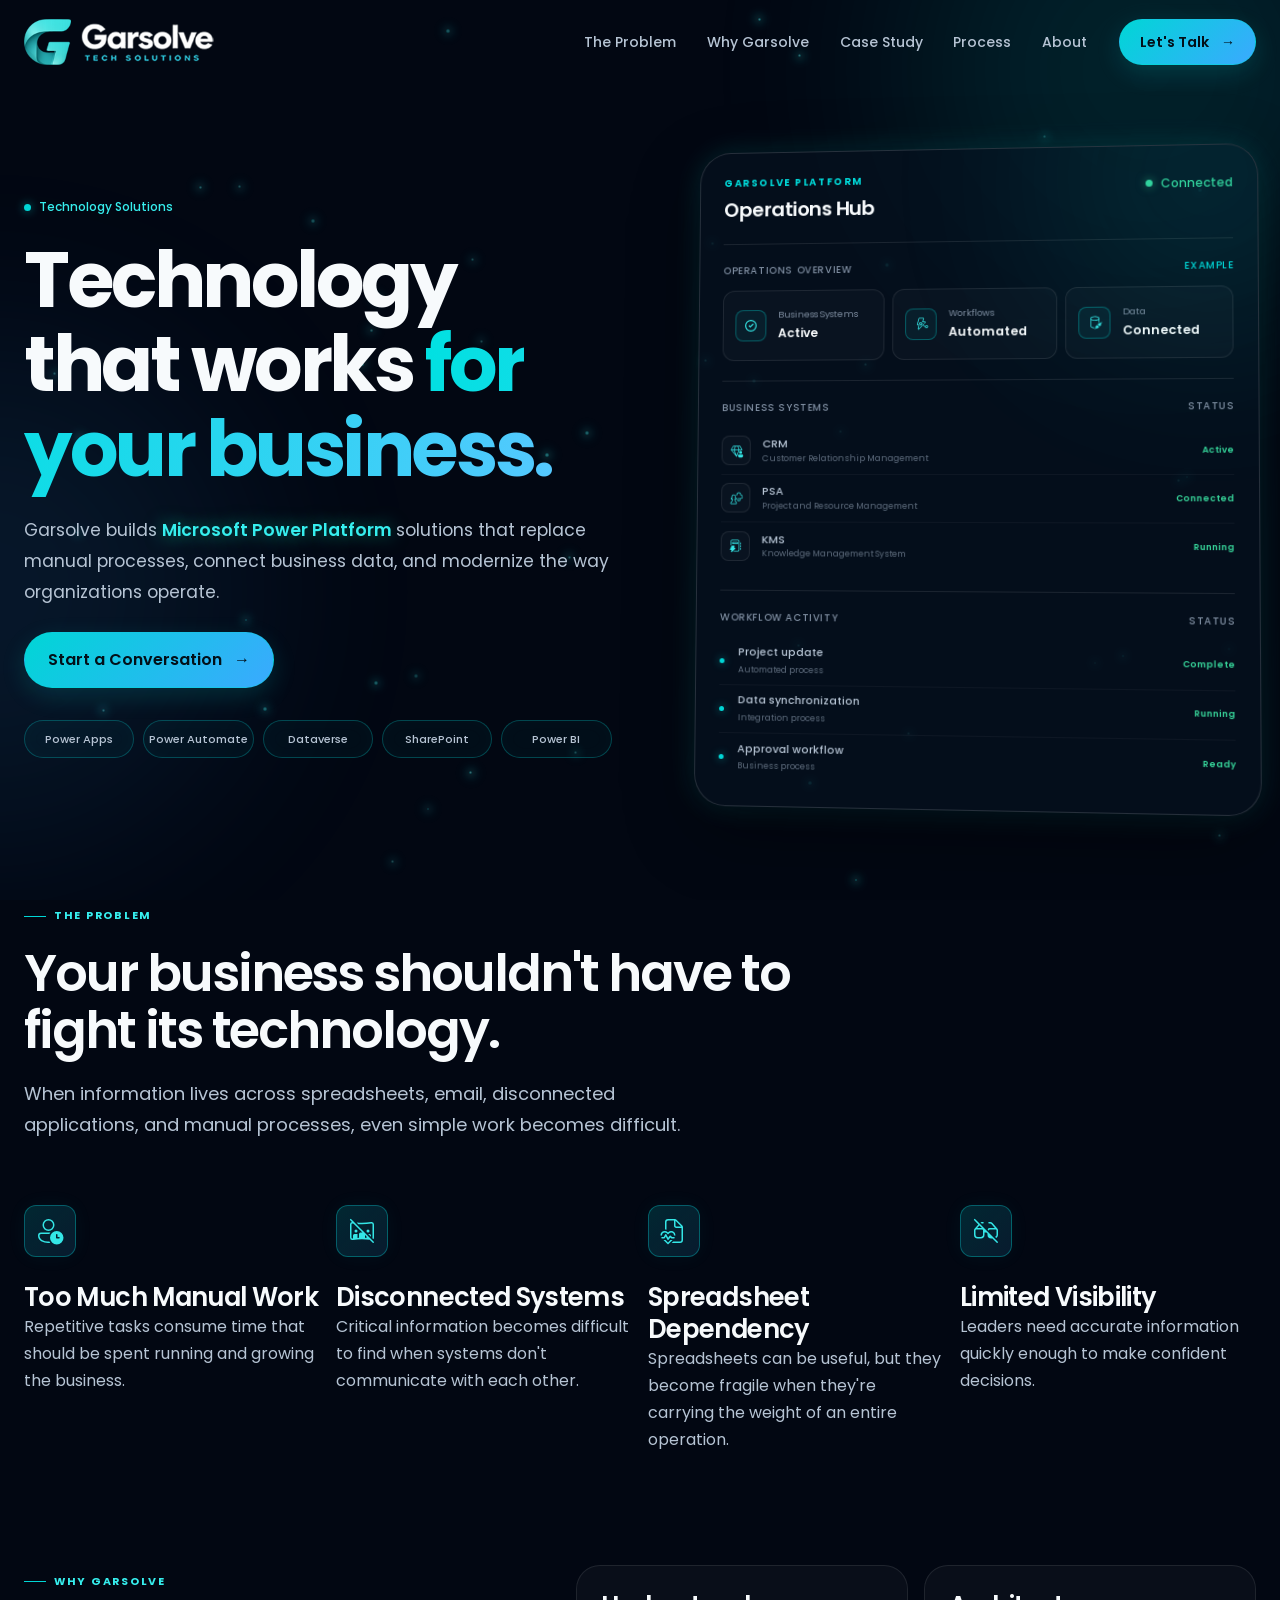
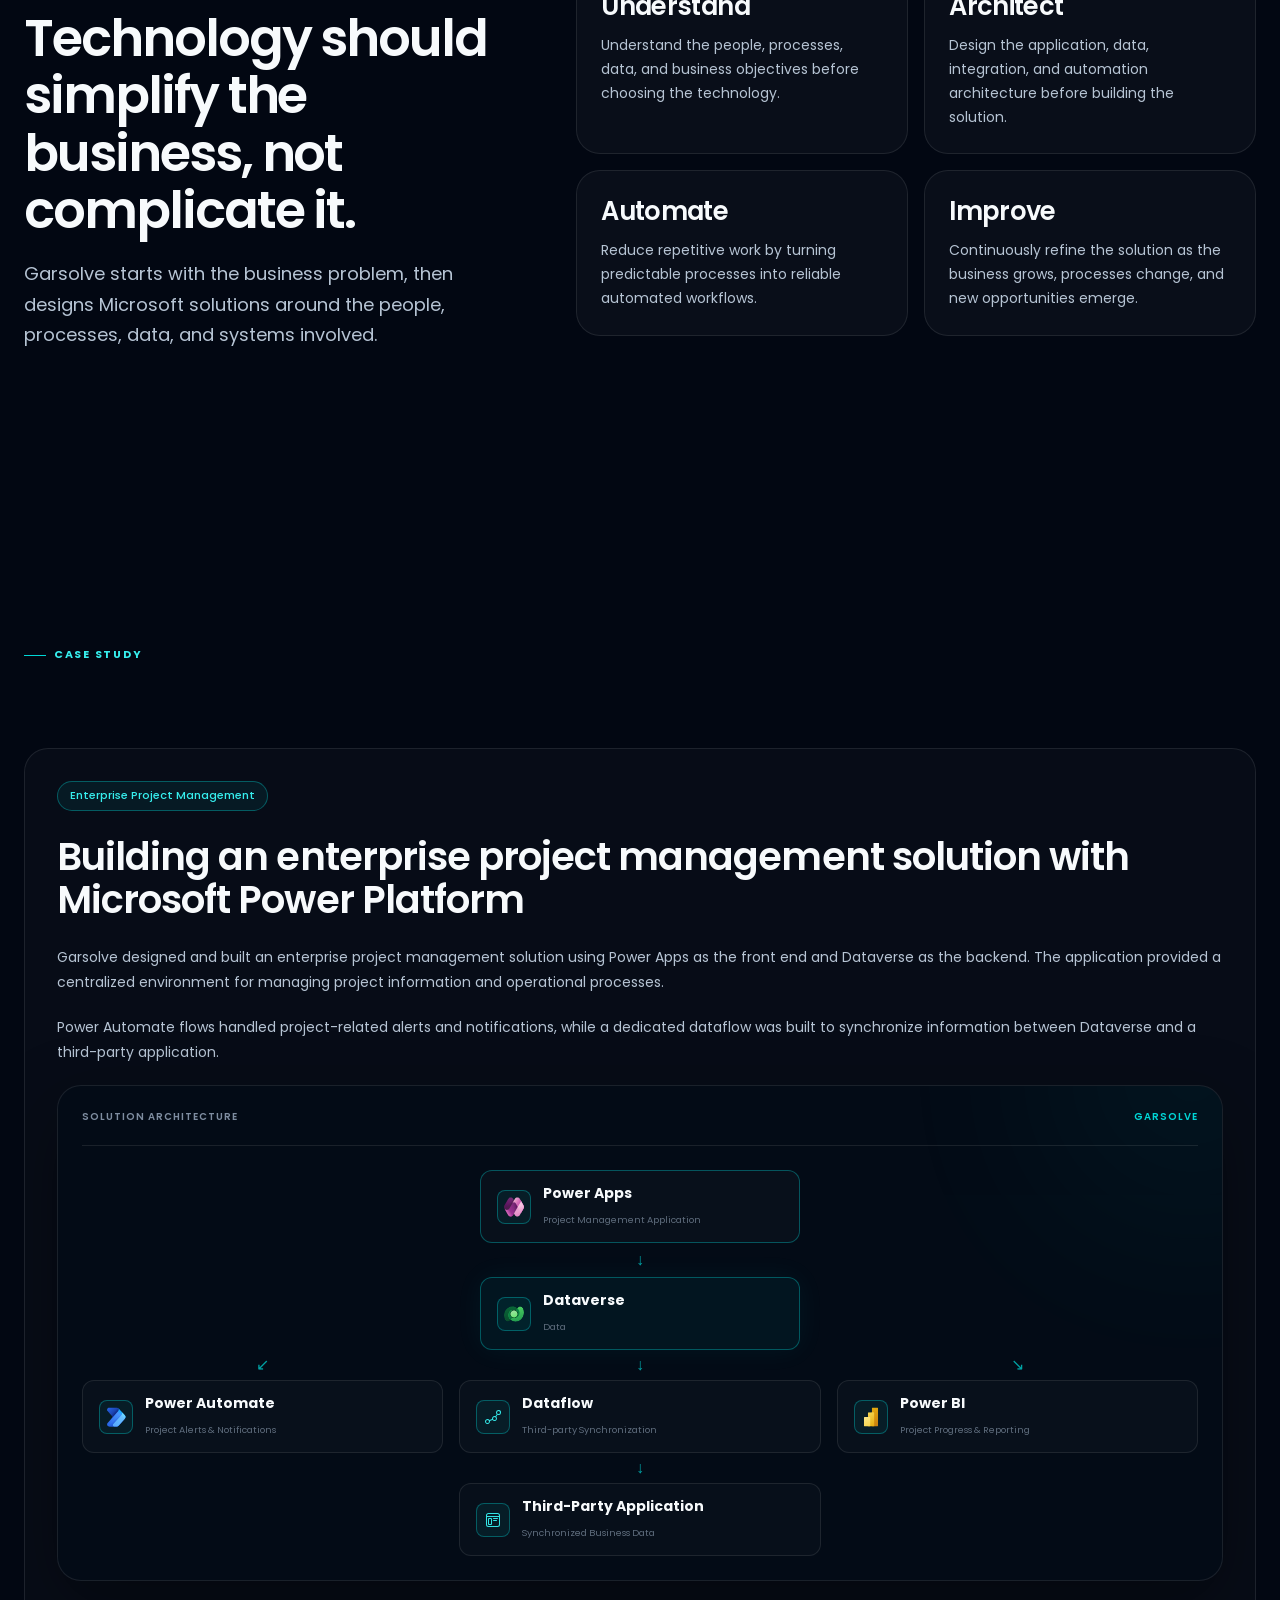
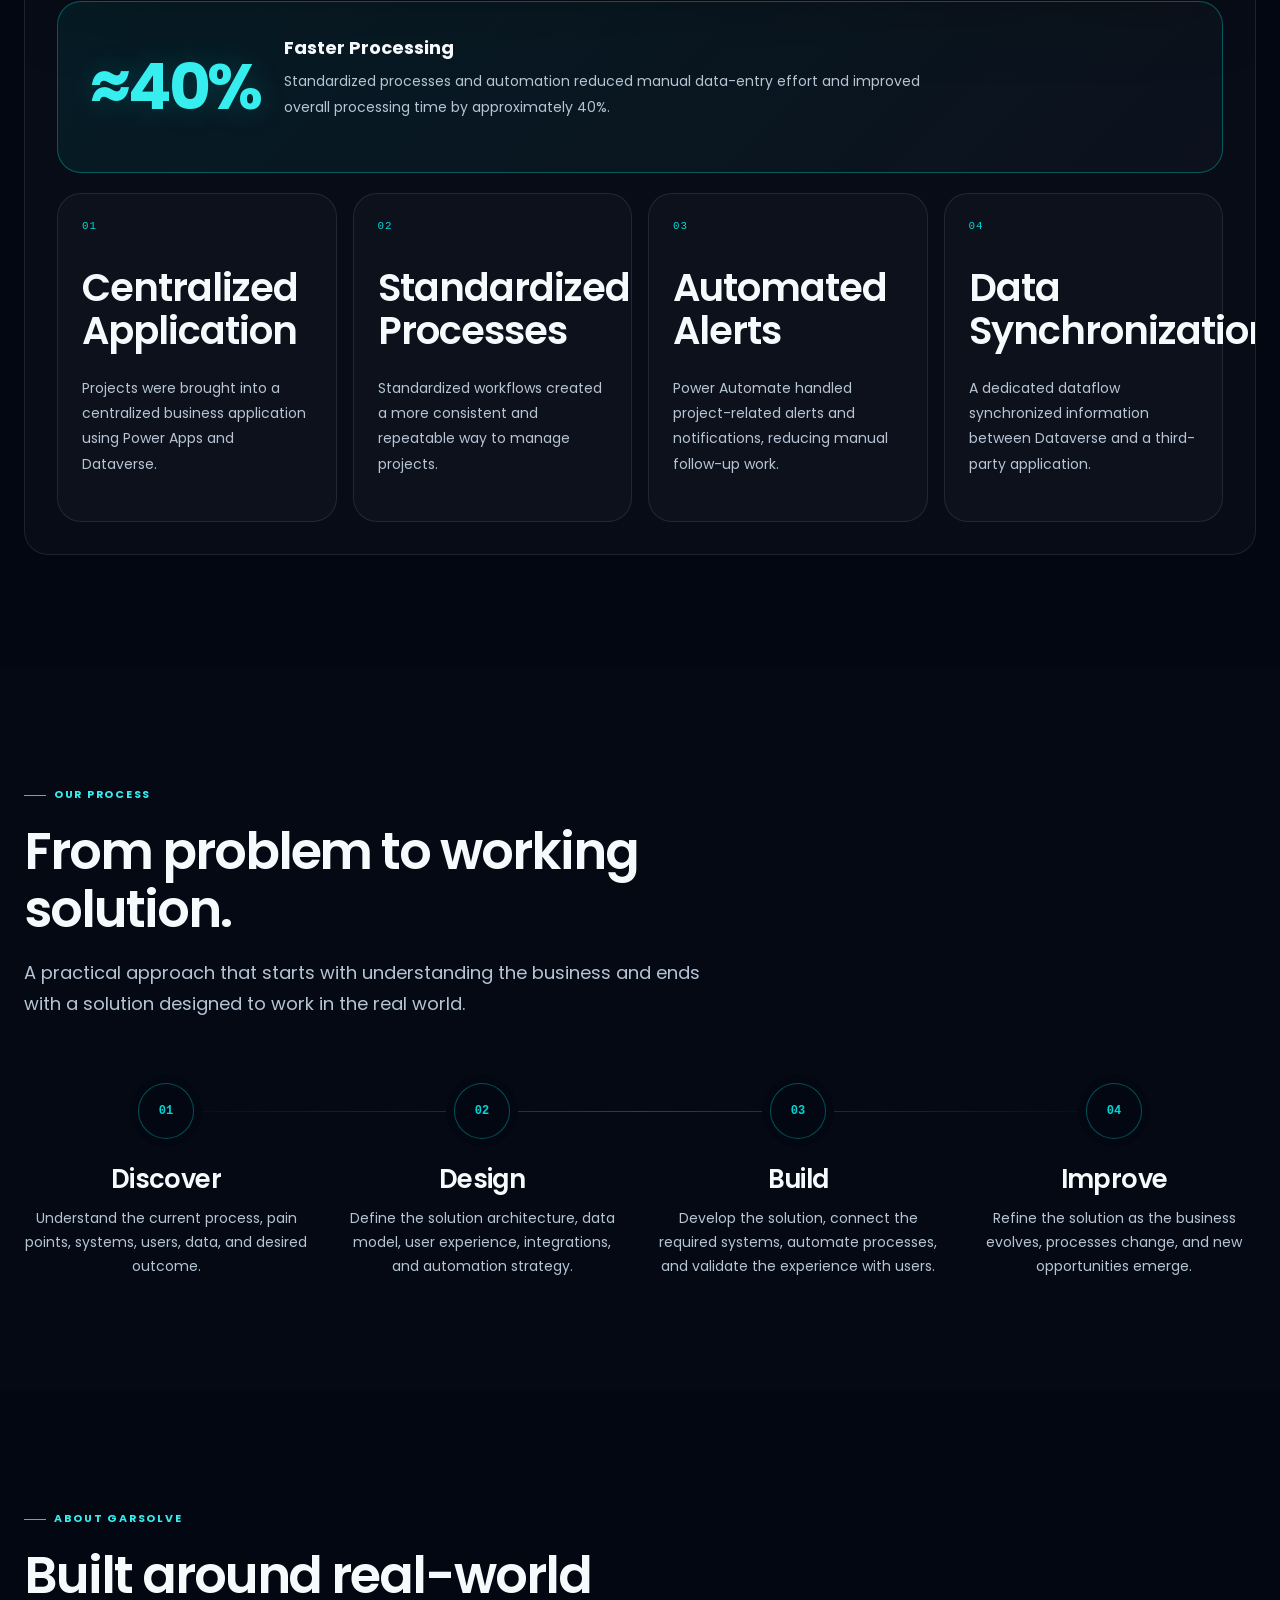
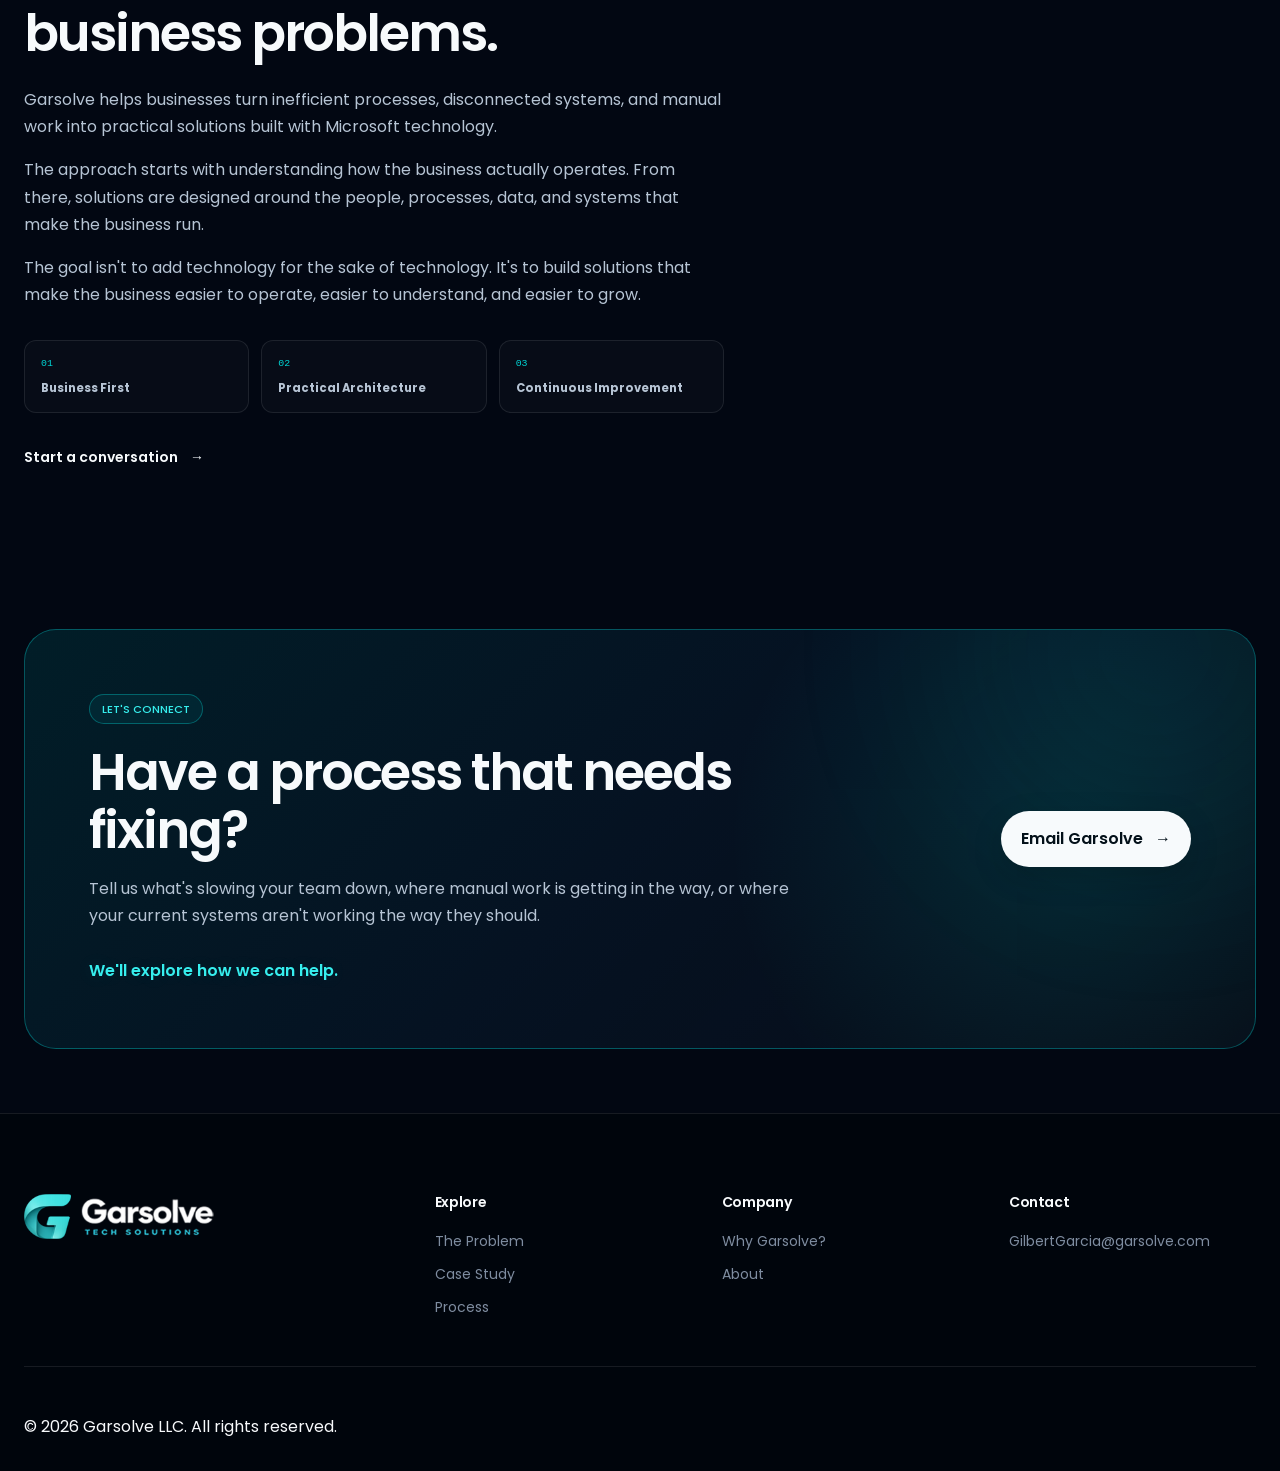
==== commit 954c8704: "Publish live site." ====
--- a/index.html
+++ b/index.html
@@ -1,401 +1,2874 @@
-<!DOCTYPE html>
-
-<html lang="en">
-<head>
-  <meta charset="UTF-8" />
-  <meta name="viewport" content="width=device-width, initial-scale=1.0" />
-  <title>Garsolve | Under Construction</title>
-
-  <link rel="preconnect" href="https://fonts.googleapis.com">
-  <link rel="preconnect" href="https://fonts.gstatic.com" crossorigin>
-  <link href="https://fonts.googleapis.com/css2?family=Poppins:wght@300;400;500;600;700;800&display=swap" rel="stylesheet">
-
-  <style>
-    /* ==========================
-   Animated Background
-========================== */
-
-#waveCanvas{
-    position:fixed;
-    inset:0;
-    width:100%;
-    height:100%;
-    z-index:-10;
-    background:
-        radial-gradient(
-            circle at center,
-            #02111f 0%,
-            #01060d 100%
-        );
-}
-
-.logo-watermark{
-    position:fixed;
-    top:50%;
-    left:50%;
-    transform:translate(-50%,-50%);
-    width:min(45vw,700px);
-    opacity:.045;
-    z-index:-9;
-    pointer-events:none;
-    filter:drop-shadow(
-        0 0 30px rgba(0,214,214,.15)
-    );
-}
-
-/* Make content float above animation */
-
-header,
-section,
-footer,
-.hero,
-.navbar{
-    position:relative;
-    z-index:2;
-}
-
-    *{
-      margin:0;
-      padding:0;
-      box-sizing:border-box;
-    }
-
-    body{
-      font-family:'Poppins',sans-serif;
-      background:#020617;
-      color:white;
-      overflow:hidden;
-      min-height:100vh;
-      display:flex;
-      align-items:center;
-      justify-content:center;
-      position:relative;
-    }
-
-    .background-glow{
-      position:absolute;
-      width:1200px;
-      height:1200px;
-      background:radial-gradient(circle, rgba(0,214,214,0.18) 0%, transparent 70%);
-      top:-35%;
-      right:-15%;
-      z-index:0;
-    }
-
-    .wave{
-      position:absolute;
-      bottom:-100px;
-      width:120%;
-      height:400px;
-      background:
-        radial-gradient(circle at center,
-        rgba(0,214,214,0.12),
-        transparent 70%);
-      transform:rotate(-6deg);
-      z-index:0;
-    }
-
-    .container{
-      position:relative;
-      z-index:2;
-      width:90%;
-      max-width:1200px;
-      padding:60px;
-      border-radius:32px;
-      background:rgba(8,15,30,0.72);
-      border:1px solid rgba(255,255,255,0.08);
-      backdrop-filter:blur(18px);
-      box-shadow:0 25px 80px rgba(0,0,0,0.45);
-      display:grid;
-      grid-template-columns:1fr 1fr;
-      gap:60px;
-      align-items:center;
-    }
-
-    .logo{
-      width:auto;
-      margin-bottom:32px;
-    }
-
-    h1{
-      font-size:72px;
-      line-height:1;
-      margin-bottom:24px;
-      font-weight:800;
-    }
-
-    .highlight{
-      color:#00D6D6;
-    }
-
-    p{
-      font-size:20px;
-      line-height:1.7;
-      color:#cbd5e1;
-      margin-bottom:36px;
-      max-width:620px;
-    }
-
-    .status{
-      display:inline-flex;
-      align-items:center;
-      gap:12px;
-      padding:12px 22px;
-      border-radius:999px;
-      background:rgba(0,214,214,0.12);
-      color:#00D6D6;
-      font-weight:600;
-      margin-bottom:28px;
-      border:1px solid rgba(0,214,214,0.2);
-    }
-
-    .dot{
-      width:10px;
-      height:10px;
-      border-radius:50%;
-      background:#00D6D6;
-      animation:pulse 1.5s infinite;
-    }
-
-    @keyframes pulse{
-      0%{opacity:0.3;transform:scale(1);}
-      50%{opacity:1;transform:scale(1.3);}
-      100%{opacity:0.3;transform:scale(1);}
-    }
-
-    .contact-card{
-      background:linear-gradient(145deg,#08111f,#0b1729);
-      border-radius:28px;
-      padding:40px;
-      border:1px solid rgba(255,255,255,0.08);
-      position:relative;
-      overflow:hidden;
-    }
-
-    .contact-card::before{
-      content:'';
-      position:absolute;
-      inset:0;
-      background:
-      radial-gradient(circle at top right,
-      rgba(0,214,214,0.18),
-      transparent 35%);
-      z-index:0;
-    }
-
-    .contact-content{
-      position:relative;
-      z-index:1;
-    }
-
-    .contact-title{
-      font-size:32px;
-      margin-bottom:30px;
-      font-weight:700;
-    }
-
-    .contact-item{
-      display:flex;
-      align-items:center;
-      gap:18px;
-      margin-bottom:26px;
-    }
-
-    .icon{
-      width:56px;
-      height:56px;
-      border-radius:18px;
-      background:linear-gradient(135deg,#00D6D6,#089B9B);
-      display:flex;
-      align-items:center;
-      justify-content:center;
-      font-size:24px;
-      flex-shrink:0;
-    }
-
-    .contact-item h3{
-      font-size:15px;
-      color:#94a3b8;
-      margin-bottom:4px;
-      font-weight:500;
-    }
-
-    .contact-item p,
-    .contact-item a{
-      font-size:18px;
-      color:white;
-      text-decoration:none;
-      margin:0;
-    }
-
-    .footer-note{
-      margin-top:30px;
-      font-size:14px;
-      color:#94a3b8;
-    }
-
-    .otter{
-      position:absolute;
-      right:-40px;
-      bottom:-20px;
-      width:280px;
-      opacity:0.08;
-      z-index:0;
-    }
-
-    @media(max-width:992px){
-
-      body{
-        overflow:auto;
-        padding:40px 0;
-      }
-
-      .container{
-        grid-template-columns:1fr;
-        padding:40px;
-      }
-
-      h1{
-        font-size:52px;
-      }
-
-      .otter{
-        display:none;
-      }
-
-    }
-
-    @media(max-width:600px){
-
-      h1{
-        font-size:42px;
-      }
-
-      p{
-        font-size:18px;
-      }
-
-      .container{
-        padding:28px;
-      }
-
-      .contact-card{
-        padding:28px;
-      }
-
-    }
-
-  </style>
-
-</head>
-
-<canvas id="waveCanvas"></canvas>
-
-<img
-    src="assets/Garsolve Tech Solutions  - White_MatteG.png"
-    class="logo-watermark"
-    alt="Garsolve"
-/>
-
-<body>
-
-  <div class="background-glow"></div>
-  <div class="wave"></div>
-
-  <div class="container">
-    
-<div>
-
-  <div class="status">
-    <div class="dot"></div>
-    Website Currently Under Construction
-  </div>
-
-  <img
-    src="assets/Garsolve Tech Solutions  - White_MatteG.png"
-    alt="Garsolve Logo"
-    class="logo"
-  />
-
-  <h1>
-    Building Something
-    <span class="highlight">Powerful.</span>
-  </h1>
-
-
-
-  <p>
-    We’re working behind the scenes to launch a premium experience that empowers businesses through scalable technology solutions.
-  </p>
-
-</div>
-
-<div class="contact-card">
-
-  <img
-    src="assets/otter-mascot.png"
-    class="otter"
-    alt="Otter Mascot"
-  />
-
-  <div class="contact-content">
-
-    <div class="contact-title">
-      Contact Garsolve
-    </div>
-
-    <div class="contact-item">
-      <div class="icon">👤</div>
-
-      <div>
-        <h3>Founder & CEO</h3>
-        <p>Gilbert Garcia</p>
-      </div>
-    </div>
-
-    <div class="contact-item">
-      <div class="icon">📞</div>
-
-      <div>
-        <h3>Phone</h3>
-        <a href="tel:14808861568">
-          (480) 886-1568
-        </a>
-      </div>
-    </div>
-
-    <div class="contact-item">
-      <div class="icon">✉️</div>
-
-      <div>
-        <h3>Email</h3>
-        <a href="mailto:GilbertGarcia@garsolve.com">
-          GilbertGarcia@garsolve.com
-        </a>
-      </div>
-    </div>
-
-    <div class="contact-item">
-      <div class="icon">🌐</div>
-
-      <div>
-        <h3>Website</h3>
-        <a href="https://www.garsolve.com">
-          www.garsolve.com
-        </a>
-      </div>
-    </div>
-
-    <div class="footer-note">
-      © 2026 Garsolve LLC. All rights reserved.
-    </div>
-
-  </div>
-
-</div>
-```
-
-  </div>
-
-</body>
-</html>
+<!DOCTYPE html>
+<html lang="en">
+
+<head>
+
+    <!-- =====================================================
+         DOCUMENT
+    ====================================================== -->
+
+    <meta charset="UTF-8">
+
+    <meta
+        name="viewport"
+        content="width=device-width, initial-scale=1.0"
+    >
+
+    <meta
+        name="description"
+        content="Garsolve provides technology solutions, Power Platform development, business automation, data integration, and custom business applications."
+    >
+
+    <meta
+        name="theme-color"
+        content="#050e19"
+    >
+
+    <meta
+        name="robots"
+        content="index, follow"
+    >
+
+    <link
+        rel="canonical"
+        href="https://garsolve.com/"
+    >
+
+    <script type="application/ld+json">
+    {
+        "@context": "https://schema.org",
+        "@type": "ProfessionalService",
+        "name": "Garsolve LLC",
+        "url": "https://garsolve.com/",
+        "email": "GilbertGarcia@garsolve.com",
+        "telephone": "+1-480-886-1568",
+        "areaServed": "Arizona"
+    }
+    </script>
+
+    <meta
+        property="og:title"
+        content="Garsolve | Technology Solutions"
+    >
+
+    <meta
+        property="og:description"
+        content="Business applications, automation, systems integration, and technology consulting built around the way your business works."
+    >
+
+    <meta
+        property="og:type"
+        content="website"
+    >
+
+    <meta
+        property="og:url"
+        content="https://garsolve.com/"
+    >
+
+    <meta
+        property="og:image"
+        content="https://garsolve.com/assets/images/garsolve-social.png"
+    >
+
+    <meta
+        name="twitter:card"
+        content="summary"
+    >
+
+    <meta
+        name="twitter:title"
+        content="Garsolve | Technology Solutions"
+    >
+
+    <meta
+        name="twitter:description"
+        content="Business applications, automation, systems integration, and technology consulting."
+    >
+
+    <meta
+        name="author"
+        content="Garsolve LLC"
+    >
+
+    <meta
+        name="robots"
+        content="index, follow"
+    >
+
+    <title>
+        Garsolve | Technology Solutions
+    </title>
+
+
+    <!-- =====================================================
+         FAVICON
+    ====================================================== -->
+
+    <link
+        rel="icon"
+        type="image/svg+xml"
+        href="assets/logo/garsolve-mark.svg"
+    >
+
+
+    <!-- =====================================================
+         FONT
+    ====================================================== -->
+
+    <link
+        rel="preconnect"
+        href="https://fonts.googleapis.com"
+    >
+
+    <link
+        rel="preconnect"
+        href="https://fonts.gstatic.com"
+        crossorigin
+    >
+
+    <link
+        href="https://fonts.googleapis.com/css2?family=Poppins:wght@300;400;500;600;700;800&display=swap"
+        rel="stylesheet"
+    >
+
+
+    <!-- =====================================================
+         CSS
+    ====================================================== -->
+
+    <link
+        rel="stylesheet"
+        href="css/variables.css"
+    >
+
+    <link
+        rel="stylesheet"
+        href="css/reset.css"
+    >
+
+    <link
+        rel="stylesheet"
+        href="css/typography.css"
+    >
+
+    <link
+        rel="stylesheet"
+        href="css/layout.css"
+    >
+
+    <link
+        rel="stylesheet"
+        href="css/components.css"
+    >
+
+    <link
+        rel="stylesheet"
+        href="css/animations.css"
+    >
+
+    <link
+        rel="stylesheet"
+        href="css/responsive.css"
+    >
+
+</head>
+
+
+<body>
+
+
+    <!-- =====================================================
+         BACKGROUND
+    ====================================================== -->
+
+    <div
+        class="site-background"
+        aria-hidden="true"
+    >
+
+        <div
+            id="particleField"
+            class="particle-field"
+            aria-hidden="true"
+        ></div>
+
+
+        <div
+            class="background-orb background-orb--one"
+        ></div>
+
+
+        <div
+            class="background-orb background-orb--two"
+        ></div>
+
+    </div>
+
+
+
+    <!-- =====================================================
+         HEADER
+    ====================================================== -->
+
+    <header
+        class="site-header"
+        id="siteHeader"
+    >
+
+        <div class="container">
+
+            <nav
+                class="navigation"
+                aria-label="Primary navigation"
+            >
+
+
+                <!-- BRAND -->
+
+                <a
+                    href="#top"
+                    class="brand"
+                    aria-label="Garsolve home"
+                >
+
+                    <img
+                        src="assets/logo/garsolve-light.svg"
+                        alt="Garsolve Technology Solutions"
+                        class="brand__logo brand__logo--desktop"
+                    >
+
+                    <img
+                        src="assets/logo/garsolve-mark.svg"
+                        alt=""
+                        aria-hidden="true"
+                        class="brand__logo brand__logo--mobile"
+                    >
+
+                </a>
+
+
+
+                <!-- NAVIGATION -->
+
+                <div
+                    class="navigation__links"
+                    id="primaryNavigation"
+                >
+                    <a
+                    href="#the-problem"
+                    class="navigation__link"
+                    >
+                    The Problem
+                    </a>
+
+                    <a
+                    href="#why-garsolve"
+                    class="navigation__link"
+                    >
+                    Why Garsolve
+                    </a>
+
+                    <a
+                        href="#case-study"
+                        class="navigation__link"
+                    >
+                        Case Study
+                    </a>
+
+                    <a
+                        href="#process"
+                        class="navigation__link"
+                    >
+                        Process
+                    </a>
+
+                    <a
+                        href="#about"
+                        class="navigation__link"
+                    >
+                        About
+                    </a>
+
+
+
+                </div>
+
+
+
+                <!-- DESKTOP CTA -->
+
+                <a
+                    href="#contact"
+                    class="button button--primary navigation__cta"
+                >
+
+                    Let's Talk
+
+                    <span
+                        class="button__arrow"
+                        aria-hidden="true"
+                    >
+                        →
+                    </span>
+
+                </a>
+
+
+
+                <!-- MOBILE MENU -->
+
+                <button
+                    type="button"
+                    class="navigation__toggle"
+                    id="navigationToggle"
+                    aria-label="Open navigation menu"
+                    aria-expanded="false"
+                    aria-controls="primaryNavigation"
+                >
+
+                    <span></span>
+                    <span></span>
+                    <span></span>
+
+                </button>
+
+            </nav>
+
+        </div>
+
+    </header>
+
+
+
+    <!-- =====================================================
+         MAIN
+    ====================================================== -->
+
+    <main id="top">
+
+
+        <!-- =================================================
+             HERO
+        ================================================== -->
+
+        <section
+            class="hero section"
+            id="hero"
+        >
+
+            <div class="container">
+
+                <div class="hero__grid">
+
+
+                    <!-- HERO CONTENT -->
+
+                    <div class="hero__content">
+
+                        <div class="hero__eyebrow">
+
+                            <span
+                                class="status status--primary"
+                            >
+
+                                <span
+                                    class="status__dot"
+                                ></span>
+
+                                Technology Solutions
+
+                            </span>
+
+                        </div>
+
+
+                        <h1 class="hero__title">
+
+                            Technology that works
+
+                            <span class="text-gradient">
+                                for your business.
+                            </span>
+
+                        </h1>
+                        <br>
+
+
+                        <p class="hero__description">
+
+                            Garsolve builds
+                            <strong class="hero__highlight">
+                                Microsoft Power Platform
+                            </strong>
+                            solutions that replace manual processes,
+                            connect business data, and modernize the way
+                            organizations operate.
+                        
+                        </p>
+                        <br>
+
+                        <div class="hero__actions">
+
+                            <a
+                                href="#contact"
+                                class="button button--primary button--large"
+                            >
+
+                                Start a Conversation
+
+                                <span
+                                    class="button__arrow"
+                                    aria-hidden="true"
+                                >
+                                    →
+                                </span>
+
+                            </a>
+
+
+                            <!--<a
+                                href="#services"
+                                class="button button--ghost button--large"
+                            >
+
+                                Explore Services
+
+                            </a>-->
+
+                        </div>
+
+
+                        <div class="hero__trust">
+
+                            <span
+                                class="hero__trust-pill"
+                                data-brand="power-apps"
+                            >
+                                Power Apps
+                            </span>
+                        
+                            <span
+                                class="hero__trust-pill"
+                                data-brand="power-automate"
+                            >
+                                Power Automate
+                            </span>
+                        
+                            <span
+                                class="hero__trust-pill"
+                                data-brand="dataverse"
+                            >
+                                Dataverse
+                            </span>
+                        
+                            <span
+                                class="hero__trust-pill"
+                                data-brand="sharepoint"
+                            >
+                                SharePoint
+                            </span>
+                        
+                            <span
+                                class="hero__trust-pill"
+                                data-brand="power-bi"
+                            >
+                                Power BI
+                            </span>
+                        
+                        </div>
+
+                    </div>
+
+
+
+                    <!-- HERO DASHBOARD -->
+
+                    <div
+                        class="hero__visual"
+                        data-reveal="right"
+                    >
+
+                        <div class="dashboard-card">
+
+
+                            <!-- DASHBOARD HEADER -->
+
+                            <div
+                                class="dashboard-card__header"
+                            >
+
+                                <div
+                                    class="dashboard-card__identity"
+                                >
+
+                                   
+
+                                    <div>
+
+                                        <span
+                                            class="dashboard-card__eyebrow"
+                                        >
+                                            GARSOLVE PLATFORM
+                                        </span>
+
+                                        <h2>
+                                            Operations Hub
+                                        </h2>
+
+                                        <!--<small class="dashboard-card__note">
+                                            Illustrative business platform
+                                        </small>-->
+
+                                    </div>
+
+                                </div>
+
+
+                                <div
+                                    class="dashboard-status"
+                                >
+
+                                    <span
+                                        class="status status--success"
+                                    >
+
+                                        <span
+                                            class="status__dot"
+                                        ></span>
+
+                                        Connected
+
+                                    </span>
+
+                                </div>
+
+                            </div>
+
+
+
+                            <!-- DASHBOARD OVERVIEW -->
+
+                            <div
+                                class="dashboard-overview"
+                            >
+
+                                <div
+                                    class="dashboard-overview__header"
+                                >
+
+                                    <span>
+                                        Operations Overview
+                                    </span>
+
+                                    <span
+                                        class="dashboard-overview__period"
+                                    >
+                                        Example
+                                    </span>
+
+                                </div>
+
+
+                                <div
+                                    class="dashboard-overview__grid"
+                                >
+
+                                    <div
+                                        class="dashboard-stat"
+                                    >
+
+                                        <div
+                                            class="dashboard-stat__icon"
+                                        >
+                                        <svg xmlns='http://www.w3.org/2000/svg' 
+                                        width='12px' 
+                                        height='12px' 
+                                        viewBox='0 0 20 20' 
+                                        fill='#34e6e6' 
+                                        stroke='none' 
+                                        stroke-width='0' 
+                                        stroke-linecap='round' 
+                                        stroke-linejoin='round'>
+                                        <path d='M10 0a10 10 0 1 0 0 20 10 10 0 0 0 0-20ZM2 10a8 8 0 1 1 16 0 8 8 0 0 1-16 0Zm12.2-3.2a1 1 0 0 1 0 1.4l-4.5 4.5a1 1 0 0 1-1.4 0l-2-2a1 1 0 0 1 1.4-1.4L9 10.58l3.8-3.8a1 1 0 0 1 1.4 0Z'/>
+                                        </svg>
+                                        </div>
+
+                                        <div
+                                            class="dashboard-stat__content"
+                                        >
+
+                                            <span>
+                                                Business Systems
+                                            </span>
+
+                                            <strong>
+                                                Active
+                                            </strong>
+
+                                        </div>
+
+                                    </div>
+
+
+                                    <div
+                                        class="dashboard-stat"
+                                    >
+
+                                        <div
+                                            class="dashboard-stat__icon"
+                                        >
+                                        <svg xmlns='http://www.w3.org/2000/svg' 
+                                        width='15px' 
+                                        height='15px' 
+                                        viewBox='0 0 20 20' 
+                                        fill='#34e6e6' 
+                                        stroke='none' 
+                                        stroke-width='0' 
+                                        stroke-linecap='round' 
+                                        stroke-linejoin='round'>
+                                        <path d='M6.2 2.77C6.31 2.31 6.73 2 7.2 2h5.25c.73 0 1.24.71 1.01 1.4L12.2 7h2.56c.95 0 1.4 1.14.77 1.81L14 10.38a2.5 2.5 0 0 0-.63-.79l1.44-1.46a.06.06 0 0 0 .01-.03v-.05a.08.08 0 0 0-.03-.03L14.77 8H11.5a.5.5 0 0 1-.47-.67l1.5-4.25a.06.06 0 0 0-.07-.08H7.21a.06.06 0 0 0-.06.05L4.9 10.92c0 .04.02.08.06.08h1.21a3 3 0 0 0 1 1.38l-1.14 4.54v.04l.03.03.04.01h.01l.03-.02 4.2-4.3c.34-.17.65-.4.9-.68h.18l.25.76-4.81 4.91c-.76.79-2.06.06-1.8-1L6.23 12H4.96c-.7 0-1.21-.68-1.02-1.36L6.2 2.77Zm12.52 12.25A2.01 2.01 0 0 1 17 16a2 2 0 0 1-2-2h-.78a1.5 1.5 0 0 1-1.41-1l-.01-.03-.55-1.63a.5.5 0 0 0-.47-.34h-1.05a2 2 0 1 1 .27-1h.78c.64 0 1.22.41 1.42 1.03l.55 1.63c.06.2.26.34.47.34h1.05a2 2 0 1 1 3.45 2.02ZM17 15a1 1 0 0 0 1-1v-.05a1 1 0 0 0-2 .05v.02a1 1 0 0 0 1 .98Zm-8-4a1 1 0 1 0 0-2 1 1 0 0 0 0 2Z'/>
+                                        </svg>
+                                        </div>
+
+                                        <div
+                                            class="dashboard-stat__content"
+                                        >
+
+                                            <span>
+                                                Workflows
+                                            </span>
+
+                                            <strong>
+                                                Automated
+                                            </strong>
+
+                                        </div>
+
+                                    </div>
+
+
+                                    <div
+                                        class="dashboard-stat"
+                                    >
+
+                                        <div
+                                            class="dashboard-stat__icon"
+                                        >
+                                        <svg xmlns='http://www.w3.org/2000/svg' 
+                                        width='15px' 
+                                        height='15px' 
+                                        viewBox='0 0 20 20' 
+                                        fill='#34e6e6' 
+                                        stroke='none' 
+                                        stroke-width='0' 
+                                        stroke-linecap='round' 
+                                        stroke-linejoin='round'>
+                                        <path d='M4 5c0-1 .88-1.76 1.9-2.22 1.3-.54 2.7-.8 4.1-.78 1.4-.03 2.8.24 4.1.78C15.13 3.24 16 3.99 16 5v5.1a2.97 2.97 0 0 0-1 .27V6.7c-.28.2-.58.38-.9.52-1.3.54-2.7.8-4.1.78-1.4.03-2.8-.24-4.1-.78A4.92 4.92 0 0 1 5 6.7V15c0 .37.36.87 1.32 1.31A9.2 9.2 0 0 0 10 17h.02a3 3 0 0 0 .04.16l-.76.77a1.5 1.5 0 0 0-.06.06 10.18 10.18 0 0 1-3.34-.77C4.87 16.75 4 16.01 4 15V5Zm1 0c0 .37.36.87 1.32 1.31A9.2 9.2 0 0 0 10 7a9.2 9.2 0 0 0 3.68-.69C14.64 5.87 15 5.37 15 5c0-.37-.36-.88-1.32-1.31A9.2 9.2 0 0 0 10 3a9.2 9.2 0 0 0-3.68.69C5.36 4.12 5 4.63 5 5Zm14.2 5.85a.5.5 0 1 0-.7-.7l-1.2 1.18a.64.64 0 0 0-.03.05 2 2 0 0 0-2.44.3l-.6.6a.98.98 0 0 0 0 1.4l1.45 1.43a.98.98 0 0 0 1.38 0l.6-.6a2 2 0 0 0 .3-2.44.36.36 0 0 0 .06-.03l1.18-1.19Zm-5.67 3.53a.98.98 0 0 0-1.39 0l-.6.6a2 2 0 0 0-.3 2.43.42.42 0 0 0-.05.04L10 18.63a.5.5 0 0 0 .7.7l1.19-1.18a.5.5 0 0 0 .03-.05 2 2 0 0 0 2.44-.3l.6-.6a.98.98 0 0 0 0-1.39l-1.44-1.44Z'/>
+                                        </svg>
+                                        </div>
+
+                                        <div
+                                            class="dashboard-stat__content"
+                                        >
+
+                                            <span>
+                                                Data
+                                            </span>
+
+                                            <strong>
+                                                Connected
+                                            </strong>
+
+                                        </div>
+
+                                    </div>
+
+                                </div>
+
+                            </div>
+
+
+
+                            <!-- BUSINESS SYSTEMS -->
+
+                            <div
+                                class="dashboard-systems"
+                            >
+
+                                <div
+                                    class="dashboard-section-heading"
+                                >
+
+                                    <span>
+                                        Business Systems
+                                    </span>
+
+                                    <span>
+                                        Status
+                                    </span>
+
+                                </div>
+
+
+                                <div
+                                    class="dashboard-system-row"
+                                >
+
+                                    <div
+                                        class="dashboard-system"
+                                    >
+
+                                        <span
+                                            class="dashboard-system__icon"
+                                        >
+                                        <svg xmlns='http://www.w3.org/2000/svg' 
+                                        width='15px' 
+                                        height='15px' 
+                                        viewBox='0 0 20 20' 
+                                        fill='#34e6e6' 
+                                        stroke='none' 
+                                        stroke-width='0' 
+                                        stroke-linecap='round' 
+                                        stroke-linejoin='round'>
+                                        <path d='M5.5 3a.5.5 0 0 0-.43.24l-3 5a.5.5 0 0 0 .05.58l7.49 9a.5.5 0 0 0 .86-.13L13.84 9h3.9l.14-.18a.5.5 0 0 0 .05-.58l-3-5A.5.5 0 0 0 14.5 3h-9Zm7.27 6L10 16.12 7.23 9h5.54ZM3.38 8l2.4-4h1.98l-1.6 4H3.38Zm2.78 1 2.26 5.83L3.57 9h2.59Zm1.08-1 1.6-4h2.32l1.6 4H7.24Zm6.6 0-1.6-4h1.98l2.4 4h-2.78Zm1.66 6a2 2 0 1 0 0-4 2 2 0 0 0 0 4Zm0 5c2.5 0 3.5-1.25 3.5-2.5 0-.83-.67-1.5-1.5-1.5h-4c-.83 0-1.5.67-1.5 1.5 0 1.25 1 2.5 3.5 2.5Z'/>
+                                        </svg>
+                                        </span>
+
+                                        <div>
+
+                                            <strong>
+                                                CRM
+                                            </strong>
+
+                                            <small>
+                                                Customer Relationship Management
+                                            </small>
+
+                                        </div>
+
+                                    </div>
+
+                                    <span
+                                        class="system-status system-status--active"
+                                    >
+                                        Active
+                                    </span>
+
+                                </div>
+
+
+                                <div
+                                    class="dashboard-system-row"
+                                >
+
+                                    <div
+                                        class="dashboard-system"
+                                    >
+
+                                        <span
+                                            class="dashboard-system__icon"
+                                        >
+                                        <svg xmlns='http://www.w3.org/2000/svg' 
+                                        width='15px' 
+                                        height='15px' 
+                                        viewBox='0 0 20 20' 
+                                        fill='#34e6e6' 
+                                        stroke='none' 
+                                        stroke-width='0' 
+                                        stroke-linecap='round' 
+                                        stroke-linejoin='round'>
+                                        <path d='M13.5 3a2 2 0 0 0-1.96 2.4.5.5 0 0 1-.54.6 2 2 0 0 0-.92.22 4 4 0 0 0-.55-.83c.3-.17.62-.29.97-.35V5a3 3 0 1 1 6 0v.04a3 3 0 1 1-1.14 5.9l.22.9a1.75 1.75 0 0 1-1.7 2.16h-.76a1.75 1.75 0 0 1-1.7-2.16l.45-1.86a.5.5 0 1 1 .97.24l-.45 1.85c-.12.47.24.93.73.93h.76c.49 0 .84-.45.73-.93l-.45-1.85a.5.5 0 0 1 .76-.54A2 2 0 1 0 15.96 6a.5.5 0 0 1-.5-.6A2 2 0 0 0 13.5 3Zm-9 5a2 2 0 1 1 3.6 1.2.5.5 0 0 0 .4.8H9a.5.5 0 0 1 0 1H7.9a.5.5 0 0 0-.5.56 6.86 6.86 0 0 0 2.34 4.5c.17.15.26.33.26.49 0 .25-.2.45-.45.45h-6.1a.45.45 0 0 1-.45-.45c0-.16.09-.34.26-.49a6.86 6.86 0 0 0 2.34-4.5.5.5 0 0 0-.5-.56H4a.5.5 0 0 1 0-1h.5a.5.5 0 0 0 .4-.8c-.25-.33-.4-.75-.4-1.2Zm2-3a3 3 0 0 0-2.82 4.03A1.5 1.5 0 0 0 4 12h.52a5.76 5.76 0 0 1-1.9 3.3c-.35.28-.62.73-.62 1.25 0 .8.65 1.45 1.45 1.45h6.1c.8 0 1.45-.65 1.45-1.45 0-.52-.27-.97-.62-1.26A5.76 5.76 0 0 1 8.48 12H9a1.5 1.5 0 0 0 .32-2.97A3 3 0 0 0 6.5 5Z'/>
+                                        </svg>
+                                        </span>
+
+                                        <div>
+
+                                            <strong>
+                                                PSA
+                                            </strong>
+
+                                            <small>
+                                                Project and Resource Management
+                                            </small>
+
+                                        </div>
+
+                                    </div>
+
+                                    <span
+                                        class="system-status system-status--active"
+                                    >
+                                        Connected
+                                    </span>
+
+                                </div>
+
+
+                                <div
+                                    class="dashboard-system-row"
+                                >
+
+                                    <div
+                                        class="dashboard-system"
+                                    >
+
+                                        <span
+                                            class="dashboard-system__icon"
+                                        >
+                                        <svg xmlns='http://www.w3.org/2000/svg' 
+                                        width='15px' 
+                                        height='15px' 
+                                        viewBox='0 0 20 20' 
+                                        fill='#34e6e6' 
+                                        stroke='none' 
+                                        stroke-width='0' stroke-linecap='round' stroke-linejoin='round'><path d='M5.5 5a.5.5 0 0 0-.5.5v2c0 .28.22.5.5.5h7a.5.5 0 0 0 .5-.5v-2a.5.5 0 0 0-.5-.5h-7ZM6 7V6h6v1H6ZM3 4c0-1.1.9-2 2-2h8a2 2 0 0 1 2 2v12a2 2 0 0 1-2 2H6.86l1.07-1H13a1 1 0 0 0 1-1V4a1 1 0 0 0-1-1H5a1 1 0 0 0-1 1v5.12a1.5 1.5 0 0 0-.8.8l-.2.48V4Zm13 2h.5c.28 0 .5.22.5.5V8a.5.5 0 0 1-.5.5H16V6Zm.5 3.5H16V12h.5a.5.5 0 0 0 .5-.5V10a.5.5 0 0 0-.5-.5ZM16 13h.5c.28 0 .5.22.5.5V15a.5.5 0 0 1-.5.5H16V13ZM2.5 16h1.75l-.59 2.36c-.12.48.46.83.83.49l4.87-4.55a.75.75 0 0 0-.51-1.3h-1.1l.78-2.34a.5.5 0 0 0-.47-.66H4.59a.5.5 0 0 0-.47.3l-2.08 5c-.14.34.1.7.46.7Z'/>
+                                        </svg>
+                                        </span>
+
+                                        <div>
+
+                                            <strong>
+                                                KMS
+                                            </strong>
+
+                                            <small>
+                                                Knowledge Management System
+                                            </small>
+
+                                        </div>
+
+                                    </div>
+
+                                    <span
+                                        class="system-status system-status--active"
+                                    >
+                                        Running
+                                    </span>
+
+                                </div>
+
+                            </div>
+
+
+
+                            <!-- WORKFLOW -->
+
+                            <div
+                                class="dashboard-workflow"
+                            >
+
+                                <div
+                                    class="dashboard-section-heading"
+                                >
+
+                                    <span>
+                                        Workflow Activity
+                                    </span>
+
+                                    <span>
+                                        Status
+                                    </span>
+
+                                </div>
+
+
+                                <div
+                                    class="workflow-item"
+                                >
+
+                                    <div
+                                        class="workflow-item__marker"
+                                    ></div>
+
+                                    <div
+                                        class="workflow-item__content"
+                                    >
+
+                                        <strong>
+                                            Project update
+                                        </strong>
+
+                                        <span>
+                                            Automated process
+                                        </span>
+
+                                    </div>
+
+                                    <span
+                                        class="workflow-item__status"
+                                    >
+                                        Complete
+                                    </span>
+
+                                </div>
+
+
+                                <div
+                                    class="workflow-item"
+                                >
+
+                                    <div
+                                        class="workflow-item__marker"
+                                    ></div>
+
+                                    <div
+                                        class="workflow-item__content"
+                                    >
+
+                                        <strong>
+                                            Data synchronization
+                                        </strong>
+
+                                        <span>
+                                            Integration process
+                                        </span>
+
+                                    </div>
+
+                                    <span
+                                        class="workflow-item__status"
+                                    >
+                                        Running
+                                    </span>
+
+                                </div>
+
+
+                                <div
+                                    class="workflow-item"
+                                >
+
+                                    <div
+                                        class="workflow-item__marker"
+                                    ></div>
+
+                                    <div
+                                        class="workflow-item__content"
+                                    >
+
+                                        <strong>
+                                            Approval workflow
+                                        </strong>
+
+                                        <span>
+                                            Business process
+                                        </span>
+
+                                    </div>
+
+                                    <span
+                                        class="workflow-item__status"
+                                    >
+                                        Ready
+                                    </span>
+
+                                </div>
+
+                            </div>
+
+
+                            <div
+                                class="dashboard-card__glow"
+                                aria-hidden="true"
+                            ></div>
+
+                        </div>
+
+                    </div>
+
+                </div>
+
+            </div>
+
+        </section>
+
+
+
+        <!-- =================================================
+             The Problem
+        ================================================== -->
+
+        <section
+            class="Problem"
+            id="the-problem"
+        >
+
+            <div class="container">
+
+
+                <div
+                    class="section-heading"
+                    data-reveal
+                >
+
+                    <span
+                        class="section-heading__eyebrow"
+                    >
+                        THE PROBLEM
+                    </span>
+
+
+                    <h2>
+
+                        Your business shouldn't
+                        have to fight its technology.
+
+                    </h2>
+
+
+                    <p>
+
+                        When information lives across spreadsheets,
+                        email, disconnected applications, and manual
+                        processes, even simple work becomes difficult.
+
+                    </p>
+
+                </div>
+
+
+                <div
+                    class="challenge-grid reveal-stagger"
+                >
+
+                    <article
+                        class="challenge-card"
+                    >
+
+                        <div class="icon-box">
+                        <svg xmlns='http://www.w3.org/2000/svg' 
+                            width='30px' 
+                            height='30px' 
+                            viewBox='0 0 20 20' 
+                            fill='#34e6e6' 
+                            stroke='none' 
+                            stroke-width='0' 
+                            stroke-linecap='round' 
+                            stroke-linejoin='round'>
+                            <path d='M5 6a4 4 0 1 1 8 0 4 4 0 0 1-8 0Zm4-3a3 3 0 1 0 0 6 3 3 0 0 0 0-6ZM2 13a2 2 0 0 1 2-2h6.26c-.26.3-.48.64-.66 1H4a1 1 0 0 0-1 1c0 1.3.62 2.28 1.67 2.95A8.16 8.16 0 0 0 9 17l.6-.01c.17.34.37.66.61.95-.4.04-.8.06-1.21.06a9.14 9.14 0 0 1-4.87-1.2A4.35 4.35 0 0 1 2 13Zm17 1.5a4.5 4.5 0 1 1-9 0 4.5 4.5 0 0 1 9 0ZM14.5 12a.5.5 0 0 0-.5.5v2c0 .28.22.5.5.5H16a.5.5 0 0 0 0-1h-1v-1.5a.5.5 0 0 0-.5-.5Z'/>
+                        </svg>
+                        </div>
+
+                        <h3>
+                            Too Much Manual Work
+                        </h3>
+
+                        <p>
+                            Repetitive tasks consume time that
+                            should be spent running and growing
+                            the business.
+                        </p>
+
+                    </article>
+
+
+                    <article
+                        class="challenge-card"
+                    >
+
+                        <div class="icon-box">
+                        <svg xmlns='http://www.w3.org/2000/svg' 
+                            width='30px' 
+                            height='30px' 
+                            viewBox='0 0 20 20' 
+                            fill='#34e6e6' 
+                            stroke='none' 
+                            stroke-width='0' 
+                            stroke-linecap='round' 
+                            stroke-linejoin='round'>
+                            <path d='M6 11a1 1 0 1 0 0-2 1 1 0 0 0 0 2ZM2.85 2.15a.5.5 0 1 0-.7.7l1.18 1.19A1.7 1.7 0 0 0 2 5.7v8.6a1.7 1.7 0 0 0 1.97 1.68c3.7-.6 7.46-.64 11.17-.13l2 2a.5.5 0 0 0 .71-.7l-1.18-1.19-6.12-6.12-1.39-1.39L6.01 5.3 4.86 4.15l-2-2ZM13 13.7v.9l-1-.06V12.7l1 1ZM10.3 11H9a1 1 0 0 0-1 1v2.55l-1 .06V12H5a1 1 0 0 0-1 1v1.96l-.19.03A.7.7 0 0 1 3 14.3V5.7a.7.7 0 0 1 .81-.7l.58.1 5.9 5.9Zm3.82 1L16 13.88V13a1 1 0 0 0-1-1h-.88Zm2.73 2.73.71.71c.27-.3.44-.7.44-1.14V5.7a1.7 1.7 0 0 0-1.97-1.68c-3.17.51-6.38.62-9.57.32l1.09 1.09c2.88.18 5.78.04 8.64-.42a.7.7 0 0 1 .81.69v8.6a.7.7 0 0 1-.15.43ZM14 11a1 1 0 1 0 0-2 1 1 0 0 0 0 2Z'/>
+                        </svg>
+                        </div>
+
+                        <h3>
+                            Disconnected Systems
+                        </h3>
+
+                        <p>
+                            Critical information becomes difficult
+                            to find when systems don't communicate
+                            with each other.
+                        </p>
+
+                    </article>
+
+
+                    <article
+                        class="challenge-card"
+                    >
+
+                        <div class="icon-box">
+                            <svg xmlns='http://www.w3.org/2000/svg' 
+                            width='30px' 
+                            height='30px' 
+                            viewBox='0 0 20 20' 
+                            fill='#34e6e6' 
+                            stroke='none' 
+                            stroke-width='0' 
+                            stroke-linecap='round' s
+                            troke-linejoin='round'>
+                            <path d='M6 2a2 2 0 0 0-2 2v5c.34.02.67.07 1 .17V4a1 1 0 0 1 1-1h4v3.5c0 .83.67 1.5 1.5 1.5H15v8a1 1 0 0 1-1 1H9.45l-1 1H14a2 2 0 0 0 2-2V7.41c0-.4-.16-.78-.44-1.06l-3.91-3.91A1.5 1.5 0 0 0 10.59 2H6Zm8.8 5h-3.3a.5.5 0 0 1-.5-.5V3.2L14.8 7Zm-9.64 4.54A1.85 1.85 0 0 0 2 13H1a2.84 2.84 0 0 1 4.86-2.17l.13.14.14-.14A2.85 2.85 0 0 1 11 13h-1a1.85 1.85 0 0 0-3.15-1.46l-.5.5a.5.5 0 0 1-.7 0l-.5-.5ZM2.96 16h1.42L6 17.62 7.62 16h1.42l-2.68 2.68a.5.5 0 0 1-.71 0L2.97 16Zm1.54-4c.2 0 .36.1.45.28l1.14 2.27L7.1 13.2a.5.5 0 0 1 .76-.05l.85.85H10a.5.5 0 0 1 0 1H8.5a.5.5 0 0 1-.35-.15l-.6-.59L6.4 15.8a.5.5 0 0 1-.84-.08l-1.06-2.1-.55 1.1a.5.5 0 0 1-.45.28H2a.5.5 0 0 1 0-1h1.2l.86-1.72A.5.5 0 0 1 4.5 12Z'/>
+                            </svg>
+                        </div>
+
+                        <h3>
+                            Spreadsheet Dependency
+                        </h3>
+
+                        <p>
+                            Spreadsheets can be useful, but they
+                            become fragile when they're carrying
+                            the weight of an entire operation.
+                        </p>
+
+                    </article>
+
+
+                    <article
+                        class="challenge-card"
+                    >
+
+                        <div class="icon-box">
+                            
+                            <svg xmlns='http://www.w3.org/2000/svg' 
+                            width='30px' 
+                            height='30px' 
+                            viewBox='0 0 20 20' 
+                            fill='#34e6e6' 
+                            stroke='none' 
+                            stroke-width='0' 
+                            stroke-linecap='round' 
+                            stroke-linejoin='round'>
+                            <path d='M2.85 2.15a.5.5 0 1 0-.7.7L4.89 5.6 2.36 8.52c-.22.27-.36.6-.36.98v3A2.5 2.5 0 0 0 4.5 15h2A2.5 2.5 0 0 0 9 12.5V11h1.3l.7.7v.8a2.5 2.5 0 0 0 2.5 2.5h.8l2.85 2.85a.5.5 0 0 0 .7-.7l-15-15ZM7.3 8H4.14L5.6 6.3 7.3 8ZM8 9.5v3c0 .83-.67 1.5-1.5 1.5h-2A1.5 1.5 0 0 1 3 12.5v-3c0-.28.22-.5.5-.5h4c.28 0 .5.22.5.5Zm4 .38-.9-.9A1.5 1.5 0 0 1 12.5 8h3.36l-2.29-2.65a1 1 0 0 0-.76-.35H12a.5.5 0 0 1 0-1h.81a2 2 0 0 1 1.52.7l3.2 3.71c.29.28.47.66.47 1.09v3c0 .92-.5 1.72-1.23 2.15l-.74-.75c.57-.2.97-.76.97-1.4v-3a.5.5 0 0 0-.12-.33l-.06-.06A.5.5 0 0 0 16.5 9h-4a.5.5 0 0 0-.5.5v.38ZM7.12 5l-.8-.8a2 2 0 0 1 .87-.2H8a.5.5 0 0 1 0 1h-.81a1 1 0 0 0-.07 0Z'/>
+                            </svg>
+                        </div>
+
+                        <h3>
+                            Limited Visibility
+                        </h3>
+
+                        <p>
+                            Leaders need accurate information
+                            quickly enough to make confident
+                            decisions.
+                        </p>
+
+                    </article>
+
+                </div>
+
+            </div>
+
+        </section>
+
+
+
+ 
+        <section
+        class="section why-garsolve"
+        id="why-garsolve"
+    >
+    
+        <div class="container">
+    
+            <div class="why-garsolve__grid">
+    
+                <div
+                    class="section-heading"
+                    data-reveal="left"
+                >
+    
+                    <span class="section-heading__eyebrow">
+                        WHY GARSOLVE
+                    </span>
+    
+                    <h2>
+                        Technology should simplify
+                        the business, not complicate it.
+                    </h2>
+    
+                    <p>
+                        Garsolve starts with the business problem,
+                        then designs Microsoft solutions around the
+                        people, processes, data, and systems involved.
+                    </p>
+    
+                </div>
+    
+    
+                <div
+                    class="principles-grid reveal-stagger"
+                >
+    
+                    <article class="principle-card">
+    
+                        <h3>
+                            Understand
+                        </h3>
+    
+                        <p>
+                            Understand the people, processes, data,
+                            and business objectives before choosing
+                            the technology.
+                        </p>
+    
+                    </article>
+    
+    
+                    <article class="principle-card">
+    
+                        <h3>
+                            Architect
+                        </h3>
+    
+                        <p>
+                            Design the application, data, integration,
+                            and automation architecture before
+                            building the solution.
+                        </p>
+    
+                    </article>
+    
+    
+                    <article class="principle-card">
+    
+                        <h3>
+                            Automate
+                        </h3>
+    
+                        <p>
+                            Reduce repetitive work by turning
+                            predictable processes into reliable
+                            automated workflows.
+                        </p>
+    
+                    </article>
+    
+    
+                    <article class="principle-card">
+    
+                        <h3>
+                            Improve
+                        </h3>
+    
+                        <p>
+                            Continuously refine the solution as the
+                            business grows, processes change, and
+                            new opportunities emerge.
+                        </p>
+    
+                    </article>
+    
+                </div>
+    
+            </div>
+    
+        </div>
+    
+    </section>
+
+
+<!-- =================================================
+     CASE STUDY
+================================================== -->
+
+<section
+    class="section case-study"
+    id="case-study"
+>
+
+    <div class="container">
+
+
+        <!-- =================================================
+             SECTION INTRO
+        ================================================== -->
+
+        <div
+            class="section-heading"
+            data-reveal
+        >
+
+            <span
+                class="section-heading__eyebrow"
+            >
+                CASE STUDY
+            </span>
+
+
+            <!--<h2>
+                From manual project management
+                to an enterprise business application.
+            </h2>
+
+
+            <p>
+                Garsolve built an enterprise project management
+                solution using Microsoft Power Platform,
+                centralizing project operations while reducing
+                manual work through standardized processes
+                and automation.
+            </p>-->
+
+        </div>
+
+
+
+        <!-- =================================================
+             CASE STUDY FEATURE
+        ================================================== -->
+
+        <div
+            class="case-study-feature"
+            data-reveal="scale"
+        >
+
+
+            <!-- =================================================
+                 CASE STUDY CONTENT
+            ================================================== -->
+
+            <div
+                class="case-study-feature__content"
+            >
+
+                <span
+                    class="badge badge--primary"
+                >
+                    Enterprise Project Management
+                </span>
+
+
+                <h3>
+                    Building an enterprise
+                    project management solution
+                    with Microsoft Power Platform
+                </h3>
+
+
+                <p>
+                    Garsolve designed and built an enterprise
+                    project management solution using Power Apps
+                    as the front end and Dataverse as the backend.
+                    The application provided a centralized
+                    environment for managing project information
+                    and operational processes.
+                </p>
+
+
+                <p>
+                    Power Automate flows handled project-related
+                    alerts and notifications, while a dedicated
+                    dataflow was built to synchronize information
+                    between Dataverse and a third-party application.
+                </p>
+
+
+
+
+
+
+<!-- =================================================
+     ARCHITECTURE
+================================================== -->
+
+<div
+    class="case-study-architecture"
+    data-reveal="right"
+>
+
+    <div
+        class="architecture-header"
+    >
+
+        <span>
+            SOLUTION ARCHITECTURE
+        </span>
+
+        <span>
+            GARSOLVE
+        </span>
+
+    </div>
+
+
+    <div
+        class="architecture-flow"
+    >
+
+
+        <!-- =================================================
+             POWER APPS
+        ================================================== -->
+
+        <div
+            class="
+                architecture-node
+                architecture-node--primary
+            "
+        >
+
+            <div
+                class="architecture-node__icon"
+            >
+            <svg width="20" height="20" viewBox="0 0 96 96" fill="none" xmlns="http://www.w3.org/2000/svg">
+                <g clip-path="url(#clip0_4303_1230)">
+                <g clip-path="url(#clip1_4303_1230)">
+                <path d="M44.1553 9.77196L62.9254 42.6196C64.8305 45.9536 64.8305 50.0464 62.9254 53.3804L44.1553 86.228C38.7808 95.6334 25.219 95.6335 19.8445 86.228L2.2525 55.4421C-0.382637 50.8306 -0.382645 45.1694 2.25249 40.5579L19.8445 9.77196C25.219 0.366551 38.7808 0.366549 44.1553 9.77196Z" fill="url(#paint0_linear_4303_1230)"/>
+                <path d="M44.1553 9.77196L62.9254 42.6196C64.8305 45.9536 64.8305 50.0464 62.9254 53.3804L44.1553 86.228C38.7808 95.6334 25.219 95.6335 19.8445 86.228L2.2525 55.4421C-0.382637 50.8306 -0.382645 45.1694 2.25249 40.5579L19.8445 9.77196C25.219 0.366551 38.7808 0.366549 44.1553 9.77196Z" fill="url(#paint1_radial_4303_1230)"/>
+                <path d="M65.9999 48L44.1553 86.228C38.7808 95.6334 25.219 95.6334 19.8445 86.228L1.99988 55C7.30568 64.2852 20.6941 64.2852 25.9999 55L47.9999 16.5L65.9999 48Z" fill="url(#paint2_linear_4303_1230)"/>
+                <path d="M65.9999 48L44.1553 86.228C38.7808 95.6334 25.219 95.6334 19.8445 86.228L1.99988 55C7.30568 64.2852 20.6941 64.2852 25.9999 55L47.9999 16.5L65.9999 48Z" fill="url(#paint3_linear_4303_1230)"/>
+                <path d="M54.9458 28.6554L81.9999 76L93.3881 56.0705C96.2458 51.0696 96.2458 44.9304 93.3881 39.9295L76.1553 9.77196C70.7808 0.366554 57.219 0.366554 51.8445 9.77197L41.0539 28.6554C44.1251 23.2809 51.8747 23.2809 54.9458 28.6554Z" fill="url(#paint4_linear_4303_1230)"/>
+                <path d="M54.9458 28.6554L81.9999 76L93.3881 56.0705C96.2458 51.0696 96.2458 44.9304 93.3881 39.9295L76.1553 9.77196C70.7808 0.366554 57.219 0.366554 51.8445 9.77197L41.0539 28.6554C44.1251 23.2809 51.8747 23.2809 54.9458 28.6554Z" fill="url(#paint5_linear_4303_1230)"/>
+                <path d="M79.7318 23.9691L47.9999 79.5L51.8445 86.228C57.219 95.6334 70.7808 95.6335 76.1553 86.228L94.0308 54.9459C96.4902 50.6419 96.4902 45.3581 94.0308 41.0541L79.7318 16.0309C81.1372 18.4903 81.1372 21.5096 79.7318 23.9691Z" fill="url(#paint6_linear_4303_1230)"/>
+                <path d="M51.8445 86.228L47.9999 79.5L65.9999 48L81.9999 76L76.1553 86.228C70.7808 95.6334 57.219 95.6334 51.8445 86.228Z" fill="url(#paint7_linear_4303_1230)"/>
+                </g>
+                </g>
+                <defs>
+                <linearGradient id="paint0_linear_4303_1230" x1="15.9999" y1="60.5" x2="27.9994" y2="5.00001" gradientUnits="userSpaceOnUse">
+                <stop stop-color="#520B56"/>
+                <stop offset="1" stop-color="#742774"/>
+                </linearGradient>
+                <radialGradient id="paint1_radial_4303_1230" cx="0" cy="0" r="1" gradientUnits="userSpaceOnUse" gradientTransform="translate(31.4999 8.00002) rotate(123.811) scale(65.5935 20.3157)">
+                <stop offset="0.512391" stop-color="#4C1E4C" stop-opacity="0"/>
+                <stop offset="1" stop-color="#4C1E4C"/>
+                </radialGradient>
+                <linearGradient id="paint2_linear_4303_1230" x1="11.9999" y1="71" x2="59.4999" y2="41.5" gradientUnits="userSpaceOnUse">
+                <stop stop-color="#D467B9"/>
+                <stop offset="0.308079" stop-color="#982F90"/>
+                <stop offset="1" stop-color="#742774"/>
+                </linearGradient>
+                <linearGradient id="paint3_linear_4303_1230" x1="43.9999" y1="53.4998" x2="67.5" y2="50.9998" gradientUnits="userSpaceOnUse">
+                <stop stop-color="#742774" stop-opacity="0"/>
+                <stop offset="1" stop-color="#520B56"/>
+                </linearGradient>
+                <linearGradient id="paint4_linear_4303_1230" x1="42.9999" y1="29" x2="82.4999" y2="56" gradientUnits="userSpaceOnUse">
+                <stop stop-color="#E9A1CB"/>
+                <stop offset="0.40829" stop-color="#D467B9"/>
+                <stop offset="1" stop-color="#BB35A4"/>
+                </linearGradient>
+                <linearGradient id="paint5_linear_4303_1230" x1="67.4999" y1="23.5" x2="80.9999" y2="26.5" gradientUnits="userSpaceOnUse">
+                <stop stop-color="#E48CC7" stop-opacity="0"/>
+                <stop offset="1" stop-color="#BB35A4"/>
+                </linearGradient>
+                <linearGradient id="paint6_linear_4303_1230" x1="89.2565" y1="77.1621" x2="76.4515" y2="41.3836" gradientUnits="userSpaceOnUse">
+                <stop stop-color="#E48CC7"/>
+                <stop offset="1" stop-color="#F7C4E2"/>
+                </linearGradient>
+                <linearGradient id="paint7_linear_4303_1230" x1="75.1999" y1="77.5801" x2="54.869" y2="32.0777" gradientUnits="userSpaceOnUse">
+                <stop stop-color="#E48CC7" stop-opacity="0"/>
+                <stop offset="0.67724" stop-color="#D467B9" stop-opacity="0.5"/>
+                <stop offset="1" stop-color="#BB35A4"/>
+                </linearGradient>
+                <clipPath id="clip0_4303_1230">
+                <rect width="96" height="96" fill="white"/>
+                </clipPath>
+                <clipPath id="clip1_4303_1230">
+                <rect width="96" height="96" fill="white"/>
+                </clipPath>
+                </defs>
+                </svg>
+                
+            </div>
+
+
+            <div>
+
+                <strong>
+                    Power Apps
+                </strong>
+
+                <small>
+                    Project Management Application
+                </small>
+
+            </div>
+
+        </div>
+
+
+
+        <!-- CONNECTOR -->
+
+        <div
+            class="architecture-connector"
+        >
+            ↓
+        </div>
+
+
+
+        <!-- =================================================
+             DATAVERSE
+        ================================================== -->
+
+        <div
+            class="
+                architecture-node
+                architecture-node--center
+            "
+        >
+
+            <div
+                class="architecture-node__icon"
+            >
+            <?xml version="1.0" encoding="UTF-8" standalone="no"?>
+            <svg
+               xmlns:dc="http://purl.org/dc/elements/1.1/"
+               xmlns:cc="http://creativecommons.org/ns#"
+               xmlns:rdf="http://www.w3.org/1999/02/22-rdf-syntax-ns#"
+               xmlns:svg="http://www.w3.org/2000/svg"
+               xmlns="http://www.w3.org/2000/svg"
+               width="20"
+               height="20"
+               viewBox="0 0 339.85666 260.81647"
+               fill="none"
+               version="1.1"
+               id="svg5758">
+              <metadata
+                 id="metadata5762">
+                <rdf:RDF>
+                  <cc:Work
+                     rdf:about="">
+                    <dc:format>image/svg+xml</dc:format>
+                    <dc:type
+                       rdf:resource="http://purl.org/dc/dcmitype/StillImage" />
+                    <dc:title></dc:title>
+                  </cc:Work>
+                </rdf:RDF>
+              </metadata>
+              <g
+                 clip-path="url(#clip0)"
+                 id="g5699"
+                 transform="translate(0,-39.600035)">
+                <g
+                   clip-path="url(#clip1)"
+                   id="g5697">
+                  <mask
+                     id="mask0"
+                     mask-type="alpha"
+                     maskUnits="userSpaceOnUse"
+                     x="-1"
+                     y="39"
+                     width="341"
+                     height="262">
+                    <path
+                       d="m 325.674,76.3034 -0.011,-6e-4 C 321.127,65.7663 313.279,56.5485 302.581,50.3718 276.186,35.133 242.436,44.1753 227.196,70.5681 l -0.015,-9e-4 c -1.366,-1.2188 -2.772,-2.413 -4.215,-3.5856 C 176.198,28.9886 103.074,28.8184 49.1496,77.2917 0.710451,120.834 -14.4436,197.552 14.0297,264.032 l 0.0176,0.001 c 4.5566,10.402 12.353,19.494 22.9415,25.608 26.386,15.233 60.1228,6.202 75.3702,-20.171 l 0.015,10e-4 0.014,-0.024 c 1.365,1.219 2.77,2.415 4.213,3.588 46.768,37.993 119.892,38.163 173.816,-10.31 48.362,-43.473 63.545,-120.015 35.257,-186.4216 z"
+                       fill="#c4c4c4"
+                       id="path5680" />
+                  </mask>
+                  <g
+                     mask="url(#mask0)"
+                     id="g5695">
+                    <path
+                       fill-rule="evenodd"
+                       clip-rule="evenodd"
+                       d="m 139.902,221.798 c 46.136,26.636 87.59,16.36 111.032,-24.242 C 274.376,156.953 265.562,101.588 222.968,66.9854 176.2,28.9924 103.076,28.8221 49.1514,77.2954 0.712304,120.838 -14.4417,197.556 14.0315,264.036 l 0.0148,10e-4 c 4.5567,10.401 12.353,19.494 22.9416,25.607 26.386,15.234 60.1228,6.203 75.3701,-20.17 h 0.018 z"
+                       fill="url(#paint0_linear)"
+                       id="path5683"
+                       style="fill:url(#paint0_linear)" />
+                    <path
+                       fill-rule="evenodd"
+                       clip-rule="evenodd"
+                       d="m 325.662,76.3028 0.013,8e-4 C 353.964,142.71 338.781,219.252 290.419,262.725 236.494,311.198 163.371,311.028 116.603,273.035 74.0085,238.432 65.195,183.067 88.6369,142.465 112.079,101.862 153.532,91.5865 199.668,118.223 l 27.514,-47.6556 0.015,8e-4 c 15.241,-26.3915 48.99,-35.433 75.384,-20.1945 10.697,6.1763 18.545,15.3934 23.081,25.9291 z"
+                       fill="url(#paint1_linear)"
+                       id="path5685"
+                       style="fill:url(#paint1_linear)" />
+                    <path
+                       fill-rule="evenodd"
+                       clip-rule="evenodd"
+                       d="m 199.669,118.226 c -46.136,-26.6369 -87.59,-16.361 -111.0318,24.241 -22.648,39.228 -15.1884,92.235 23.7548,126.985 l 27.512,-47.653 c 46.136,26.637 87.59,16.361 111.031,-24.241 22.648,-39.228 15.189,-92.235 -23.754,-126.985 z"
+                       fill="#088142"
+                       id="path5687" />
+                    <rect
+                       opacity="0.25"
+                       x="216.834"
+                       y="32.268902"
+                       width="28.121901"
+                       height="345.12201"
+                       transform="rotate(30,216.834,32.2689)"
+                       fill="url(#paint2_linear)"
+                       id="rect5689"
+                       style="fill:url(#paint2_linear)" />
+                    <g
+                       filter="url(#filter0_dd)"
+                       id="g5693">
+                      <path
+                         d="m 221.587,199.911 c -16.512,28.599 -53.082,38.398 -81.681,21.886 -28.6,-16.512 -38.399,-53.082 -21.887,-81.682 16.512,-28.599 53.082,-38.398 81.682,-21.886 28.599,16.512 38.398,53.082 21.886,81.682 z"
+                         fill="url(#paint3_linear)"
+                         id="path5691"
+                         style="fill:url(#paint3_linear)" />
+                    </g>
+                  </g>
+                </g>
+              </g>
+              <defs
+                 id="defs5756">
+                <filter
+                   id="filter0_dd"
+                   x="105.998"
+                   y="107.208"
+                   width="127.611"
+                   height="127.611"
+                   filterUnits="userSpaceOnUse"
+                   color-interpolation-filters="sRGB">
+                  <feFlood
+                     flood-opacity="0"
+                     result="BackgroundImageFix"
+                     id="feFlood5701" />
+                  <feColorMatrix
+                     in="SourceAlpha"
+                     type="matrix"
+                     values="0 0 0 0 0 0 0 0 0 0 0 0 0 0 0 0 0 0 127 0"
+                     id="feColorMatrix5703" />
+                  <feOffset
+                     dy="0.19"
+                     id="feOffset5705" />
+                  <feGaussianBlur
+                     stdDeviation="0.19"
+                     id="feGaussianBlur5707" />
+                  <feColorMatrix
+                     type="matrix"
+                     values="0 0 0 0 0 0 0 0 0 0 0 0 0 0 0 0 0 0 0.24 0"
+                     id="feColorMatrix5709" />
+                  <feBlend
+                     mode="normal"
+                     in2="BackgroundImageFix"
+                     result="effect1_dropShadow"
+                     id="feBlend5711" />
+                  <feColorMatrix
+                     in="SourceAlpha"
+                     type="matrix"
+                     values="0 0 0 0 0 0 0 0 0 0 0 0 0 0 0 0 0 0 127 0"
+                     id="feColorMatrix5713" />
+                  <feOffset
+                     dy="1"
+                     id="feOffset5715" />
+                  <feGaussianBlur
+                     stdDeviation="2"
+                     id="feGaussianBlur5717" />
+                  <feColorMatrix
+                     type="matrix"
+                     values="0 0 0 0 0 0 0 0 0 0 0 0 0 0 0 0 0 0 0.32 0"
+                     id="feColorMatrix5719" />
+                  <feBlend
+                     mode="normal"
+                     in2="effect1_dropShadow"
+                     result="effect2_dropShadow"
+                     id="feBlend5721" />
+                  <feBlend
+                     mode="normal"
+                     in="SourceGraphic"
+                     in2="effect2_dropShadow"
+                     result="shape"
+                     id="feBlend5723" />
+                </filter>
+                <linearGradient
+                   id="paint0_linear"
+                   x1="124.665"
+                   y1="36.265202"
+                   x2="154.132"
+                   y2="303.73199"
+                   gradientUnits="userSpaceOnUse">
+                  <stop
+                     stop-color="#096738"
+                     id="stop5726" />
+                  <stop
+                     offset="1"
+                     stop-color="#0A4C2D"
+                     id="stop5728" />
+                </linearGradient>
+                <linearGradient
+                   id="paint1_linear"
+                   x1="245.933"
+                   y1="32.867298"
+                   x2="301.46701"
+                   y2="298.06699"
+                   gradientUnits="userSpaceOnUse">
+                  <stop
+                     stop-color="#4ED062"
+                     id="stop5731" />
+                  <stop
+                     offset="1"
+                     stop-color="#209B4E"
+                     id="stop5733" />
+                </linearGradient>
+                <linearGradient
+                   id="paint2_linear"
+                   x1="244.95599"
+                   y1="306.88"
+                   x2="216.834"
+                   y2="306.88"
+                   gradientUnits="userSpaceOnUse">
+                  <stop
+                     id="stop5736" />
+                  <stop
+                     offset="0.271932"
+                     stop-opacity="0.560661"
+                     id="stop5738" />
+                  <stop
+                     offset="0.620896"
+                     stop-opacity="0.264518"
+                     id="stop5740" />
+                  <stop
+                     offset="1"
+                     stop-opacity="0"
+                     id="stop5742" />
+                </linearGradient>
+                <linearGradient
+                   id="paint3_linear"
+                   x1="229.608"
+                   y1="229.81799"
+                   x2="186.334"
+                   y2="95.6698"
+                   gradientUnits="userSpaceOnUse">
+                  <stop
+                     stop-color="#66EB6E"
+                     id="stop5745" />
+                  <stop
+                     offset="1"
+                     stop-color="#9FE0A2"
+                     id="stop5747" />
+                </linearGradient>
+                <clipPath
+                   id="clip0">
+                  <rect
+                     width="340"
+                     height="340"
+                     fill="#ffffff"
+                     id="rect5750"
+                     x="0"
+                     y="0" />
+                </clipPath>
+                <clipPath
+                   id="clip1">
+                  <rect
+                     width="340"
+                     height="340"
+                     fill="#ffffff"
+                     id="rect5753"
+                     x="0"
+                     y="0" />
+                </clipPath>
+              </defs>
+            </svg>
+            
+            </div>
+
+
+            <div>
+
+                <strong>
+                    Dataverse
+                </strong>
+
+                <small>
+                    Data
+                </small>
+
+            </div>
+
+        </div>
+
+
+
+
+
+        <!-- =================================================
+             PARALLEL CAPABILITIES
+        ================================================== -->
+
+        <div
+            class="architecture-capabilities"
+        >
+
+
+            <!-- =================================================
+                 POWER AUTOMATE
+            ================================================== -->
+
+            <div
+                class="architecture-capability"
+            >
+
+                <div
+                    class="architecture-connector"
+                >
+                ↙
+                </div>
+
+
+                <div
+                    class="architecture-node"
+                >
+
+                    <div
+                        class="architecture-node__icon"
+                    >
+                    <svg
+                    width="20"
+                    height="20"
+                    viewBox="0 0 96 96"
+                    fill="none"
+                    xmlns="http://www.w3.org/2000/svg"
+                >
+                    <g clip-path="url(#pa_clip0)">
+                        <g clip-path="url(#pa_clip1)">
+                
+                            <path
+                                d="M52.5093 3C55.3657 3 58.0858 4.22148 59.9834 6.35636L82.6577 31.8649C88.9106 38.8995 85.0005 50.0661 75.7251 51.6632L21.5 61L28.2997 53.3134C30.9819 50.2813 30.9765 45.7235 28.287 42.6979L7.79435 19.6436C2.06189 13.1946 6.63995 3 15.2684 3H52.5093Z"
+                                fill="url(#pa_paint0)"
+                            />
+                
+                            <path
+                                d="M15.2684 93C6.63995 93 2.0619 82.8054 7.79436 76.3563L59.0945 18.6436C62.4624 14.8548 62.4624 9.14522 59.0945 5.35636L57 3L91.0945 41.3564C94.4624 45.1453 94.4624 50.8548 91.0945 54.6437L59.9834 89.6436C58.0858 91.7785 55.3657 93 52.5093 93H15.2684Z"
+                                fill="url(#pa_paint1)"
+                            />
+                
+                            <path
+                                d="M15.2684 93C6.63995 93 2.0619 82.8054 7.79436 76.3563L59.0945 18.6436C62.4624 14.8548 62.4624 9.14522 59.0945 5.35636L57 3L91.0945 41.3563C94.4624 45.1452 94.4624 50.8548 91.0945 54.6437L59.9834 89.6437C58.0858 91.7785 55.3657 93 52.5093 93H15.2684Z"
+                                fill="url(#pa_paint2)"
+                            />
+                
+                            <path
+                                d="M38.3611 93C33.184 93 30.4371 86.8833 33.8766 83.0139L75.0945 36.6436C78.4624 32.8548 78.4624 27.1452 75.0945 23.3563L71 18.75L91.0945 41.3563C94.4624 45.1452 94.4624 50.8547 91.0946 54.6436L59.9834 89.6437C58.0858 91.7785 55.3657 93 52.5093 93H38.3611Z"
+                                fill="url(#pa_paint3)"
+                            />
+                
+                        </g>
+                    </g>
+                
+                    <defs>
+                
+                        <linearGradient
+                            id="pa_paint0"
+                            x1="48"
+                            y1="31.5"
+                            x2="14"
+                            y2="-2.50001"
+                            gradientUnits="userSpaceOnUse"
+                        >
+                            <stop stop-color="#102784" />
+                            <stop
+                                offset="0.274053"
+                                stop-color="#1B44B1"
+                            />
+                            <stop
+                                offset="1"
+                                stop-color="#2764E7"
+                            />
+                        </linearGradient>
+                
+                
+                        <linearGradient
+                            id="pa_paint1"
+                            x1="76.5"
+                            y1="25"
+                            x2="11.5"
+                            y2="91.5"
+                            gradientUnits="userSpaceOnUse"
+                        >
+                            <stop stop-color="#0FAFFF" />
+                            <stop
+                                offset="0.177827"
+                                stop-color="#4894FE"
+                            />
+                            <stop
+                                offset="1"
+                                stop-color="#2764E7"
+                            />
+                        </linearGradient>
+                
+                
+                        <linearGradient
+                            id="pa_paint2"
+                            x1="28.5"
+                            y1="72"
+                            x2="38.5"
+                            y2="83.5"
+                            gradientUnits="userSpaceOnUse"
+                        >
+                            <stop
+                                stop-color="#2764E7"
+                                stop-opacity="0"
+                            />
+                            <stop
+                                offset="1"
+                                stop-color="#2052CB"
+                            />
+                        </linearGradient>
+                
+                
+                        <linearGradient
+                            id="pa_paint3"
+                            x1="89"
+                            y1="38.5"
+                            x2="43"
+                            y2="90.5"
+                            gradientUnits="userSpaceOnUse"
+                        >
+                            <stop stop-color="#6CE0FF" />
+                            <stop
+                                offset="0.211723"
+                                stop-color="#66C0FF"
+                            />
+                            <stop
+                                offset="1"
+                                stop-color="#58AAFE"
+                            />
+                        </linearGradient>
+                
+                
+                        <clipPath id="pa_clip0">
+                            <rect
+                                width="96"
+                                height="96"
+                                fill="white"
+                            />
+                        </clipPath>
+                
+                
+                        <clipPath id="pa_clip1">
+                            <rect
+                                width="96"
+                                height="96"
+                                fill="white"
+                            />
+                        </clipPath>
+                
+                    </defs>
+                
+                </svg>
+                    </div>
+
+
+                    <div>
+
+                        <strong>
+                            Power Automate
+                        </strong>
+
+                        <small>
+                            Project Alerts & Notifications
+                        </small>
+
+                    </div>
+
+                </div>
+
+            </div>
+
+
+
+            <!-- =================================================
+                 DATAFLOW
+            ================================================== -->
+
+            <div
+                class="architecture-capability"
+            >
+
+                <div
+                    class="architecture-connector"
+                >
+                    ↓
+                </div>
+
+
+                <div
+                    class="architecture-node"
+                >
+
+                    <div
+                        class="architecture-node__icon"
+                    >
+                    <svg xmlns='http://www.w3.org/2000/svg' 
+                    width='20px'
+                     height='20px' 
+                     viewBox='0 0 20 20' 
+                     fill='#34e6e6' 
+                     stroke='none' 
+                     stroke-width='0' 
+                     stroke-linecap='round' 
+                     stroke-linejoin='round'>
+                     <path d='M15.5 4a1.5 1.5 0 1 0 0 3 1.5 1.5 0 0 0 0-3ZM13 5.5a2.5 2.5 0 1 1 1.56 2.32l-1.29 1.92A2.5 2.5 0 0 1 11.5 14a2.5 2.5 0 0 1-2.05-1.08L6.95 14A2.51 2.51 0 0 1 4.5 17a2.5 2.5 0 1 1 2.05-3.92L9.05 12A2.51 2.51 0 0 1 11.5 9c.33 0 .65.07.94.18l1.29-1.92A2.5 2.5 0 0 1 13 5.5Zm-3 6a1.5 1.5 0 1 0 3 0 1.5 1.5 0 0 0-3 0Zm-7 3a1.5 1.5 0 1 0 3 0 1.5 1.5 0 0 0-3 0Z'/>
+                    </svg>
+                    </div>
+
+
+                    <div>
+
+                        <strong>
+                            Dataflow
+                        </strong>
+
+                        <small>
+                            Third-party Synchronization
+                        </small>
+
+                    </div>
+
+                </div>
+
+
+
+                <!-- THIRD-PARTY APPLICATION -->
+
+                <div
+                    class="architecture-connector"
+                >
+                    ↓
+                </div>
+
+
+                <div
+                    class="
+                        architecture-node
+                        architecture-node--external
+                    "
+                >
+
+                    <div
+                        class="architecture-node__icon"
+                    >
+                    <svg xmlns='http://www.w3.org/2000/svg' 
+                    width='20px' 
+                    height='20px' 
+                    viewBox='0 0 20 20'
+                    fill='#34e6e6' 
+                    stroke='none' 
+                    stroke-width='0' 
+                    stroke-linecap='round' 
+                    stroke-linejoin='round'>
+                    <path d='M3 5.5A2.5 2.5 0 0 1 5.5 3h9A2.5 2.5 0 0 1 17 5.5v9a2.5 2.5 0 0 1-2.5 2.5h-9A2.5 2.5 0 0 1 3 14.5v-9ZM5.5 4C4.67 4 4 4.67 4 5.5V6h12v-.5c0-.83-.67-1.5-1.5-1.5h-9ZM16 7H4v7.5c0 .83.67 1.5 1.5 1.5h9c.83 0 1.5-.67 1.5-1.5V7ZM5 9a1 1 0 0 1 1-1h2a1 1 0 0 1 1 1v5a1 1 0 0 1-1 1H6a1 1 0 0 1-1-1V9Zm3 0H6v5h2V9Zm2 1.5c0-.28.22-.5.5-.5h3a.5.5 0 0 1 0 1h-3a.5.5 0 0 1-.5-.5Zm.5-2.5a.5.5 0 0 0 0 1h4a.5.5 0 0 0 0-1h-4Z'/>
+                    </svg>
+                    </div>
+
+
+                    <div>
+
+                        <strong>
+                            Third-Party Application
+                        </strong>
+
+                        <small>
+                            Synchronized Business Data
+                        </small>
+
+                    </div>
+
+                </div>
+
+            </div>
+
+
+
+            <!-- =================================================
+                 POWER BI
+            ================================================== -->
+
+            <div
+                class="architecture-capability"
+            >
+
+                <div
+                    class="architecture-connector"
+                >
+                ↘
+                </div>
+
+
+                <div
+                    class="
+                        architecture-node
+                    "
+                >
+
+                    <div
+                        class="architecture-node__icon"
+                    >
+                    <svg width="20" height="20"  id="e051aaf0-c11c-4c9b-b122-0e345a948faa" xmlns="http://www.w3.org/2000/svg" viewBox="0 0 18 18"><defs><clipPath id="a704ce45-5ca0-410c-9835-3f7dd166dfb6"><path d="M9.71,1.185a.711.711,0,0,1,.711-.711h4.263a.71.71,0,0,1,.71.711v15.63a.71.71,0,0,1-.71.711H3.316a.71.71,0,0,1-.71-.711V9.71A.71.71,0,0,1,3.316,9H6.158V5.448a.711.711,0,0,1,.711-.711H9.71Z" fill="none"/></clipPath><linearGradient id="a7d0ea34-430c-4819-b9b1-0a8a2dfdd52b" x1="214.573" y1="491.263" x2="222.068" y2="507.151" gradientTransform="translate(-206 -490.699)" gradientUnits="userSpaceOnUse"><stop offset="0" stop-color="#e6ad10"/><stop offset="1" stop-color="#c87e0e"/></linearGradient><linearGradient id="fa41d3b0-0611-4d16-b103-b71ec870a9cb" x1="211.689" y1="495.678" x2="217.993" y2="507.903" gradientTransform="translate(-206 -490.699)" gradientUnits="userSpaceOnUse"><stop offset="0" stop-color="#f6d751"/><stop offset="1" stop-color="#e6ad10"/></linearGradient><linearGradient id="ea08d23a-67c8-409f-90e3-67e0ce891091" x1="209.39" y1="499.368" x2="212.873" y2="507.624" gradientTransform="translate(-206 -490.699)" gradientUnits="userSpaceOnUse"><stop offset="0" stop-color="#f9e589"/><stop offset="1" stop-color="#f6d751"/></linearGradient></defs><g clip-path="url(#a704ce45-5ca0-410c-9835-3f7dd166dfb6)"><g><path d="M15.394.474V17.526H9.71V.474Z" fill="url(#a7d0ea34-430c-4819-b9b1-0a8a2dfdd52b)"/><path d="M11.842,5.448V17.526H6.158V4.737h4.973A.711.711,0,0,1,11.842,5.448Z" fill="url(#fa41d3b0-0611-4d16-b103-b71ec870a9cb)"/><path d="M2.606,9v8.526H8.29V9.71A.711.711,0,0,0,7.579,9Z" fill="url(#ea08d23a-67c8-409f-90e3-67e0ce891091)"/></g></g></svg>
+                    </div>
+
+
+                    <div>
+
+                        <strong>
+                            Power BI
+                        </strong>
+
+                        <small>
+                            Project Progress & Reporting
+                        </small>
+
+                    </div>
+
+                </div>
+
+            </div>
+
+        </div>
+
+    </div>
+
+</div>
+
+
+
+        <!-- =================================================
+             BUSINESS IMPACT
+        ================================================== -->
+
+        <div
+            class="case-study-impact"
+            data-reveal
+        >
+
+            <span
+                class="case-study-impact__value"
+            >
+                ≈40%
+            </span>
+
+
+            <div>
+
+                <strong>
+                    Faster Processing
+                </strong>
+
+
+                <p>
+                    Standardized processes and automation
+                    reduced manual data-entry effort and
+                    improved overall processing time by
+                    approximately 40%.
+                </p>
+
+            </div>
+
+        </div>
+
+
+
+        <!-- =================================================
+             OUTCOMES
+        ================================================== -->
+
+        <div
+            class="case-study-outcomes reveal-stagger"
+        >
+
+
+            <!-- OUTCOME 1 -->
+
+            <div
+                class="case-study-outcome"
+            >
+
+                <span
+                    class="case-study-outcome__number"
+                >
+                    01
+                </span>
+
+
+                <h3>
+                    Centralized Application
+                </h3>
+
+
+                <p>
+                    Projects were brought into
+                    a centralized business application
+                    using Power Apps and Dataverse.
+                </p>
+
+            </div>
+
+
+
+            <!-- OUTCOME 2 -->
+
+            <div
+                class="case-study-outcome"
+            >
+
+                <span
+                    class="case-study-outcome__number"
+                >
+                    02
+                </span>
+
+
+                <h3>
+                    Standardized Processes
+                </h3>
+
+
+                <p>
+                    Standardized workflows created a
+                    more consistent and repeatable way
+                    to manage projects.
+                </p>
+
+            </div>
+
+
+
+            <!-- OUTCOME 3 -->
+
+            <div
+                class="case-study-outcome"
+            >
+
+                <span
+                    class="case-study-outcome__number"
+                >
+                    03
+                </span>
+
+
+                <h3>
+                    Automated Alerts
+                </h3>
+
+
+                <p>
+                    Power Automate handled project-related
+                    alerts and notifications, reducing
+                    manual follow-up work.
+                </p>
+
+            </div>
+
+
+
+            <!-- OUTCOME 4 -->
+
+            <div
+                class="case-study-outcome"
+            >
+
+                <span
+                    class="case-study-outcome__number"
+                >
+                    04
+                </span>
+
+
+                <h3>
+                    Data Synchronization
+                </h3>
+
+
+                <p>
+                    A dedicated dataflow synchronized
+                    information between Dataverse and
+                    a third-party application.
+                </p>
+
+            </div>
+
+        </div>
+
+    </div>
+
+</section>
+
+
+<!-- =================================================
+     PROCESS
+================================================== -->
+
+<section
+    class="section process"
+    id="process"
+>
+
+    <div class="container">
+
+
+        <div
+            class="section-heading"
+            data-reveal
+        >
+
+            <span
+                class="section-heading__eyebrow"
+            >
+                OUR PROCESS
+            </span>
+
+
+            <h2>
+                From problem to
+                working solution.
+            </h2>
+
+
+            <p>
+                A practical approach that starts with
+                understanding the business and ends with
+                a solution designed to work in the real world.
+            </p>
+
+        </div>
+
+
+        <div
+            class="process-timeline reveal-stagger"
+        >
+
+
+            <!-- DISCOVER -->
+
+            <article
+                class="process-step"
+            >
+
+                <div
+                    class="process-step__number"
+                >
+                    01
+                </div>
+
+
+                <h3>
+                    Discover
+                </h3>
+
+
+                <p>
+                    Understand the current process,
+                    pain points, systems, users,
+                    data, and desired outcome.
+                </p>
+
+            </article>
+
+
+
+            <!-- DESIGN -->
+
+            <article
+                class="process-step"
+            >
+
+                <div
+                    class="process-step__number"
+                >
+                    02
+                </div>
+
+
+                <h3>
+                    Design
+                </h3>
+
+
+                <p>
+                    Define the solution architecture,
+                    data model, user experience,
+                    integrations, and automation strategy.
+                </p>
+
+            </article>
+
+
+
+            <!-- BUILD -->
+
+            <article
+                class="process-step"
+            >
+
+                <div
+                    class="process-step__number"
+                >
+                    03
+                </div>
+
+
+                <h3>
+                    Build
+                </h3>
+
+
+                <p>
+                    Develop the solution, connect the
+                    required systems, automate processes,
+                    and validate the experience with users.
+                </p>
+
+            </article>
+
+
+
+            <!-- IMPROVE -->
+
+            <article
+                class="process-step"
+            >
+
+                <div
+                    class="process-step__number"
+                >
+                    04
+                </div>
+
+
+                <h3>
+                    Improve
+                </h3>
+
+
+                <p>
+                    Refine the solution as the business
+                    evolves, processes change, and new
+                    opportunities emerge.
+                </p>
+
+            </article>
+
+        </div>
+
+    </div>
+
+</section>
+
+
+
+<!-- =================================================
+     ABOUT GARSOLVE
+================================================== -->
+
+<section
+    class="section founder"
+    id="about"
+>
+
+    <div class="container">
+
+        <div class="founder__grid">
+
+
+            <!-- BRAND VISUAL -->
+
+            <!--<div
+                class="founder__visual"
+                data-reveal="left"
+            >
+
+                <div class="founder-card">
+
+                    <div
+                        class="founder-card__glow"
+                    ></div>
+
+
+                    <img
+                        src="assets/logo/garsolve-mark.svg"
+                        alt="Garsolve"
+                        class="founder-card__logo"
+                    />
+
+
+                    <span
+                        class="founder-card__label"
+                    >
+                        TECHNOLOGY SOLUTIONS
+                    </span>
+
+                </div>-->
+
+            </div>
+
+
+            <!-- ABOUT CONTENT -->
+
+            <div
+                class="founder__content"
+                data-reveal="right"
+            >
+
+                <span
+                    class="section-heading__eyebrow"
+                >
+                    ABOUT GARSOLVE
+                </span>
+
+
+                <h2>
+                    Built around real-world
+                    business problems.
+                </h2>
+
+
+                <p>
+                    Garsolve helps businesses turn
+                    inefficient processes, disconnected
+                    systems, and manual work into
+                    practical solutions built with
+                    Microsoft technology.
+                </p>
+
+
+                <p>
+                    The approach starts with understanding
+                    how the business actually operates.
+                    From there, solutions are designed around
+                    the people, processes, data, and systems
+                    that make the business run.
+                </p>
+
+
+                <p>
+                    The goal isn't to add technology for the
+                    sake of technology. It's to build solutions
+                    that make the business easier to operate,
+                    easier to understand, and easier to grow.
+                </p>
+
+
+                <div
+                    class="founder__principles"
+                >
+
+                    <div>
+
+                        <span>
+                            01
+                        </span>
+
+                        <strong>
+                            Business First
+                        </strong>
+
+                    </div>
+
+
+                    <div>
+
+                        <span>
+                            02
+                        </span>
+
+                        <strong>
+                            Practical Architecture
+                        </strong>
+
+                    </div>
+
+
+                    <div>
+
+                        <span>
+                            03
+                        </span>
+
+                        <strong>
+                            Continuous Improvement
+                        </strong>
+
+                    </div>
+
+                </div>
+
+
+                <a
+                    href="#contact"
+                    class="arrow-link"
+                >
+
+                    Start a conversation
+
+                    <span aria-hidden="true">
+                        →
+                    </span>
+
+                </a>
+
+            </div>
+
+        </div>
+
+    </div>
+
+</section>
+
+
+
+<!-- =================================================
+     CONTACT
+================================================== -->
+
+<section
+    class="section contact"
+    id="contact"
+>
+
+    <div class="container">
+
+        <div
+            class="contact-card"
+            data-reveal="scale"
+        >
+
+            <div
+                class="contact-card__content"
+            >
+
+                <span
+                    class="badge badge--primary"
+                >
+                    LET'S CONNECT
+                </span>
+
+
+                <h2>
+                    Have a process
+                    that needs fixing?
+                </h2>
+
+
+                <p>
+                    Tell us what's slowing your team down,
+                    where manual work is getting in the way,
+                    or where your current systems aren't
+                    working the way they should.
+                
+                    <br><br>
+                
+                    <strong class="contact-highlight">
+                        We'll explore how we can help.
+                    </strong>
+                </p>
+
+            </div>
+
+
+            <div
+                class="contact-card__actions"
+            >
+
+                <a
+                    href="mailto:GilbertGarcia@garsolve.com"
+                    class="button button--light button--large"
+                >
+
+                    Email Garsolve
+
+                    <span
+                        class="button__arrow"
+                        aria-hidden="true"
+                    >
+                        →
+                    </span>
+
+                </a>
+
+            </div>
+
+
+
+
+
+                    <div
+                        class="contact-card__glow"
+                        aria-hidden="true"
+                    ></div>
+
+                </div>
+
+            </div>
+
+        </section>
+
+    </main>
+
+
+
+    <!-- =====================================================
+         FOOTER
+    ====================================================== -->
+
+    <footer
+        class="site-footer"
+    >
+
+        <div class="container">
+
+
+            <div
+                class="footer-grid"
+            >
+
+
+                <!-- BRAND -->
+
+                <div
+                    class="footer-brand"
+                >
+
+                    <a
+                        href="#top"
+                        class="brand"
+                        aria-label="Garsolve home"
+                    >
+
+                        <img
+                            src="assets/logo/garsolve-light.svg"
+                            alt="Garsolve Technology Solutions"
+                            class="brand__logo brand__logo--desktop"
+                        >
+
+                        <img
+                            src="assets/logo/garsolve-mark.svg"
+                            alt=""
+                            aria-hidden="true"
+                            class="brand__logo brand__logo--mobile"
+                        >
+
+                    </a>
+
+
+
+                </div>
+
+
+
+                <!-- EXPLORE -->
+
+                <div
+                    class="footer-column"
+                >
+
+                    <h3>
+                        Explore
+                    </h3>
+
+                    <a href="#the-problem">
+                        The Problem
+                    </a>
+
+                    <a href="#case-study">
+                        Case Study
+                    </a>
+
+                    <a href="#process">
+                        Process
+                    </a>
+
+                </div>
+
+
+
+                <!-- COMPANY -->
+
+                <div
+                    class="footer-column"
+                >
+
+                    <h3>
+                        Company
+                    </h3>
+
+                    <a href="#why-garsolve">
+                        Why Garsolve?
+                    </a>
+
+                    <a href="#about">
+                        About
+                    </a>
+
+                </div>
+
+
+
+                <!-- CONTACT -->
+
+                <div
+                    class="footer-column"
+                >
+
+                    <h3>
+                        Contact
+                    </h3>
+
+                    <a
+                        href="mailto:GilbertGarcia@garsolve.com"
+                    >
+                        GilbertGarcia@garsolve.com
+                    </a>
+
+
+                </div>
+
+            </div>
+
+
+
+            <!-- FOOTER BOTTOM -->
+
+            <div
+                class="footer-bottom"
+            >
+
+
+
+                <div
+                    class="footer-bottom__links"
+                >
+
+                <div class="footer-bottom">
+
+                    <span>
+                        ©
+                        <span data-current-year>
+                            2026
+                        </span>
+                        Garsolve LLC. All rights reserved.
+                    </span>
+                
+                </div>
+
+                </div>
+
+            </div>
+
+        </div>
+
+    </footer>
+
+
+
+    <!-- =====================================================
+         JAVASCRIPT
+    ====================================================== -->
+
+    <script
+        src="js/navigation.js"
+        defer
+    ></script>
+
+    <script
+        src="js/background.js"
+        defer
+    ></script>
+
+    <script
+        src="js/observer.js"
+        defer
+    ></script>
+
+    <script
+        src="js/app.js"
+        defer
+    ></script>
+
+
+</body>
+
+</html>
--- a/css/variables.css
+++ b/css/variables.css
@@ -0,0 +1,287 @@
+/* ==========================================================
+   GARSOLVE DESIGN SYSTEM
+   File: variables.css
+   ========================================================== */
+
+   :root {
+
+    /* ======================================================
+       BRAND COLORS
+       ====================================================== */
+
+    --color-primary: #00d6d6;
+    --color-primary-light: #36eeee;
+    --color-primary-dark: #00a9aa;
+
+    --color-accent: #3ba9ff;
+    --color-accent-light: #67bdff;
+    --color-accent-dark: #197dcc;
+
+
+    /* ======================================================
+       BACKGROUND COLORS
+       ====================================================== */
+
+    --color-background: #020712;
+    --color-background-secondary: #06101d;
+    --color-background-tertiary: #0a1726;
+
+    --color-surface: #0a1422;
+    --color-surface-elevated: #0e1c2d;
+
+    --color-surface-glass: rgba(255, 255, 255, 0.055);
+    --color-surface-glass-strong: rgba(255, 255, 255, 0.085);
+
+
+    /* ======================================================
+       TEXT COLORS
+       ====================================================== */
+
+    --color-text-primary: #f7fafc;
+    --color-text-secondary: #b6c4d4;
+    --color-text-muted: #7e8da0;
+    --color-text-subtle: #5f6d7e;
+
+    --color-text-inverse: #031019;
+
+
+    /* ======================================================
+       BORDER COLORS
+       ====================================================== */
+
+    --color-border: rgba(255, 255, 255, 0.09);
+    --color-border-light: rgba(255, 255, 255, 0.14);
+    --color-border-primary: rgba(0, 214, 214, 0.35);
+    --color-border-accent: rgba(59, 169, 255, 0.35);
+
+
+    /* ======================================================
+       STATUS COLORS
+       ====================================================== */
+
+    --color-success: #36d399;
+    --color-warning: #f6c453;
+    --color-danger: #ff6b81;
+    --color-info: #55b8ff;
+
+
+    /* ======================================================
+       GRADIENTS
+       ====================================================== */
+
+    --gradient-primary:
+        linear-gradient(
+            135deg,
+            var(--color-primary),
+            var(--color-accent)
+        );
+
+    --gradient-primary-soft:
+        linear-gradient(
+            135deg,
+            rgba(0, 214, 214, 0.16),
+            rgba(59, 169, 255, 0.12)
+        );
+
+    --gradient-hero:
+        radial-gradient(
+            circle at 75% 20%,
+            rgba(0, 214, 214, 0.13),
+            transparent 32%
+        ),
+        radial-gradient(
+            circle at 20% 60%,
+            rgba(59, 169, 255, 0.11),
+            transparent 35%
+        );
+
+    --gradient-text:
+        linear-gradient(
+            100deg,
+            #00e1e1 0%,
+            #55c8ff 100%
+        );
+
+
+    /* ======================================================
+       TYPOGRAPHY
+       ====================================================== */
+
+    --font-primary:
+        "Poppins",
+        -apple-system,
+        BlinkMacSystemFont,
+        "Segoe UI",
+        sans-serif;
+
+    --font-mono:
+        "SFMono-Regular",
+        Consolas,
+        "Liberation Mono",
+        monospace;
+
+
+    /* ======================================================
+       FONT WEIGHTS
+       ====================================================== */
+
+    --font-weight-light: 300;
+    --font-weight-regular: 400;
+    --font-weight-medium: 500;
+    --font-weight-semibold: 600;
+    --font-weight-bold: 700;
+    --font-weight-extrabold: 800;
+
+
+    /* ======================================================
+       FONT SIZES
+       ====================================================== */
+
+    --text-xs: 0.75rem;
+    --text-sm: 0.875rem;
+    --text-base: 1rem;
+    --text-lg: 1.125rem;
+    --text-xl: 1.25rem;
+    --text-2xl: 1.5rem;
+    --text-3xl: 1.875rem;
+    --text-4xl: 2.25rem;
+    --text-5xl: 3rem;
+    --text-6xl: 3.75rem;
+    --text-7xl: 4.5rem;
+    --text-8xl: 6rem;
+
+
+    /* ======================================================
+       LINE HEIGHTS
+       ====================================================== */
+
+    --line-height-tight: 1.1;
+    --line-height-snug: 1.25;
+    --line-height-normal: 1.5;
+    --line-height-relaxed: 1.7;
+    --line-height-loose: 1.85;
+
+
+    /* ======================================================
+       SPACING
+       ====================================================== */
+
+    --space-1: 0.25rem;
+    --space-2: 0.5rem;
+    --space-3: 0.75rem;
+    --space-4: 1rem;
+    --space-5: 1.25rem;
+    --space-6: 1.5rem;
+    --space-8: 2rem;
+    --space-10: 2.5rem;
+    --space-12: 3rem;
+    --space-16: 4rem;
+    --space-20: 5rem;
+    --space-24: 6rem;
+    --space-32: 8rem;
+
+
+    /* ======================================================
+       LAYOUT
+       ====================================================== */
+
+    --container-width: 1240px;
+    --container-padding: 1.5rem;
+
+    --header-height: 84px;
+
+    --section-padding-y: 7rem;
+
+
+    /* ======================================================
+       BORDER RADIUS
+       ====================================================== */
+
+    --radius-sm: 8px;
+    --radius-md: 12px;
+    --radius-lg: 16px;
+    --radius-xl: 24px;
+    --radius-2xl: 32px;
+    --radius-full: 9999px;
+
+
+    /* ======================================================
+       SHADOWS
+       ====================================================== */
+
+    --shadow-sm:
+        0 4px 16px rgba(0, 0, 0, 0.18);
+
+    --shadow-md:
+        0 12px 32px rgba(0, 0, 0, 0.28);
+
+    --shadow-lg:
+        0 24px 70px rgba(0, 0, 0, 0.38);
+
+    --shadow-primary:
+        0 0 30px rgba(0, 214, 214, 0.16);
+
+    --shadow-accent:
+        0 0 30px rgba(59, 169, 255, 0.16);
+
+
+    /* ======================================================
+       GLASS EFFECTS
+       ====================================================== */
+
+    --glass-background:
+        rgba(8, 20, 34, 0.64);
+
+    --glass-background-light:
+        rgba(255, 255, 255, 0.045);
+
+    --glass-border:
+        rgba(255, 255, 255, 0.09);
+
+    --glass-blur: 18px;
+
+
+    /* ======================================================
+       TRANSITIONS
+       ====================================================== */
+
+    --transition-fast:
+        150ms cubic-bezier(0.4, 0, 0.2, 1);
+
+    --transition-base:
+        250ms cubic-bezier(0.4, 0, 0.2, 1);
+
+    --transition-slow:
+        450ms cubic-bezier(0.4, 0, 0.2, 1);
+
+    --transition-spring:
+        500ms cubic-bezier(0.16, 1, 0.3, 1);
+
+
+    /* ======================================================
+       Z-INDEX SYSTEM
+       ====================================================== */
+
+    --z-background: -10;
+    --z-base: 0;
+    --z-content: 10;
+    --z-header: 100;
+    --z-overlay: 500;
+    --z-modal: 1000;
+
+
+    /* ======================================================
+       ANIMATION VALUES
+       ====================================================== */
+
+    --animation-duration-fast: 180ms;
+    --animation-duration-base: 400ms;
+    --animation-duration-slow: 800ms;
+
+    --animation-ease:
+        cubic-bezier(0.4, 0, 0.2, 1);
+
+    --animation-ease-out:
+        cubic-bezier(0.16, 1, 0.3, 1);
+
+}
--- a/css/typography.css
+++ b/css/typography.css
@@ -0,0 +1,273 @@
+/* ==========================================================
+   GARSOLVE TYPOGRAPHY
+   File: typography.css
+   ========================================================== */
+
+
+/* ==========================================================
+   BASE TYPOGRAPHY
+   ========================================================== */
+
+   body {
+    font-family: var(--font-primary);
+    font-size: var(--text-base);
+    font-weight: var(--font-weight-regular);
+    line-height: var(--line-height-normal);
+    color: var(--color-text-primary);
+}
+
+
+/* ==========================================================
+   HEADINGS
+   ========================================================== */
+
+h1,
+h2,
+h3,
+h4,
+h5,
+h6 {
+    color: var(--color-text-primary);
+    letter-spacing: -0.025em;
+}
+
+
+h1 {
+    font-size: clamp(
+        3rem,
+        6vw,
+        5.75rem
+    );
+
+    line-height: var(--line-height-tight);
+
+    font-weight: var(--font-weight-bold);
+
+    letter-spacing: -0.045em;
+}
+
+
+h2 {
+    font-size: clamp(
+        2.25rem,
+        4vw,
+        4rem
+    );
+
+    line-height: 1.12;
+
+    font-weight: var(--font-weight-semibold);
+
+    letter-spacing: -0.04em;
+}
+
+
+h3 {
+    font-size: clamp(
+        1.35rem,
+        2vw,
+        1.75rem
+    );
+
+    line-height: var(--line-height-snug);
+
+    font-weight: var(--font-weight-semibold);
+}
+
+
+h4 {
+    font-size: var(--text-xl);
+
+    line-height: var(--line-height-snug);
+}
+
+
+h5 {
+    font-size: var(--text-lg);
+
+    line-height: var(--line-height-snug);
+}
+
+
+h6 {
+    font-size: var(--text-base);
+
+    line-height: var(--line-height-snug);
+}
+
+
+/* ==========================================================
+   PARAGRAPHS
+   ========================================================== */
+
+p {
+    font-size: var(--text-base);
+
+    line-height: var(--line-height-relaxed);
+
+    color: var(--color-text-secondary);
+}
+
+
+.lead {
+    font-size: clamp(
+        1.05rem,
+        1.5vw,
+        1.25rem
+    );
+
+    line-height: 1.75;
+
+    color: var(--color-text-secondary);
+}
+
+
+.small-text {
+    font-size: var(--text-sm);
+
+    line-height: var(--line-height-normal);
+}
+
+
+.eyebrow {
+    display: inline-flex;
+
+    align-items: center;
+
+    gap: var(--space-2);
+
+    margin-bottom: var(--space-5);
+
+    color: var(--color-primary-light);
+
+    font-size: var(--text-xs);
+
+    font-weight: var(--font-weight-semibold);
+
+    letter-spacing: 0.18em;
+
+    line-height: 1.2;
+
+    text-transform: uppercase;
+}
+
+
+.eyebrow::before {
+    content: "";
+
+    width: 22px;
+
+    height: 1px;
+
+    background:
+        var(--color-primary);
+}
+
+
+/* ==========================================================
+   GRADIENT TEXT
+   ========================================================== */
+
+.text-gradient {
+    background:
+        var(--gradient-text);
+
+    -webkit-background-clip: text;
+    background-clip: text;
+
+    -webkit-text-fill-color: transparent;
+
+    color: transparent;
+}
+
+
+/* ==========================================================
+   LINKS
+   ========================================================== */
+
+a {
+    color: inherit;
+}
+
+
+.link {
+    color: var(--color-primary-light);
+
+    transition:
+        color var(--transition-base);
+}
+
+
+.link:hover {
+    color: var(--color-accent-light);
+}
+
+
+/* ==========================================================
+   CODE / MONOSPACE
+   ========================================================== */
+
+code,
+pre,
+kbd {
+    font-family: var(--font-mono);
+}
+
+
+/* ==========================================================
+   UTILITY TYPOGRAPHY
+   ========================================================== */
+
+.text-center {
+    text-align: center;
+}
+
+
+.text-left {
+    text-align: left;
+}
+
+
+.text-right {
+    text-align: right;
+}
+
+
+.text-muted {
+    color: var(--color-text-muted);
+}
+
+
+.text-secondary {
+    color: var(--color-text-secondary);
+}
+
+
+.text-primary {
+    color: var(--color-text-primary);
+}
+
+
+.text-accent {
+    color: var(--color-primary-light);
+}
+
+
+.font-light {
+    font-weight: var(--font-weight-light);
+}
+
+
+.font-medium {
+    font-weight: var(--font-weight-medium);
+}
+
+
+.font-semibold {
+    font-weight: var(--font-weight-semibold);
+}
+
+
+.font-bold {
+    font-weight: var(--font-weight-bold);
+}
--- a/css/layout.css
+++ b/css/layout.css
@@ -0,0 +1,680 @@
+/* ==========================================================
+   GARSOLVE LAYOUT SYSTEM
+   File: layout.css
+   ========================================================== */
+
+   .container {
+    width: min(
+        calc(100% - (var(--container-padding) * 2)),
+        var(--container-width)
+    );
+
+    margin-inline: auto;
+}
+
+.section {
+    position: relative;
+    padding-block: var(--section-padding-y);
+}
+
+.section-heading {
+    max-width: 780px;
+    margin-bottom: var(--space-16);
+}
+
+.section-heading h2 {
+    margin-bottom: var(--space-5);
+}
+
+.section-heading p {
+    max-width: 700px;
+    font-size: var(--text-lg);
+    color: var(--color-text-secondary);
+}
+
+.section-heading--center {
+    margin-inline: auto;
+    text-align: center;
+}
+
+.section-heading--center p {
+    margin-inline: auto;
+}
+
+
+/* ==========================================================
+   BACKGROUND
+   ========================================================== */
+
+.site-background {
+    position: fixed;
+    inset: 0;
+    z-index: 0;
+    overflow: hidden;
+    pointer-events: none;
+}
+
+.site-background::after {
+    content: "";
+    position: absolute;
+    inset: 0;
+    background: transparent;
+    pointer-events: none;
+}
+
+.particle-field {
+    position: absolute;
+    inset: 0;
+    z-index: 0;
+    overflow: hidden;
+    pointer-events: none;
+}
+
+main,
+.site-footer {
+    position: relative;
+    z-index: 1;
+}
+
+.background-orb {
+    position: absolute;
+    width: 500px;
+    aspect-ratio: 1;
+    border-radius: 50%;
+    filter: blur(110px);
+    pointer-events: none;
+}
+
+.background-orb--one {
+    top: -180px;
+    right: -120px;
+    background: var(--color-primary);
+    opacity: 0.13;
+}
+
+.background-orb--two {
+    top: 38%;
+    left: -260px;
+    background: var(--color-accent);
+    opacity: 0.10;
+}
+
+
+/* ==========================================================
+   HEADER
+   ========================================================== */
+
+.site-header {
+    position: fixed;
+    inset: 0 0 auto;
+    z-index: var(--z-header);
+
+    height: var(--header-height);
+
+    border-bottom:
+        1px solid transparent;
+
+    transition:
+        background var(--transition-base),
+        border-color var(--transition-base),
+        box-shadow var(--transition-base);
+}
+
+.site-header.is-scrolled {
+    background:
+        rgba(2, 7, 18, 0.78);
+
+    border-color:
+        var(--color-border);
+
+    box-shadow:
+        0 12px 40px rgba(0,0,0,0.22);
+
+    backdrop-filter:
+        blur(18px);
+
+    -webkit-backdrop-filter:
+        blur(18px);
+}
+
+.navigation {
+    display: flex;
+    align-items: center;
+    justify-content: space-between;
+
+    min-height: var(--header-height);
+    gap: var(--space-8);
+}
+
+
+/* ==========================================================
+   BRAND
+   ========================================================== */
+
+   .brand {
+    display: inline-flex;
+    align-items: center;
+    flex-shrink: 0;
+
+    text-decoration: none;
+}
+
+.brand__logo {
+    display: block;
+
+    object-fit: contain;
+
+    transition:
+        transform var(--transition-base),
+        opacity var(--transition-base);
+}
+
+.brand__logo--desktop {
+    width: 190px;
+    height: auto;
+}
+
+.brand__logo--mobile {
+    display: none;
+
+    width: 44px;
+    height: 44px;
+}
+
+.brand:hover .brand__logo {
+    transform: translateY(-1px);
+}
+
+
+/* ==========================================================
+   NAVIGATION
+   ========================================================== */
+
+.navigation__links {
+    display: flex;
+    align-items: center;
+    gap: clamp(
+        var(--space-5),
+        2.4vw,
+        var(--space-8)
+    );
+
+    margin-left: auto;
+}
+
+.navigation__link {
+    position: relative;
+
+    padding-block: var(--space-2);
+
+    color: var(--color-text-secondary);
+    font-size: var(--text-sm);
+    font-weight: var(--font-weight-medium);
+
+    transition:
+        color var(--transition-base);
+}
+
+.navigation__link::after {
+    content: "";
+
+    position: absolute;
+    left: 50%;
+    bottom: 0;
+
+    width: 0;
+    height: 1px;
+
+    background: var(--gradient-primary);
+
+    transform: translateX(-50%);
+
+    transition:
+        width var(--transition-base);
+}
+
+.navigation__link:hover,
+.navigation__link.is-active {
+    color: var(--color-text-primary);
+}
+
+.navigation__link:hover::after,
+.navigation__link.is-active::after {
+    width: 100%;
+}
+
+
+/* ==========================================================
+   MOBILE TOGGLE
+   ========================================================== */
+
+.navigation__toggle {
+    display: none;
+    flex-direction: column;
+    justify-content: center;
+    gap: 5px;
+
+    width: 42px;
+    height: 42px;
+    padding: 8px;
+
+    border: 1px solid var(--color-border);
+    border-radius: var(--radius-md);
+
+    background:
+        rgba(255,255,255,0.035);
+}
+
+.navigation__toggle span {
+    width: 100%;
+    height: 2px;
+
+    border-radius: 2px;
+
+    background: var(--color-text-primary);
+
+    transition:
+        transform var(--transition-base),
+        opacity var(--transition-base);
+}
+
+
+/* ==========================================================
+   HERO
+   ========================================================== */
+
+.hero {
+    position: relative;
+
+    display: flex;
+    align-items: center;
+
+    min-height:
+        max(760px, 100vh);
+
+    padding-top:
+        calc(var(--header-height) + var(--space-12));
+
+    padding-bottom:
+        var(--space-20);
+
+    overflow: hidden;
+}
+
+.hero__grid {
+    position: relative;
+    z-index: var(--z-content);
+
+    display: grid;
+
+    grid-template-columns:
+        minmax(0, 1.02fr)
+        minmax(420px, 0.98fr);
+
+    align-items: center;
+
+    gap:
+        clamp(
+            var(--space-10),
+            7vw,
+            var(--space-20)
+        );
+}
+
+.hero__content {
+    max-width: 720px;
+}
+
+.hero__eyebrow {
+    margin-bottom: var(--space-5);
+}
+
+.hero__title {
+    max-width: 760px;
+    margin-bottom: var(--space-7);
+}
+
+.hero__description {
+    max-width: 660px;
+    margin-bottom: var(--space-9);
+
+    font-size:
+        clamp(
+            1rem,
+            1.35vw,
+            1.18rem
+        );
+
+    line-height: 1.8;
+}
+
+.hero__actions {
+    display: flex;
+    align-items: center;
+    flex-wrap: wrap;
+    gap: var(--space-4);
+
+    margin-bottom: var(--space-8);
+}
+
+.hero__trust {
+    display: flex;
+    align-items: center;
+    flex-wrap: wrap;
+    gap: var(--space-3);
+
+    color: var(--color-text-muted);
+    font-size: var(--text-xs);
+}
+
+
+/* ==========================================================
+   HERO VISUAL
+   ========================================================== */
+
+.hero__visual {
+    display: flex;
+    justify-content: center;
+    align-items: center;
+}
+
+
+/* ==========================================================
+   GRIDS
+   ========================================================== */
+
+.challenge-grid {
+    display: grid;
+
+    grid-template-columns:
+        repeat(4, minmax(0, 1fr));
+
+    gap: var(--space-4);
+}
+
+.services-grid {
+    display: grid;
+
+    grid-template-columns:
+        repeat(3, minmax(0, 1fr));
+
+    gap: var(--space-4);
+}
+
+.principles-grid {
+    display: grid;
+
+    grid-template-columns:
+        repeat(2, minmax(0, 1fr));
+
+    gap: var(--space-4);
+}
+
+
+/* ==========================================================
+   WHY GARSOLVE
+   ========================================================== */
+
+.why-garsolve__grid {
+    display: grid;
+
+    grid-template-columns:
+        minmax(0, 0.82fr)
+        minmax(0, 1.18fr);
+
+    align-items: start;
+
+    gap:
+        clamp(
+            var(--space-10),
+            8vw,
+            var(--space-20)
+        );
+}
+
+
+/* ==========================================================
+   CASE STUDY
+   ========================================================== */
+
+.case-study-feature {
+    display: grid;
+
+    grid-template-columns:
+        minmax(0, 0.82fr)
+        minmax(0, 1.18fr);
+
+    align-items: center;
+
+    gap:
+        clamp(
+            var(--space-8),
+            6vw,
+            var(--space-16)
+        );
+
+    padding:
+        clamp(
+            var(--space-6),
+            5vw,
+            var(--space-12)
+        );
+
+    border:
+        1px solid var(--color-border);
+
+    border-radius:
+        var(--radius-2xl);
+
+    background:
+        linear-gradient(
+            135deg,
+            rgba(9,27,44,0.84),
+            rgba(4,12,22,0.94)
+        );
+
+    overflow: hidden;
+}
+
+
+/* ==========================================================
+   PROCESS
+   ========================================================== */
+
+.process {
+    background:
+        rgba(255,255,255,0.012);
+}
+
+.process-timeline {
+    position: relative;
+
+    display: grid;
+
+    grid-template-columns:
+        repeat(4, minmax(0, 1fr));
+
+    gap: var(--space-8);
+}
+
+.process-timeline::before {
+    content: "";
+
+    position: absolute;
+
+    top: 28px;
+    left: 10%;
+    right: 10%;
+
+    height: 1px;
+
+    background:
+        linear-gradient(
+            90deg,
+            transparent,
+            var(--color-border-primary),
+            transparent
+        );
+
+    z-index: 0;
+}
+
+.process-step {
+    position: relative;
+    z-index: 1;
+
+    text-align: center;
+}
+
+.process-step__number {
+    display: grid;
+    place-items: center;
+
+    width: 56px;
+    height: 56px;
+
+    margin:
+        0 auto var(--space-6);
+
+    border:
+        1px solid var(--color-border-primary);
+
+    border-radius: 50%;
+
+    background:
+        var(--color-background);
+
+    color:
+        var(--color-primary);
+
+    font-family:
+        var(--font-mono);
+
+    font-size:
+        var(--text-xs);
+
+    font-weight:
+        var(--font-weight-bold);
+
+    box-shadow:
+        0 0 0 8px var(--color-background);
+}
+
+.process-step h3 {
+    margin-bottom: var(--space-3);
+}
+
+.process-step p {
+    font-size: var(--text-sm);
+}
+
+
+/* ==========================================================
+   FOUNDER
+   ========================================================== */
+
+.founder__grid {
+    display: grid;
+
+    grid-template-columns:
+        minmax(300px, 0.8fr)
+        minmax(0, 1.2fr);
+
+    align-items: center;
+
+    gap:
+        clamp(
+            var(--space-10),
+            8vw,
+            var(--space-20)
+        );
+}
+
+.founder__visual {
+    display: flex;
+    justify-content: center;
+}
+
+.founder__content {
+    max-width: 700px;
+}
+
+.founder__content h2 {
+    margin-bottom: var(--space-6);
+}
+
+.founder__content p {
+    margin-bottom: var(--space-4);
+}
+
+
+/* ==========================================================
+   CONTACT
+   ========================================================== */
+
+.contact {
+    padding-top: var(--space-12);
+}
+
+
+/* ==========================================================
+   FOOTER
+   ========================================================== */
+
+.site-footer {
+    position: relative;
+
+    padding-top: var(--space-20);
+    padding-bottom: var(--space-8);
+
+    border-top:
+        1px solid var(--color-border);
+
+    background:
+        rgba(1,5,12,0.86);
+}
+
+.footer-grid {
+    display: grid;
+
+    grid-template-columns:
+        1.5fr
+        repeat(3, 1fr);
+
+    gap: var(--space-10);
+
+    padding-bottom: var(--space-12);
+
+    border-bottom:
+        1px solid var(--color-border);
+}
+
+.footer-brand {
+    min-width: 0;
+}
+
+.footer-bottom {
+    display: flex;
+    align-items: center;
+    justify-content: space-between;
+
+    gap: var(--space-6);
+
+    padding-top: var(--space-6);
+}
+
+.footer-bottom__links {
+    display: flex;
+    align-items: center;
+    gap: var(--space-5);
+}
+
+
+/* ==========================================================
+   PAGE SCROLL OFFSET
+   ========================================================== */
+
+[id] {
+    scroll-margin-top:
+        calc(var(--header-height) + var(--space-5));
+}
--- a/css/components.css
+++ b/css/components.css
@@ -0,0 +1,4533 @@
+/* ==========================================================
+   GARSOLVE COMPONENT SYSTEM
+   File: components.css
+   ========================================================== */
+
+
+/* ==========================================================
+   BUTTONS
+   ========================================================== */
+
+   .button {
+    position: relative;
+
+    display: inline-flex;
+    align-items: center;
+    justify-content: center;
+    gap: var(--space-3);
+
+    min-height: 46px;
+
+    padding-inline: var(--space-5);
+
+    border: 1px solid transparent;
+    border-radius: var(--radius-full);
+
+    color: var(--color-text-primary);
+
+    font-size: var(--text-sm);
+    font-weight: var(--font-weight-semibold);
+    line-height: 1;
+
+    text-decoration: none;
+    white-space: nowrap;
+
+    overflow: hidden;
+    isolation: isolate;
+
+    transition:
+        transform var(--transition-spring),
+        color var(--transition-base),
+        background var(--transition-base),
+        border-color var(--transition-base),
+        box-shadow var(--transition-base);
+}
+
+.button::before {
+    content: "";
+
+    position: absolute;
+    inset: 0;
+
+    z-index: -1;
+
+    background:
+        linear-gradient(
+            120deg,
+            rgba(255,255,255,0.14),
+            transparent 45%
+        );
+
+    opacity: 0;
+
+    transition:
+        opacity var(--transition-base);
+}
+
+.button:hover {
+    transform: translateY(-2px);
+}
+
+.button:hover::before {
+    opacity: 1;
+}
+
+.button:active {
+    transform: translateY(0) scale(0.98);
+}
+
+.button__arrow {
+    display: inline-block;
+
+    transition:
+        transform var(--transition-base);
+}
+
+.button:hover .button__arrow {
+    transform: translateX(4px);
+}
+
+
+/* ==========================================================
+   PRIMARY BUTTON
+   ========================================================== */
+
+.button--primary {
+    border-color:
+        rgba(0, 214, 214, 0.4);
+
+    background:
+        var(--gradient-primary);
+
+    color:
+        var(--color-text-inverse);
+
+    box-shadow:
+        0 8px 25px
+        rgba(0, 214, 214, 0.16);
+}
+
+.button--primary:hover {
+    box-shadow:
+        0 12px 35px
+        rgba(0, 214, 214, 0.28);
+}
+
+
+/* ==========================================================
+   GHOST BUTTON
+   ========================================================== */
+
+.button--ghost {
+    border-color:
+        var(--color-border-light);
+
+    background:
+        rgba(255,255,255,0.025);
+
+    color:
+        var(--color-text-primary);
+
+    backdrop-filter:
+        blur(10px);
+
+    -webkit-backdrop-filter:
+        blur(10px);
+}
+
+.button--ghost:hover {
+    border-color:
+        var(--color-border-primary);
+
+    background:
+        rgba(0,214,214,0.06);
+
+    color:
+        var(--color-primary-light);
+}
+
+
+/* ==========================================================
+   LIGHT BUTTON
+   ========================================================== */
+
+.button--light {
+    background:
+        var(--color-text-primary);
+
+    color:
+        var(--color-text-inverse);
+
+    box-shadow:
+        0 10px 30px
+        rgba(0,0,0,0.18);
+}
+
+.button--light:hover {
+    background:
+        #ffffff;
+
+    box-shadow:
+        0 14px 38px
+        rgba(0,0,0,0.28);
+}
+
+
+/* ==========================================================
+   LARGE BUTTON
+   ========================================================== */
+
+.button--large {
+    min-height: 56px;
+    min-width: 250px;
+
+    padding-inline:
+        var(--space-7);
+
+    font-size:
+        var(--text-base);
+}
+
+
+/* ==========================================================
+   STATUS
+   ========================================================== */
+
+.status {
+    display: inline-flex;
+    align-items: center;
+    gap: var(--space-2);
+
+    color:
+        var(--color-text-secondary);
+
+    font-size:
+        var(--text-xs);
+
+    font-weight:
+        var(--font-weight-medium);
+}
+
+.status__dot {
+    width: 7px;
+    height: 7px;
+
+    flex-shrink: 0;
+
+    border-radius: 50%;
+
+    background:
+        var(--color-text-muted);
+}
+
+.status--primary {
+    color:
+        var(--color-primary-light);
+}
+
+.status--primary .status__dot {
+    background:
+        var(--color-primary);
+
+    box-shadow:
+        0 0 10px
+        rgba(0,214,214,0.6);
+}
+
+.status--success {
+    color:
+        var(--color-success);
+}
+
+.status--success .status__dot {
+    background:
+        var(--color-success);
+
+    box-shadow:
+        0 0 10px
+        rgba(54,211,153,0.6);
+}
+
+
+/* ==========================================================
+   BADGES
+   ========================================================== */
+
+.badge {
+    display: inline-flex;
+    align-items: center;
+    gap: var(--space-2);
+
+    min-height: 30px;
+
+    padding:
+        0
+        var(--space-3);
+
+    border:
+        1px solid var(--color-border);
+
+    border-radius:
+        var(--radius-full);
+
+    background:
+        rgba(255,255,255,0.035);
+
+    color:
+        var(--color-text-secondary);
+
+    font-size:
+        0.7rem;
+
+    font-weight:
+        var(--font-weight-medium);
+}
+
+.badge--primary {
+    border-color:
+        var(--color-border-primary);
+
+    background:
+        rgba(0,214,214,0.07);
+
+    color:
+        var(--color-primary-light);
+}
+
+.badge--success {
+    border-color:
+        rgba(54,211,153,0.2);
+
+    background:
+        rgba(54,211,153,0.07);
+
+    color:
+        var(--color-success);
+}
+
+
+/* ==========================================================
+   ICON BOX
+   ========================================================== */
+
+.icon-box {
+    position: relative;
+
+    display: grid;
+    place-items: center;
+
+    width: 52px;
+    height: 52px;
+
+    margin-bottom:
+        var(--space-6);
+
+    border:
+        1px solid var(--color-border-primary);
+
+    border-radius:
+        var(--radius-md);
+
+    background:
+        var(--gradient-primary-soft);
+
+    color:
+        var(--color-primary-light);
+
+    font-size:
+        var(--text-lg);
+
+    font-weight:
+        var(--font-weight-semibold);
+
+    box-shadow:
+        0 0 20px
+        rgba(0,214,214,0.05);
+}
+
+.icon-box::after {
+    content: "";
+
+    position: absolute;
+    inset: -1px;
+
+    border-radius:
+        inherit;
+
+    background:
+        linear-gradient(
+            135deg,
+            rgba(0,214,214,0.18),
+            transparent 45%
+        );
+
+    opacity: 0;
+
+    transition:
+        opacity var(--transition-base);
+}
+
+.service-card:hover .icon-box::after,
+.challenge-card:hover .icon-box::after {
+    opacity: 1;
+}
+
+
+/* ==========================================================
+   TECH PILLS
+   ========================================================== */
+
+.tech-pill {
+    display: inline-flex;
+    align-items: center;
+
+    min-height: 32px;
+
+    padding:
+        0
+        var(--space-3);
+
+    border:
+        1px solid var(--color-border);
+
+    border-radius:
+        var(--radius-full);
+
+    background:
+        rgba(255,255,255,0.025);
+
+    color:
+        var(--color-text-muted);
+
+    font-size:
+        0.68rem;
+
+    font-weight:
+        var(--font-weight-medium);
+
+    white-space:
+        nowrap;
+
+    transition:
+        transform var(--transition-base),
+        border-color var(--transition-base),
+        background var(--transition-base),
+        color var(--transition-base);
+}
+
+.tech-pill:hover {
+    transform:
+        translateY(-2px);
+
+    border-color:
+        var(--color-border-primary);
+
+    background:
+        rgba(0,214,214,0.06);
+
+    color:
+        var(--color-primary-light);
+}
+
+
+/* ==========================================================
+   GENERIC GLASS
+   ========================================================== */
+
+.glass {
+    border:
+        1px solid var(--glass-border);
+
+    background:
+        var(--glass-background);
+
+    backdrop-filter:
+        blur(var(--glass-blur));
+
+    -webkit-backdrop-filter:
+        blur(var(--glass-blur));
+}
+
+
+/* ==========================================================
+   DASHBOARD
+   ========================================================== */
+
+.dashboard-card {
+    position: relative;
+
+    width: 100%;
+    max-width: 570px;
+
+    padding:
+        var(--space-6);
+
+    border:
+        1px solid var(--color-border-light);
+
+    border-radius:
+        var(--radius-2xl);
+
+    background:
+        rgba(6,18,31,0.74);
+
+    box-shadow:
+        var(--shadow-lg),
+        var(--shadow-primary);
+
+    backdrop-filter:
+        blur(var(--glass-blur));
+
+    -webkit-backdrop-filter:
+        blur(var(--glass-blur));
+
+    overflow: hidden;
+
+    transform:
+        perspective(1200px)
+        rotateY(-4deg)
+        rotateX(2deg);
+
+    transition:
+        transform var(--transition-slow),
+        border-color var(--transition-base);
+}
+
+.dashboard-card:hover {
+    border-color:
+        var(--color-border-primary);
+
+    transform:
+        perspective(1200px)
+        rotateY(-1deg)
+        rotateX(0deg)
+        translateY(-6px);
+}
+
+.dashboard-card__glow {
+    position: absolute;
+
+    top: -120px;
+    right: -100px;
+
+    width: 300px;
+    height: 300px;
+
+    border-radius: 50%;
+
+    background:
+        var(--color-primary);
+
+    filter:
+        blur(100px);
+
+    opacity:
+        0.12;
+
+    pointer-events:
+        none;
+}
+
+.dashboard-card__header {
+    position: relative;
+
+    display: flex;
+    align-items: flex-start;
+    justify-content: space-between;
+
+    gap:
+        var(--space-4);
+
+    padding-bottom:
+        var(--space-6);
+
+    border-bottom:
+        1px solid var(--color-border);
+}
+
+.dashboard-card__eyebrow {
+    display: block;
+
+    margin-bottom:
+        var(--space-2);
+
+    color:
+        var(--color-primary);
+
+    font-size:
+        0.62rem;
+
+    font-weight:
+        var(--font-weight-bold);
+
+    letter-spacing:
+        0.16em;
+}
+
+.dashboard-card__header h2 {
+    margin: 0;
+
+    font-size:
+        var(--text-xl);
+
+    line-height:
+        var(--line-height-tight);
+
+    letter-spacing:
+        -0.025em;
+}
+
+/* ==========================================================
+   DASHBOARD BRANDING
+   ========================================================== */
+
+   .dashboard-card__identity {
+    display: flex;
+    align-items: center;
+    gap: var(--space-3);
+}
+
+.dashboard-card__logo {
+    width: 42px;
+    height: 42px;
+
+    flex-shrink: 0;
+
+    object-fit: contain;
+
+    filter:
+        drop-shadow(
+            0 0 14px
+            rgba(0, 214, 214, 0.2)
+        );
+
+    transition:
+        transform var(--transition-base),
+        filter var(--transition-base);
+}
+
+.dashboard-card:hover .dashboard-card__logo {
+    transform:
+        scale(1.04);
+
+    filter:
+        drop-shadow(
+            0 0 20px
+            rgba(0, 214, 214, 0.35)
+        );
+}
+
+/* ==========================================================
+   DASHBOARD METRICS
+   ========================================================== */
+
+.dashboard-metrics {
+    display: grid;
+
+    grid-template-columns:
+        repeat(3, minmax(0, 1fr));
+
+    gap:
+        var(--space-3);
+
+    padding-block:
+        var(--space-5);
+}
+
+.dashboard-metric {
+    padding:
+        var(--space-4);
+
+    border:
+        1px solid var(--color-border);
+
+    border-radius:
+        var(--radius-lg);
+
+    background:
+        rgba(255,255,255,0.025);
+
+    transition:
+        border-color var(--transition-base),
+        background var(--transition-base),
+        transform var(--transition-base);
+}
+
+.dashboard-metric:hover {
+    transform:
+        translateY(-3px);
+
+    border-color:
+        var(--color-border-primary);
+
+    background:
+        rgba(0,214,214,0.035);
+}
+
+.dashboard-metric__top {
+    display: flex;
+    align-items: center;
+    justify-content: space-between;
+
+    margin-bottom:
+        var(--space-4);
+
+    color:
+        var(--color-text-muted);
+
+    font-size:
+        0.68rem;
+}
+
+.dashboard-metric__top > span:last-child {
+    color:
+        var(--color-primary);
+
+    font-size:
+        0.55rem;
+}
+
+.dashboard-metric strong {
+    display: block;
+
+    margin-bottom:
+        var(--space-1);
+
+    color:
+        var(--color-text-primary);
+
+    font-size:
+        var(--text-lg);
+
+    line-height:
+        1.2;
+}
+
+.dashboard-metric small {
+    display: block;
+
+    color:
+        var(--color-text-subtle);
+
+    font-size:
+        0.62rem;
+
+    line-height:
+        1.4;
+}
+
+
+/* ==========================================================
+   DASHBOARD ACTIVITY
+   ========================================================== */
+
+.dashboard-activity {
+    position: relative;
+
+    padding-top:
+        var(--space-4);
+
+    border-top:
+        1px solid var(--color-border);
+}
+
+.dashboard-activity__header {
+    display: flex;
+    align-items: center;
+    justify-content: space-between;
+
+    margin-bottom:
+        var(--space-3);
+
+    color:
+        var(--color-text-muted);
+
+    font-size:
+        0.62rem;
+
+    letter-spacing:
+        0.08em;
+
+    text-transform:
+        uppercase;
+}
+
+.dashboard-activity__header span:last-child {
+    color:
+        var(--color-primary);
+}
+
+.activity-row {
+    display: grid;
+
+    grid-template-columns:
+        8px 1fr auto;
+
+    align-items: center;
+
+    gap:
+        var(--space-3);
+
+    min-height:
+        42px;
+
+    border-bottom:
+        1px solid rgba(255,255,255,0.04);
+}
+
+.activity-row:last-child {
+    border-bottom: 0;
+}
+
+.activity-row__indicator {
+    width: 5px;
+    height: 5px;
+
+    border-radius: 50%;
+
+    background:
+        var(--color-success);
+
+    box-shadow:
+        0 0 9px
+        rgba(54,211,153,0.65);
+}
+
+.activity-row__name {
+    color:
+        var(--color-text-secondary);
+
+    font-size:
+        var(--text-xs);
+}
+
+.activity-row__time {
+    color:
+        var(--color-text-subtle);
+
+    font-size:
+        0.62rem;
+}
+
+/* ==========================================================
+   DASHBOARD OVERVIEW
+   ========================================================== */
+
+   .dashboard-overview {
+    padding-block:
+        var(--space-5);
+
+    border-bottom:
+        1px solid var(--color-border);
+}
+
+.dashboard-overview__header,
+.dashboard-section-heading {
+    display: flex;
+
+    align-items: center;
+
+    justify-content: space-between;
+
+    gap: var(--space-4);
+
+    margin-bottom:
+        var(--space-3);
+
+    color:
+        var(--color-text-muted);
+
+    font-size:
+        0.62rem;
+
+    font-weight:
+        var(--font-weight-medium);
+
+    letter-spacing:
+        0.06em;
+
+    text-transform:
+        uppercase;
+}
+
+.dashboard-overview__period {
+    color:
+        var(--color-primary);
+}
+
+
+/* ==========================================================
+   DASHBOARD STAT GRID
+   ========================================================== */
+
+.dashboard-overview__grid {
+    display: grid;
+
+    grid-template-columns:
+        repeat(3, minmax(0, 1fr));
+
+    gap:
+        var(--space-2);
+}
+
+.dashboard-stat {
+    display: flex;
+
+    align-items: center;
+
+    gap:
+        var(--space-3);
+
+    min-height:
+        72px;
+
+    padding:
+        var(--space-3);
+
+    border:
+        1px solid var(--color-border);
+
+    border-radius:
+        var(--radius-md);
+
+    background:
+        rgba(255,255,255,0.025);
+
+    transition:
+        transform var(--transition-base),
+        border-color var(--transition-base),
+        background var(--transition-base);
+}
+
+.dashboard-stat:hover {
+    transform:
+        translateY(-2px);
+
+    border-color:
+        var(--color-border-primary);
+
+    background:
+        rgba(0,214,214,0.035);
+}
+
+.dashboard-stat__icon {
+    display: grid;
+
+    place-items: center;
+
+    width:
+        32px;
+
+    height:
+        32px;
+
+    flex-shrink: 0;
+
+    border:
+        1px solid var(--color-border-primary);
+
+    border-radius:
+        var(--radius-sm);
+
+    background:
+        rgba(0,214,214,0.06);
+
+    color:
+        var(--color-primary);
+
+    font-size:
+        0.75rem;
+}
+
+.dashboard-stat__content {
+    display:
+        flex;
+
+    flex-direction:
+        column;
+
+    gap:
+        3px;
+
+    min-width:
+        0;
+}
+
+.dashboard-stat__content span {
+    color:
+        var(--color-text-muted);
+
+    font-size:
+        0.58rem;
+}
+
+.dashboard-stat__content strong {
+    color:
+        var(--color-text-primary);
+
+    font-size:
+        0.78rem;
+
+    font-weight:
+        var(--font-weight-semibold);
+}
+
+
+/* ==========================================================
+   BUSINESS SYSTEMS
+   ========================================================== */
+
+.dashboard-systems {
+    padding-top:
+        var(--space-5);
+}
+
+.dashboard-system-row {
+    display:
+        flex;
+
+    align-items:
+        center;
+
+    justify-content:
+        space-between;
+
+    gap:
+        var(--space-4);
+
+    min-height:
+        48px;
+
+    border-bottom:
+        1px solid rgba(255,255,255,0.04);
+}
+
+.dashboard-system-row:last-child {
+    border-bottom:
+        0;
+}
+
+.dashboard-system {
+    display:
+        flex;
+
+    align-items:
+        center;
+
+    gap:
+        var(--space-3);
+
+    min-width:
+        0;
+}
+
+.dashboard-system__icon {
+    display:
+        grid;
+
+    place-items:
+        center;
+
+    width:
+        30px;
+
+    height:
+        30px;
+
+    flex-shrink:
+        0;
+
+    border:
+        1px solid var(--color-border);
+
+    border-radius:
+        var(--radius-sm);
+
+    background:
+        rgba(255,255,255,0.025);
+
+    color:
+        var(--color-primary-light);
+
+    font-size:
+        0.65rem;
+
+    font-weight:
+        var(--font-weight-semibold);
+}
+
+.dashboard-system > div {
+    display:
+        flex;
+
+    flex-direction:
+        column;
+
+    min-width:
+        0;
+}
+
+.dashboard-system strong {
+    overflow:
+        hidden;
+
+    color:
+        var(--color-text-secondary);
+
+    font-size:
+        0.7rem;
+
+    font-weight:
+        var(--font-weight-medium);
+
+    text-overflow:
+        ellipsis;
+
+    white-space:
+        nowrap;
+}
+
+.dashboard-system small {
+    color:
+        var(--color-text-subtle);
+
+    font-size:
+        0.55rem;
+}
+
+.system-status {
+    flex-shrink:
+        0;
+
+    font-size:
+        0.55rem;
+
+    font-weight:
+        var(--font-weight-semibold);
+}
+
+.system-status--active {
+    color:
+        var(--color-success);
+}
+
+
+/* ==========================================================
+   WORKFLOW ACTIVITY
+   ========================================================== */
+
+.dashboard-workflow {
+    margin-top:
+        var(--space-5);
+
+    padding-top:
+        var(--space-5);
+
+    border-top:
+        1px solid var(--color-border);
+}
+
+.workflow-item {
+    display:
+        grid;
+
+    grid-template-columns:
+        7px 1fr auto;
+
+    align-items:
+        center;
+
+    gap:
+        var(--space-3);
+
+    min-height:
+        48px;
+
+    border-bottom:
+        1px solid rgba(255,255,255,0.04);
+}
+
+.workflow-item:last-child {
+    border-bottom:
+        0;
+}
+
+.workflow-item__marker {
+    width:
+        5px;
+
+    height:
+        5px;
+
+    border-radius:
+        50%;
+
+    background:
+        var(--color-primary);
+
+    box-shadow:
+        0 0 9px
+        rgba(0,214,214,0.65);
+}
+
+.workflow-item__content {
+    display:
+        flex;
+
+    flex-direction:
+        column;
+
+    gap:
+        2px;
+
+    min-width:
+        0;
+}
+
+.workflow-item__content strong {
+    overflow:
+        hidden;
+
+    color:
+        var(--color-text-secondary);
+
+    font-size:
+        0.68rem;
+
+    font-weight:
+        var(--font-weight-medium);
+
+    text-overflow:
+        ellipsis;
+
+    white-space:
+        nowrap;
+}
+
+.workflow-item__content span {
+    color:
+        var(--color-text-subtle);
+
+    font-size:
+        0.55rem;
+}
+
+.workflow-item__status {
+    color:
+        var(--color-success);
+
+    font-size:
+        0.55rem;
+
+    font-weight:
+        var(--font-weight-semibold);
+}
+
+/* ==========================================================
+   SERVICE CARDS
+   ========================================================== */
+
+   .service-card {
+    position: relative;
+
+    display: flex;
+    flex-direction: column;
+
+    min-height: 360px;
+
+    padding: var(--space-8);
+
+    border:
+        1px solid var(--color-border);
+
+    border-radius:
+        var(--radius-xl);
+
+    background:
+        rgba(8, 20, 34, 0.62);
+
+    backdrop-filter:
+        blur(14px);
+
+    -webkit-backdrop-filter:
+        blur(14px);
+
+    overflow: hidden;
+
+    isolation: isolate;
+
+    transition:
+        transform var(--transition-spring),
+        border-color var(--transition-base),
+        background var(--transition-base),
+        box-shadow var(--transition-base);
+}
+
+
+/* ------------------------------------------
+   Ambient card glow
+------------------------------------------ */
+
+.service-card::before {
+    content: "";
+
+    position: absolute;
+
+    width: 240px;
+    height: 240px;
+
+    top: -140px;
+    right: -120px;
+
+    border-radius: 50%;
+
+    background:
+        var(--color-primary);
+
+    filter:
+        blur(80px);
+
+    opacity: 0;
+
+    transition:
+        opacity 500ms ease,
+        transform 700ms ease;
+
+    z-index: -1;
+}
+
+
+.service-card:hover::before {
+    opacity: 0.1;
+
+    transform:
+        scale(1.35);
+}
+
+
+/* ------------------------------------------
+   Card edge highlight
+------------------------------------------ */
+
+.service-card::after {
+    content: "";
+
+    position: absolute;
+
+    inset: 0;
+
+    border-radius: inherit;
+
+    background:
+        linear-gradient(
+            135deg,
+            rgba(255,255,255,0.08),
+            transparent 25%,
+            transparent 70%,
+            rgba(0,214,214,0.05)
+        );
+
+    opacity: 0;
+
+    transition:
+        opacity var(--transition-base);
+
+    pointer-events: none;
+}
+
+
+.service-card:hover::after {
+    opacity: 1;
+}
+
+
+/* ------------------------------------------
+   Hover
+------------------------------------------ */
+
+.service-card:hover {
+    transform:
+        translateY(-10px);
+
+    border-color:
+        var(--color-border-primary);
+
+    background:
+        rgba(8, 20, 34, 0.78);
+
+    box-shadow:
+        var(--shadow-lg),
+        0 0 35px rgba(0,214,214,0.08);
+}
+
+
+/* ------------------------------------------
+   Top row
+------------------------------------------ */
+
+.service-card__top {
+    position: relative;
+
+    display: flex;
+
+    align-items: flex-start;
+
+    justify-content: space-between;
+
+    margin-bottom:
+        var(--space-6);
+}
+
+
+/* ------------------------------------------
+   Icon
+------------------------------------------ */
+
+.service-card__icon {
+    position: relative;
+
+    display: grid;
+
+    place-items: center;
+
+    width: 58px;
+    height: 58px;
+
+    border:
+        1px solid var(--color-border-primary);
+
+    border-radius:
+        var(--radius-lg);
+
+    background:
+        rgba(0,214,214,0.055);
+
+    color:
+        var(--color-primary-light);
+
+    box-shadow:
+        0 0 0 rgba(0,214,214,0);
+
+    transition:
+        transform 450ms
+            cubic-bezier(0.16, 1, 0.3, 1),
+        background var(--transition-base),
+        border-color var(--transition-base),
+        box-shadow var(--transition-base);
+}
+
+
+.service-card__icon::before {
+    content: "";
+
+    position: absolute;
+
+    inset: -1px;
+
+    border-radius: inherit;
+
+    background:
+        radial-gradient(
+            circle at 50% 0,
+            rgba(0,214,214,0.22),
+            transparent 60%
+        );
+
+    opacity: 0;
+
+    transition:
+        opacity var(--transition-base);
+}
+
+
+/* SVG */
+
+.service-card__icon svg {
+    position: relative;
+
+    width: 28px;
+    height: 28px;
+
+    fill: none;
+
+    stroke: currentColor;
+
+    stroke-width: 2;
+
+    stroke-linecap: round;
+
+    stroke-linejoin: round;
+
+    transition:
+        transform 450ms
+            cubic-bezier(0.16, 1, 0.3, 1);
+}
+
+
+.service-card:hover
+.service-card__icon {
+    transform:
+        translateY(-3px)
+        scale(1.06);
+
+    background:
+        rgba(0,214,214,0.1);
+
+    border-color:
+        rgba(0,214,214,0.55);
+
+    box-shadow:
+        0 0 24px
+        rgba(0,214,214,0.12);
+}
+
+
+.service-card:hover
+.service-card__icon::before {
+    opacity: 1;
+}
+
+
+.service-card:hover
+.service-card__icon svg {
+    transform:
+        scale(1.08);
+}
+
+
+/* ------------------------------------------
+   Number
+------------------------------------------ */
+
+.service-card__number {
+    position: relative;
+    z-index: 2;
+
+    display: inline-block;
+
+    padding-right: 4px;
+
+    color:
+        var(--color-text-subtle);
+
+    font-family:
+        var(--font-mono);
+
+    font-size:
+        0.72rem;
+
+    font-weight:
+        var(--font-weight-medium);
+
+    line-height:
+        1;
+
+    letter-spacing:
+        0.06em;
+
+    white-space:
+        nowrap;
+
+    transition:
+        color var(--transition-base);
+}
+
+
+.service-card:hover
+.service-card__number {
+    color:
+        var(--color-primary);
+}
+
+
+/* ------------------------------------------
+   Body
+------------------------------------------ */
+
+.service-card__body {
+    flex: 1;
+}
+
+
+.service-card__eyebrow {
+    display: block;
+
+    margin-bottom:
+        var(--space-3);
+
+    color:
+        var(--color-primary);
+
+    font-size:
+        0.6rem;
+
+    font-weight:
+        var(--font-weight-bold);
+
+    letter-spacing:
+        0.13em;
+
+    line-height:
+        1.3;
+}
+
+
+.service-card h3 {
+    position: relative;
+
+    margin-bottom:
+        var(--space-4);
+
+    color:
+        var(--color-text-primary);
+
+    transition:
+        color var(--transition-base);
+}
+
+
+.service-card:hover h3 {
+    color:
+        #ffffff;
+}
+
+
+.service-card__body p {
+    max-width:
+        440px;
+
+    font-size:
+        var(--text-sm);
+
+    line-height:
+        1.75;
+}
+
+
+/* ------------------------------------------
+   Technology pills
+------------------------------------------ */
+
+.service-card__technologies {
+    display:
+        flex;
+
+    flex-wrap:
+        wrap;
+
+    gap:
+        var(--space-2);
+
+    margin-top:
+        var(--space-7);
+
+    margin-bottom:
+        var(--space-6);
+}
+
+
+/* ------------------------------------------
+   Learn more
+------------------------------------------ */
+
+
+
+/* ==========================================================
+   SERVICE-SPECIFIC ACCENTS
+   ========================================================== */
+
+   .service-card[data-service="power-platform"] {
+    --service-accent: var(--color-primary);
+    --service-accent-soft: rgba(0, 214, 214, 0.10);
+}
+
+.service-card[data-service="automation"] {
+    --service-accent: #3ba9ff;
+    --service-accent-soft: rgba(59, 169, 255, 0.10);
+}
+
+.service-card[data-service="integration"] {
+    --service-accent: #1bc9b6;
+    --service-accent-soft: rgba(27, 201, 182, 0.10);
+}
+
+.service-card[data-service="applications"] {
+    --service-accent: #36eeee;
+    --service-accent-soft: rgba(54, 238, 238, 0.10);
+}
+
+.service-card[data-service="data"] {
+    --service-accent: #55b8ff;
+    --service-accent-soft: rgba(85, 184, 255, 0.10);
+}
+
+.service-card[data-service="consulting"] {
+    --service-accent: #27d5c1;
+    --service-accent-soft: rgba(39, 213, 193, 0.10);
+}
+
+
+/* ==========================================================
+   APPLY SERVICE ACCENT
+   ========================================================== */
+
+.service-card__icon {
+    color:
+        var(--service-accent);
+
+    border-color:
+        color-mix(
+            in srgb,
+            var(--service-accent) 40%,
+            transparent
+        );
+
+    background:
+        var(--service-accent-soft);
+}
+
+.service-card:hover .service-card__icon {
+    border-color:
+        var(--service-accent);
+
+    box-shadow:
+        0 0 24px
+        color-mix(
+            in srgb,
+            var(--service-accent) 18%,
+            transparent
+        );
+}
+
+.service-card__eyebrow {
+    color:
+        var(--service-accent);
+}
+
+.service-card:hover .service-card__number {
+    color:
+        var(--service-accent);
+}
+
+
+/* ==========================================================
+   CASE STUDY ARCHITECTURE
+   ========================================================== */
+
+   .case-study-architecture {
+    width: 100%;
+    min-width: 0;
+    position: relative;
+
+    padding: var(--space-6);
+
+    border:
+        1px solid var(--color-border);
+
+    border-radius:
+        var(--radius-xl);
+
+    background:
+        rgba(3, 12, 22, 0.82);
+
+    box-shadow:
+        var(--shadow-lg);
+
+    overflow: hidden;
+}
+
+.case-study-architecture::before {
+    content: "";
+
+    position: absolute;
+
+    width: 260px;
+    height: 260px;
+
+    top: -140px;
+    right: -100px;
+
+    border-radius: 50%;
+
+    background:
+        var(--color-primary);
+
+    filter:
+        blur(110px);
+
+    opacity: 0.08;
+}
+
+.architecture-header {
+    position: relative;
+
+    display: flex;
+
+    justify-content: space-between;
+
+    gap: var(--space-4);
+
+    padding-bottom:
+        var(--space-5);
+
+    margin-bottom:
+        var(--space-6);
+
+    border-bottom:
+        1px solid var(--color-border);
+
+    color:
+        var(--color-text-muted);
+
+    font-size:
+        0.62rem;
+
+    font-weight:
+        var(--font-weight-semibold);
+
+    letter-spacing:
+        0.1em;
+}
+
+.architecture-header span:last-child {
+    color:
+        var(--color-primary);
+}
+
+.architecture-flow {
+    position: relative;
+
+    display: flex;
+
+    flex-direction: column;
+
+    align-items: center;
+}
+
+.architecture-node {
+    position: relative;
+
+    display: flex;
+
+    align-items: center;
+
+    gap: var(--space-3);
+
+    width: min(100%, 320px);
+
+    min-height: 58px;
+
+    padding:
+        var(--space-3)
+        var(--space-4);
+
+    border:
+        1px solid var(--color-border);
+
+    border-radius:
+        var(--radius-md);
+
+    background:
+        rgba(255,255,255,0.025);
+
+    transition:
+        transform var(--transition-base),
+        border-color var(--transition-base),
+        background var(--transition-base);
+}
+
+.architecture-node:hover {
+    transform:
+        translateY(-3px);
+
+    border-color:
+        var(--color-border-primary);
+
+    background:
+        rgba(0,214,214,0.04);
+}
+
+.architecture-node--primary,
+.architecture-node--center {
+    border-color:
+        var(--color-border-primary);
+}
+
+.architecture-node--center {
+    background:
+        rgba(0,214,214,0.05);
+
+    box-shadow:
+        0 0 28px
+        rgba(0,214,214,0.06);
+}
+
+.architecture-node__icon {
+    display: grid;
+
+    place-items: center;
+
+    width: 34px;
+    height: 34px;
+
+    flex-shrink: 0;
+
+    border:
+        1px solid var(--color-border-primary);
+
+    border-radius:
+        var(--radius-sm);
+
+    background:
+        rgba(0,214,214,0.07);
+
+    color:
+        var(--color-primary-light);
+
+    font-family:
+        var(--font-mono);
+
+    font-size:
+        0.58rem;
+
+    font-weight:
+        var(--font-weight-semibold);
+}
+
+.architecture-node strong {
+    display: block;
+
+    margin-bottom:
+        2px;
+
+    color:
+        var(--color-text-primary);
+
+    font-size:
+        var(--text-sm);
+}
+
+.architecture-node small {
+    color:
+        var(--color-text-subtle);
+
+    font-size:
+        0.58rem;
+}
+
+.architecture-connector {
+    display:
+        flex;
+
+    align-items:
+        center;
+
+    justify-content:
+        center;
+
+    height:
+        34px;
+
+    color:
+        var(--color-primary);
+
+    font-size:
+        var(--text-base);
+
+    opacity:
+        0.75;
+}
+
+.architecture-branches {
+    display:
+        grid;
+
+    grid-template-columns:
+        repeat(2, minmax(0, 1fr));
+
+    gap:
+        var(--space-4);
+
+    width:
+        100%;
+
+    max-width:
+        660px;
+}
+
+.architecture-branch {
+    display:
+        flex;
+
+    flex-direction:
+        column;
+
+    align-items:
+        center;
+}
+
+/* ==========================================================
+   POWER BI REPORTING NODE
+   ========================================================== */
+
+   .architecture-node--reporting {
+    border-color:
+        var(--color-border-primary);
+
+    background:
+        rgba(0,214,214,0.035);
+}
+
+.architecture-node--reporting
+.architecture-node__icon {
+    border-color:
+        var(--color-border-primary);
+
+    background:
+        rgba(0,214,214,0.06);
+
+    color:
+        var(--color-primary-light);
+}
+
+/* ==========================================================
+   ARCHITECTURE CAPABILITY ROW
+   ========================================================== */
+
+   .architecture-capabilities {
+    display: grid;
+
+    grid-template-columns:
+        repeat(3, minmax(0, 1fr));
+
+    align-items: start;
+
+    gap: var(--space-4);
+
+    width: 100%;
+
+    margin-top: 0;
+}
+
+.architecture-capability {
+    display: flex;
+
+    flex-direction: column;
+
+    align-items: center;
+
+    min-width: 0;
+}
+
+.architecture-capability
+.architecture-connector {
+    height: 30px;
+}
+
+.architecture-capability
+.architecture-node {
+    width: 100%;
+    max-width: none;
+}
+
+
+/* ==========================================================
+   ARCHITECTURE CAPABILITY SIZING
+   ========================================================== */
+
+.architecture-capabilities {
+    width:
+        100%;
+
+    min-width:
+        0;
+}
+
+.architecture-capability {
+    min-width:
+        0;
+
+    display:
+        flex;
+
+    flex-direction:
+        column;
+
+    align-items:
+        center;
+}
+
+.architecture-capability
+.architecture-node {
+    width:
+        100%;
+
+    max-width:
+        none;
+
+    min-width:
+        0;
+}
+
+
+/* ==========================================================
+   EXTERNAL SYSTEM
+   ========================================================== */
+
+.architecture-node--external {
+    border-color:
+        var(--color-border);
+
+    background:
+        rgba(255,255,255,0.018);
+}
+
+
+/* ==========================================================
+   POWER BI
+   ========================================================== */
+
+.architecture-node--reporting {
+    border-color:
+        var(--color-border-primary);
+
+    background:
+        rgba(0,214,214,0.035);
+}
+
+.architecture-node--reporting
+.architecture-node__icon {
+    border-color:
+        var(--color-border-primary);
+
+    background:
+        rgba(0,214,214,0.06);
+
+    color:
+        var(--color-primary-light);
+}
+
+/* ==========================================================
+   HERO DESCRIPTION HIGHLIGHT
+   ========================================================== */
+
+   .hero__highlight {
+    color: var(--color-primary-light);
+
+    font-weight:
+        var(--font-weight-semibold);
+
+    text-shadow:
+        0 0 18px
+        rgba(0, 214, 168, 0.658);
+}
+
+/* ==========================================================
+   HERO TRUST PILLS
+   ========================================================== */
+
+   .hero__trust {
+    display: grid;
+
+    grid-template-columns:
+        repeat(5, minmax(0, 1fr));
+
+    gap: 0.55rem;
+
+    margin-top:
+        var(--space-7);
+
+    max-width:
+        680px;
+}
+
+
+/* ==========================================================
+   BASE GARSOLVE BRAND STATE
+   ========================================================== */
+
+.hero__trust-pill {
+    --brand-color:
+        var(--color-primary);
+
+    --brand-rgb:
+        0, 214, 214;
+
+    display: inline-flex;
+
+    align-items: center;
+    justify-content: center;
+
+    min-height: 38px;
+
+    padding:
+        0 14px;
+
+    border:
+        1px solid
+        rgba(
+            0,
+            214,
+            214,
+            0.28
+        );
+
+    border-radius:
+        var(--radius-full);
+
+    background:
+        rgba(
+            0,
+            214,
+            214,
+            0.035
+        );
+
+    color:
+        var(--color-text-secondary);
+
+    font-size:
+        0.7rem;
+
+    font-weight:
+        var(--font-weight-medium);
+
+    line-height:
+        1;
+
+    white-space:
+        nowrap;
+
+    box-shadow:
+        inset 0 0 18px
+        rgba(
+            0,
+            214,
+            214,
+            0.025
+        );
+
+    transition:
+        transform 260ms ease,
+        color 260ms ease,
+        border-color 260ms ease,
+        background 260ms ease,
+        box-shadow 260ms ease;
+}
+
+
+/* ==========================================================
+   MICROSOFT BRAND COLORS
+   USED ONLY WHEN HOVERED
+   ========================================================== */
+
+.hero__trust-pill[data-brand="power-apps"] {
+    --brand-color: #805b80;
+    --brand-rgb: 116, 39, 116;
+}
+
+.hero__trust-pill[data-brand="power-automate"] {
+    --brand-color: #88b5f8;
+    --brand-rgb: 0, 102, 255;
+}
+
+.hero__trust-pill[data-brand="dataverse"] {
+    --brand-color: #7cdf83;
+    --brand-rgb: 10, 127, 68;
+}
+
+.hero__trust-pill[data-brand="sharepoint"] {
+    --brand-color: #59888a;
+    --brand-rgb: 3, 131, 135;
+}
+
+.hero__trust-pill[data-brand="power-bi"] {
+    --brand-color: #f5e28c;
+    --brand-rgb: 242, 200, 17;
+}
+
+
+/* ==========================================================
+   HOVER
+   ========================================================== */
+
+.hero__trust-pill:hover {
+    transform:
+        translateY(-2px);
+
+    color:
+        var(--brand-color);
+
+    border-color:
+        rgba(
+            var(--brand-rgb),
+            0.7
+        );
+
+    background:
+        rgba(
+            var(--brand-rgb),
+            0.08
+        );
+
+    box-shadow:
+        0 0 14px
+        rgba(
+            var(--brand-rgb),
+            0.14
+        ),
+
+        0 0 30px
+        rgba(
+            var(--brand-rgb),
+            0.08
+        ),
+
+        inset 0 0 18px
+        rgba(
+            var(--brand-rgb),
+            0.03
+        );
+}
+
+
+/* ==========================================================
+   RESPONSIVE — 2 COLUMNS / 3 ROWS
+   ========================================================== */
+
+@media (max-width: 768px) {
+
+    .hero__trust {
+        grid-template-columns:
+            repeat(2, minmax(0, 1fr));
+
+        width: 100%;
+
+        max-width:
+            430px;
+
+        gap:
+            0.5rem;
+    }
+
+    .hero__trust-pill {
+        width: 100%;
+
+        min-height:
+            36px;
+
+        padding:
+            0 10px;
+
+        font-size:
+            0.68rem;
+    }
+
+    .hero__trust-pill:nth-child(5) {
+        grid-column:
+            1 / -1;
+
+        width:
+            50%;
+
+        justify-self:
+            center;
+    }
+}
+
+
+
+
+
+/* ==========================================================
+   SMALL MOBILE
+   ========================================================== */
+
+@media (max-width: 420px) {
+
+    .hero__trust {
+        max-width:
+            360px;
+    }
+
+    .hero__trust-pill {
+        font-size:
+            0.64rem;
+
+        padding-inline:
+            8px;
+    }
+
+}
+
+/* ==========================================================
+   CASE STUDY OUTCOMES
+   ========================================================== */
+
+.case-study-outcomes {
+    display:
+        grid;
+
+    grid-template-columns:
+        repeat(4, minmax(0, 1fr));
+
+    gap:
+        var(--space-4);
+
+    margin-top:
+        var(--space-5);
+}
+
+.case-study-outcome {
+    position:
+        relative;
+
+    min-height:
+        220px;
+
+    padding:
+        var(--space-6);
+
+    border:
+        1px solid var(--color-border);
+
+    border-radius:
+        var(--radius-xl);
+
+    background:
+        rgba(255,255,255,0.025);
+
+    transition:
+        transform var(--transition-spring),
+        border-color var(--transition-base),
+        background var(--transition-base);
+}
+
+.case-study-outcome:hover {
+    transform:
+        translateY(-6px);
+
+    border-color:
+        var(--color-border-primary);
+
+    background:
+        rgba(0,214,214,0.035);
+}
+
+.case-study-outcome__number {
+    display:
+        block;
+
+    margin-bottom:
+        var(--space-8);
+
+    color:
+        var(--color-primary);
+
+    font-family:
+        var(--font-mono);
+
+    font-size:
+        0.68rem;
+
+    letter-spacing:
+        0.08em;
+}
+
+.case-study-outcome h3 {
+    margin-bottom:
+        var(--space-3);
+}
+
+.case-study-outcome p {
+    font-size:
+        var(--text-sm);
+
+    line-height:
+        1.7;
+}
+
+/* ==========================================================
+   CASE STUDY IMPACT
+   ========================================================== */
+
+   .case-study-impact {
+    display: flex;
+    align-items: center;
+    gap: var(--space-6);
+
+    margin-top: var(--space-5);
+    padding: var(--space-8);
+
+    border:
+        1px solid var(--color-border-primary);
+
+    border-radius:
+        var(--radius-xl);
+
+    background:
+        linear-gradient(
+            135deg,
+            rgba(0,214,214,0.08),
+            rgba(255,255,255,0.025)
+        );
+}
+
+.case-study-impact__value {
+    flex-shrink: 0;
+
+    color:
+        var(--color-primary-light);
+
+    font-size:
+        clamp(2.5rem, 6vw, 4rem);
+
+    font-weight:
+        var(--font-weight-bold);
+
+    line-height:
+        1;
+
+    letter-spacing:
+        -0.05em;
+
+    text-shadow:
+        0 0 30px
+        rgba(0,214,214,0.18);
+}
+
+.case-study-impact strong {
+    display: block;
+
+    margin-bottom:
+        var(--space-2);
+
+    color:
+        var(--color-text-primary);
+
+    font-size:
+        var(--text-lg);
+}
+
+.case-study-impact p {
+    max-width:
+        650px;
+
+    margin: 0;
+
+    color:
+        var(--color-text-secondary);
+
+    font-size:
+        var(--text-sm);
+
+    line-height:
+        1.7;
+}
+
+@media (max-width: 600px) {
+
+    .case-study-impact {
+        align-items: flex-start;
+
+        flex-direction: column;
+
+        gap:
+            var(--space-4);
+    }
+
+}
+
+/* ==========================================================
+   CASE STUDY RESPONSIVE
+   ========================================================== */
+
+@media (max-width: 1024px) {
+
+    .case-study-outcomes {
+        grid-template-columns:
+            repeat(2, minmax(0, 1fr));
+    }
+
+}
+
+@media (max-width: 600px) {
+
+    .case-study-architecture {
+        padding:
+            var(--space-4);
+    }
+
+    .architecture-branches {
+        grid-template-columns:
+            1fr;
+    }
+
+    .case-study-outcomes {
+        grid-template-columns:
+            1fr;
+    }
+
+    .case-study-outcome {
+        min-height:
+            auto;
+    }
+
+}
+
+/* ==========================================================
+   PRINCIPLE CARDS
+   ========================================================== */
+
+.principle-card {
+    position:
+        relative;
+
+    padding:
+        var(--space-6);
+
+    border:
+        1px solid var(--color-border);
+
+    border-radius:
+        var(--radius-xl);
+
+    background:
+        rgba(255,255,255,0.03);
+
+    transition:
+        transform var(--transition-spring),
+        border-color var(--transition-base),
+        background var(--transition-base);
+}
+
+.principle-card:hover {
+    transform:
+        translateY(-6px);
+
+    border-color:
+        var(--color-border-primary);
+
+    background:
+        rgba(0,214,214,0.035);
+}
+
+.principle-card__number {
+    display:
+        block;
+
+    margin-bottom:
+        var(--space-8);
+
+    color:
+        var(--color-primary);
+
+    font-family:
+        var(--font-mono);
+
+    font-size:
+        var(--text-xs);
+
+    font-weight:
+        var(--font-weight-semibold);
+
+    letter-spacing:
+        0.08em;
+}
+
+.principle-card h3 {
+    margin-bottom:
+        var(--space-3);
+}
+
+.principle-card p {
+    font-size:
+        var(--text-sm);
+}
+
+
+/* ==========================================================
+   CASE STUDY FEATURE
+   ========================================================== */
+   .case-study-feature {
+    display: grid;
+
+    grid-template-columns: 1fr;
+
+    gap: var(--space-8);
+
+    width: 100%;
+    min-width: 0;
+
+    padding: var(--space-8);
+
+    border:
+        1px solid var(--color-border);
+
+    border-radius:
+        var(--radius-xl);
+
+    background:
+        rgba(255, 255, 255, 0.025);
+}
+
+.case-study-feature__content {
+    position:
+        relative;
+}
+
+.case-study-feature__content h3 {
+    margin-block:
+        var(--space-6);
+
+    font-size:
+        clamp(
+            1.8rem,
+            3vw,
+            2.8rem
+        );
+
+    line-height:
+        1.12;
+}
+
+.case-study-feature__content p {
+    margin-bottom:
+        var(--space-5);
+
+    font-size:
+        var(--text-sm);
+
+    line-height:
+        1.8;
+}
+
+.case-study-feature__technologies {
+    display:
+        flex;
+
+    flex-wrap:
+        wrap;
+
+    gap:
+        var(--space-2);
+
+    margin-top:
+        var(--space-6);
+}
+
+
+/* ==========================================================
+   CASE STUDY WINDOW
+   ========================================================== */
+
+   .case-study-window {
+    position:
+        relative;
+
+    width:
+        100%;
+
+    min-width:
+        0;
+
+    border:
+        1px solid var(--color-border-light);
+
+    border-radius:
+        var(--radius-xl);
+
+    background:
+        #06111d;
+
+    box-shadow:
+        var(--shadow-lg);
+
+    overflow:
+        hidden;
+
+    transition:
+        transform var(--transition-spring),
+        border-color var(--transition-base);
+}
+
+.case-study-window:hover {
+    border-color:
+        var(--color-border-primary);
+
+    transform:
+        translateY(-5px);
+}
+
+
+/* ==========================================================
+   BROWSER / APPLICATION TOOLBAR
+   ========================================================== */
+
+.case-study-window__toolbar {
+    display:
+        grid;
+
+    grid-template-columns:
+        38px minmax(0, 1fr);
+
+    align-items:
+        center;
+
+    gap:
+        var(--space-4);
+
+    min-height:
+        46px;
+
+    padding:
+        0 var(--space-4);
+
+    border-bottom:
+        1px solid var(--color-border);
+
+    background:
+        rgba(255,255,255,0.025);
+
+    color:
+        var(--color-text-muted);
+
+    font-size:
+        0.65rem;
+}
+
+.case-study-window__toolbar::before {
+    content:
+        "";
+
+    display:
+        block;
+
+    width:
+        38px;
+
+    height:
+        8px;
+
+    border-radius:
+        var(--radius-full);
+
+    background:
+        linear-gradient(
+            90deg,
+            #667085 0 25%,
+            transparent 25% 38%,
+            #667085 38% 63%,
+            transparent 63% 76%,
+            #667085 76%
+        );
+
+    opacity:
+        0.6;
+}
+
+.case-study-window__toolbar span {
+    display:
+        none;
+}
+
+.case-study-window__toolbar div {
+    min-width:
+        0;
+
+    overflow:
+        hidden;
+
+    text-overflow:
+        ellipsis;
+
+    white-space:
+        nowrap;
+
+    opacity:
+        0.8;
+}
+
+
+/* ==========================================================
+   CASE STUDY APPLICATION BODY
+   ========================================================== */
+
+.case-study-window__body {
+    display:
+        grid;
+
+    grid-template-columns:
+        58px minmax(0, 1fr);
+
+    min-width:
+        0;
+
+    min-height:
+        360px;
+}
+
+
+/* ==========================================================
+   SIDEBAR
+   ========================================================== */
+
+.case-study-window .mock-sidebar {
+    display:
+        flex;
+
+    flex-direction:
+        column;
+
+    gap:
+        var(--space-4);
+
+    padding:
+        var(--space-5)
+        var(--space-2);
+
+    min-width:
+        0;
+
+    border-right:
+        1px solid var(--color-border);
+
+    background:
+        rgba(255,255,255,0.018);
+}
+
+.case-study-window .mock-sidebar span {
+    width:
+        100%;
+
+    height:
+        7px;
+
+    border-radius:
+        var(--radius-full);
+
+    background:
+        rgba(255,255,255,0.08);
+}
+
+.case-study-window .mock-sidebar span:first-child {
+    background:
+        rgba(0,214,214,0.5);
+}
+
+
+/* ==========================================================
+   MOCK APPLICATION CONTENT
+   ========================================================== */
+
+.mock-content {
+    min-width:
+        0;
+
+    padding:
+        var(--space-6);
+}
+
+
+/* ==========================================================
+   APPLICATION HEADER
+   ========================================================== */
+
+.mock-content__header {
+    display:
+        flex;
+
+    align-items:
+        center;
+
+    justify-content:
+        space-between;
+
+    gap:
+        var(--space-4);
+
+    min-width:
+        0;
+
+    margin-bottom:
+        var(--space-6);
+}
+
+.mock-content__header > div:first-child {
+    display:
+        flex;
+
+    flex-direction:
+        column;
+
+    gap:
+        var(--space-2);
+
+    min-width:
+        0;
+}
+
+.mock-content__header span {
+    color:
+        var(--color-primary);
+
+    font-size:
+        0.58rem;
+
+    font-weight:
+        var(--font-weight-bold);
+
+    letter-spacing:
+        0.1em;
+
+    white-space:
+        nowrap;
+}
+
+.mock-content__header strong {
+    min-width:
+        0;
+
+    overflow:
+        hidden;
+
+    text-overflow:
+        ellipsis;
+
+    white-space:
+        nowrap;
+
+    color:
+        var(--color-text-primary);
+
+    font-size:
+        var(--text-base);
+}
+
+
+/* ==========================================================
+   AVATAR
+   ========================================================== */
+
+.mock-avatar {
+    display:
+        grid;
+
+    place-items:
+        center;
+
+    flex-shrink:
+        0;
+
+    width:
+        34px;
+
+    height:
+        34px;
+
+    border:
+        1px solid var(--color-border-primary);
+
+    border-radius:
+        50%;
+
+    background:
+        rgba(0,214,214,0.08);
+
+    color:
+        var(--color-primary-light);
+
+    font-size:
+        var(--text-sm);
+
+    font-weight:
+        var(--font-weight-semibold);
+}
+
+
+/* ==========================================================
+   MOCK METRIC CARDS
+   ========================================================== */
+
+.mock-grid {
+    display:
+        grid;
+
+    grid-template-columns:
+        repeat(
+            2,
+            minmax(0, 1fr)
+        );
+
+    gap:
+        var(--space-3);
+
+    margin-bottom:
+        var(--space-5);
+}
+
+.mock-grid > div {
+    width:
+        100%;
+
+    height:
+        75px;
+
+    min-width:
+        0;
+
+    border:
+        1px solid var(--color-border);
+
+    border-radius:
+        var(--radius-md);
+
+    background:
+        linear-gradient(
+            145deg,
+            rgba(0,214,214,0.07),
+            rgba(255,255,255,0.025)
+        );
+}
+
+
+/* ==========================================================
+   MOCK CHART
+   ========================================================== */
+
+.mock-chart {
+    display:
+        flex;
+
+    align-items:
+        flex-end;
+
+    justify-content:
+        space-between;
+
+    gap:
+        var(--space-2);
+
+    min-width:
+        0;
+
+    min-height:
+        130px;
+
+    padding:
+        var(--space-5);
+
+    border:
+        1px solid var(--color-border);
+
+    border-radius:
+        var(--radius-md);
+
+    background:
+        linear-gradient(
+            180deg,
+            rgba(59,169,255,0.06),
+            transparent
+        );
+}
+
+.mock-chart span {
+    width:
+        9%;
+
+    min-width:
+        4px;
+
+    border-radius:
+        5px 5px 0 0;
+
+    background:
+        linear-gradient(
+            to top,
+            rgba(0,214,214,0.25),
+            rgba(0,214,214,0.8)
+        );
+}
+
+.mock-chart span:nth-child(1) {
+    height:
+        35%;
+}
+
+.mock-chart span:nth-child(2) {
+    height:
+        52%;
+}
+
+.mock-chart span:nth-child(3) {
+    height:
+        45%;
+}
+
+.mock-chart span:nth-child(4) {
+    height:
+        68%;
+}
+
+.mock-chart span:nth-child(5) {
+    height:
+        60%;
+}
+
+.mock-chart span:nth-child(6) {
+    height:
+        82%;
+}
+
+
+/* ==========================================================
+   LARGE DESKTOP
+   ========================================================== */
+
+@media (min-width: 1400px) {
+
+    .case-study-window__body {
+        grid-template-columns:
+            64px minmax(0, 1fr);
+
+        min-height:
+            390px;
+    }
+
+    .mock-content {
+        padding:
+            var(--space-7);
+    }
+
+    .mock-grid {
+        grid-template-columns:
+            repeat(
+                4,
+                minmax(0, 1fr)
+            );
+    }
+
+}
+
+
+/* ==========================================================
+   TABLET / NARROW DESKTOP
+   ========================================================== */
+
+@media (max-width: 1100px) {
+
+    .case-study-window__body {
+        grid-template-columns:
+            54px minmax(0, 1fr);
+    }
+
+    .mock-content {
+        padding:
+            var(--space-5);
+    }
+
+}
+
+
+/* ==========================================================
+   MOBILE
+   ========================================================== */
+
+@media (max-width: 768px) {
+
+    .case-study-window__body {
+        grid-template-columns:
+            54px minmax(0, 1fr);
+
+        min-height:
+            280px;
+    }
+
+    .mock-content {
+        padding:
+            var(--space-4);
+    }
+
+    .mock-grid {
+        grid-template-columns:
+            repeat(
+                2,
+                minmax(0, 1fr)
+            );
+    }
+
+    .mock-grid > div {
+        height:
+            55px;
+    }
+
+    .mock-chart {
+        min-height:
+            95px;
+
+        padding:
+            var(--space-3);
+    }
+
+}
+
+
+@media (max-width: 480px) {
+
+    .case-study-window__body {
+        grid-template-columns:
+            46px minmax(0, 1fr);
+    }
+
+    .case-study-window .mock-sidebar {
+        padding-inline:
+            var(--space-2);
+    }
+
+    .mock-content {
+        padding:
+            var(--space-3);
+    }
+
+    .mock-content__header {
+        gap:
+            var(--space-2);
+
+        margin-bottom:
+            var(--space-4);
+    }
+
+    .mock-content__header span {
+        font-size:
+            0.52rem;
+    }
+
+    .mock-content__header strong {
+        font-size:
+            0.76rem;
+    }
+
+    .mock-avatar {
+        width:
+            30px;
+
+        height:
+            30px;
+    }
+
+}
+
+/* ==========================================================
+   ABOUT / FOUNDER
+   ========================================================== */
+
+   .founder-card {
+    position: relative;
+
+    display: flex;
+    flex-direction: column;
+    align-items: center;
+    justify-content: center;
+
+    width: min(100%, 390px);
+
+    aspect-ratio: 1;
+
+    padding: var(--space-10);
+
+    border:
+        1px solid var(--color-border-primary);
+
+    border-radius:
+        var(--radius-2xl);
+
+    background:
+        radial-gradient(
+            circle at center,
+            rgba(0,214,214,0.09),
+            transparent 56%
+        ),
+        rgba(5,14,25,0.9);
+
+    box-shadow:
+        var(--shadow-lg);
+
+    overflow: hidden;
+}
+
+.founder-card::before {
+    content: "";
+
+    position: absolute;
+
+    inset: 12%;
+
+    border:
+        1px solid rgba(0,214,214,0.12);
+
+    border-radius: 50%;
+}
+
+.founder-card__logo {
+    position: relative;
+    z-index: 2;
+
+    width: 150px;
+    height: 150px;
+
+    object-fit: contain;
+
+    filter:
+        drop-shadow(
+            0 0 24px
+            rgba(0,214,214,0.2)
+        );
+}
+
+.founder-card__label {
+    position: relative;
+    z-index: 2;
+
+    margin-top: var(--space-5);
+
+    color:
+        var(--color-primary);
+
+    font-size:
+        0.62rem;
+
+    font-weight:
+        var(--font-weight-bold);
+
+    letter-spacing:
+        0.18em;
+}
+
+.founder__principles {
+    display: grid;
+
+    grid-template-columns:
+        repeat(3, minmax(0, 1fr));
+
+    gap: var(--space-3);
+
+    margin:
+        var(--space-8) 0;
+}
+
+.founder__principles > div {
+    display: flex;
+    flex-direction: column;
+
+    gap: var(--space-2);
+
+    min-height: 0;
+    height: auto;
+
+
+    padding:
+        var(--space-4);
+
+    border:
+        1px solid var(--color-border);
+
+    border-radius:
+        var(--radius-md);
+
+    background:
+        rgba(255,255,255,0.025);
+}
+
+.founder__principles span {
+    color:
+        var(--color-primary);
+
+    font-family:
+        var(--font-mono);
+
+    font-size:
+        0.62rem;
+}
+
+.founder__principles strong {
+    color:
+        var(--color-text-secondary);
+
+    font-size:
+        0.72rem;
+
+    line-height:
+        1.4;
+}
+
+
+
+/* ==========================================================
+   FOUNDER CARD
+   ========================================================== */
+
+.founder-card {
+    position:
+        relative;
+
+    display:
+        flex;
+
+    flex-direction:
+        column;
+
+    align-items:
+        center;
+
+    justify-content:
+        center;
+
+    width:
+        min(
+            100%,
+            420px
+        );
+
+    aspect-ratio:
+        1;
+
+    border:
+        1px solid var(--color-border-primary);
+
+    border-radius:
+        var(--radius-2xl);
+
+    background:
+        radial-gradient(
+            circle at 50% 40%,
+            rgba(0,214,214,0.16),
+            transparent 42%
+        ),
+        linear-gradient(
+            145deg,
+            rgba(10,31,48,0.92),
+            rgba(3,10,19,0.98)
+        );
+
+    box-shadow:
+        var(--shadow-lg),
+        var(--shadow-primary);
+
+    overflow:
+        hidden;
+}
+
+.founder-card::before {
+    content:
+        "";
+
+    position:
+        absolute;
+
+    inset:
+        14%;
+
+    border:
+        1px solid rgba(0,214,214,0.14);
+
+    border-radius:
+        50%;
+
+    box-shadow:
+        0 0 80px
+        rgba(0,214,214,0.08);
+}
+
+.founder-card__initial {
+    position:
+        relative;
+
+    z-index:
+        2;
+
+    color:
+        var(--color-text-primary);
+
+    font-size:
+        clamp(
+            5rem,
+            10vw,
+            8rem
+        );
+
+    font-weight:
+        var(--font-weight-bold);
+
+    line-height:
+        1;
+
+    letter-spacing:
+        -0.1em;
+
+    transform:
+        translateX(-0.05em);
+}
+
+.founder-card__label {
+    position:
+        relative;
+
+    z-index:
+        2;
+
+    margin-top:
+        var(--space-4);
+
+    color:
+        var(--color-primary);
+
+    font-size:
+        0.65rem;
+
+    font-weight:
+        var(--font-weight-bold);
+
+    letter-spacing:
+        0.24em;
+}
+
+.founder-card__glow {
+    position:
+        absolute;
+
+    width:
+        48%;
+
+    aspect-ratio:
+        1;
+
+    border-radius:
+        50%;
+
+    background:
+        var(--color-primary);
+
+    filter:
+        blur(100px);
+
+    opacity:
+        0.12;
+
+    pointer-events:
+        none;
+}
+
+
+/* ==========================================================
+   CONTACT CARD
+   ========================================================== */
+
+.contact-card {
+    position:
+        relative;
+
+    display:
+        grid;
+
+    grid-template-columns:
+        minmax(0, 1fr)
+        auto;
+
+    align-items:
+        center;
+
+    gap:
+        var(--space-10);
+
+    padding:
+        clamp(
+            var(--space-8),
+            6vw,
+            var(--space-16)
+        );
+
+    border:
+        1px solid var(--color-border-primary);
+
+    border-radius:
+        var(--radius-2xl);
+
+    background:
+        linear-gradient(
+            135deg,
+            rgba(0,214,214,0.11),
+            rgba(59,169,255,0.07),
+            rgba(255,255,255,0.025)
+        );
+
+    overflow:
+        hidden;
+}
+
+.contact-card::before {
+    content:
+        "";
+
+    position:
+        absolute;
+
+    inset:
+        0;
+
+    background:
+        radial-gradient(
+            circle at 85% 50%,
+            rgba(0,214,214,0.12),
+            transparent 32%
+        );
+
+    pointer-events:
+        none;
+}
+
+.contact-card__content,
+.contact-card__actions,
+.contact-card__email {
+    position:
+        relative;
+
+    z-index:
+        2;
+}
+
+.contact-card__content h2 {
+    margin-top:
+        var(--space-5);
+
+    margin-bottom:
+        var(--space-4);
+}
+
+.contact-card__content p {
+    max-width:
+        650px;
+
+    font-size:
+        var(--text-base);
+}
+
+.contact-card__actions {
+    display:
+        flex;
+
+    flex-direction:
+        column;
+
+    align-items:
+        flex-start;
+
+    gap:
+        var(--space-3);
+
+    min-width:
+        250px;
+}
+
+.contact-card__email {
+    grid-column:
+        1 / -1;
+
+    color:
+        var(--color-text-secondary);
+
+    font-size:
+        var(--text-sm);
+}
+
+.contact-card__glow {
+    position:
+        absolute;
+
+    top:
+        -180px;
+
+    right:
+        -100px;
+
+    width:
+        400px;
+
+    height:
+        400px;
+
+    border-radius:
+        50%;
+
+    background:
+        var(--color-primary);
+
+    filter:
+        blur(110px);
+
+    opacity:
+        0.08;
+
+    pointer-events:
+        none;
+}
+
+
+/* ==========================================================
+   FOOTER
+   ========================================================== */
+
+.footer-brand .brand {
+    width:
+        max-content;
+}
+
+.footer-column {
+    display:
+        flex;
+
+    flex-direction:
+        column;
+
+    align-items:
+        flex-start;
+
+    gap:
+        var(--space-3);
+}
+
+.footer-column h3 {
+    margin-bottom:
+        var(--space-2);
+
+    color:
+        var(--color-text-primary);
+
+    font-size:
+        var(--text-sm);
+
+    font-weight:
+        var(--font-weight-semibold);
+}
+
+.footer-column a,
+.footer-column span {
+    color:
+        var(--color-text-muted);
+
+    font-size:
+        var(--text-sm);
+
+    transition:
+        color var(--transition-base);
+}
+
+.footer-column a:hover {
+    color:
+        var(--color-primary-light);
+}
+
+.footer-brand p {
+    margin-top:
+        var(--space-5);
+
+    color:
+        var(--color-text-muted);
+
+    font-size:
+        var(--text-sm);
+}
+
+
+
+
+/* ==========================================================
+   FLOATING PARTICLES
+   ========================================================== */
+
+.particle {
+    position: absolute;
+    display: block;
+    border-radius: 50%;
+
+    background:
+        radial-gradient(
+            circle,
+            rgba(190, 255, 255, 1) 0%,
+            rgba(82, 247, 247, 0.95) 24%,
+            rgba(0, 214, 214, 0.62) 58%,
+            rgba(0, 214, 214, 0.12) 100%
+        );
+
+    opacity:
+        var(--particle-opacity, 0.28);
+
+    transform:
+        translate3d(0, 0, 0);
+
+    will-change:
+        transform,
+        opacity,
+        box-shadow,
+        filter;
+
+    animation-name:
+        garsolve-particle-float,
+        garsolve-particle-breathe;
+
+    animation-timing-function:
+        ease-in-out,
+        ease-in-out;
+
+    animation-iteration-count:
+        infinite,
+        infinite;
+
+    animation-direction:
+        alternate,
+        alternate;
+
+    animation-fill-mode:
+        both,
+        both;
+
+    transition:
+        opacity 300ms ease,
+        box-shadow 320ms ease,
+        filter 320ms ease,
+        transform 320ms ease;
+}
+
+
+/* Large, soft halo */
+.particle::before {
+    content: "";
+
+    position: absolute;
+
+    left: 50%;
+    top: 50%;
+
+    width: 44px;
+    height: 44px;
+
+    border-radius: 50%;
+
+    transform:
+        translate(-50%, -50%)
+        scale(0.72);
+
+    background:
+        radial-gradient(
+            circle,
+            rgba(0, 245, 245, 0.30) 0%,
+            rgba(0, 220, 220, 0.14) 24%,
+            rgba(0, 214, 214, 0.06) 48%,
+            rgba(0, 214, 214, 0.015) 68%,
+            transparent 82%
+        );
+
+    filter:
+        blur(5px);
+
+    opacity:
+        0.62;
+
+    pointer-events:
+        none;
+
+    transition:
+        opacity 320ms ease,
+        transform 420ms ease,
+        filter 320ms ease;
+}
+
+
+/* Inner glow bloom */
+.particle::after {
+    content: "";
+
+    position: absolute;
+
+    left: 50%;
+    top: 50%;
+
+    width: 22px;
+    height: 22px;
+
+    border-radius: 50%;
+
+    transform:
+        translate(-50%, -50%)
+        scale(0.75);
+
+    background:
+        radial-gradient(
+            circle,
+            rgba(205, 255, 255, 0.5) 0%,
+            rgba(70, 242, 242, 0.22) 38%,
+            transparent 72%
+        );
+
+    filter:
+        blur(3px);
+
+    opacity:
+        0.42;
+
+    pointer-events:
+        none;
+
+    transition:
+        opacity 300ms ease,
+        transform 360ms ease;
+}
+
+
+.particle--glowing {
+    opacity:
+        1 !important;
+
+    filter:
+        brightness(1.9)
+        saturate(1.55);
+
+    transform:
+        scale(
+            calc(
+                1 +
+                (
+                    var(--glow-strength, 0) *
+                    1.8
+                )
+            )
+        );
+
+    box-shadow:
+        0 0
+        calc(
+            10px +
+            (
+                var(--glow-strength, 0) *
+                24px
+            )
+        )
+        rgba(
+            0,
+            236,
+            236,
+            calc(
+                0.30 +
+                (
+                    var(--glow-strength, 0) *
+                    0.48
+                )
+            )
+        );
+}
+
+
+.particle--glowing::before {
+    opacity:
+        calc(
+            0.58 +
+            (
+                var(--glow-strength, 0) *
+                0.42
+            )
+        );
+
+    transform:
+        translate(-50%, -50%)
+        scale(
+            calc(
+                0.9 +
+                (
+                    var(--glow-strength, 0) *
+                    1.75
+                )
+            )
+        );
+
+    filter:
+        blur(
+            calc(
+                5px +
+                (
+                    var(--glow-strength, 0) *
+                    4px
+                )
+            )
+        );
+}
+
+
+.particle--glowing::after {
+    opacity:
+        calc(
+            0.46 +
+            (
+                var(--glow-strength, 0) *
+                0.54
+            )
+        );
+
+    transform:
+        translate(-50%, -50%)
+        scale(
+            calc(
+                0.9 +
+                (
+                    var(--glow-strength, 0) *
+                    1.4
+                )
+            )
+        );
+}
+
+
+@keyframes garsolve-particle-float {
+
+    0% {
+        transform:
+            translate3d(0, 0, 0);
+    }
+
+    18% {
+        transform:
+            translate3d(
+                var(--drift-x-1),
+                var(--drift-y-1),
+                0
+            );
+    }
+
+    39% {
+        transform:
+            translate3d(
+                var(--drift-x-2),
+                var(--drift-y-2),
+                0
+            );
+    }
+
+    61% {
+        transform:
+            translate3d(
+                var(--drift-x-3),
+                var(--drift-y-3),
+                0
+            );
+    }
+
+    82% {
+        transform:
+            translate3d(
+                calc(var(--drift-x-1) * -0.55),
+                calc(var(--drift-y-1) * -0.55),
+                0
+            );
+    }
+
+    100% {
+        transform:
+            translate3d(0, 0, 0);
+    }
+}
+
+
+@keyframes garsolve-particle-breathe {
+
+    0%,
+    100% {
+        opacity:
+            var(--particle-opacity, 0.28);
+    }
+
+    50% {
+        opacity:
+            calc(
+                var(--particle-opacity, 0.28) +
+                0.07
+            );
+    }
+}
+
+
+.particle-field--static .particle {
+    animation:
+        none !important;
+}
+
+.particle-field--static .particle {
+    opacity:
+        var(--particle-opacity, 0.28);
+}
+
+
+@media (max-width: 768px) {
+
+    .particle::before {
+        width: 36px;
+        height: 36px;
+    }
+
+    .particle::after {
+        width: 18px;
+        height: 18px;
+    }
+}
+
+
+@media (prefers-reduced-motion: reduce) {
+
+    .particle {
+        animation:
+            none !important;
+    }
+
+    .particle--glowing {
+        transform:
+            none;
+    }
+}
+
+/* ==========================================================
+   SECTION EYEBROW
+   ========================================================== */
+
+.section-heading__eyebrow {
+    display:
+        inline-flex;
+
+    align-items:
+        center;
+
+    gap:
+        var(--space-2);
+
+    margin-bottom:
+        var(--space-5);
+
+    color:
+        var(--color-primary-light);
+
+    font-size:
+        0.68rem;
+
+    font-weight:
+        var(--font-weight-bold);
+
+    letter-spacing:
+        0.16em;
+
+    text-transform:
+        uppercase;
+}
+
+.section-heading__eyebrow::before {
+    content:
+        "";
+
+    width:
+        22px;
+
+    height:
+        1px;
+
+    background:
+        var(--color-primary);
+}
+
+
+/* ==========================================================
+   ARROW LINK
+   ========================================================== */
+
+.arrow-link {
+    display:
+        inline-flex;
+
+    align-items:
+        center;
+
+    gap:
+        var(--space-3);
+
+    color:
+        var(--color-text-primary);
+
+    font-size:
+        var(--text-sm);
+
+    font-weight:
+        var(--font-weight-semibold);
+
+    transition:
+        color var(--transition-base),
+        gap var(--transition-base);
+}
+
+.arrow-link span {
+    transition:
+        transform var(--transition-base);
+}
+
+.arrow-link:hover {
+    gap:
+        var(--space-4);
+
+    color:
+        var(--color-primary-light);
+}
+
+.arrow-link:hover span {
+    transform:
+        translateX(4px);
+}
+
+
+/* ==========================================================
+   GENERIC CARD
+   ========================================================== */
+
+.card {
+    position:
+        relative;
+
+    border:
+        1px solid var(--color-border);
+
+    border-radius:
+        var(--radius-xl);
+
+    background:
+        rgba(255,255,255,0.03);
+
+    transition:
+        transform var(--transition-spring),
+        border-color var(--transition-base),
+        box-shadow var(--transition-base);
+}
+
+.card:hover {
+    transform:
+        translateY(-4px);
+
+    border-color:
+        var(--color-border-primary);
+
+    box-shadow:
+        var(--shadow-md);
+}
+
+
+/* ==========================================================
+   CONTACT CARD CONTENT SIZING
+   ========================================================== */
+
+.contact-card__content {
+    min-width:
+        0;
+}
+
+.contact-card__content h2,
+.contact-card__content p {
+    max-width:
+        700px;
+}
+
+.contact-card__actions {
+    min-width:
+        0;
+}
+
+.contact-card__actions .button {
+    flex-shrink:
+        0;
+
+    white-space:
+        nowrap;
+}
+
+
+/* ==========================================================
+   UTILITY
+   ========================================================== */
+
+.sr-only {
+    position:
+        absolute;
+
+    width:
+        1px;
+
+    height:
+        1px;
+
+    padding:
+        0;
+
+    margin:
+        -1px;
+
+    overflow:
+        hidden;
+
+    clip:
+        rect(0, 0, 0, 0);
+
+    white-space:
+        nowrap;
+
+    border:
+        0;
+}
+
+.hidden {
+    display:
+        none !important;
+}
+
+.invisible {
+    visibility:
+        hidden !important;
+}
+
+
+/* ==========================================================
+   TECHNOLOGY STACK PILLS
+   ========================================================== */
+
+.technology-section__stack {
+    display:
+        flex;
+
+    flex-wrap:
+        wrap;
+
+    align-items:
+        center;
+
+    gap:
+        0.55rem;
+
+    margin-top:
+        var(--space-6);
+}
+
+.technology-section__stack span {
+    display:
+        inline-flex;
+
+    align-items:
+        center;
+
+    justify-content:
+        center;
+
+    min-height:
+        34px;
+
+    padding:
+        0 14px;
+
+    border:
+        1px solid var(--color-border);
+
+    border-radius:
+        var(--radius-full);
+
+    background:
+        rgba(255,255,255,0.025);
+
+    color:
+        var(--color-text-secondary);
+
+    font-size:
+        0.75rem;
+
+    line-height:
+        1;
+
+    white-space:
+        nowrap;
+
+    transition:
+        transform var(--transition-base),
+        border-color var(--transition-base),
+        background var(--transition-base),
+        color var(--transition-base);
+}
+
+.technology-section__stack span:hover {
+    transform:
+        translateY(-2px);
+
+    border-color:
+        var(--color-border-primary);
+
+    background:
+        rgba(0,214,214,0.05);
+
+    color:
+        var(--color-primary-light);
+}
+
+
+
+/* ==========================================================
+   CONTACT SECTION SPACING
+   ========================================================== */
+
+.contact {
+    padding-bottom:
+        clamp(
+            3rem,
+            5vw,
+            4.5rem
+        );
+}
+
+
+/* ==========================================================
+   TECHNOLOGY SECTION SPACING
+   ========================================================== */
+
+.technology-section {
+    padding-block:
+        clamp(4rem, 7vw, 6rem);
+}
+
+.technology-section__content {
+    gap:
+        clamp(
+            var(--space-8),
+            5vw,
+            var(--space-10)
+        );
+}
+
+
+/* ==========================================================
+   SERVICE CARD TOP SAFETY
+   ========================================================== */
+
+.service-card__top {
+    position: relative;
+    z-index: 2;
+
+    min-height: 58px;
+
+    overflow: visible;
+}
+
+.contact-highlight {
+    color: var(--color-primary-light);
+
+    font-weight:
+        var(--font-weight-semibold);
+
+    text-shadow:
+        0 0 18px
+        rgba(0, 214, 214, 0.12);
+}
--- a/css/animations.css
+++ b/css/animations.css
@@ -0,0 +1,567 @@
+/* ==========================================================
+   GARSOLVE ANIMATION SYSTEM
+   File: animations.css
+   ========================================================== */
+
+   @keyframes page-fade-in {
+    from {
+        opacity: 0;
+    }
+
+    to {
+        opacity: 1;
+    }
+}
+
+@keyframes hero-enter {
+    from {
+        opacity: 0;
+        transform: translateY(24px);
+    }
+
+    to {
+        opacity: 1;
+        transform: translateY(0);
+    }
+}
+
+@keyframes hero-visual-enter {
+    from {
+        opacity: 0;
+        transform:
+            translateY(30px)
+            scale(0.97);
+    }
+
+    to {
+        opacity: 1;
+        transform:
+            translateY(0)
+            scale(1);
+    }
+}
+
+body {
+    animation:
+        page-fade-in
+        600ms
+        var(--animation-ease-out)
+        both;
+}
+
+
+/* ==========================================================
+   HERO ENTRANCE
+   ========================================================== */
+
+.hero__eyebrow {
+    animation:
+        hero-enter
+        700ms
+        100ms
+        var(--animation-ease-out)
+        both;
+}
+
+.hero__title {
+    animation:
+        hero-enter
+        750ms
+        180ms
+        var(--animation-ease-out)
+        both;
+}
+
+.hero__description {
+    animation:
+        hero-enter
+        750ms
+        280ms
+        var(--animation-ease-out)
+        both;
+}
+
+.hero__actions {
+    animation:
+        hero-enter
+        750ms
+        380ms
+        var(--animation-ease-out)
+        both;
+}
+
+.hero__trust {
+    animation:
+        hero-enter
+        750ms
+        480ms
+        var(--animation-ease-out)
+        both;
+}
+
+.hero__visual {
+    animation:
+        hero-visual-enter
+        1000ms
+        250ms
+        var(--animation-ease-out)
+        both;
+}
+
+
+/* ==========================================================
+   DASHBOARD
+   ========================================================== */
+
+@keyframes dashboard-float {
+    0%,
+    100% {
+        transform:
+            perspective(1200px)
+            rotateY(-4deg)
+            rotateX(2deg)
+            translateY(0);
+    }
+
+    50% {
+        transform:
+            perspective(1200px)
+            rotateY(-4deg)
+            rotateX(2deg)
+            translateY(-9px);
+    }
+}
+
+.dashboard-card {
+    animation:
+        dashboard-float
+        7s
+        ease-in-out
+        1.1s
+        infinite;
+}
+
+@keyframes glow-pulse {
+    0%,
+    100% {
+        opacity: 0.07;
+        transform: scale(1);
+    }
+
+    50% {
+        opacity: 0.15;
+        transform: scale(1.1);
+    }
+}
+
+.dashboard-card__glow {
+    animation:
+        glow-pulse
+        5s
+        ease-in-out
+        infinite;
+}
+
+
+/* ==========================================================
+   STATUS
+   ========================================================== */
+
+@keyframes status-pulse {
+    0%,
+    100% {
+        box-shadow:
+            0 0 0
+            rgba(54,211,153,0);
+    }
+
+    50% {
+        box-shadow:
+            0 0 12px
+            rgba(54,211,153,0.55);
+    }
+}
+
+.dashboard-status .status__dot {
+    animation:
+        status-pulse
+        2.4s
+        ease-in-out
+        infinite;
+}
+
+
+/* ==========================================================
+   AMBIENT ORBS
+   ========================================================== */
+
+@keyframes orb-one {
+    0%,
+    100% {
+        transform:
+            translate3d(0,0,0)
+            scale(1);
+    }
+
+    50% {
+        transform:
+            translate3d(-35px,28px,0)
+            scale(1.08);
+    }
+}
+
+@keyframes orb-two {
+    0%,
+    100% {
+        transform:
+            translate3d(0,0,0)
+            scale(1);
+    }
+
+    50% {
+        transform:
+            translate3d(40px,-20px,0)
+            scale(1.08);
+    }
+}
+
+.background-orb--one {
+    animation:
+        orb-one
+        14s
+        ease-in-out
+        infinite;
+}
+
+.background-orb--two {
+    animation:
+        orb-two
+        18s
+        ease-in-out
+        infinite;
+}
+
+
+/* ==========================================================
+   SCROLL REVEALS
+   ========================================================== */
+
+[data-reveal] {
+    opacity: 0;
+
+    transform:
+        translateY(28px);
+
+    transition:
+        opacity 800ms var(--animation-ease-out),
+        transform 800ms var(--animation-ease-out);
+}
+
+[data-reveal="left"] {
+    transform:
+        translateX(-36px);
+}
+
+[data-reveal="right"] {
+    transform:
+        translateX(36px);
+}
+
+[data-reveal="scale"] {
+    transform:
+        scale(0.95);
+}
+
+[data-reveal].is-visible {
+    opacity: 1;
+    transform: translateY(0);
+}
+
+[data-reveal="left"].is-visible,
+[data-reveal="right"].is-visible {
+    transform: translateX(0);
+}
+
+[data-reveal="scale"].is-visible {
+    transform: scale(1);
+}
+
+
+/* ==========================================================
+   STAGGER
+   ========================================================== */
+
+.reveal-stagger > * {
+    opacity: 0;
+
+    transform:
+        translateY(22px);
+
+    transition:
+        opacity 650ms var(--animation-ease-out),
+        transform 650ms var(--animation-ease-out);
+}
+
+.reveal-stagger.is-visible > * {
+    opacity: 1;
+
+    transform:
+        translateY(0);
+}
+
+.reveal-stagger.is-visible > *:nth-child(1) {
+    transition-delay: 0ms;
+}
+
+.reveal-stagger.is-visible > *:nth-child(2) {
+    transition-delay: 80ms;
+}
+
+.reveal-stagger.is-visible > *:nth-child(3) {
+    transition-delay: 160ms;
+}
+
+.reveal-stagger.is-visible > *:nth-child(4) {
+    transition-delay: 240ms;
+}
+
+.reveal-stagger.is-visible > *:nth-child(5) {
+    transition-delay: 320ms;
+}
+
+.reveal-stagger.is-visible > *:nth-child(6) {
+    transition-delay: 400ms;
+}
+
+
+/* ==========================================================
+   PROCESS
+   ========================================================== */
+
+@keyframes process-line {
+    from {
+        transform: scaleX(0);
+        transform-origin: left center;
+    }
+
+    to {
+        transform: scaleX(1);
+        transform-origin: left center;
+    }
+}
+
+.process-timeline::before {
+    animation:
+        process-line
+        1.2s
+        500ms
+        var(--animation-ease-out)
+        both;
+}
+
+@keyframes process-pulse {
+    0%,
+    100% {
+        box-shadow:
+            0 0 0 8px var(--color-background),
+            0 0 0 rgba(0,214,214,0);
+    }
+
+    50% {
+        box-shadow:
+            0 0 0 8px var(--color-background),
+            0 0 20px rgba(0,214,214,0.13);
+    }
+}
+
+.process-step__number {
+    animation:
+        process-pulse
+        4s
+        ease-in-out
+        infinite;
+}
+
+.process-step:nth-child(2) .process-step__number {
+    animation-delay: 500ms;
+}
+
+.process-step:nth-child(3) .process-step__number {
+    animation-delay: 1000ms;
+}
+
+.process-step:nth-child(4) .process-step__number {
+    animation-delay: 1500ms;
+}
+
+
+/* ==========================================================
+   CASE STUDY
+   ========================================================== */
+
+@keyframes window-glow {
+    0%,
+    100% {
+        box-shadow:
+            var(--shadow-lg),
+            0 0 22px rgba(0,214,214,0.06);
+    }
+
+    50% {
+        box-shadow:
+            var(--shadow-lg),
+            0 0 42px rgba(0,214,214,0.11);
+    }
+}
+
+.case-study-window {
+    animation:
+        window-glow
+        6s
+        ease-in-out
+        infinite;
+}
+
+
+/* ==========================================================
+   FOUNDER
+   ========================================================== */
+
+@keyframes founder-glow {
+    0%,
+    100% {
+        opacity: 0.07;
+        transform: scale(1);
+    }
+
+    50% {
+        opacity: 0.15;
+        transform: scale(1.12);
+    }
+}
+
+.founder-card__glow {
+    animation:
+        founder-glow
+        5s
+        ease-in-out
+        infinite;
+}
+
+
+/* ==========================================================
+   CONTACT
+   ========================================================== */
+
+@keyframes contact-glow {
+    0%,
+    100% {
+        opacity: 0.05;
+    }
+
+    50% {
+        opacity: 0.11;
+    }
+}
+
+.contact-card__glow {
+    animation:
+        contact-glow
+        6s
+        ease-in-out
+        infinite;
+}
+
+
+/* ==========================================================
+   BUTTON SHINE
+   ========================================================== */
+
+@keyframes button-shine {
+    from {
+        transform:
+            translateX(-140%);
+    }
+
+    to {
+        transform:
+            translateX(520%);
+    }
+}
+
+.button--primary::after {
+    content: "";
+
+    position: absolute;
+
+    top: 0;
+    bottom: 0;
+    left: -25%;
+
+    width: 20%;
+
+    z-index: -1;
+
+    background:
+        linear-gradient(
+            90deg,
+            transparent,
+            rgba(255,255,255,0.3),
+            transparent
+        );
+
+    transform:
+        skewX(-18deg)
+        translateX(-140%);
+}
+
+.button--primary:hover::after {
+    animation:
+        button-shine
+        650ms
+        ease-out
+        both;
+}
+
+
+/* ==========================================================
+   REDUCED MOTION
+   ========================================================== */
+
+@media (prefers-reduced-motion: reduce) {
+
+    body,
+    .hero__eyebrow,
+    .hero__title,
+    .hero__description,
+    .hero__actions,
+    .hero__trust,
+    .hero__visual,
+    .dashboard-card,
+    .dashboard-card__glow,
+    .dashboard-status .status__dot,
+    .background-orb--one,
+    .background-orb--two,
+    .process-timeline::before,
+    .process-step__number,
+    .case-study-window,
+    .founder-card__glow,
+    .contact-card__glow,
+    .button--primary::after {
+        animation: none !important;
+    }
+
+    [data-reveal],
+    [data-reveal="left"],
+    [data-reveal="right"],
+    [data-reveal="scale"],
+    .reveal-stagger > * {
+        opacity: 1 !important;
+        transform: none !important;
+        transition: none !important;
+    }
+
+    .dashboard-card {
+        transform: none !important;
+    }
+}
--- a/css/responsive.css
+++ b/css/responsive.css
@@ -0,0 +1,1349 @@
+/* ==========================================================
+   GARSOLVE RESPONSIVE SYSTEM
+   File: responsive.css
+   ========================================================== */
+
+
+/* ==========================================================
+   1200px
+   ========================================================== */
+
+   @media (max-width: 1200px) {
+
+    :root {
+        --container-padding: 1.25rem;
+    }
+
+    .hero__grid {
+        gap:
+            var(--space-10);
+    }
+
+    .navigation__links {
+        gap:
+            var(--space-5);
+    }
+
+    .brand__logo--desktop {
+        width:
+            195px;
+    }
+
+}
+
+
+/* ==========================================================
+   1024px
+   ========================================================== */
+
+@media (max-width: 1024px) {
+
+    :root {
+        --section-padding-y:
+            5.5rem;
+    }
+
+
+    /* ======================================================
+       HERO
+       ====================================================== */
+
+    .hero {
+        min-height:
+            auto;
+
+        padding-top:
+            calc(
+                var(--header-height) +
+                var(--space-16)
+            );
+
+        padding-bottom:
+            var(--space-16);
+    }
+
+    .hero__grid {
+        grid-template-columns:
+            1fr;
+    }
+
+    .hero__visual {
+        width:
+            100%;
+
+        justify-content:
+            flex-start;
+    }
+
+    .dashboard-card {
+        width:
+            100%;
+
+        max-width:
+            700px;
+    }
+
+
+    /* ======================================================
+       CHALLENGES / SERVICES
+       ====================================================== */
+
+    .challenge-grid {
+        grid-template-columns:
+            repeat(
+                2,
+                minmax(0, 1fr)
+            );
+    }
+
+    .services-grid {
+        grid-template-columns:
+            repeat(
+                2,
+                minmax(0, 1fr)
+            );
+    }
+
+
+    /* ======================================================
+       WHY GARSOLVE
+       ====================================================== */
+
+    .why-garsolve__grid {
+        grid-template-columns:
+            1fr;
+    }
+
+
+    /* ======================================================
+       CASE STUDY
+       ====================================================== */
+
+    .case-study-feature {
+        grid-template-columns:
+            1fr;
+    }
+
+    .case-study-window {
+        width:
+            100%;
+    }
+
+
+    /* ======================================================
+       ABOUT
+       ====================================================== */
+
+    .founder__grid {
+        grid-template-columns:
+            0.7fr 1.3fr;
+    }
+
+
+    /* ======================================================
+       FOOTER
+       ====================================================== */
+
+    .footer-grid {
+        grid-template-columns:
+            1.5fr
+            repeat(
+                3,
+                1fr
+            );
+    }
+
+}
+
+
+/* ==========================================================
+   DESKTOP CONTACT LAYOUT
+   769px+
+   ========================================================== */
+
+@media (min-width: 769px) {
+
+    .contact-card {
+        display:
+            grid;
+
+        grid-template-columns:
+            minmax(0, 1fr)
+            auto;
+
+        grid-template-rows:
+            auto;
+
+        column-gap:
+            clamp(
+                var(--space-8),
+                6vw,
+                var(--space-14)
+            );
+
+        align-items:
+            center;
+
+        width:
+            100%;
+
+        box-sizing:
+            border-box;
+    }
+
+
+    .contact-card__content {
+        min-width:
+            0;
+    }
+
+
+    .contact-card__actions {
+        display:
+            flex;
+
+        align-items:
+            center;
+
+        justify-content:
+            center;
+
+        width:
+            auto;
+
+        min-width:
+            0;
+    }
+
+
+    .contact-card__actions .button {
+        width:
+            auto;
+
+        min-width:
+            190px;
+
+        white-space:
+            nowrap;
+    }
+
+}
+
+
+/* ==========================================================
+   900px — MOBILE NAVIGATION
+   ========================================================== */
+
+@media (max-width: 900px) {
+
+    .navigation__links {
+        position:
+            fixed;
+
+        top:
+            calc(
+                var(--header-height) +
+                var(--space-2)
+            );
+
+        left:
+            var(--container-padding);
+
+        right:
+            var(--container-padding);
+
+        display:
+            flex;
+
+        flex-direction:
+            column;
+
+        gap:
+            var(--space-1);
+
+        margin:
+            0;
+
+        padding:
+            var(--space-3);
+
+        border:
+            1px solid var(--color-border);
+
+        border-radius:
+            var(--radius-xl);
+
+        background:
+            rgba(
+                5,
+                14,
+                25,
+                0.97
+            );
+
+        box-shadow:
+            var(--shadow-lg);
+
+        backdrop-filter:
+            blur(22px);
+
+        -webkit-backdrop-filter:
+            blur(22px);
+
+        opacity:
+            0;
+
+        visibility:
+            hidden;
+
+        transform:
+            translateY(-10px);
+
+        transition:
+            opacity var(--transition-base),
+            visibility var(--transition-base),
+            transform var(--transition-base);
+    }
+
+
+    .navigation__links.is-open {
+        opacity:
+            1;
+
+        visibility:
+            visible;
+
+        transform:
+            translateY(0);
+    }
+
+
+    .navigation__link {
+        display:
+            flex;
+
+        align-items:
+            center;
+
+        min-height:
+            48px;
+
+        padding:
+            var(--space-3)
+            var(--space-4);
+
+        border-radius:
+            var(--radius-md);
+
+        font-size:
+            var(--text-sm);
+    }
+
+
+    .navigation__link:hover {
+        background:
+            rgba(
+                0,
+                214,
+                214,
+                0.05
+            );
+    }
+
+
+    .navigation__link::after {
+        display:
+            none;
+    }
+
+
+    .navigation__cta {
+        display:
+            none;
+    }
+
+
+    .navigation__toggle {
+        display:
+            flex;
+    }
+
+
+    .navigation__toggle.is-open
+    span:nth-child(1) {
+        transform:
+            translateY(7px)
+            rotate(45deg);
+    }
+
+
+    .navigation__toggle.is-open
+    span:nth-child(2) {
+        opacity:
+            0;
+    }
+
+
+    .navigation__toggle.is-open
+    span:nth-child(3) {
+        transform:
+            translateY(-7px)
+            rotate(-45deg);
+    }
+
+
+    .brand__logo--desktop {
+        display:
+            none;
+    }
+
+
+    .brand__logo--mobile {
+        display:
+            block;
+
+        width:
+            42px;
+
+        height:
+            42px;
+    }
+
+
+    .footer-grid {
+        grid-template-columns:
+            repeat(
+                2,
+                minmax(0, 1fr)
+            );
+    }
+
+
+    .footer-brand {
+        grid-column:
+            span 2;
+    }
+
+}
+
+
+/* ==========================================================
+   768px — MOBILE
+   ========================================================== */
+
+@media (max-width: 768px) {
+
+    :root {
+        --container-padding:
+            1.1rem;
+
+        --section-padding-y:
+            4.5rem;
+
+        --header-height:
+            72px;
+    }
+
+
+    /* ======================================================
+       HERO
+       ====================================================== */
+
+    .hero {
+        padding-top:
+            calc(
+                var(--header-height) +
+                var(--space-12)
+            );
+
+        padding-bottom:
+            var(--space-12);
+    }
+
+
+    .hero__title {
+        font-size:
+            clamp(
+                2.5rem,
+                9vw,
+                4rem
+            );
+    }
+
+
+    .hero__description {
+        font-size:
+            var(--text-base);
+    }
+
+
+    .hero__actions {
+        flex-direction:
+            column;
+
+        align-items:
+            stretch;
+    }
+
+
+    .hero__actions .button {
+        width:
+            100%;
+    }
+
+
+    /* ======================================================
+       HERO TRUST PILLS
+       2 COLUMNS / 3 ROWS
+       ====================================================== */
+
+    .hero__trust {
+        display:
+            grid;
+
+        grid-template-columns:
+            repeat(
+                2,
+                minmax(0, 1fr)
+            );
+
+        gap:
+            0.5rem;
+
+        width:
+            100%;
+
+        max-width:
+            430px;
+
+        margin-top:
+            var(--space-7);
+    }
+
+
+    .hero__trust-pill {
+        width:
+            100%;
+
+        min-height:
+            36px;
+
+        padding:
+            0 10px;
+
+        font-size:
+            0.68rem;
+    }
+
+
+    /*
+       Center Power BI on the third row.
+    */
+
+    .hero__trust-pill:nth-child(5) {
+        grid-column:
+            1 / -1;
+
+        width:
+            50%;
+
+        justify-self:
+            center;
+    }
+
+
+    /* ======================================================
+       DASHBOARD
+       ====================================================== */
+
+    .dashboard-card {
+        width:
+            100%;
+
+        padding:
+            var(--space-4);
+
+        transform:
+            none !important;
+
+        animation:
+            none;
+    }
+
+
+    .dashboard-card:hover {
+        transform:
+            translateY(-4px) !important;
+    }
+
+
+    .dashboard-card__header {
+        flex-direction:
+            column;
+    }
+
+
+    .dashboard-status {
+        align-self:
+            flex-start;
+    }
+
+
+    .dashboard-card__identity {
+        align-items:
+            flex-start;
+    }
+
+
+    .dashboard-card__logo {
+        width:
+            36px;
+
+        height:
+            36px;
+    }
+
+
+    .dashboard-overview__grid {
+        grid-template-columns:
+            1fr;
+    }
+
+
+    .dashboard-stat {
+        min-height:
+            58px;
+    }
+
+
+    .dashboard-system-row,
+    .workflow-item {
+        min-height:
+            44px;
+    }
+
+
+    /* ======================================================
+       SECTION HEADINGS
+       ====================================================== */
+
+    .section-heading {
+        margin-bottom:
+            var(--space-10);
+    }
+
+
+    .section-heading p {
+        font-size:
+            var(--text-base);
+    }
+
+
+    /* ======================================================
+       CHALLENGES / SERVICES
+       ====================================================== */
+
+    .challenge-grid,
+    .services-grid {
+        grid-template-columns:
+            1fr;
+    }
+
+
+    .service-card {
+        min-height:
+            auto;
+    }
+
+
+    /* ======================================================
+       WHY GARSOLVE
+       ====================================================== */
+
+    .principles-grid {
+        grid-template-columns:
+            1fr;
+    }
+
+
+    /* ======================================================
+       PROCESS
+       ====================================================== */
+
+    .process-timeline {
+        grid-template-columns:
+            1fr;
+
+        gap:
+            var(--space-8);
+    }
+
+
+    .process-timeline::before {
+        display:
+            none;
+    }
+
+
+    .process-step {
+        display:
+            grid;
+
+        grid-template-columns:
+            56px 1fr;
+
+        column-gap:
+            var(--space-5);
+
+        text-align:
+            left;
+    }
+
+
+    .process-step__number {
+        grid-row:
+            span 2;
+
+        margin:
+            0;
+    }
+
+
+    .process-step p {
+        grid-column:
+            2;
+    }
+
+
+    /* ======================================================
+       CASE STUDY
+       ====================================================== */
+
+    .case-study-feature {
+        grid-template-columns:
+            1fr;
+
+        padding:
+            var(--space-6);
+
+        border-radius:
+            var(--radius-xl);
+    }
+
+
+    .case-study-window {
+        animation:
+            none;
+    }
+
+
+    .case-study-window__body {
+        grid-template-columns:
+            58px minmax(0, 1fr);
+
+        min-height:
+            280px;
+    }
+
+
+    .mock-grid {
+        grid-template-columns:
+            repeat(
+                2,
+                minmax(0, 1fr)
+            );
+    }
+
+
+    /* ======================================================
+       CASE STUDY ARCHITECTURE
+       ====================================================== */
+
+    .architecture-capabilities {
+        grid-template-columns:
+            1fr;
+    }
+
+
+    .case-study-architecture {
+        width:
+            100%;
+
+        min-width:
+            0;
+
+        padding:
+            var(--space-4);
+    }
+
+
+    .architecture-capability {
+        width:
+            100%;
+    }
+
+
+    .architecture-capability
+    .architecture-node {
+        width:
+            100%;
+
+        max-width:
+            none;
+    }
+
+
+    /* ======================================================
+       ABOUT
+       ====================================================== */
+
+    .founder__grid {
+        grid-template-columns:
+            1fr;
+    }
+
+
+    .founder__visual {
+        order:
+            2;
+    }
+
+
+    .founder__content {
+        order:
+            1;
+    }
+
+
+    .founder-card {
+        width:
+            min(
+                100%,
+                320px
+            );
+    }
+
+
+    .founder-card__logo {
+        width:
+            115px;
+
+        height:
+            115px;
+    }
+
+
+    /* ======================================================
+       FOUNDER PRINCIPLES
+       Keep cards content-sized instead of full width.
+       ====================================================== */
+
+    .founder__principles {
+        display:
+            flex;
+
+        flex-direction:
+            column;
+
+        align-items:
+            flex-start;
+
+        gap:
+            var(--space-3);
+
+        width:
+            100%;
+    }
+
+
+    .founder__principles > div {
+        width:
+            min(
+                100%,
+                320px
+            );
+
+        min-height:
+            0;
+
+        height:
+            auto;
+
+        padding:
+            var(--space-4);
+
+        box-sizing:
+            border-box;
+    }
+
+
+    .founder__principles strong {
+        white-space:
+            normal;
+
+        overflow-wrap:
+            break-word;
+
+        line-height:
+            1.45;
+    }
+
+
+    /* ======================================================
+       CONTACT
+       ====================================================== */
+
+    .contact-card {
+        display:
+            grid;
+
+        grid-template-columns:
+            1fr;
+
+        grid-template-rows:
+            auto auto;
+
+        gap:
+            var(--space-6);
+
+        padding:
+            1.75rem;
+
+        width:
+            100%;
+
+        box-sizing:
+            border-box;
+    }
+
+
+    .contact-card__content {
+        grid-column:
+            1;
+
+        grid-row:
+            1;
+
+        min-width:
+            0;
+    }
+
+
+    .contact-card__content h2 {
+        font-size:
+            clamp(
+                2rem,
+                8vw,
+                2.6rem
+            );
+
+        line-height:
+            1.08;
+    }
+
+
+    .contact-card__content p {
+        font-size:
+            0.95rem;
+
+        line-height:
+            1.65;
+    }
+
+
+    .contact-card__actions {
+        grid-column:
+            1;
+
+        grid-row:
+            2;
+
+        display:
+            flex;
+
+        align-items:
+            center;
+
+        justify-content:
+            flex-start;
+
+        width:
+            100%;
+
+        min-width:
+            0;
+    }
+
+
+    .contact-card__actions .button {
+        width:
+            auto;
+
+        min-width:
+            0;
+
+        max-width:
+            240px;
+
+        padding-inline:
+            1.5rem;
+
+        white-space:
+            nowrap;
+    }
+
+
+    /* ======================================================
+       FOOTER
+       ====================================================== */
+
+    .footer-bottom {
+        flex-direction:
+            column;
+
+        align-items:
+            flex-start;
+    }
+
+}
+
+
+/* ==========================================================
+   600px
+   ========================================================== */
+
+@media (max-width: 600px) {
+
+    /* ======================================================
+       TECHNOLOGY
+       ====================================================== */
+
+    .technology-section__content {
+        grid-template-columns:
+            1fr;
+    }
+
+
+    .technology-section__logo {
+        width:
+            110px;
+
+        min-height:
+            110px;
+    }
+
+
+    /* ======================================================
+       SERVICE TECHNOLOGY PILLS
+       ====================================================== */
+
+    .service-card__technologies {
+        margin-top:
+            var(--space-6);
+    }
+
+
+    /* ======================================================
+       CASE STUDY
+       ====================================================== */
+
+    .case-study-architecture {
+        padding:
+            var(--space-4);
+    }
+
+
+    .case-study-outcomes {
+        grid-template-columns:
+            1fr;
+    }
+
+
+    .case-study-outcome {
+        min-height:
+            auto;
+    }
+
+
+    .case-study-impact {
+        align-items:
+            flex-start;
+
+        flex-direction:
+            column;
+
+        gap:
+            var(--space-4);
+    }
+
+
+    .service-detail__list {
+        grid-template-columns:
+            1fr;
+    }
+
+}
+
+
+/* ==========================================================
+   480px
+   ========================================================== */
+
+@media (max-width: 480px) {
+
+    :root {
+        --container-padding:
+            1rem;
+
+        --section-padding-y:
+            4rem;
+    }
+
+
+    /* ======================================================
+       HERO
+       ====================================================== */
+
+    .hero__title {
+        font-size:
+            clamp(
+                2.2rem,
+                12vw,
+                3.15rem
+            );
+    }
+
+
+    .hero__description {
+        font-size:
+            0.95rem;
+    }
+
+
+    .hero__trust {
+        max-width:
+            360px;
+
+        gap:
+            0.45rem;
+    }
+
+
+    .hero__trust-pill {
+        min-height:
+            34px;
+
+        padding-inline:
+            8px;
+
+        font-size:
+            0.64rem;
+    }
+
+
+    .hero__trust-pill:nth-child(5) {
+        width:
+            52%;
+    }
+
+
+    /* ======================================================
+       DASHBOARD
+       ====================================================== */
+
+    .dashboard-card__header h2 {
+        font-size:
+            var(--text-lg);
+    }
+
+
+    .dashboard-overview__grid {
+        gap:
+            var(--space-2);
+    }
+
+
+    .dashboard-stat__content strong {
+        font-size:
+            0.72rem;
+    }
+
+
+    .dashboard-system strong,
+    .workflow-item__content strong {
+        font-size:
+            0.64rem;
+    }
+
+
+    .activity-row {
+        gap:
+            var(--space-2);
+    }
+
+
+    .activity-row__name {
+        font-size:
+            0.7rem;
+    }
+
+
+    .activity-row__time {
+        font-size:
+            0.58rem;
+    }
+
+
+    /* ======================================================
+       CASE STUDY
+       ====================================================== */
+
+    .case-study-feature {
+        padding:
+            var(--space-5);
+    }
+
+
+    .case-study-window__body {
+        grid-template-columns:
+            46px minmax(0, 1fr);
+
+        min-height:
+            230px;
+    }
+
+
+    .case-study-window .mock-sidebar {
+        padding-inline:
+            var(--space-2);
+    }
+
+
+    .mock-content {
+        padding:
+            var(--space-4);
+    }
+
+
+    .mock-grid {
+        grid-template-columns:
+            1fr 1fr;
+    }
+
+
+    .mock-grid > div {
+        height:
+            55px;
+    }
+
+
+    .mock-chart {
+        min-height:
+            90px;
+
+        padding:
+            var(--space-3);
+    }
+
+
+    /* ======================================================
+       CONTACT
+       ====================================================== */
+
+    .contact-card {
+        padding:
+            1.5rem;
+    }
+
+
+    .contact-card__content h2 {
+        font-size:
+            2rem;
+    }
+
+
+    .contact-card__actions .button {
+        max-width:
+            230px;
+
+        padding-inline:
+            1.35rem;
+    }
+
+
+    /* ======================================================
+       FOOTER
+       ====================================================== */
+
+    .footer-grid {
+        grid-template-columns:
+            1fr;
+    }
+
+
+    .footer-brand {
+        grid-column:
+            span 1;
+    }
+
+}
+
+
+/* ==========================================================
+   700px — ARCHITECTURE CAPABILITIES
+   ========================================================== */
+
+@media (max-width: 700px) {
+
+    .architecture-capabilities {
+        grid-template-columns:
+            1fr;
+    }
+
+}
+
+
+/* ==========================================================
+   TOUCH DEVICES
+   ========================================================== */
+
+@media (hover: none) {
+
+    .service-card:hover,
+    .challenge-card:hover,
+    .principle-card:hover,
+    .dashboard-card:hover,
+    .technology-section__stack span:hover,
+    .hero__trust-pill:hover {
+        transform:
+            none;
+    }
+
+
+    .button:hover {
+        transform:
+            none;
+    }
+
+}
+
+
+/* ==========================================================
+   REDUCED MOTION
+   ========================================================== */
+
+@media (prefers-reduced-motion: reduce) {
+
+    .dashboard-card,
+    .background-orb--one,
+    .background-orb--two,
+    .process-timeline::before,
+    .process-step__number,
+    .case-study-window,
+    .founder-card__glow,
+    .contact-card__glow {
+        animation:
+            none !important;
+    }
+
+}
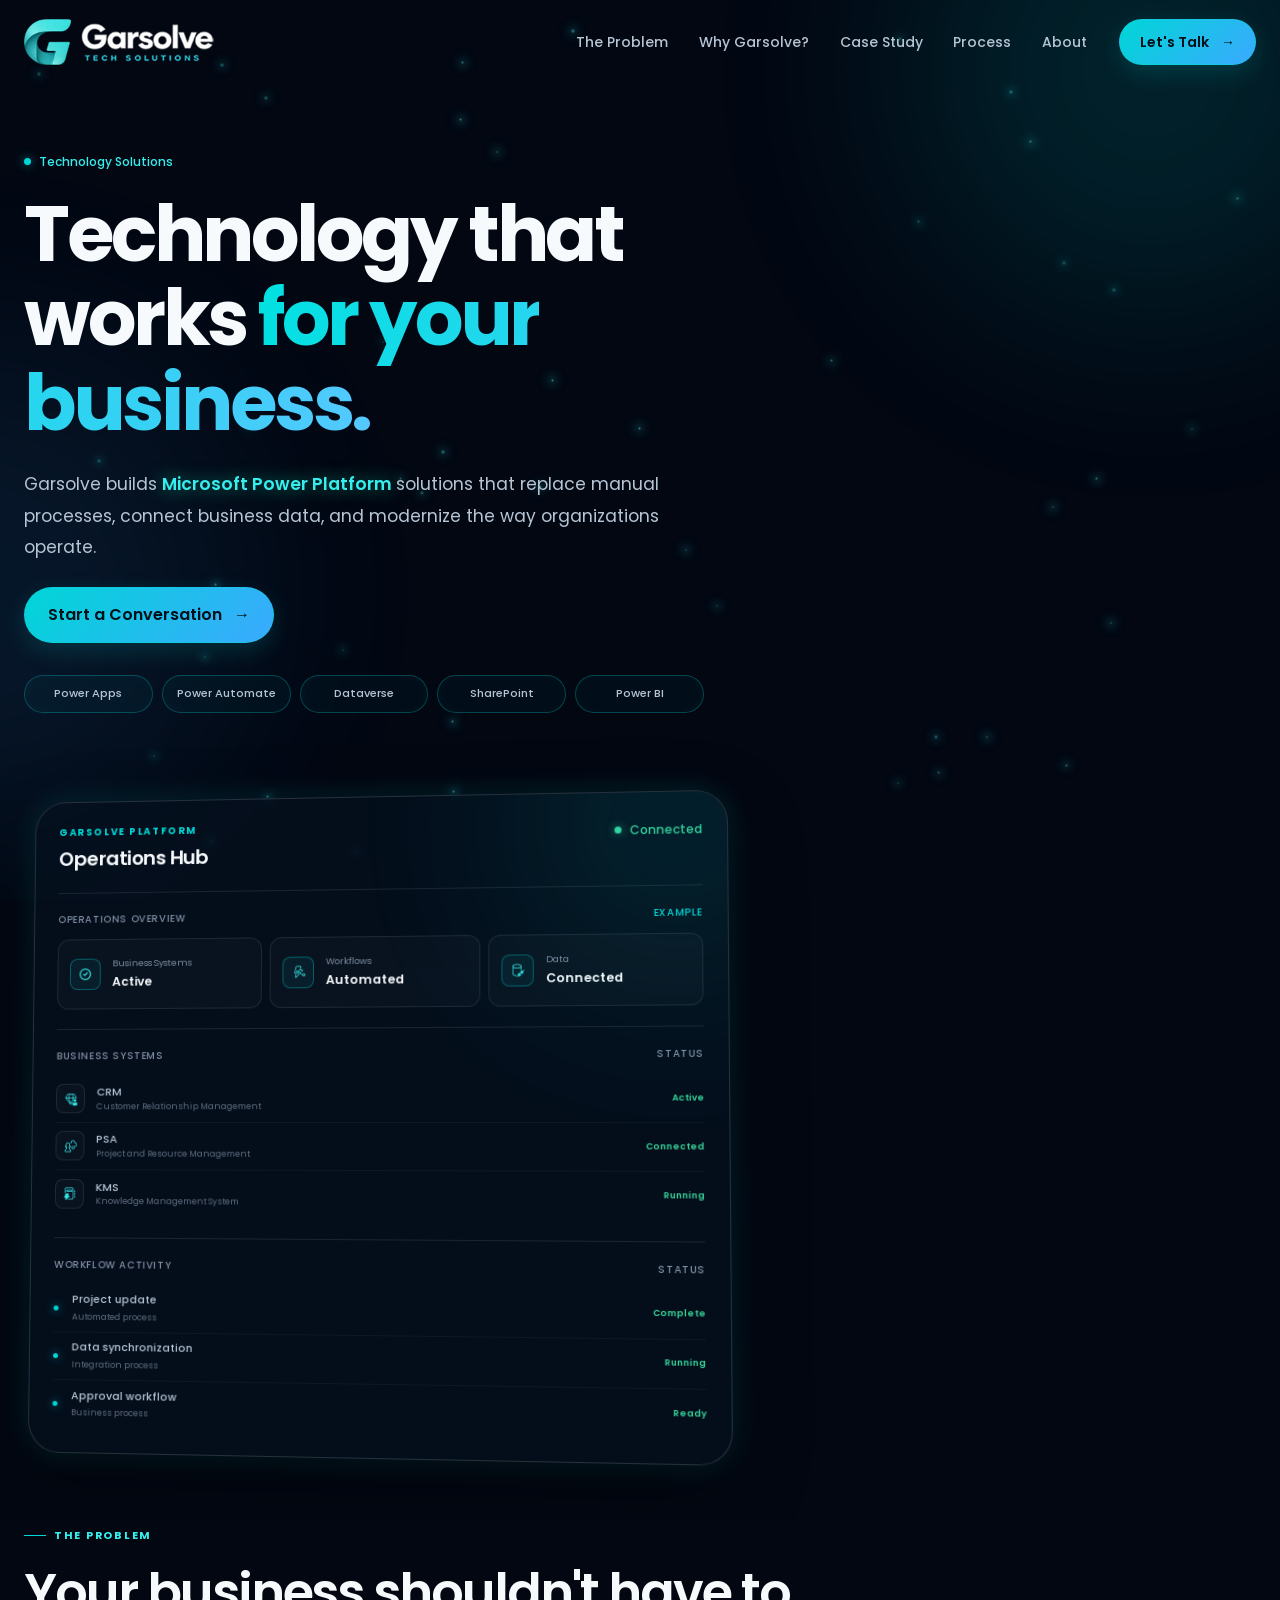
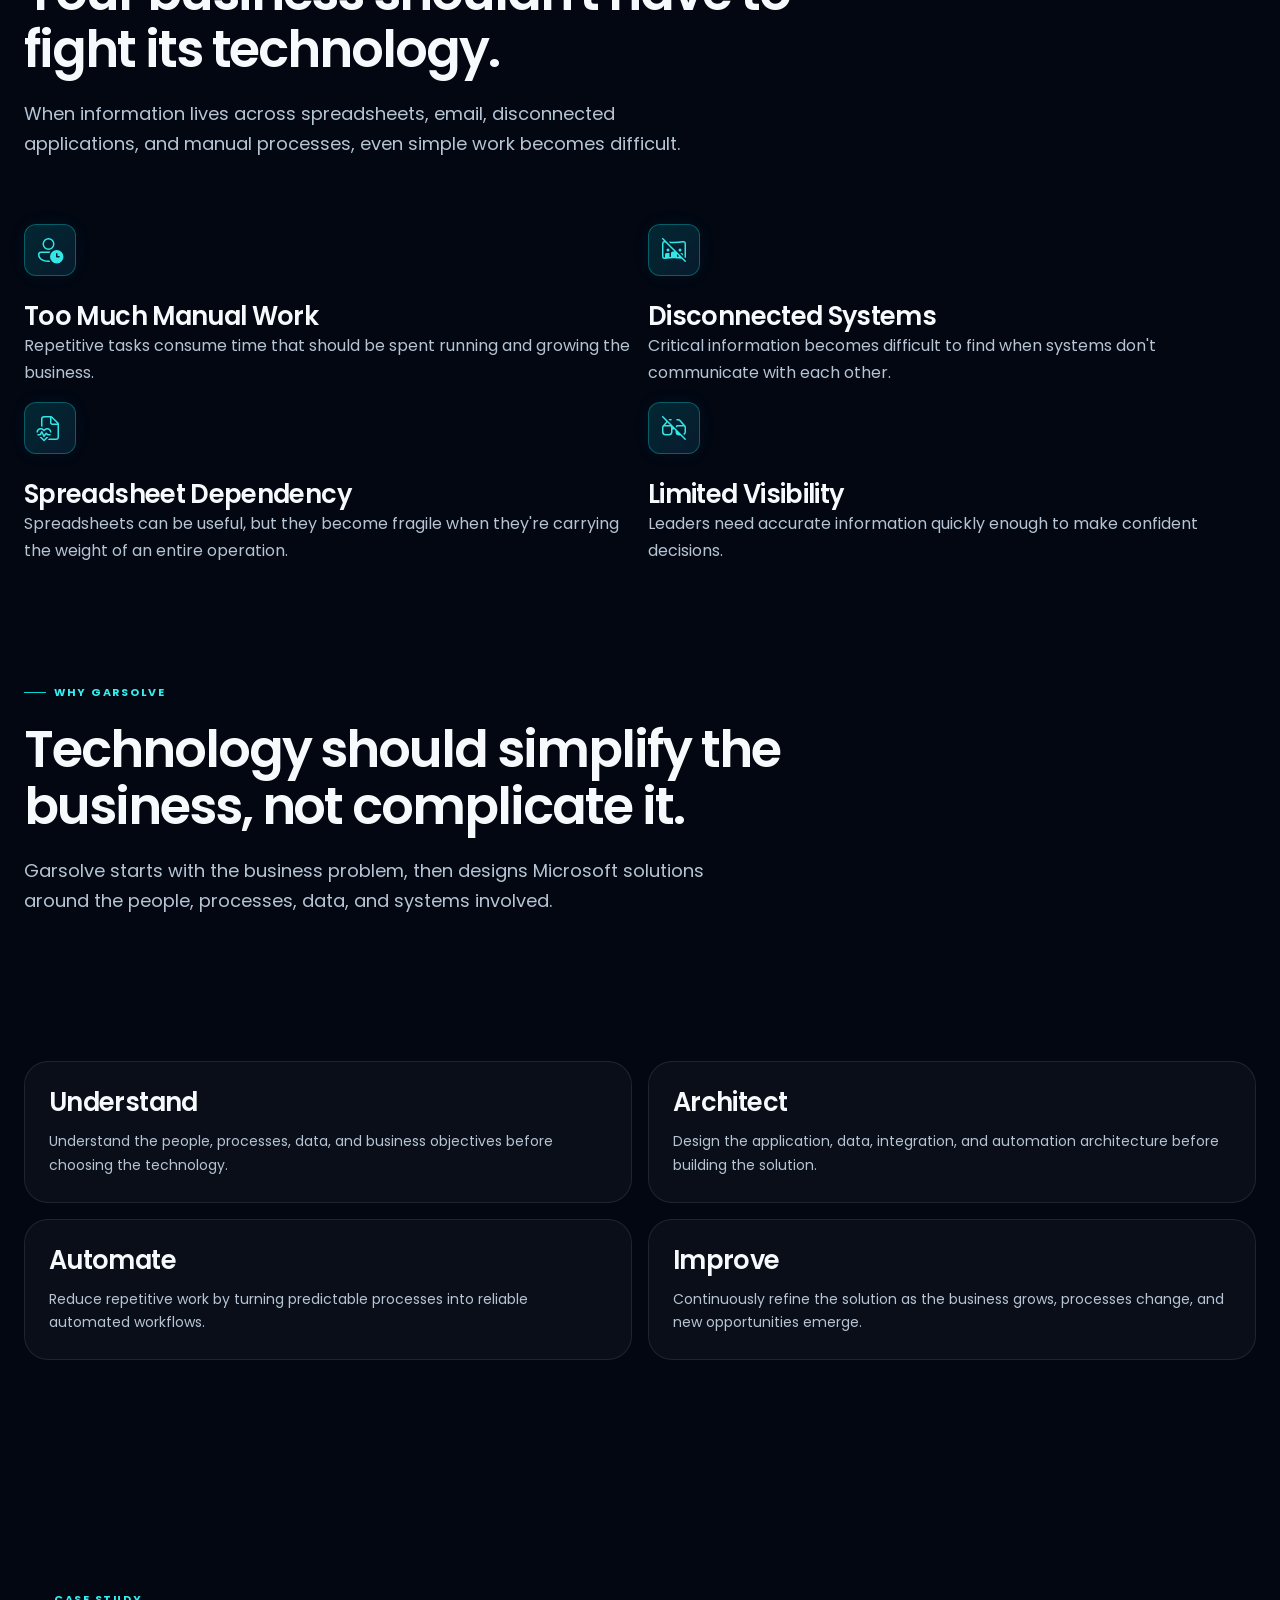
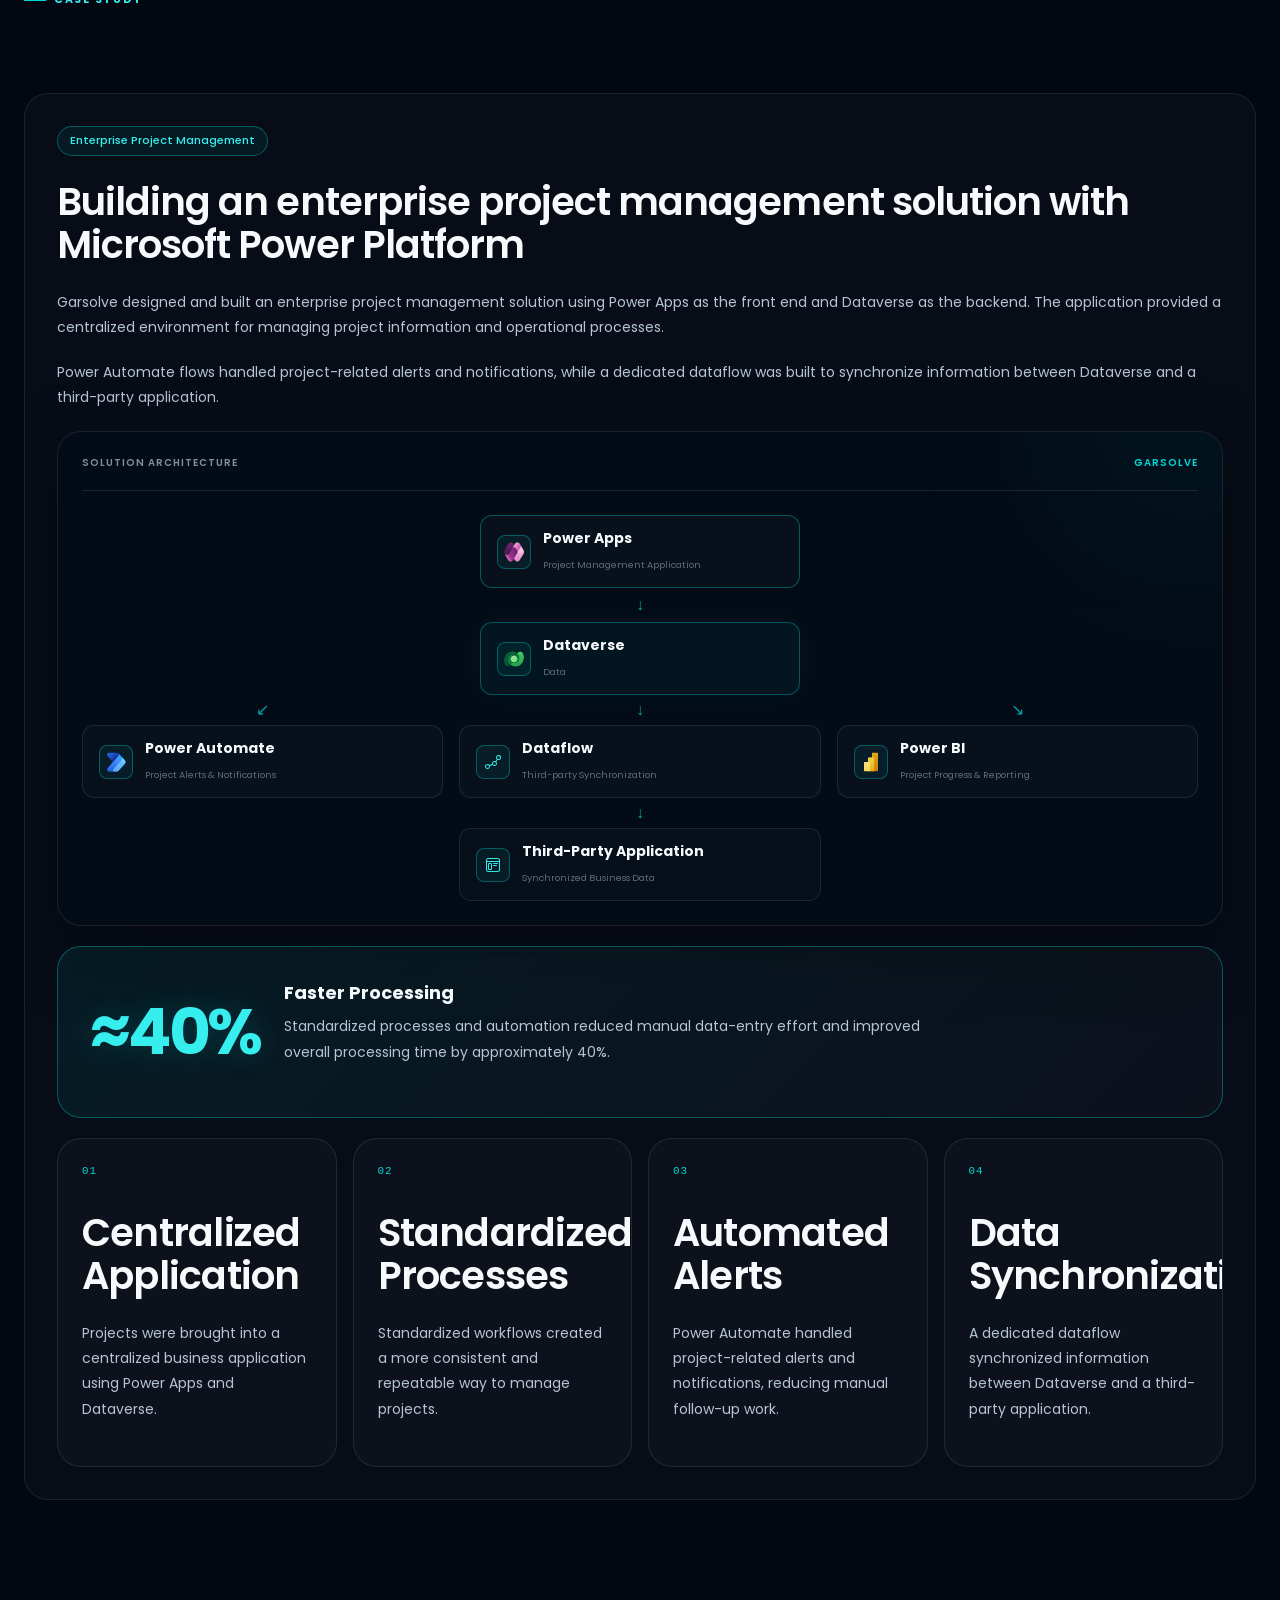
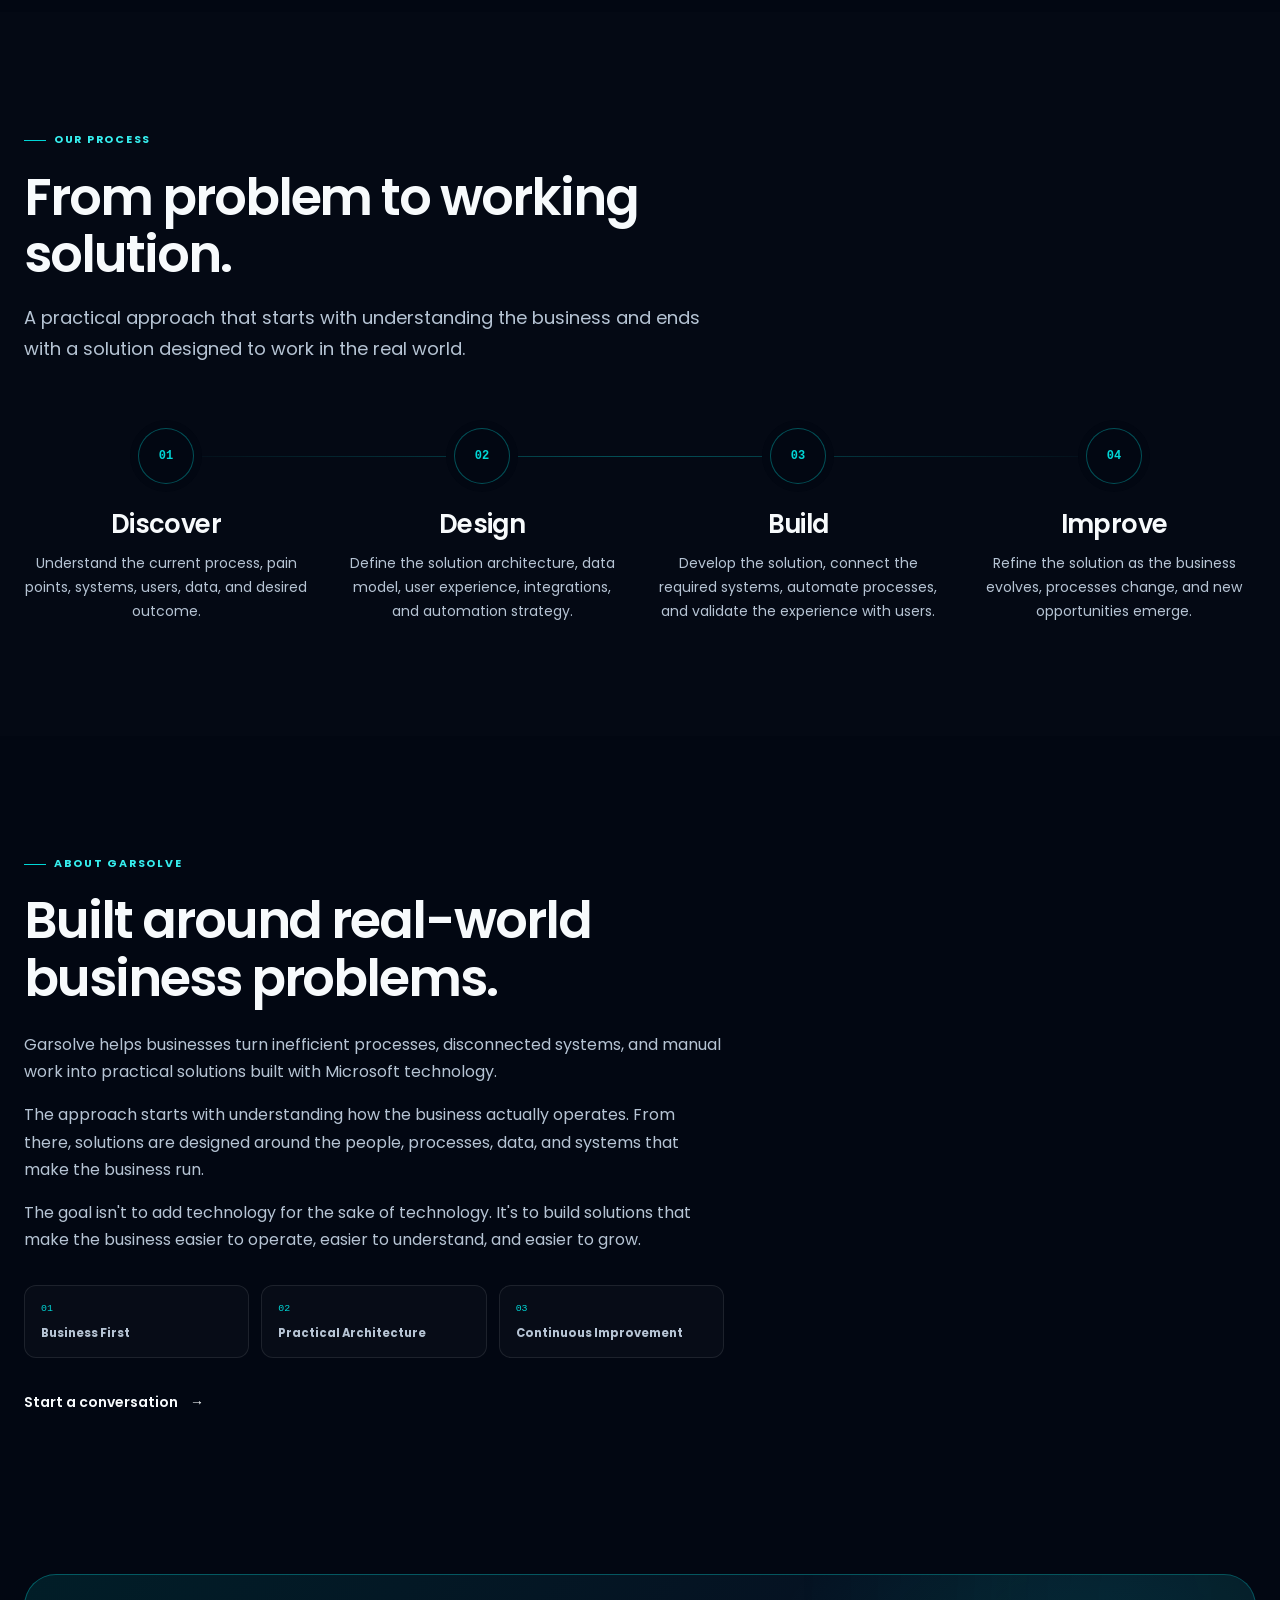
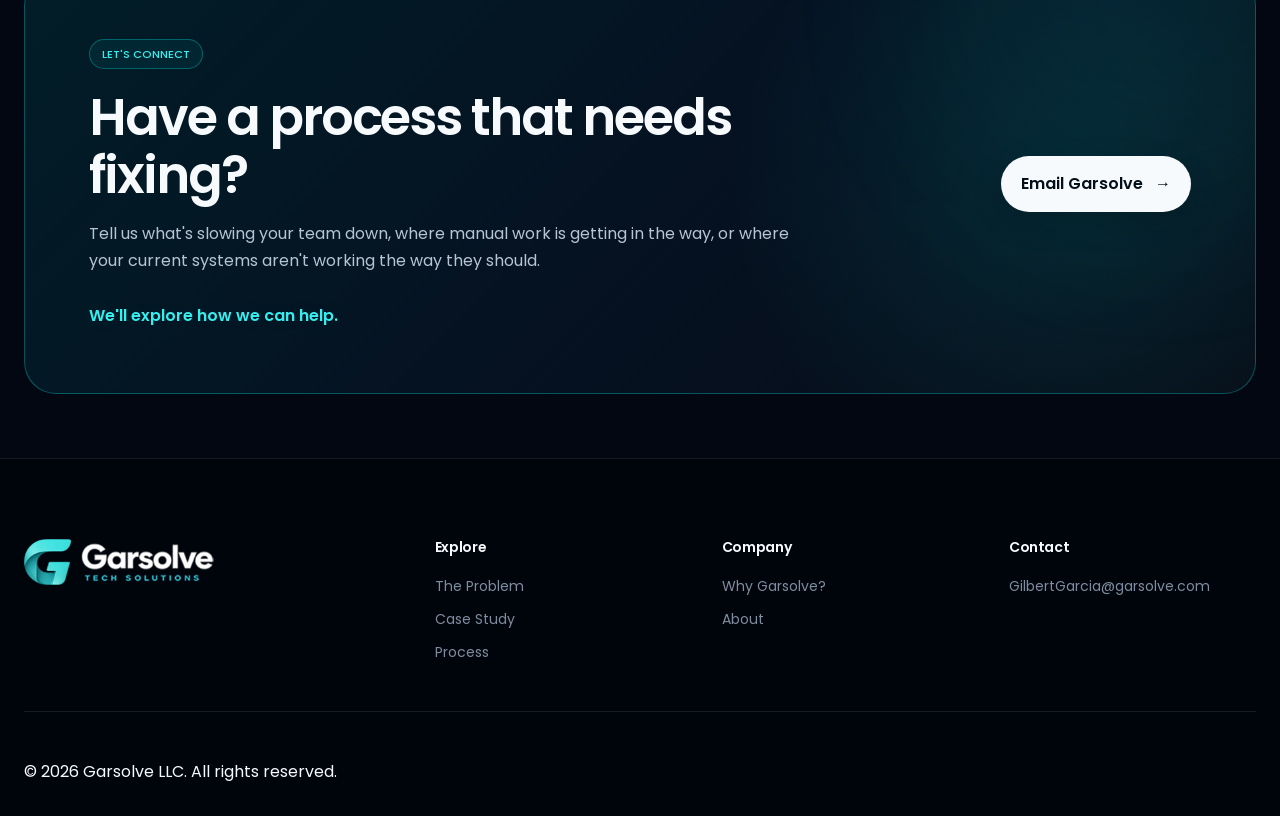
==== commit 50d7e917: "fix case study cards" ====
--- a/index.html
+++ b/index.html
@@ -2,10 +2,6 @@
 <html lang="en">
 
 <head>
-
-    <!-- =====================================================
-         DOCUMENT
-    ====================================================== -->
 
     <meta charset="UTF-8">
 
@@ -100,22 +96,12 @@
         Garsolve | Technology Solutions
     </title>
 
-
-    <!-- =====================================================
-         FAVICON
-    ====================================================== -->
-
     <link
         rel="icon"
         type="image/svg+xml"
         href="assets/logo/garsolve-mark.svg"
     >
 
-
-    <!-- =====================================================
-         FONT
-    ====================================================== -->
-
     <link
         rel="preconnect"
         href="https://fonts.googleapis.com"
@@ -132,11 +118,6 @@
         rel="stylesheet"
     >
 
-
-    <!-- =====================================================
-         CSS
-    ====================================================== -->
-
     <link
         rel="stylesheet"
         href="css/variables.css"
@@ -177,10 +158,6 @@
 
 <body>
 
-
-    <!-- =====================================================
-         BACKGROUND
-    ====================================================== -->
 
     <div
         class="site-background"
@@ -206,10 +183,6 @@
     </div>
 
 
-
-    <!-- =====================================================
-         HEADER
-    ====================================================== -->
 
     <header
         class="site-header"
@@ -248,9 +221,6 @@
                 </a>
 
 
-
-                <!-- NAVIGATION -->
-
                 <div
                     class="navigation__links"
                     id="primaryNavigation"
@@ -266,7 +236,7 @@
                     href="#why-garsolve"
                     class="navigation__link"
                     >
-                    Why Garsolve
+                    Why Garsolve?
                     </a>
 
                     <a
@@ -295,8 +265,6 @@
                 </div>
 
 
-
-                <!-- DESKTOP CTA -->
 
                 <a
                     href="#contact"
@@ -341,16 +309,10 @@
 
 
 
-    <!-- =====================================================
-         MAIN
-    ====================================================== -->
 
     <main id="top">
 
 
-        <!-- =================================================
-             HERO
-        ================================================== -->
 
         <section
             class="hero section"
@@ -427,14 +389,6 @@
                             </a>
 
 
-                            <!--<a
-                                href="#services"
-                                class="button button--ghost button--large"
-                            >
-
-                                Explore Services
-
-                            </a>-->
 
                         </div>
 
@@ -482,8 +436,6 @@
 
 
 
-                    <!-- HERO DASHBOARD -->
-
                     <div
                         class="hero__visual"
                         data-reveal="right"
@@ -492,7 +444,6 @@
                         <div class="dashboard-card">
 
 
-                            <!-- DASHBOARD HEADER -->
 
                             <div
                                 class="dashboard-card__header"
@@ -516,9 +467,6 @@
                                             Operations Hub
                                         </h2>
 
-                                        <!--<small class="dashboard-card__note">
-                                            Illustrative business platform
-                                        </small>-->
 
                                     </div>
 
@@ -547,7 +495,6 @@
 
 
 
-                            <!-- DASHBOARD OVERVIEW -->
 
                             <div
                                 class="dashboard-overview"
@@ -690,8 +637,6 @@
 
 
 
-                            <!-- BUSINESS SYSTEMS -->
-
                             <div
                                 class="dashboard-systems"
                             >
@@ -852,8 +797,6 @@
 
 
 
-                            <!-- WORKFLOW -->
-
                             <div
                                 class="dashboard-workflow"
                             >
@@ -985,9 +928,6 @@
 
 
 
-        <!-- =================================================
-             The Problem
-        ================================================== -->
 
         <section
             class="Problem"
@@ -1269,9 +1209,6 @@
     </section>
 
 
-<!-- =================================================
-     CASE STUDY
-================================================== -->
 
 <section
     class="section case-study"
@@ -1281,9 +1218,6 @@
     <div class="container">
 
 
-        <!-- =================================================
-             SECTION INTRO
-        ================================================== -->
 
         <div
             class="section-heading"
@@ -1297,27 +1231,11 @@
             </span>
 
 
-            <!--<h2>
-                From manual project management
-                to an enterprise business application.
-            </h2>
-
-
-            <p>
-                Garsolve built an enterprise project management
-                solution using Microsoft Power Platform,
-                centralizing project operations while reducing
-                manual work through standardized processes
-                and automation.
-            </p>-->
 
         </div>
 
 
 
-        <!-- =================================================
-             CASE STUDY FEATURE
-        ================================================== -->
 
         <div
             class="case-study-feature"
@@ -1325,9 +1243,6 @@
         >
 
 
-            <!-- =================================================
-                 CASE STUDY CONTENT
-            ================================================== -->
 
             <div
                 class="case-study-feature__content"
@@ -1366,13 +1281,6 @@
 
 
 
-
-
-
-<!-- =================================================
-     ARCHITECTURE
-================================================== -->
-
 <div
     class="case-study-architecture"
     data-reveal="right"
@@ -1397,10 +1305,6 @@
         class="architecture-flow"
     >
 
-
-        <!-- =================================================
-             POWER APPS
-        ================================================== -->
 
         <div
             class="
@@ -1498,10 +1402,6 @@
         </div>
 
 
-
-        <!-- =================================================
-             DATAVERSE
-        ================================================== -->
 
         <div
             class="
@@ -1773,20 +1673,10 @@
 
 
 
-
-
-        <!-- =================================================
-             PARALLEL CAPABILITIES
-        ================================================== -->
-
         <div
             class="architecture-capabilities"
         >
 
-
-            <!-- =================================================
-                 POWER AUTOMATE
-            ================================================== -->
 
             <div
                 class="architecture-capability"
@@ -1961,10 +1851,6 @@
 
 
 
-            <!-- =================================================
-                 DATAFLOW
-            ================================================== -->
-
             <div
                 class="architecture-capability"
             >
@@ -2012,9 +1898,6 @@
                 </div>
 
 
-
-                <!-- THIRD-PARTY APPLICATION -->
-
                 <div
                     class="architecture-connector"
                 >
@@ -2064,10 +1947,6 @@
 
 
 
-            <!-- =================================================
-                 POWER BI
-            ================================================== -->
-
             <div
                 class="architecture-capability"
             >
@@ -2116,9 +1995,6 @@
 
 
 
-        <!-- =================================================
-             BUSINESS IMPACT
-        ================================================== -->
 
         <div
             class="case-study-impact"
@@ -2152,16 +2028,11 @@
 
 
 
-        <!-- =================================================
-             OUTCOMES
-        ================================================== -->
 
         <div
             class="case-study-outcomes reveal-stagger"
         >
 
-
-            <!-- OUTCOME 1 -->
 
             <div
                 class="case-study-outcome"
@@ -2189,8 +2060,6 @@
 
 
 
-            <!-- OUTCOME 2 -->
-
             <div
                 class="case-study-outcome"
             >
@@ -2217,7 +2086,6 @@
 
 
 
-            <!-- OUTCOME 3 -->
 
             <div
                 class="case-study-outcome"
@@ -2244,9 +2112,6 @@
             </div>
 
 
-
-            <!-- OUTCOME 4 -->
-
             <div
                 class="case-study-outcome"
             >
@@ -2278,9 +2143,6 @@
 </section>
 
 
-<!-- =================================================
-     PROCESS
-================================================== -->
 
 <section
     class="section process"
@@ -2350,7 +2212,7 @@
 
 
 
-            <!-- DESIGN -->
+           
 
             <article
                 class="process-step"
@@ -2378,7 +2240,7 @@
 
 
 
-            <!-- BUILD -->
+            
 
             <article
                 class="process-step"
@@ -2406,7 +2268,7 @@
 
 
 
-            <!-- IMPROVE -->
+           
 
             <article
                 class="process-step"
--- a/css/components.css
+++ b/css/components.css
@@ -2365,28 +2365,48 @@
    ========================================================== */
 
 .case-study-outcomes {
-    display:
-        grid;
+    display: grid;
 
     grid-template-columns:
-        repeat(4, minmax(0, 1fr));
+        repeat(
+            4,
+            minmax(
+                0,
+                1fr
+            )
+        );
 
     gap:
-        var(--space-4);
+        clamp(
+            var(--space-3),
+            2vw,
+            var(--space-4)
+        );
+
+    width: 100%;
+
+    min-width: 0;
 
     margin-top:
         var(--space-5);
 }
 
 .case-study-outcome {
-    position:
-        relative;
-
-    min-height:
-        220px;
+    position: relative;
+
+    width:
+        100%;
+
+    min-width: 0;
+
+    min-height: 220px;
 
     padding:
         var(--space-6);
+
+    box-sizing: border-box;
+
+    overflow: hidden;
 
     border:
         1px solid var(--color-border);
@@ -2435,8 +2455,38 @@
 }
 
 .case-study-outcome h3 {
+    display: block;
+
+    width: 100%;
+    min-width: 0;
+    max-width: 100%;
+
     margin-bottom:
         var(--space-3);
+
+    font-size:
+        1.45rem;
+
+    line-height:
+        1.12;
+
+    letter-spacing:
+        -0.02em;
+
+    white-space:
+        normal;
+
+    overflow:
+        visible;
+
+    overflow-wrap:
+        normal;
+
+    word-break:
+        normal;
+
+    hyphens:
+        none;
 }
 
 .case-study-outcome p {
--- a/css/responsive.css
+++ b/css/responsive.css
@@ -33,15 +33,17 @@
 
 
 /* ==========================================================
-   1024px
+   1200px
    ========================================================== */
 
-@media (max-width: 1024px) {
-
-    :root {
-        --section-padding-y:
-            5.5rem;
-    }
+@media (max-width: 1200px) {
+
+    .case-study-outcomes {
+        grid-template-columns:
+            repeat(2, minmax(0, 1fr));
+    }
+
+}
 
 
     /* ======================================================
@@ -153,7 +155,6 @@
             );
     }
 
-}
 
 
 /* ==========================================================
@@ -1346,4 +1347,19 @@
             none !important;
     }
 
+}
+
+@media (max-width: 1100px) {
+
+    .case-study-outcomes {
+        grid-template-columns:
+            repeat(
+                2,
+                minmax(
+                    0,
+                    1fr
+                )
+            );
+    }
+
 }
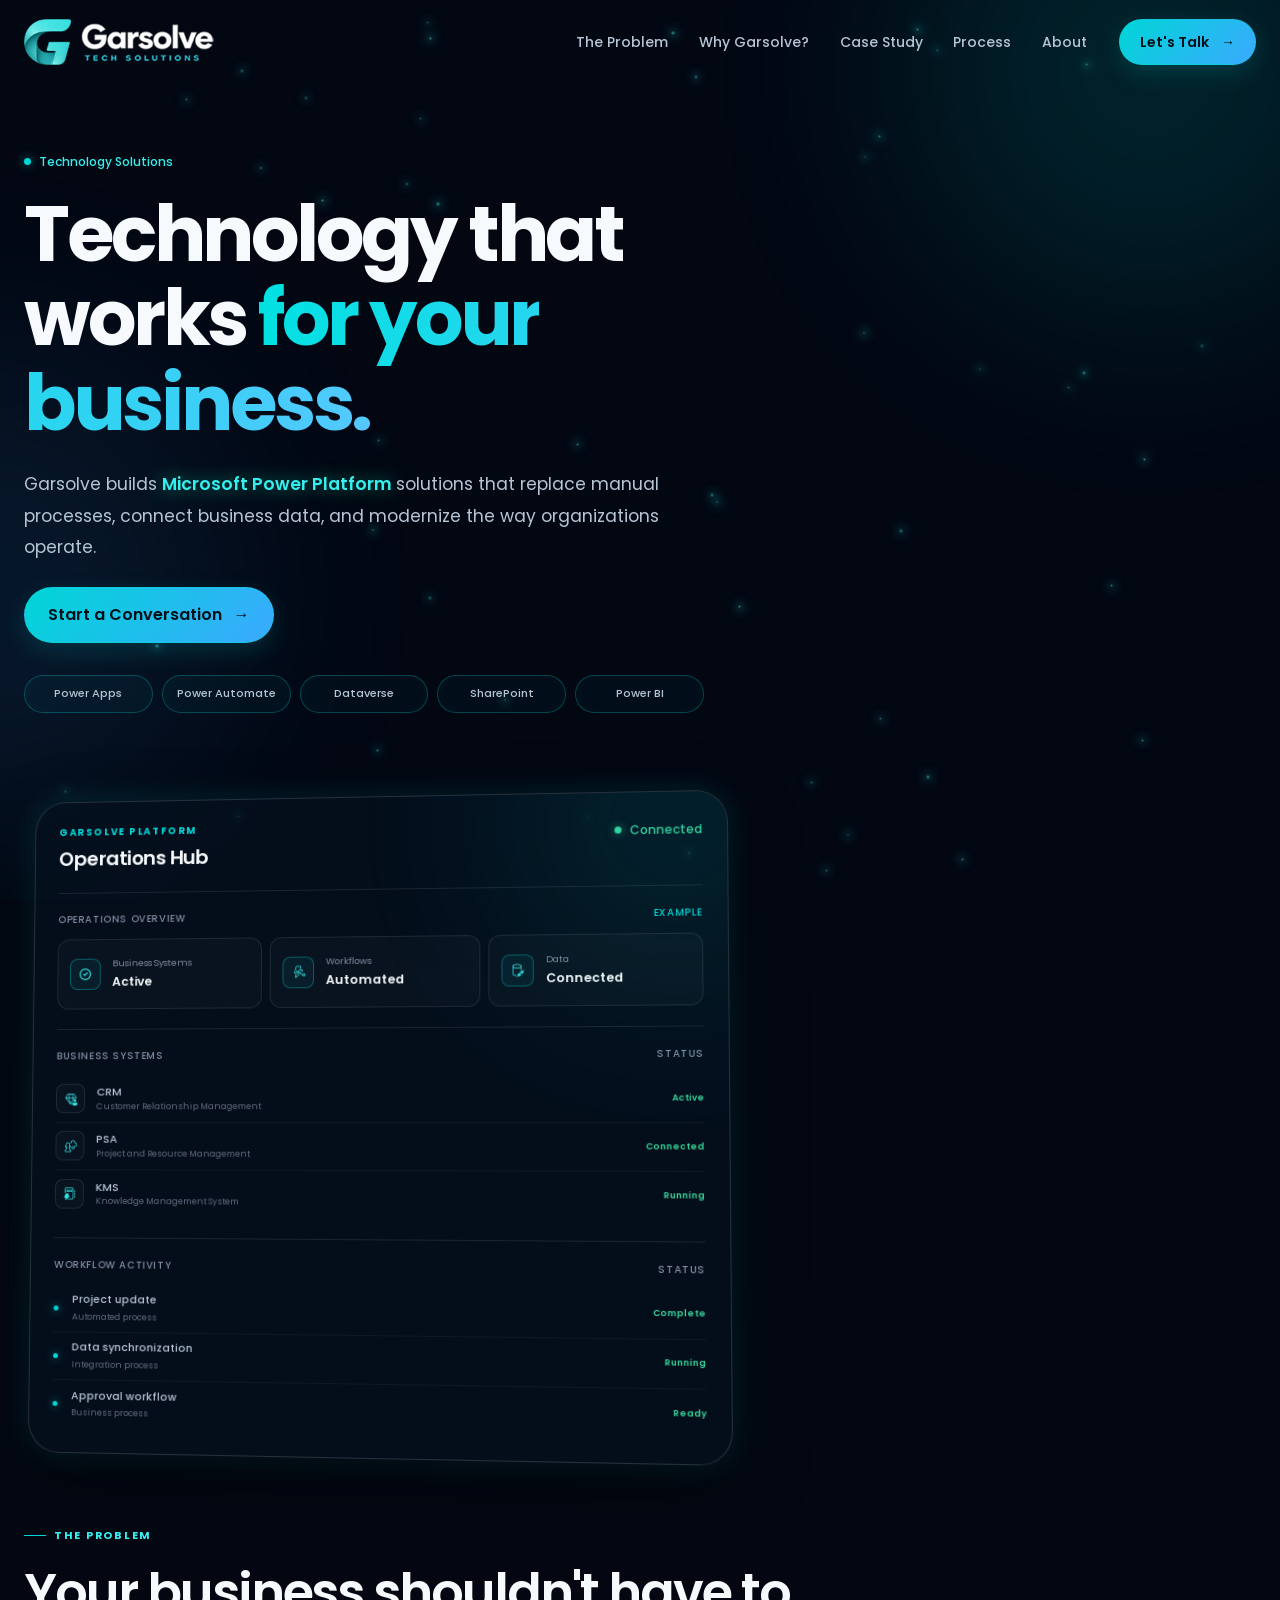
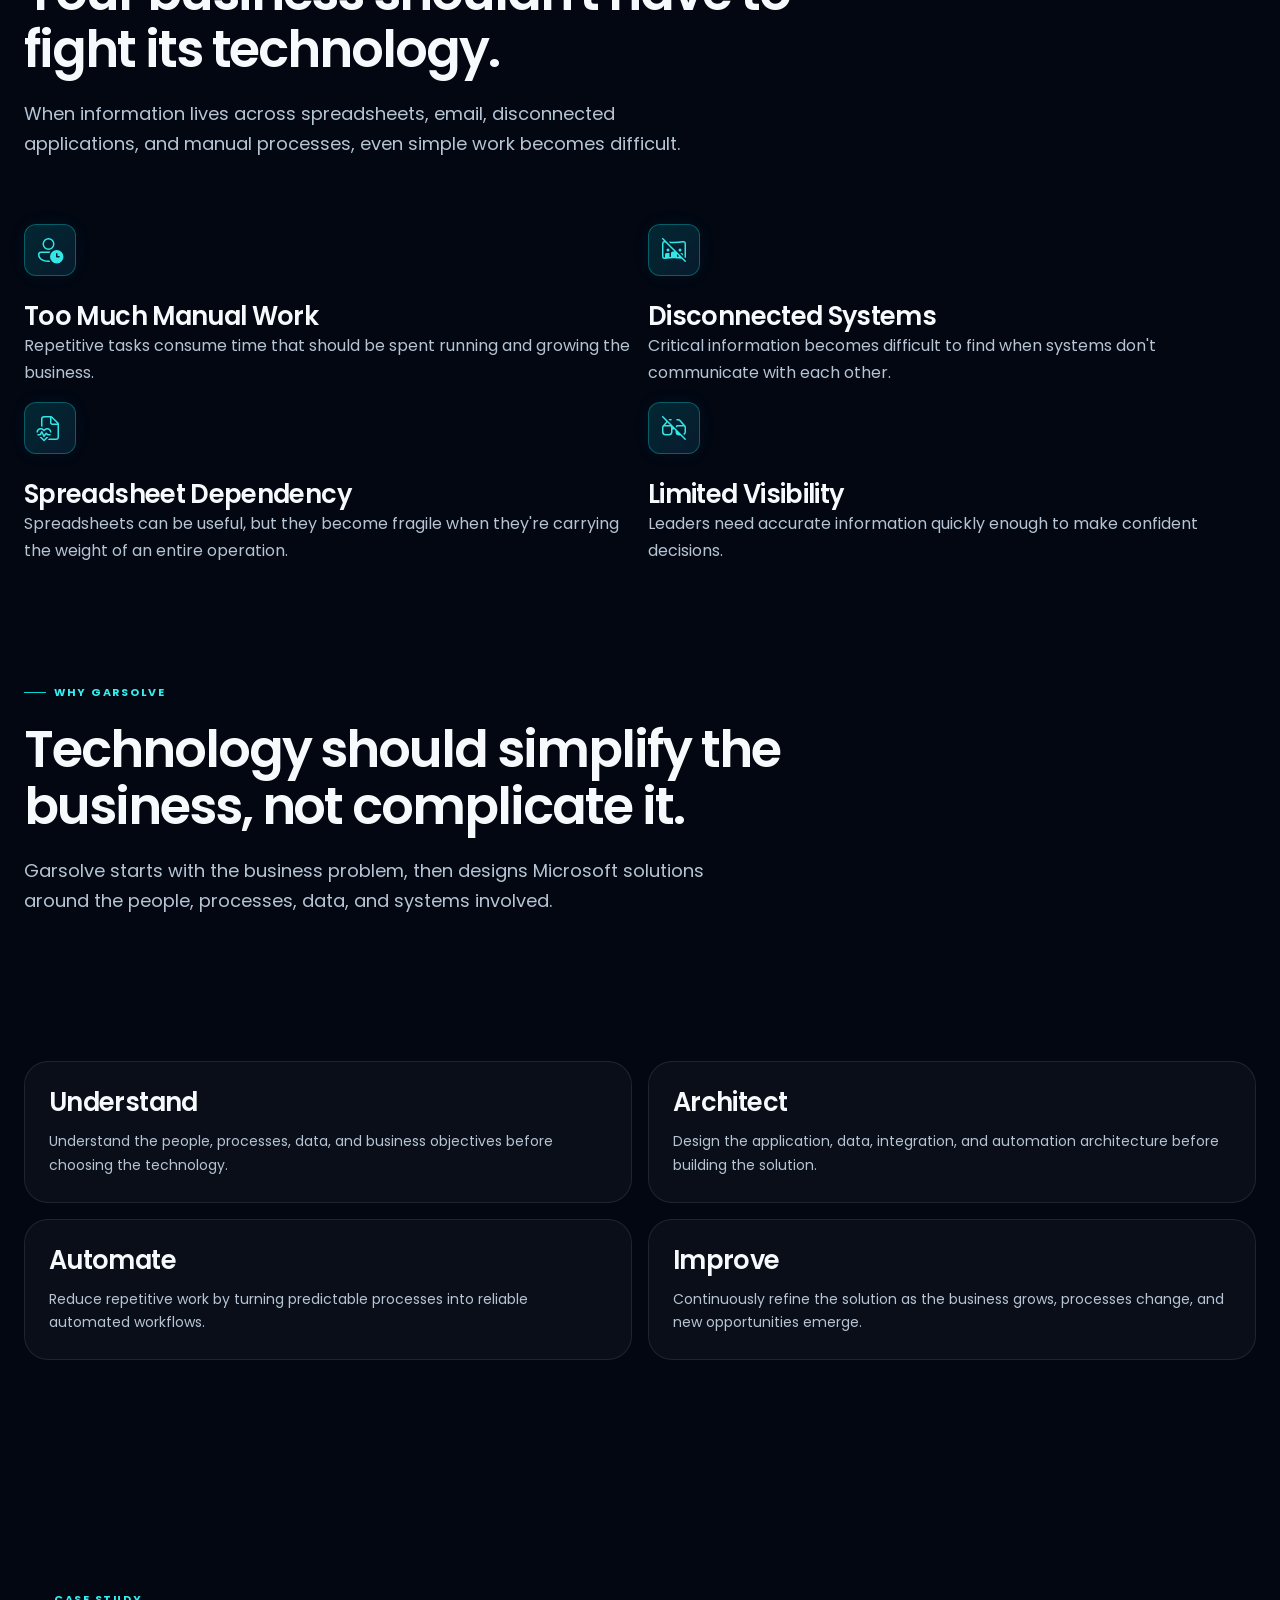
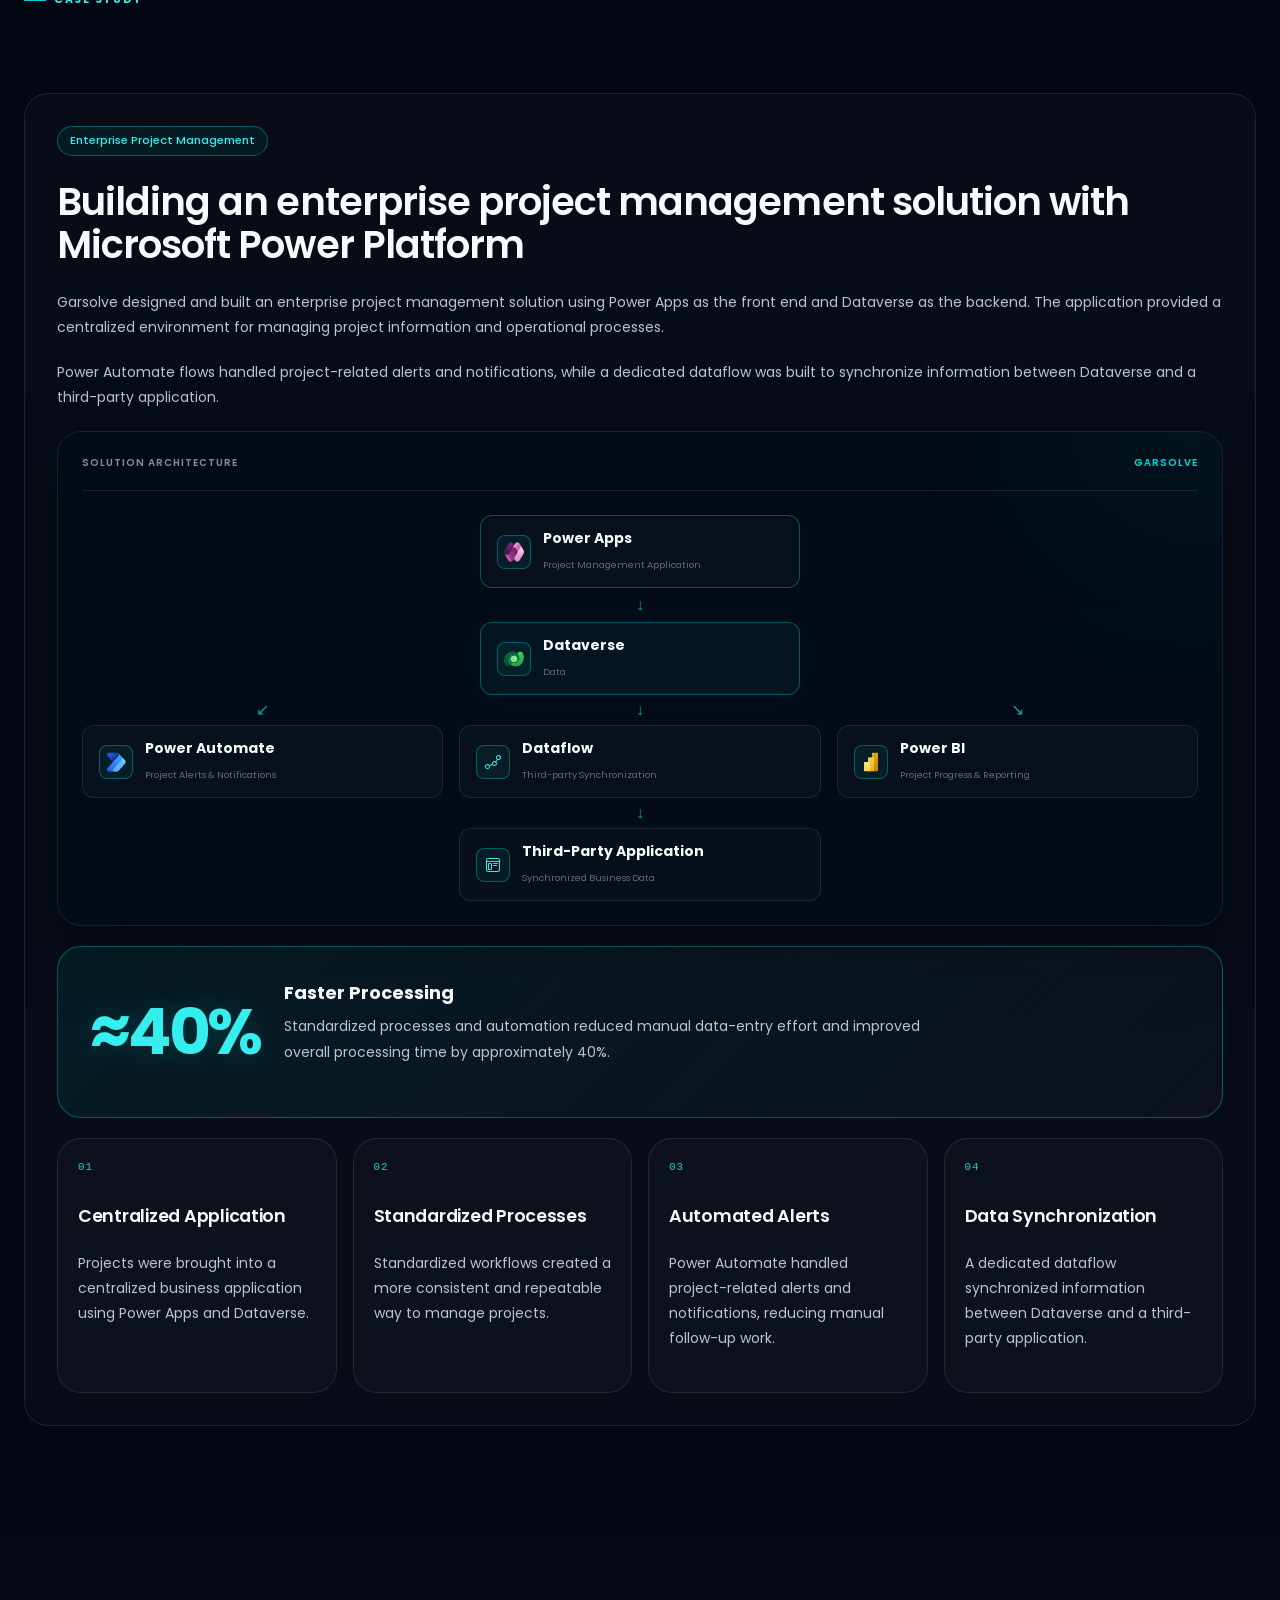
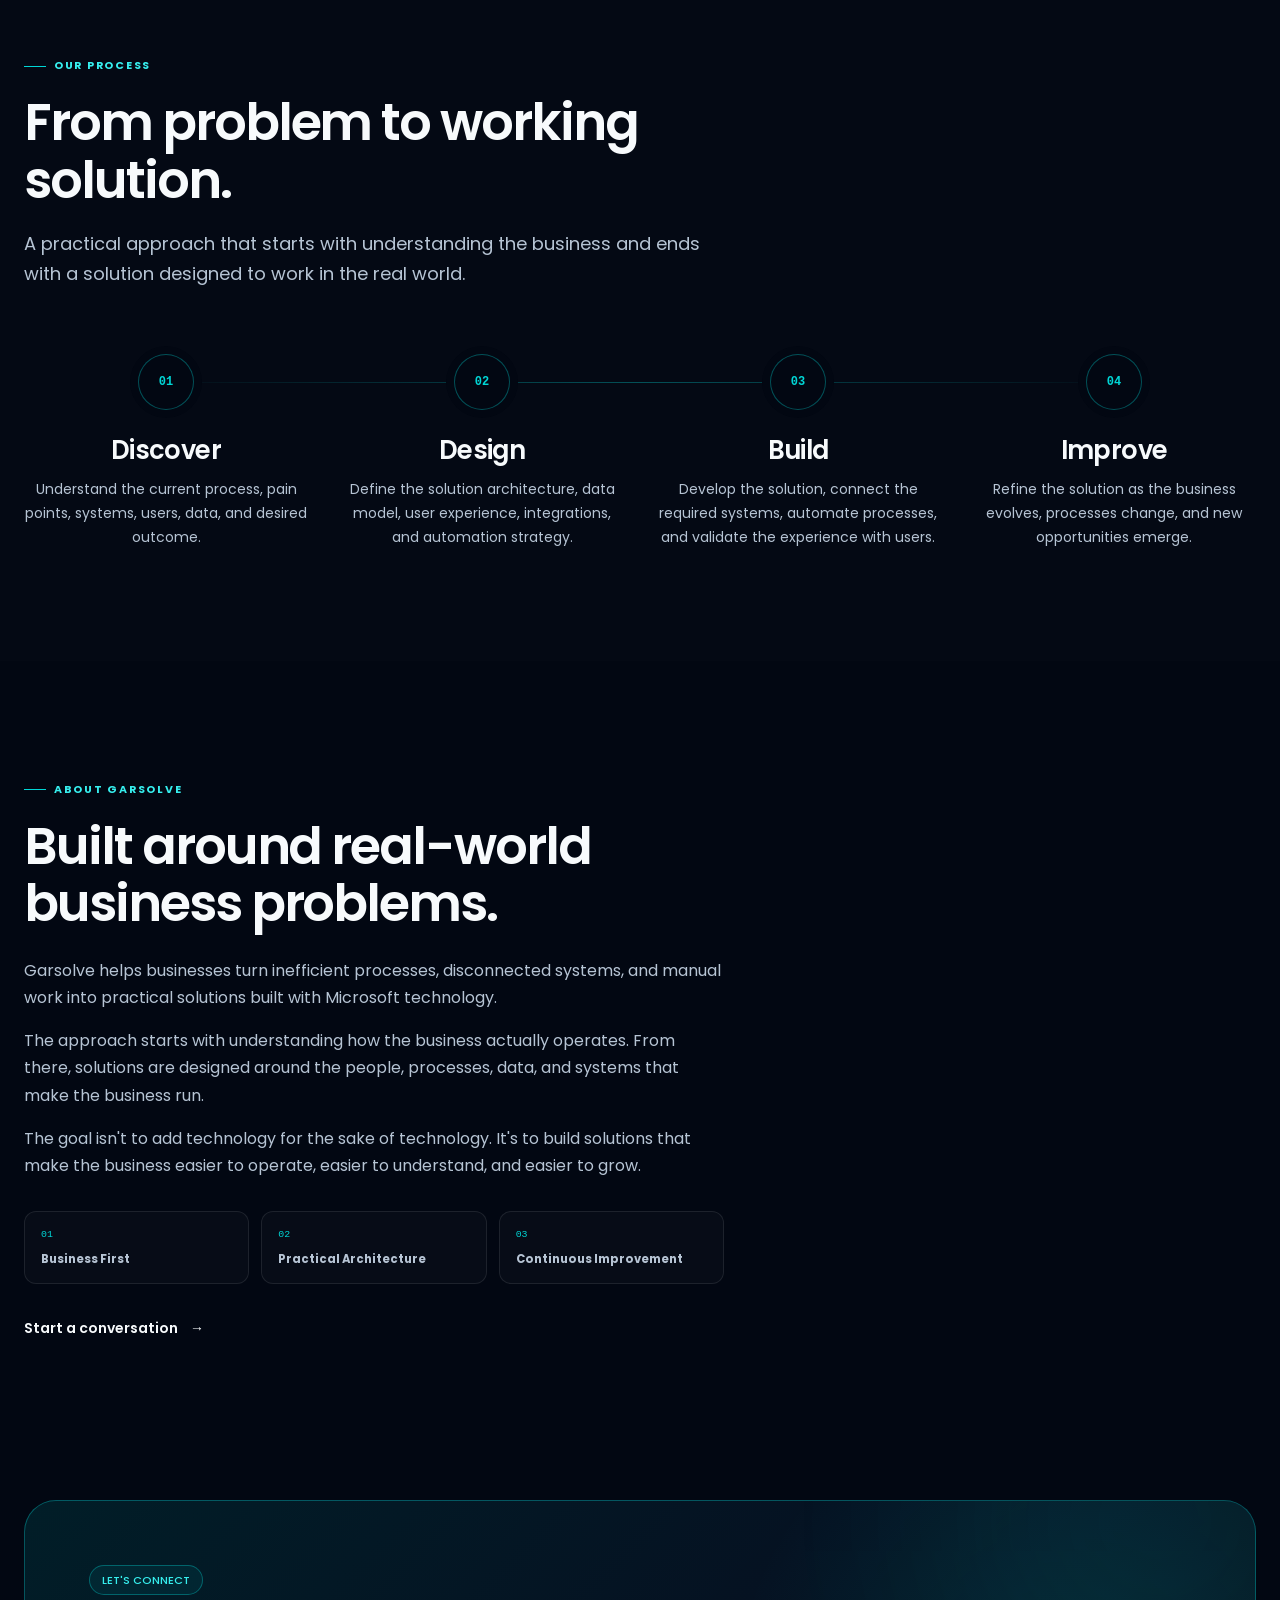
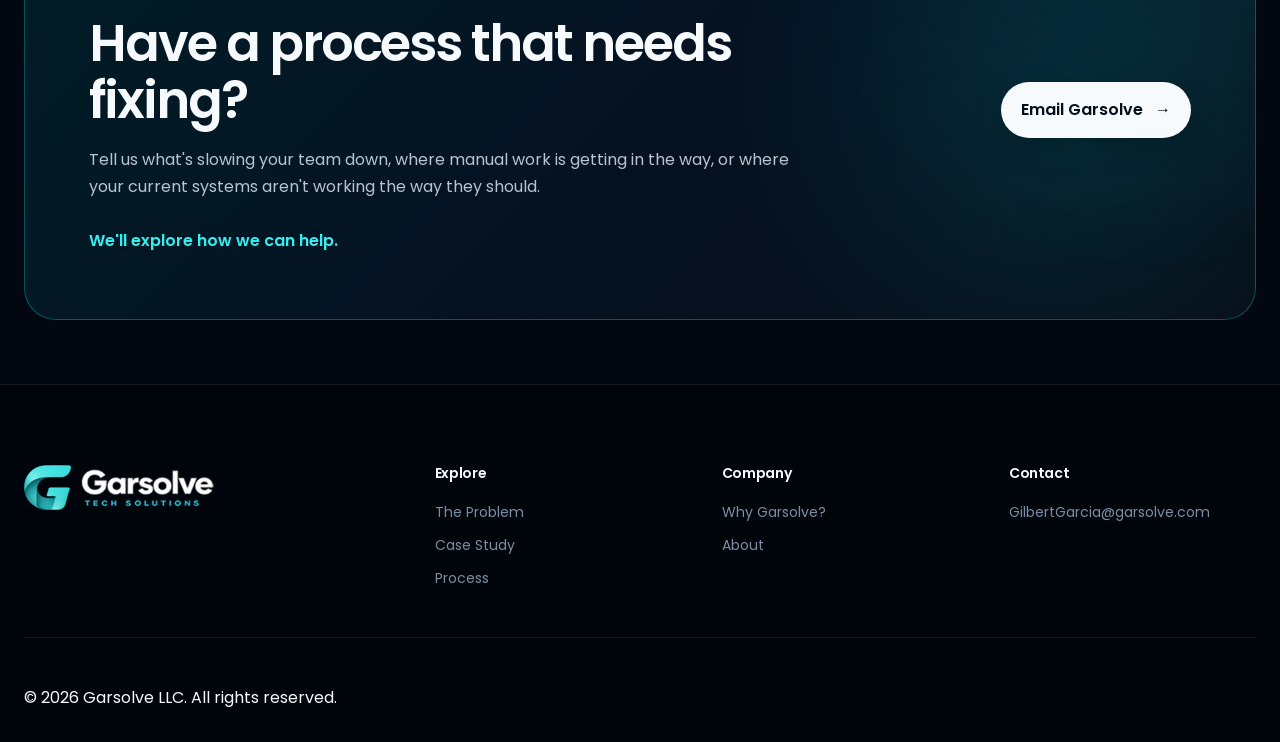
==== commit 6131595f: "final fixes" ====
--- a/index.html
+++ b/index.html
@@ -258,6 +258,12 @@
                         class="navigation__link"
                     >
                         About
+                    </a>
+                    <a
+                        href="#contact"
+                        class="navigation__link navigation__link--mobile-only"
+                    >
+                        Contact
                     </a>
 
 
--- a/css/components.css
+++ b/css/components.css
@@ -2394,28 +2394,20 @@
 .case-study-outcome {
     position: relative;
 
-    width:
-        100%;
-
+    width: 100%;
     min-width: 0;
-
     min-height: 220px;
 
-    padding:
-        var(--space-6);
+    padding: var(--space-5);
 
     box-sizing: border-box;
 
     overflow: hidden;
 
-    border:
-        1px solid var(--color-border);
-
-    border-radius:
-        var(--radius-xl);
-
-    background:
-        rgba(255,255,255,0.025);
+    border: 1px solid var(--color-border);
+    border-radius: var(--radius-xl);
+
+    background: rgba(255,255,255,0.025);
 
     transition:
         transform var(--transition-spring),
@@ -2454,41 +2446,20 @@
         0.08em;
 }
 
+/* Case Study outcome heading sizing */
 .case-study-outcome h3 {
-    display: block;
+    font-size: 1.1rem !important;
+    line-height: 1.2;
+    letter-spacing: -0.015em;
 
     width: 100%;
-    min-width: 0;
     max-width: 100%;
 
-    margin-bottom:
-        var(--space-3);
-
-    font-size:
-        1.45rem;
-
-    line-height:
-        1.12;
-
-    letter-spacing:
-        -0.02em;
-
-    white-space:
-        normal;
-
-    overflow:
-        visible;
-
-    overflow-wrap:
-        normal;
-
-    word-break:
-        normal;
-
-    hyphens:
-        none;
-}
-
+    white-space: normal;
+    overflow-wrap: normal;
+    word-break: normal;
+    hyphens: none;
+}
 .case-study-outcome p {
     font-size:
         var(--text-sm);
--- a/css/responsive.css
+++ b/css/responsive.css
@@ -431,7 +431,9 @@
 /* ==========================================================
    768px — MOBILE
    ========================================================== */
-
+.navigation__link--mobile-only {
+    display: none;
+}
 @media (max-width: 768px) {
 
     :root {
@@ -449,6 +451,9 @@
     /* ======================================================
        HERO
        ====================================================== */
+    .navigation__link--mobile-only {
+        display: block;
+    }
 
     .hero {
         padding-top:
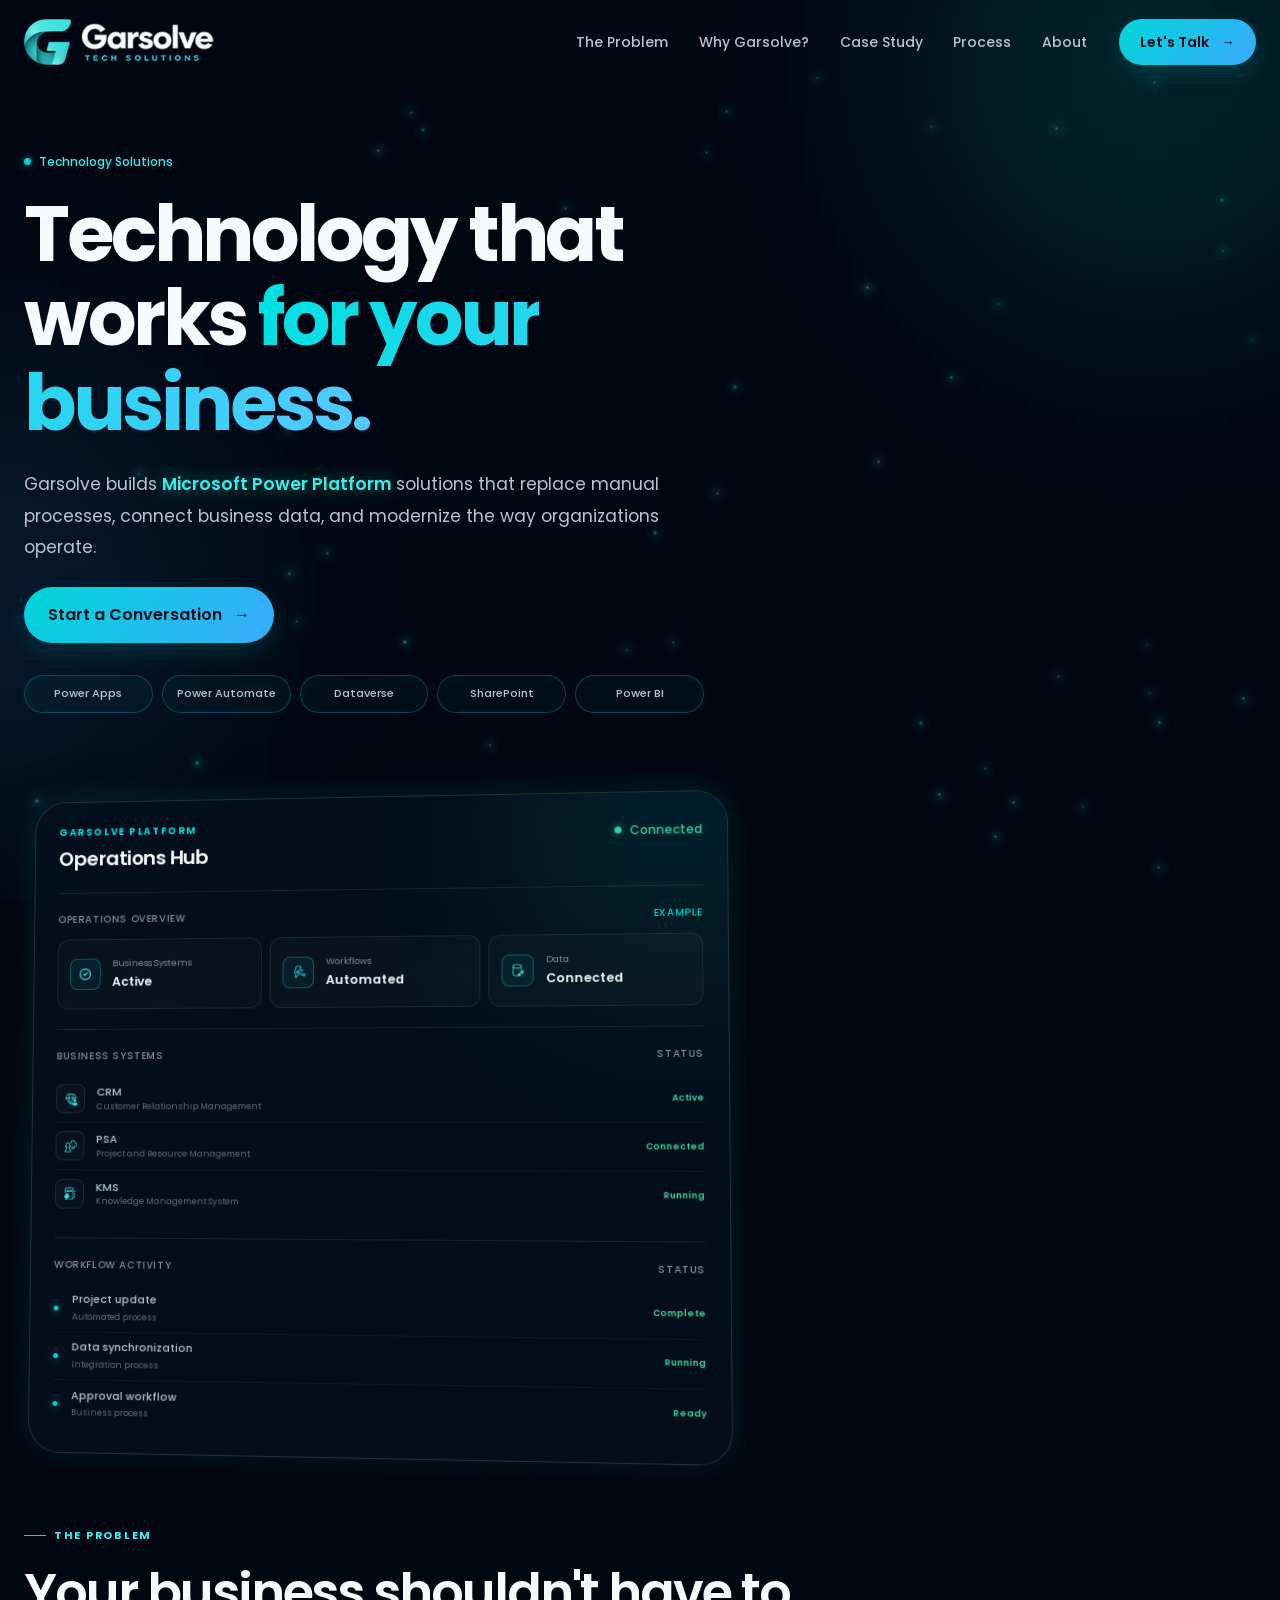
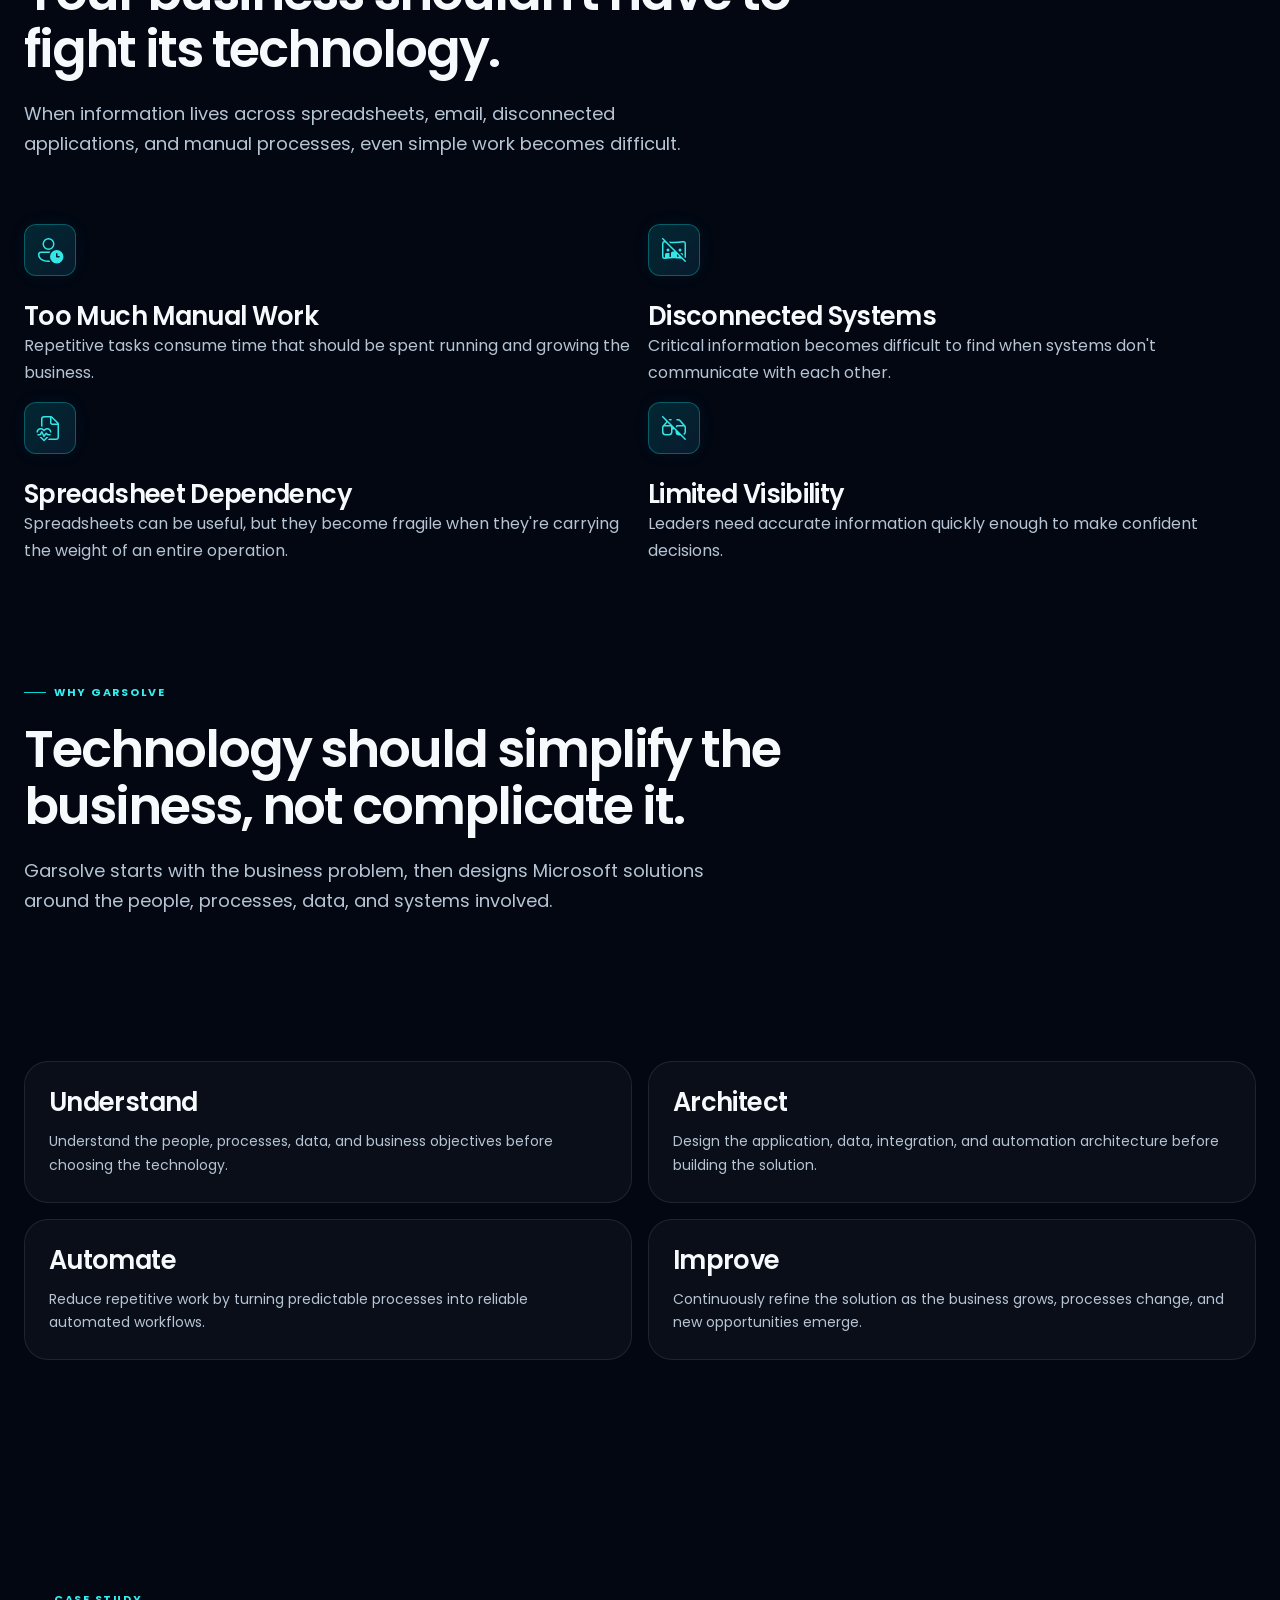
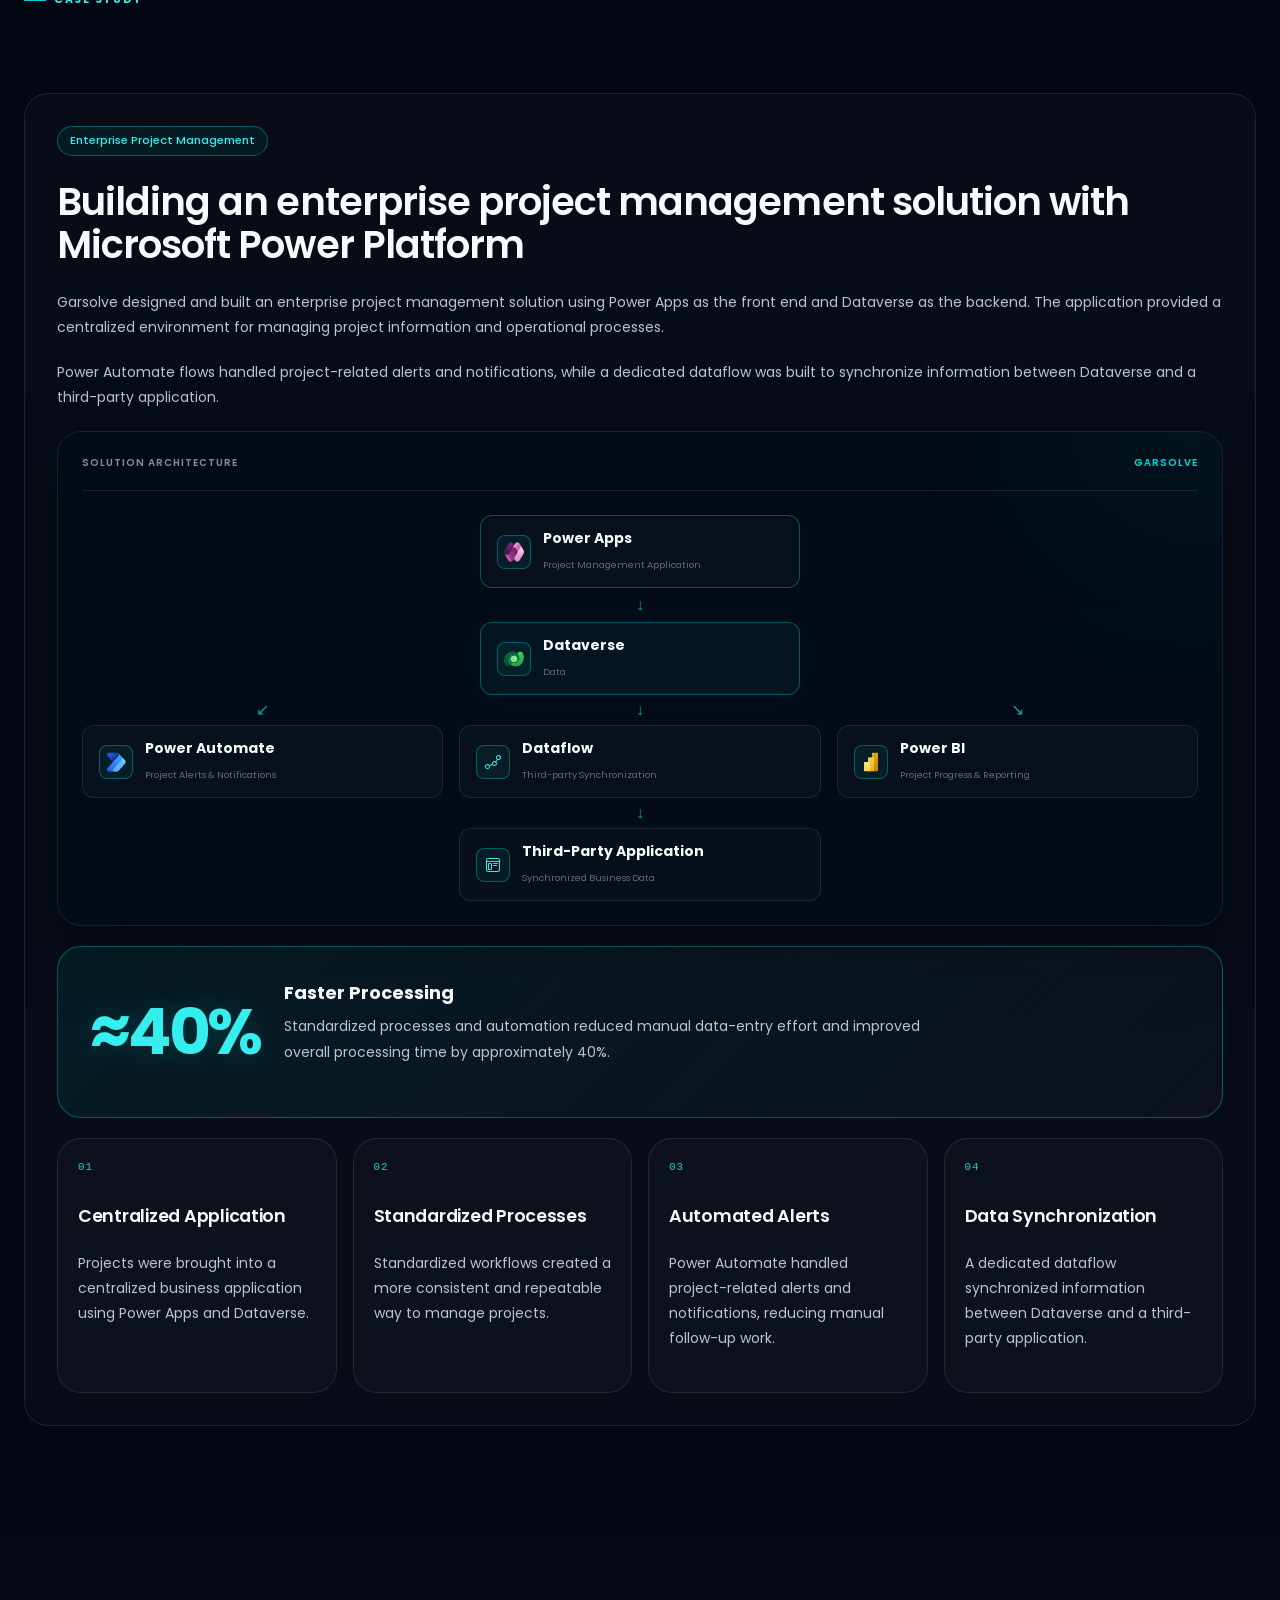
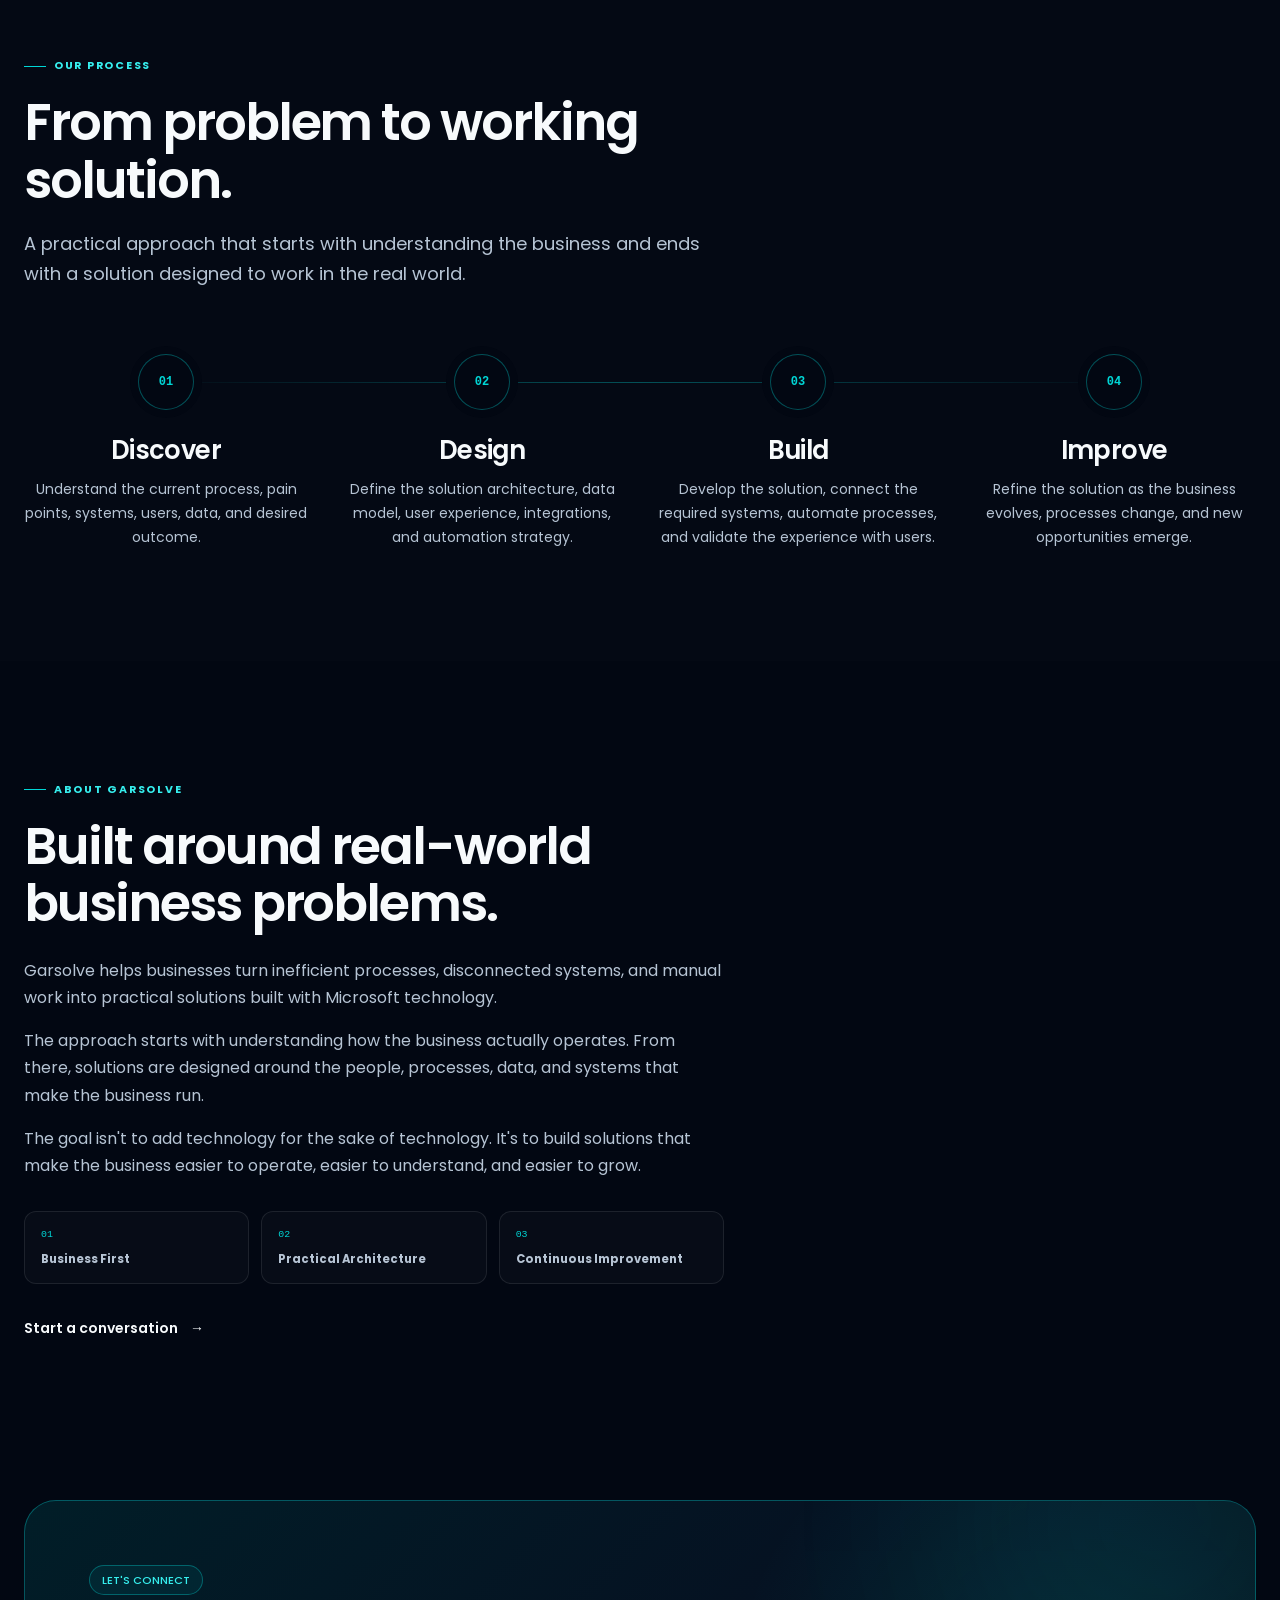
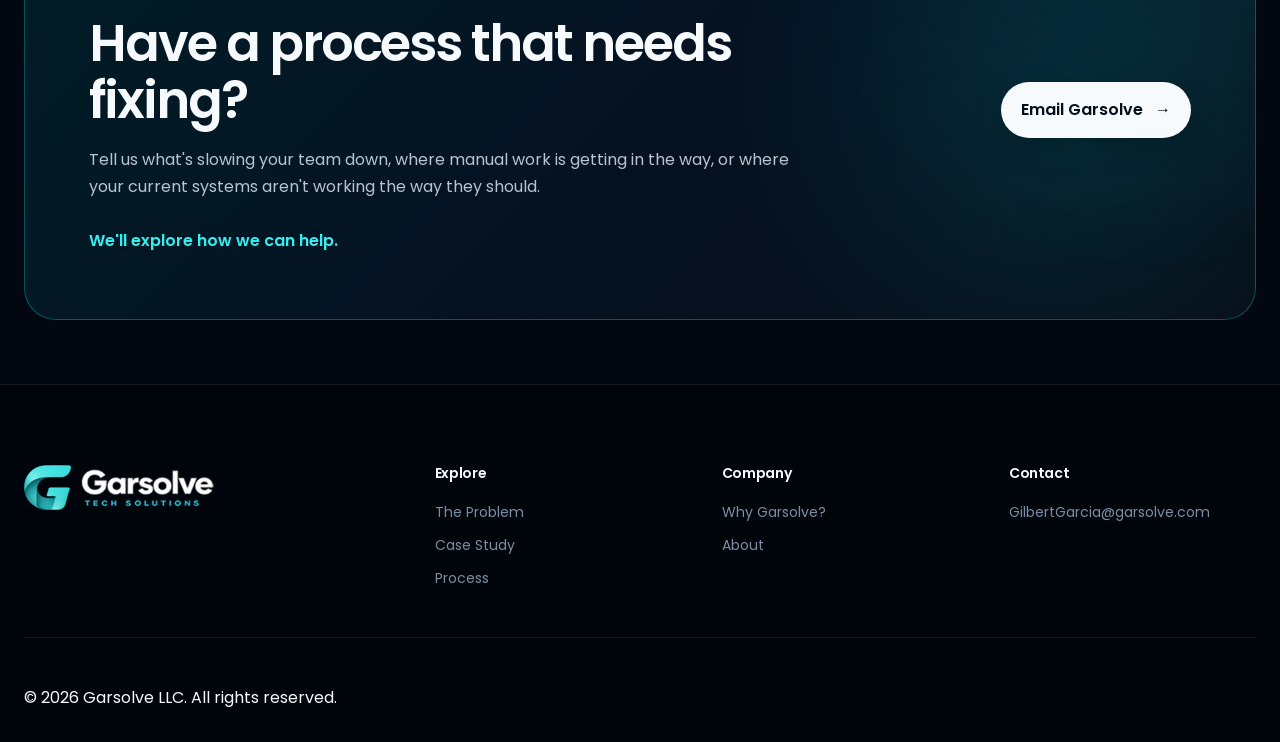
==== commit 347e58fa: "fix" ====
--- a/index.html
+++ b/index.html
@@ -197,7 +197,7 @@
             >
 
 
-                <!-- BRAND -->
+                
 
                 <a
                     href="#top"
@@ -290,7 +290,7 @@
 
 
 
-                <!-- MOBILE MENU -->
+                
 
                 <button
                     type="button"
@@ -330,7 +330,7 @@
                 <div class="hero__grid">
 
 
-                    <!-- HERO CONTENT -->
+                    
 
                     <div class="hero__content">
 
@@ -1399,7 +1399,7 @@
 
 
 
-        <!-- CONNECTOR -->
+        
 
         <div
             class="architecture-connector"
@@ -2190,7 +2190,7 @@
         >
 
 
-            <!-- DISCOVER -->
+            
 
             <article
                 class="process-step"
@@ -2308,9 +2308,7 @@
 
 
 
-<!-- =================================================
-     ABOUT GARSOLVE
-================================================== -->
+
 
 <section
     class="section founder"
@@ -2322,39 +2320,12 @@
         <div class="founder__grid">
 
 
-            <!-- BRAND VISUAL -->
-
-            <!--<div
-                class="founder__visual"
-                data-reveal="left"
-            >
-
-                <div class="founder-card">
-
-                    <div
-                        class="founder-card__glow"
-                    ></div>
-
-
-                    <img
-                        src="assets/logo/garsolve-mark.svg"
-                        alt="Garsolve"
-                        class="founder-card__logo"
-                    />
-
-
-                    <span
-                        class="founder-card__label"
-                    >
-                        TECHNOLOGY SOLUTIONS
-                    </span>
-
-                </div>-->
+
 
             </div>
 
 
-            <!-- ABOUT CONTENT -->
+     
 
             <div
                 class="founder__content"
@@ -2468,9 +2439,7 @@
 
 
 
-<!-- =================================================
-     CONTACT
-================================================== -->
+
 
 <section
     class="section contact"
@@ -2558,9 +2527,7 @@
 
 
 
-    <!-- =====================================================
-         FOOTER
-    ====================================================== -->
+
 
     <footer
         class="site-footer"
@@ -2574,7 +2541,6 @@
             >
 
 
-                <!-- BRAND -->
 
                 <div
                     class="footer-brand"
@@ -2607,7 +2573,7 @@
 
 
 
-                <!-- EXPLORE -->
+                
 
                 <div
                     class="footer-column"
@@ -2633,7 +2599,7 @@
 
 
 
-                <!-- COMPANY -->
+                
 
                 <div
                     class="footer-column"
@@ -2655,7 +2621,7 @@
 
 
 
-                <!-- CONTACT -->
+             
 
                 <div
                     class="footer-column"
@@ -2678,7 +2644,7 @@
 
 
 
-            <!-- FOOTER BOTTOM -->
+            
 
             <div
                 class="footer-bottom"
@@ -2712,9 +2678,7 @@
 
 
 
-    <!-- =====================================================
-         JAVASCRIPT
-    ====================================================== -->
+ 
 
     <script
         src="js/navigation.js"
